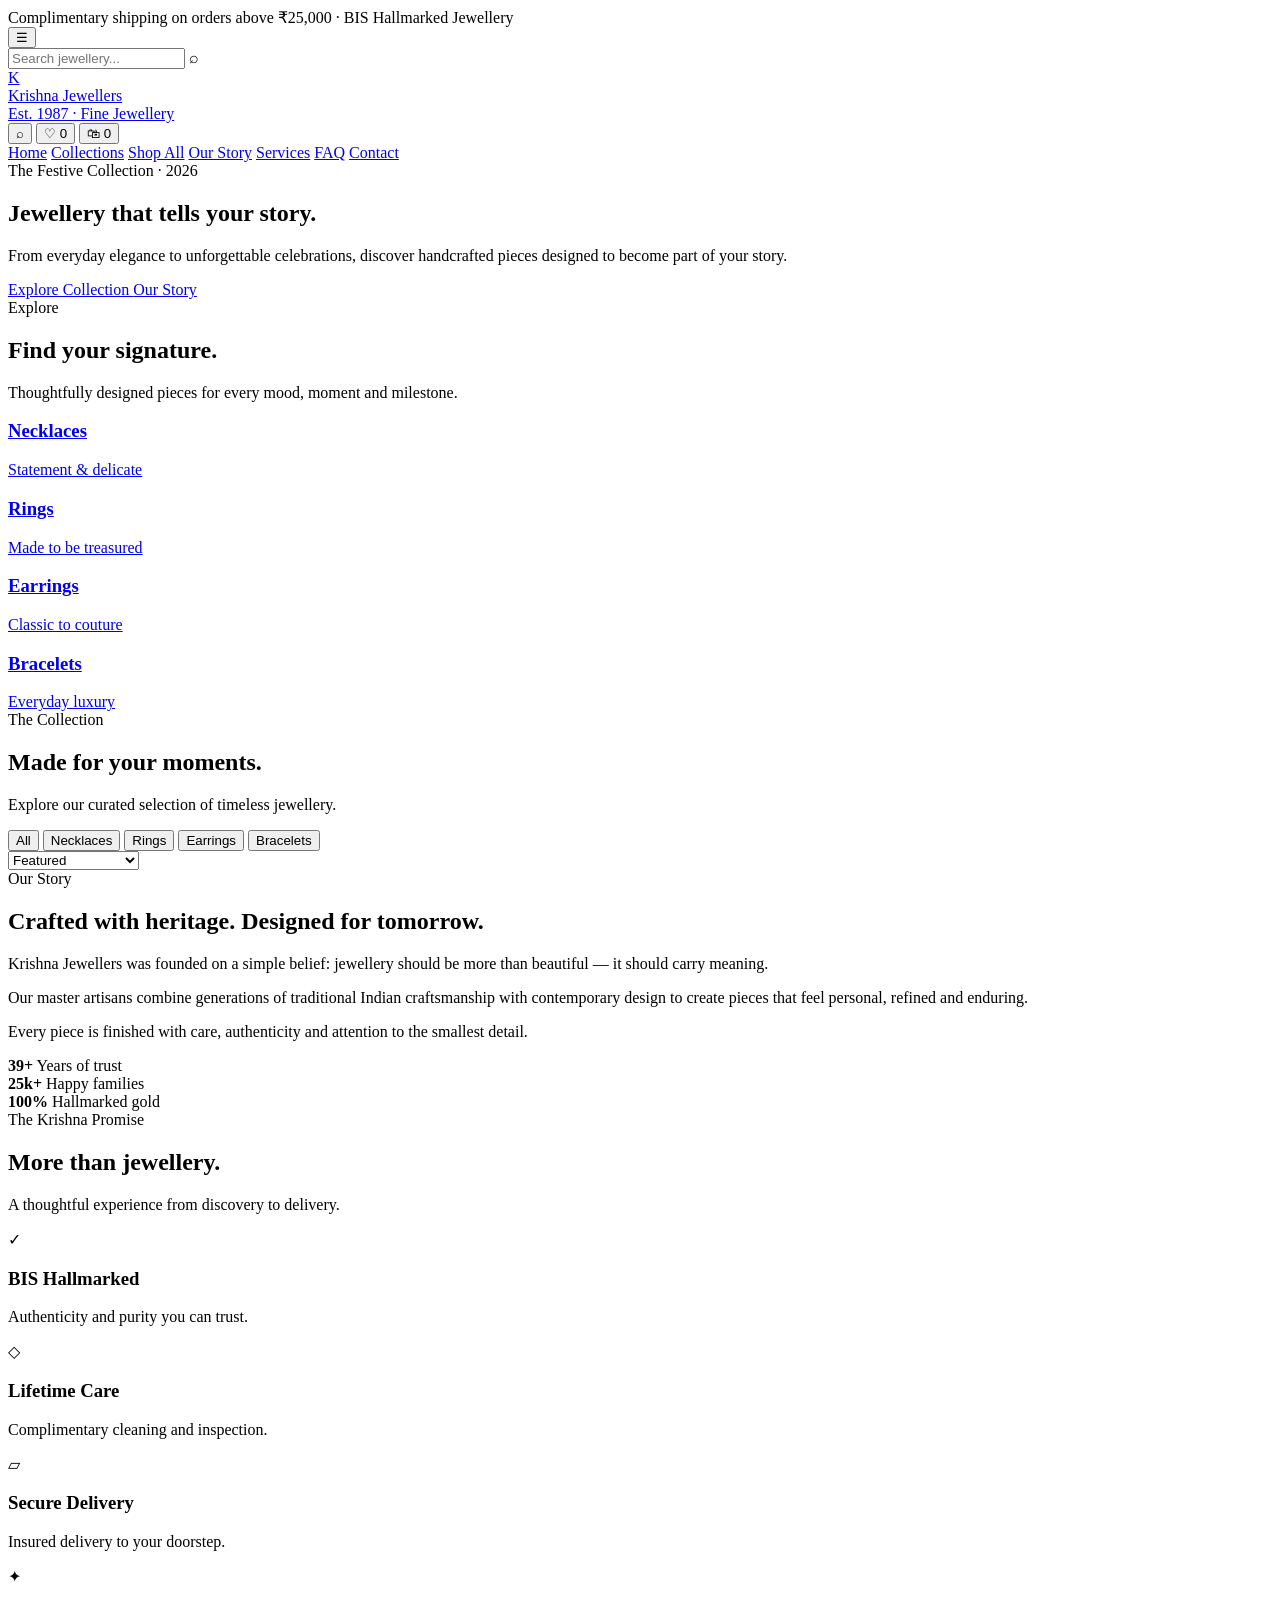
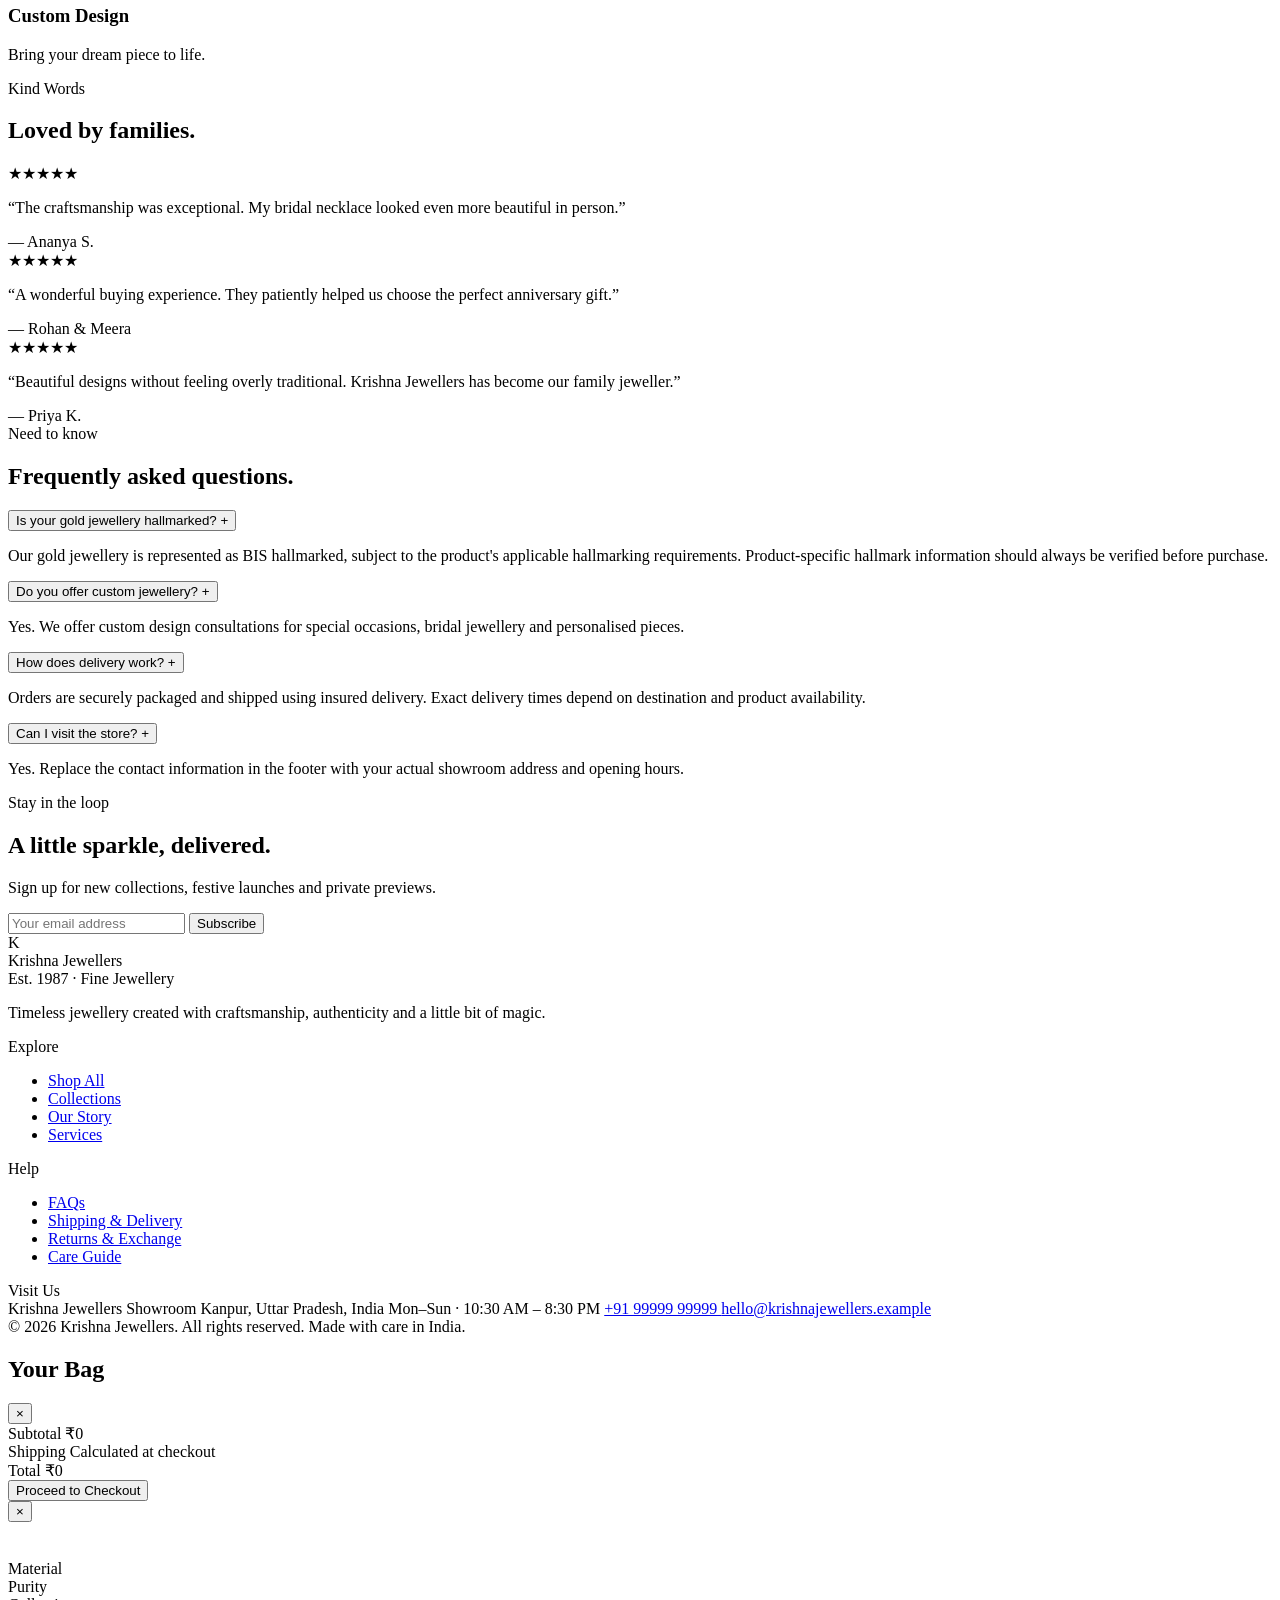
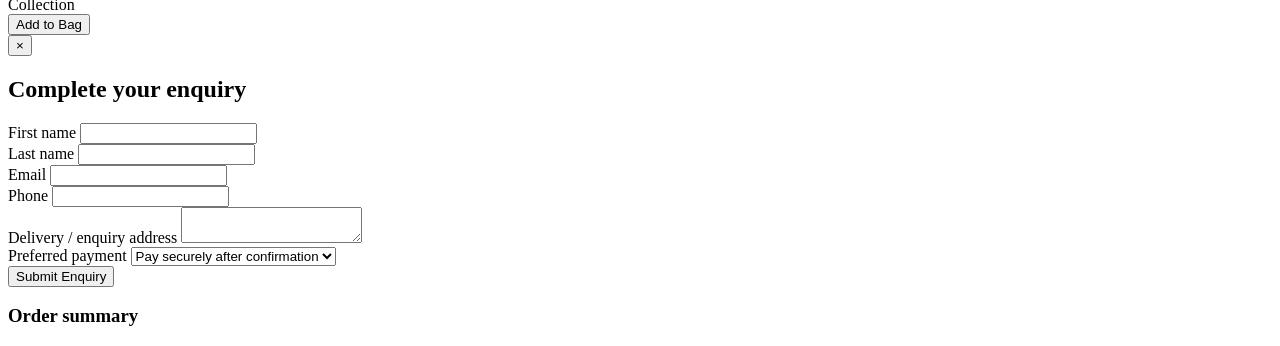
==== index.html @ 49016273 "Change greeting from 'Hello' to 'Goodbye'" ====
<!DOCTYPE html>
<html lang="en">
<head>
  <meta charset="UTF-8">
  <meta name="viewport" content="width=device-width, initial-scale=1.0">

  <title>Krishna Jewellers | Timeless Jewellery</title>

  <meta
    name="description"
    content="Krishna Jewellers — timeless gold, diamond and bridal jewellery crafted with heritage and elegance."
  >

  <meta name="theme-color" content="#b88a44">

  <link rel="preconnect" href="https://fonts.googleapis.com">
  <link rel="preconnect" href="https://fonts.gstatic.com" crossorigin>

  <link
    href="https://fonts.googleapis.com/css2?family=Cormorant+Garamond:wght@400;500;600;700&family=Inter:wght@400;500;600;700&display=swap"
    rel="stylesheet"
  >

  <link rel="stylesheet" href="style.css">
</head>

<body>

  <div class="announcement">
    Complimentary shipping on orders above ₹25,000 · BIS Hallmarked Jewellery
  </div>

  <header class="topbar">
    <div class="container topbar-inner">

      <button
        class="mobile-menu-button"
        id="mobileMenuButton"
        aria-label="Open navigation"
      >
        ☰
      </button>

      <div class="search-wrap">
        <input
          id="searchInput"
          type="search"
          placeholder="Search jewellery..."
          aria-label="Search jewellery"
        >
        <span>⌕</span>
      </div>

      <a href="#home" class="brand">
        <div class="brand-mark">K</div>
        <div class="brand-name">Krishna Jewellers</div>
        <div class="brand-subtitle">
          Est. 1987 · Fine Jewellery
        </div>
      </a>

      <div class="top-actions">

        <button
          class="icon-button"
          id="mobileSearchButton"
          aria-label="Search"
        >
          ⌕
        </button>

        <button
          class="icon-button"
          id="wishlistButton"
          aria-label="Wishlist"
        >
          ♡
          <span class="badge" id="wishlistCount">0</span>
        </button>

        <button
          class="icon-button"
          id="cartButton"
          aria-label="Shopping cart"
        >
          🛍
          <span class="badge" id="cartCount">0</span>
        </button>

      </div>

    </div>
  </header>

  <nav class="nav">
    <div class="container nav-inner" id="navInner">
      <a href="#home" class="nav-link">Home</a>
      <a href="#collections" class="nav-link">Collections</a>
      <a href="#shop" class="nav-link">Shop All</a>
      <a href="#our-story" class="nav-link">Our Story</a>
      <a href="#services" class="nav-link">Services</a>
      <a href="#faq" class="nav-link">FAQ</a>
      <a href="#contact" class="nav-link">Contact</a>
    </div>
  </nav>

  <main>

    <!-- HERO -->

    <section class="hero" id="home">

      <div class="hero-content">

        <div class="eyebrow">
          The Festive Collection · 2026
        </div>

        <h1>
          Jewellery that tells your story.
        </h1>

        <p>
          From everyday elegance to unforgettable celebrations,
          discover handcrafted pieces designed to become part of
          your story.
        </p>

        <div class="hero-buttons">
          <a href="#shop" class="button">
            Explore Collection
          </a>

          <a href="#our-story" class="button button-outline">
            Our Story
          </a>
        </div>

      </div>

    </section>

    <!-- COLLECTIONS -->

    <section class="section categories" id="collections">

      <div class="container">

        <div class="section-header">

          <div class="eyebrow">
            Explore
          </div>

          <h2 class="section-title">
            Find your signature.
          </h2>

          <p class="section-description">
            Thoughtfully designed pieces for every mood,
            moment and milestone.
          </p>

        </div>

        <div class="category-grid">

          <a
            href="#shop"
            class="category-card cat-necklaces"
            data-category-link="necklaces"
          >
            <div>
              <h3>Necklaces</h3>
              <span>Statement & delicate</span>
            </div>
          </a>

          <a
            href="#shop"
            class="category-card cat-rings"
            data-category-link="rings"
          >
            <div>
              <h3>Rings</h3>
              <span>Made to be treasured</span>
            </div>
          </a>

          <a
            href="#shop"
            class="category-card cat-earrings"
            data-category-link="earrings"
          >
            <div>
              <h3>Earrings</h3>
              <span>Classic to couture</span>
            </div>
          </a>

          <a
            href="#shop"
            class="category-card cat-bracelets"
            data-category-link="bracelets"
          >
            <div>
              <h3>Bracelets</h3>
              <span>Everyday luxury</span>
            </div>
          </a>

        </div>

      </div>

    </section>

    <!-- SHOP -->

    <section class="section products-section" id="shop">

      <div class="container">

        <div class="section-header">

          <div class="eyebrow">
            The Collection
          </div>

          <h2 class="section-title">
            Made for your moments.
          </h2>

          <p class="section-description">
            Explore our curated selection of timeless jewellery.
          </p>

        </div>

        <div class="filters">

          <div class="filter-buttons" id="filterButtons">

            <button
              class="filter-button active"
              data-filter="all"
            >
              All
            </button>

            <button
              class="filter-button"
              data-filter="necklaces"
            >
              Necklaces
            </button>

            <button
              class="filter-button"
              data-filter="rings"
            >
              Rings
            </button>

            <button
              class="filter-button"
              data-filter="earrings"
            >
              Earrings
            </button>

            <button
              class="filter-button"
              data-filter="bracelets"
            >
              Bracelets
            </button>

          </div>

          <select
            class="sort-select"
            id="sortSelect"
            aria-label="Sort products"
          >
            <option value="featured">Featured</option>
            <option value="price-low">Price: Low to High</option>
            <option value="price-high">Price: High to Low</option>
            <option value="name">Name: A-Z</option>
          </select>

        </div>

        <div
          class="product-grid"
          id="productGrid"
        ></div>

      </div>

    </section>

    <!-- STORY -->

    <section class="story" id="our-story">

      <div class="story-grid">

        <div class="story-image"></div>

        <div class="story-content">

          <div class="eyebrow">
            Our Story
          </div>

          <h2 class="section-title">
            Crafted with heritage.
            Designed for tomorrow.
          </h2>

          <p>
            Krishna Jewellers was founded on a simple belief:
            jewellery should be more than beautiful — it should
            carry meaning.
          </p>

          <p>
            Our master artisans combine generations of traditional
            Indian craftsmanship with contemporary design to create
            pieces that feel personal, refined and enduring.
          </p>

          <p>
            Every piece is finished with care, authenticity and
            attention to the smallest detail.
          </p>

          <div class="story-stats">

            <div>
              <strong>39+</strong>
              <span>Years of trust</span>
            </div>

            <div>
              <strong>25k+</strong>
              <span>Happy families</span>
            </div>

            <div>
              <strong>100%</strong>
              <span>Hallmarked gold</span>
            </div>

          </div>

        </div>

      </div>

    </section>

    <!-- SERVICES -->

    <section class="section services" id="services">

      <div class="container">

        <div class="section-header">

          <div class="eyebrow">
            The Krishna Promise
          </div>

          <h2 class="section-title">
            More than jewellery.
          </h2>

          <p class="section-description">
            A thoughtful experience from discovery to delivery.
          </p>

        </div>

        <div class="service-grid">

          <div class="service">
            <div class="service-icon">✓</div>
            <h3>BIS Hallmarked</h3>
            <p>Authenticity and purity you can trust.</p>
          </div>

          <div class="service">
            <div class="service-icon">◇</div>
            <h3>Lifetime Care</h3>
            <p>Complimentary cleaning and inspection.</p>
          </div>

          <div class="service">
            <div class="service-icon">▱</div>
            <h3>Secure Delivery</h3>
            <p>Insured delivery to your doorstep.</p>
          </div>

          <div class="service">
            <div class="service-icon">✦</div>
            <h3>Custom Design</h3>
            <p>Bring your dream piece to life.</p>
          </div>

        </div>

      </div>

    </section>

    <!-- TESTIMONIALS -->

    <section class="section testimonials">

      <div class="container">

        <div class="section-header">

          <div class="eyebrow">
            Kind Words
          </div>

          <h2 class="section-title">
            Loved by families.
          </h2>

        </div>

        <div class="testimonial-grid">

          <article class="testimonial">
            <div class="stars">★★★★★</div>

            <p>
              “The craftsmanship was exceptional.
              My bridal necklace looked even more beautiful
              in person.”
            </p>

            <span>— Ananya S.</span>
          </article>

          <article class="testimonial">
            <div class="stars">★★★★★</div>

            <p>
              “A wonderful buying experience.
              They patiently helped us choose the perfect
              anniversary gift.”
            </p>

            <span>— Rohan & Meera</span>
          </article>

          <article class="testimonial">
            <div class="stars">★★★★★</div>

            <p>
              “Beautiful designs without feeling overly traditional.
              Krishna Jewellers has become our family jeweller.”
            </p>

            <span>— Priya K.</span>
          </article>

        </div>

      </div>

    </section>

    <!-- FAQ -->

    <section class="section" id="faq">

      <div class="container">

        <div class="section-header">

          <div class="eyebrow">
            Need to know
          </div>

          <h2 class="section-title">
            Frequently asked questions.
          </h2>

        </div>

        <div class="faq">

          <div class="faq-item">

            <button class="faq-question">
              Is your gold jewellery hallmarked?
              <span>+</span>
            </button>

            <div class="faq-answer">
              <p>
                Our gold jewellery is represented as BIS hallmarked,
                subject to the product's applicable hallmarking
                requirements. Product-specific hallmark information
                should always be verified before purchase.
              </p>
            </div>

          </div>

          <div class="faq-item">

            <button class="faq-question">
              Do you offer custom jewellery?
              <span>+</span>
            </button>

            <div class="faq-answer">
              <p>
                Yes. We offer custom design consultations for
                special occasions, bridal jewellery and personalised
                pieces.
              </p>
            </div>

          </div>

          <div class="faq-item">

            <button class="faq-question">
              How does delivery work?
              <span>+</span>
            </button>

            <div class="faq-answer">
              <p>
                Orders are securely packaged and shipped using
                insured delivery. Exact delivery times depend on
                destination and product availability.
              </p>
            </div>

          </div>

          <div class="faq-item">

            <button class="faq-question">
              Can I visit the store?
              <span>+</span>
            </button>

            <div class="faq-answer">
              <p>
                Yes. Replace the contact information in the footer
                with your actual showroom address and opening hours.
              </p>
            </div>

          </div>

        </div>

      </div>

    </section>

    <!-- NEWSLETTER -->

    <section class="section newsletter">

      <div class="container newsletter-inner">

        <div class="eyebrow">
          Stay in the loop
        </div>

        <h2 class="section-title">
          A little sparkle, delivered.
        </h2>

        <p>
          Sign up for new collections, festive launches and
          private previews.
        </p>

        <form
          class="newsletter-form"
          id="newsletterForm"
        >

          <input
            type="email"
            id="newsletterEmail"
            placeholder="Your email address"
            required
          >

          <button
            class="button"
            type="submit"
          >
            Subscribe
          </button>

        </form>

      </div>

    </section>

  </main>

  <!-- FOOTER -->

  <footer id="contact">

    <div class="container">

      <div class="footer-grid">

        <div>

          <div class="footer-brand">
            <div class="brand-mark">K</div>
            <div class="brand-name">
              Krishna Jewellers
            </div>
            <div class="brand-subtitle">
              Est. 1987 · Fine Jewellery
            </div>
          </div>

          <p class="footer-description">
            Timeless jewellery created with craftsmanship,
            authenticity and a little bit of magic.
          </p>

        </div>

        <div>

          <div class="footer-heading">
            Explore
          </div>

          <ul class="footer-links">
            <li><a href="#shop">Shop All</a></li>
            <li><a href="#collections">Collections</a></li>
            <li><a href="#our-story">Our Story</a></li>
            <li><a href="#services">Services</a></li>
          </ul>

        </div>

        <div>

          <div class="footer-heading">
            Help
          </div>

          <ul class="footer-links">
            <li><a href="#faq">FAQs</a></li>
            <li><a href="#">Shipping & Delivery</a></li>
            <li><a href="#">Returns & Exchange</a></li>
            <li><a href="#">Care Guide</a></li>
          </ul>

        </div>

        <div>

          <div class="footer-heading">
            Visit Us
          </div>

          <div class="footer-contact">

            <span>Krishna Jewellers Showroom</span>

            <span>
              Kanpur, Uttar Pradesh, India
            </span>

            <span>
              Mon–Sun · 10:30 AM – 8:30 PM
            </span>

            <a href="tel:+919999999999">
              +91 99999 99999
            </a>

            <a href="mailto:hello@krishnajewellers.example">
              hello@krishnajewellers.example
            </a>

          </div>

        </div>

      </div>

      <div class="footer-bottom">
        <span>
          © 2026 Krishna Jewellers. All rights reserved.
        </span>

        <span>
          Made with care in India.
        </span>
      </div>

    </div>

  </footer>

  <!-- CART -->

  <div
    class="drawer-overlay"
    id="drawerOverlay"
  ></div>

  <aside
    class="cart-drawer"
    id="cartDrawer"
    aria-label="Shopping cart"
  >

    <div class="drawer-header">

      <h2 class="drawer-title">
        Your Bag
      </h2>

      <button
        class="drawer-close"
        id="cartClose"
        aria-label="Close cart"
      >
        ×
      </button>

    </div>

    <div
      class="cart-items"
      id="cartItems"
    ></div>

    <div class="drawer-footer">

      <div class="cart-summary-row">
        <span>Subtotal</span>
        <span id="cartSubtotal">₹0</span>
      </div>

      <div class="cart-summary-row">
        <span>Shipping</span>
        <span>Calculated at checkout</span>
      </div>

      <div class="cart-summary-row total">
        <span>Total</span>
        <span id="cartTotal">₹0</span>
      </div>

      <button
        class="button full-button"
        id="checkoutButton"
      >
        Proceed to Checkout
      </button>

    </div>

  </aside>

  <!-- MODALS -->

  <div
    class="modal-overlay"
    id="modalOverlay"
  ></div>

  <!-- PRODUCT MODAL -->

  <section
    class="modal"
    id="productModal"
    role="dialog"
    aria-modal="true"
  >

    <button
      class="modal-close"
      id="productModalClose"
      aria-label="Close"
    >
      ×
    </button>

    <div class="product-modal-grid">

      <div class="product-modal-image">
        <img
          id="modalProductImage"
          src=""
          alt=""
        >
      </div>

      <div class="product-modal-content">

        <div
          class="eyebrow"
          id="modalProductCategory"
        ></div>

        <h2 id="modalProductName"></h2>

        <div
          class="modal-price"
          id="modalProductPrice"
        ></div>

        <p
          class="modal-description"
          id="modalProductDescription"
        ></p>

        <div class="modal-meta">

          <div>
            <span>Material</span>
            <strong id="modalProductMaterial"></strong>
          </div>

          <div>
            <span>Purity</span>
            <strong id="modalProductPurity"></strong>
          </div>

          <div>
            <span>Collection</span>
            <strong id="modalProductCollection"></strong>
          </div>

        </div>

        <button
          class="button"
          id="modalAddButton"
        >
          Add to Bag
        </button>

      </div>

    </div>

  </section>

  <!-- CHECKOUT -->

  <section
    class="modal"
    id="checkoutModal"
    role="dialog"
    aria-modal="true"
  >

    <button
      class="modal-close"
      id="checkoutClose"
      aria-label="Close"
    >
      ×
    </button>

    <div
      class="checkout"
      id="checkoutContent"
    >

      <h2>
        Complete your enquiry
      </h2>

      <div class="checkout-grid">

        <form id="checkoutForm">

          <div class="form-grid">

            <div class="form-field">
              <label for="firstName">
                First name
              </label>

              <input
                id="firstName"
                required
              >
            </div>

            <div class="form-field">

              <label for="lastName">
                Last name
              </label>

              <input
                id="lastName"
                required
              >

            </div>

            <div class="form-field full">

              <label for="checkoutEmail">
                Email
              </label>

              <input
                id="checkoutEmail"
                type="email"
                required
              >

            </div>

            <div class="form-field full">

              <label for="phone">
                Phone
              </label>

              <input
                id="phone"
                type="tel"
                required
              >

            </div>

            <div class="form-field full">

              <label for="address">
                Delivery / enquiry address
              </label>

              <textarea
                id="address"
                required
              ></textarea>

            </div>

            <div class="form-field full">

              <label for="payment">
                Preferred payment
              </label>

              <select id="payment">

                <option>
                  Pay securely after confirmation
                </option>

                <option>
                  UPI
                </option>

                <option>
                  Bank transfer
                </option>

                <option>
                  Visit showroom
                </option>

              </select>

            </div>

          </div>

          <button
            class="button full-button"
            type="submit"
          >
            Submit Enquiry
          </button>

        </form>

        <div class="checkout-summary">

          <h3>
            Order summary
          </h3>

          <div id="checkoutSummary"></div>

        </div>

      </div>

    </div>

  </section>

  <div
    class="toast"
    id="toast"
  ></div>

  <script
    src="script.js"
    defer
  ></script>

</body>
</html>
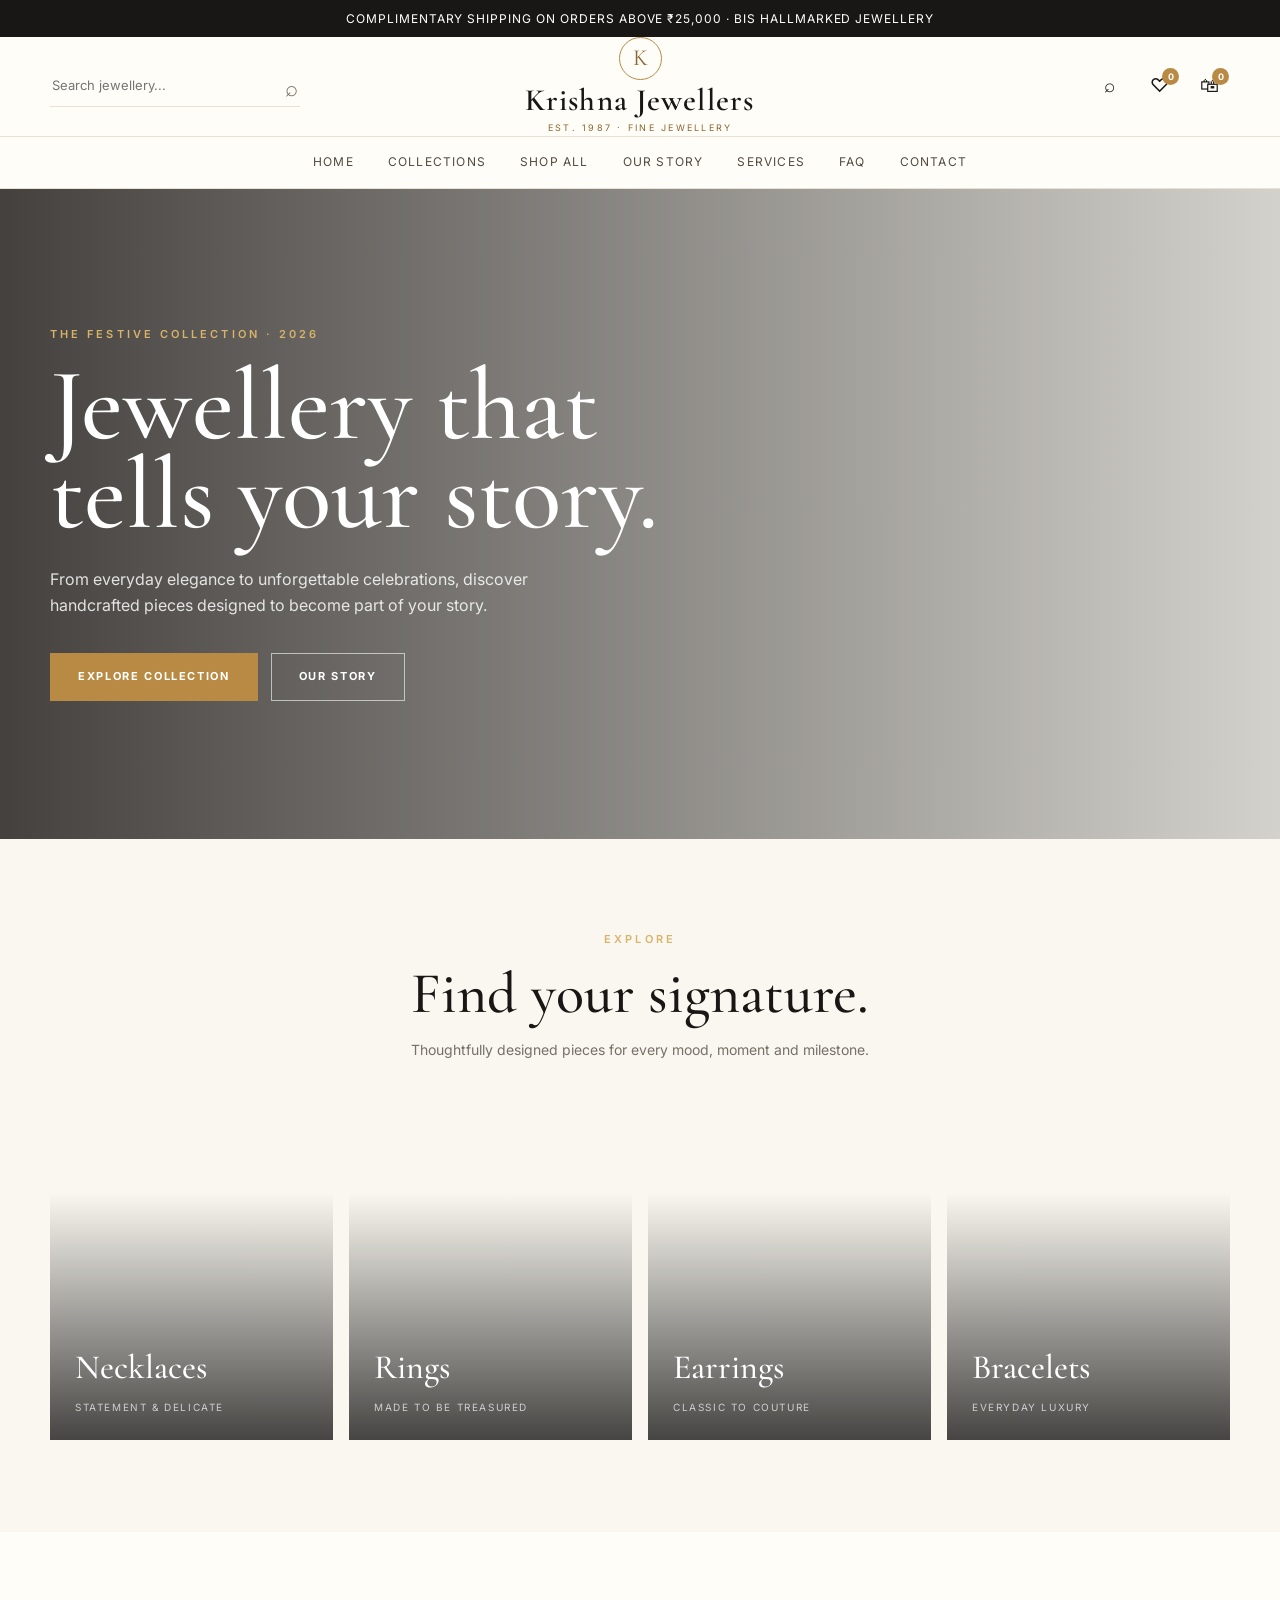
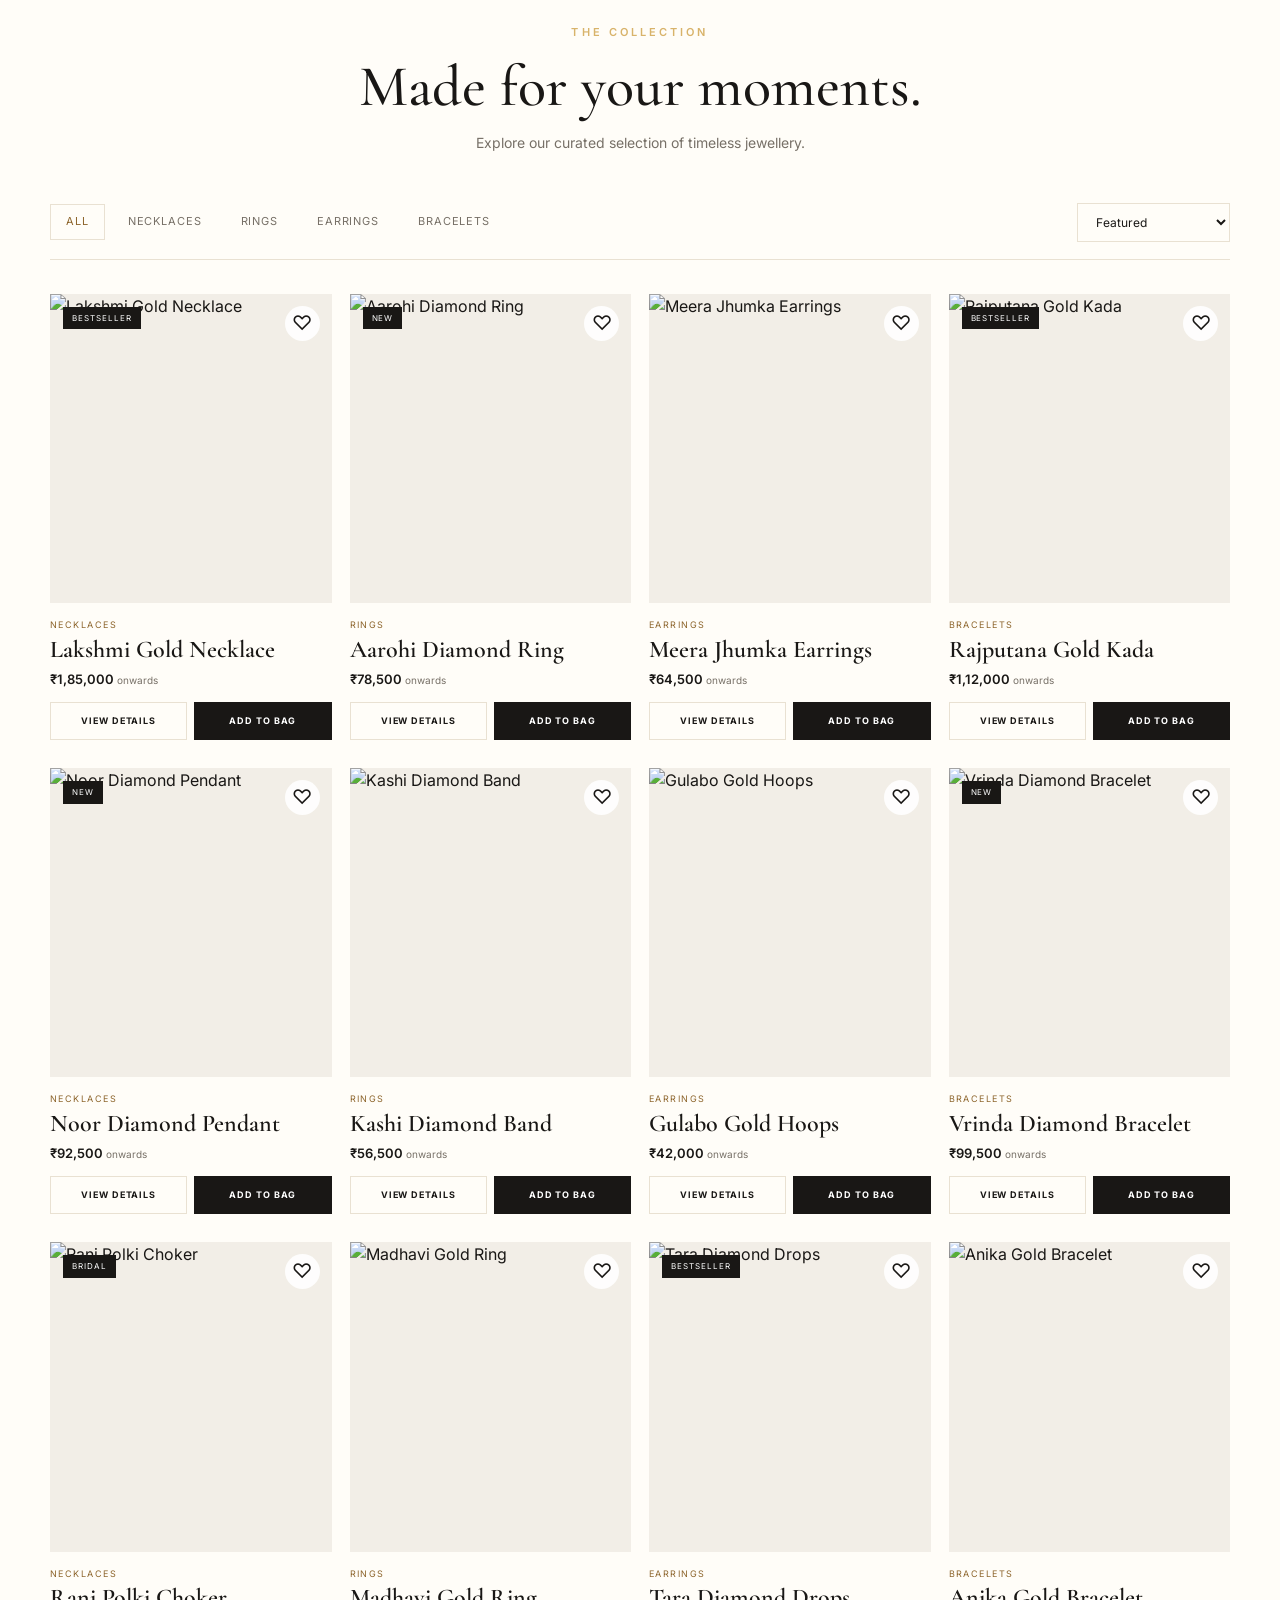
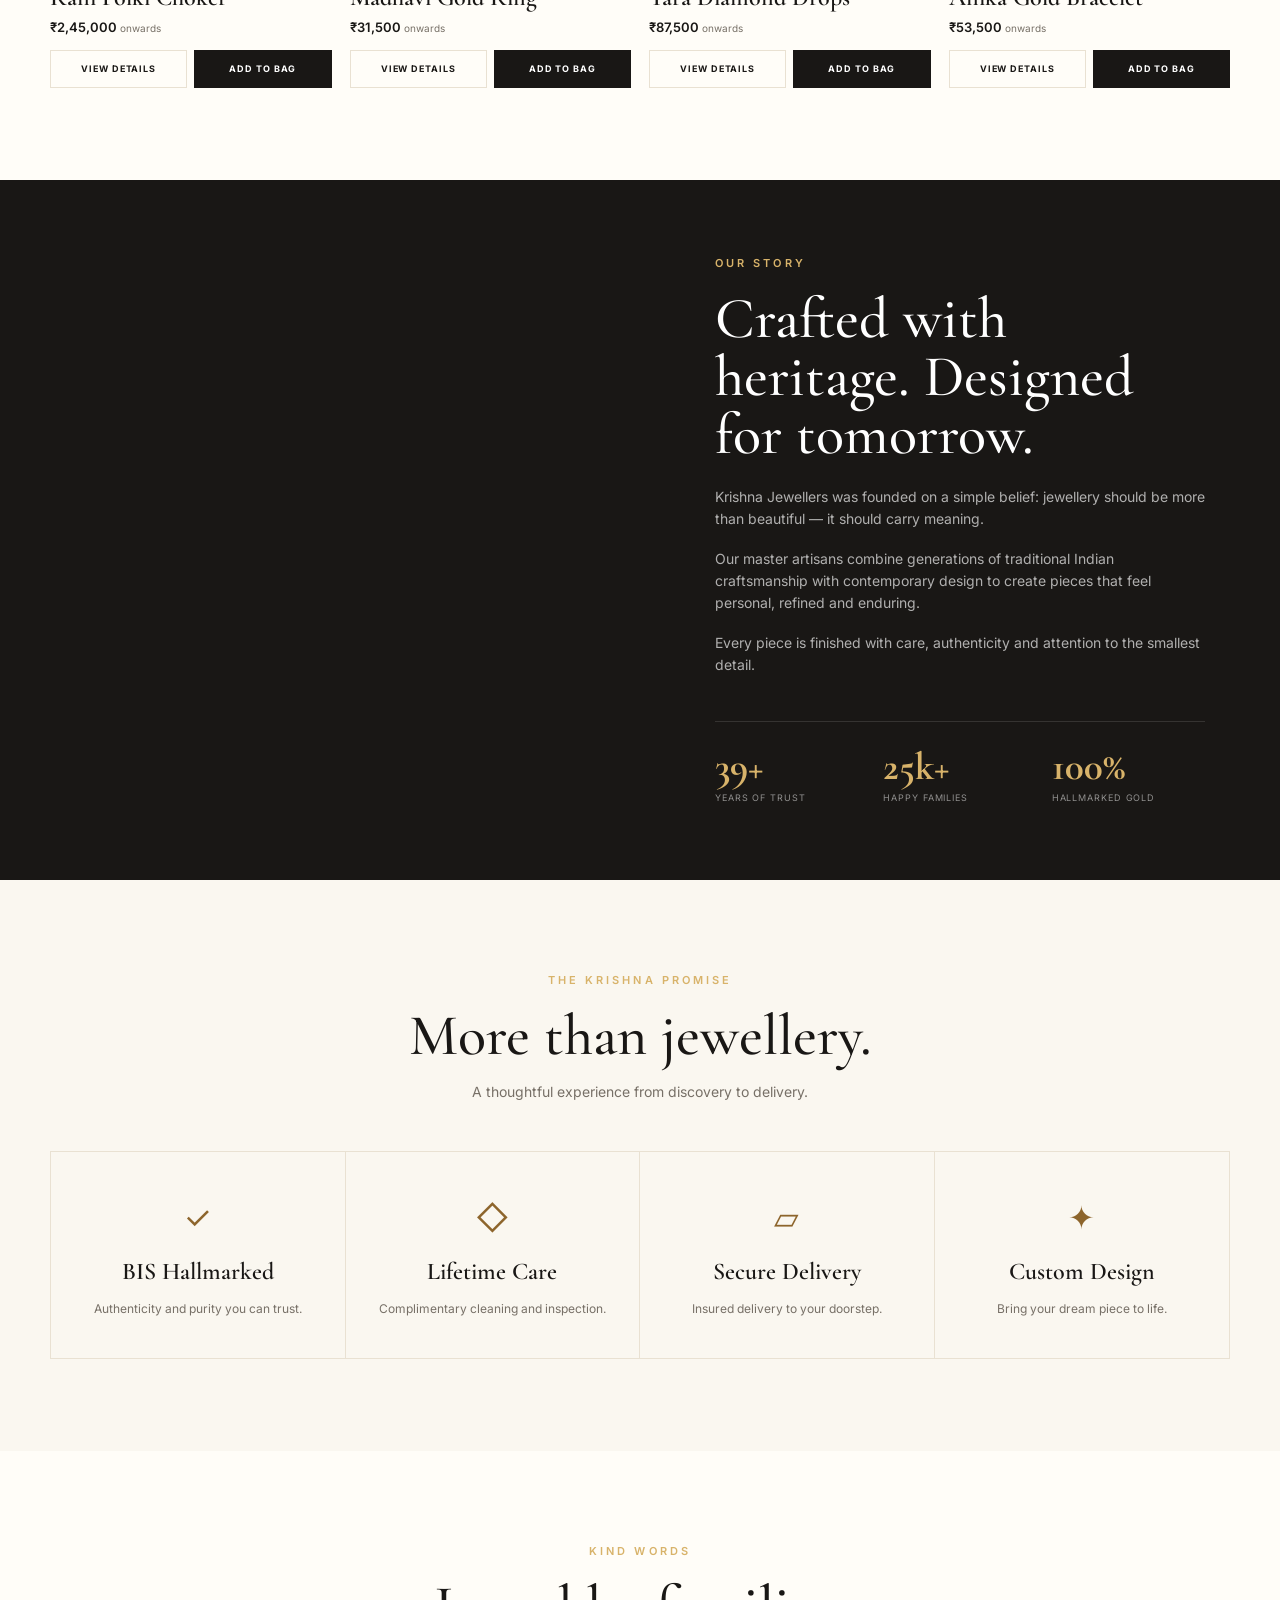
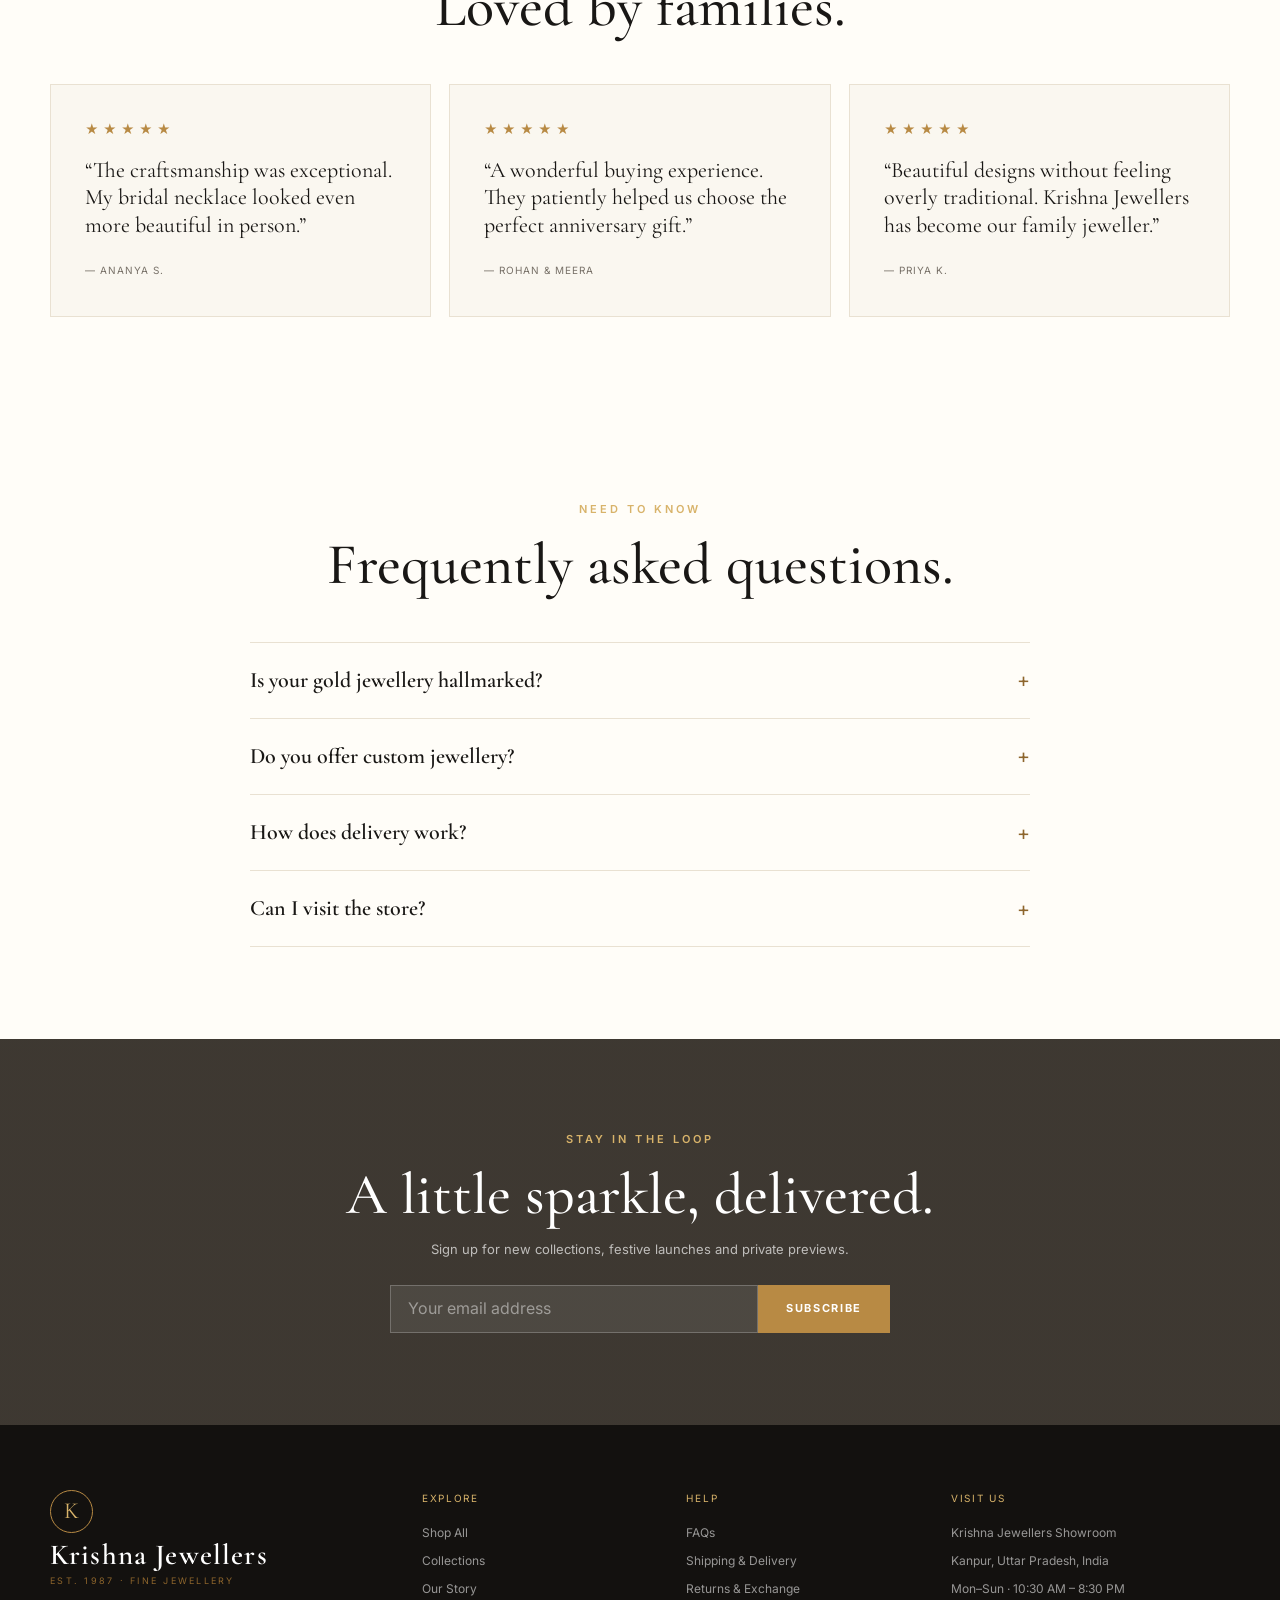
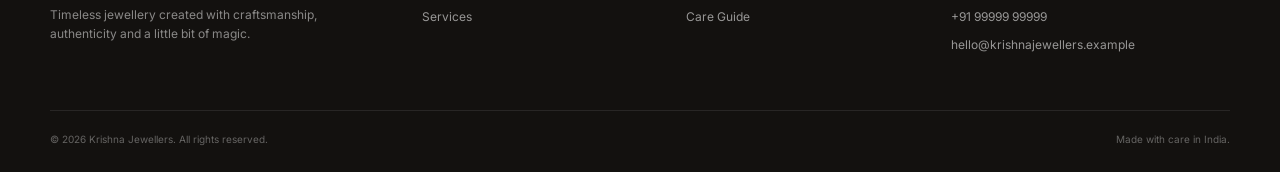
==== commit ce28ad99: "Replace local script with Supabase CDN and update scripts" ====
--- a/index.html
+++ b/index.html
@@ -1023,10 +1023,9 @@
     id="toast"
   ></div>
 
-  <script
-    src="script.js"
-    defer
-  ></script>
+<script src="https://cdn.jsdelivr.net/npm/@supabase/supabase-js@2"></script>
+<script src="supabase-config.js"></script>
+<script src="script.js"></script>
 
 </body>
 </html>
--- a/style.css
+++ b/style.css
@@ -0,0 +1,1985 @@
+:root {
+  --gold: #b88a44;
+  --gold-dark: #8d652c;
+  --gold-light: #d8b36a;
+
+  --cream: #faf7f0;
+  --ivory: #fffdf8;
+
+  --dark: #191715;
+  --dark-soft: #2a2621;
+
+  --muted: #777067;
+  --border: #e9e1d2;
+
+  --white: #ffffff;
+
+  --shadow: 0 20px 60px rgba(36, 28, 17, 0.1);
+
+  --transition: 220ms ease;
+}
+
+* {
+  box-sizing: border-box;
+  margin: 0;
+  padding: 0;
+}
+
+html {
+  scroll-behavior: smooth;
+}
+
+body {
+  background: var(--ivory);
+  color: var(--dark);
+  font-family: "Inter", sans-serif;
+  line-height: 1.6;
+}
+
+body.modal-open {
+  overflow: hidden;
+}
+
+button,
+input,
+select,
+textarea {
+  font: inherit;
+}
+
+button {
+  cursor: pointer;
+}
+
+img {
+  display: block;
+  max-width: 100%;
+}
+
+a {
+  color: inherit;
+  text-decoration: none;
+}
+
+.container {
+  width: min(1180px, calc(100% - 40px));
+  margin-inline: auto;
+}
+
+/* Announcement */
+
+.announcement {
+  background: var(--dark);
+  color: #fff;
+  text-align: center;
+  padding: 9px 20px;
+
+  font-size: 12px;
+  letter-spacing: 0.08em;
+  text-transform: uppercase;
+}
+
+/* Header */
+
+.topbar {
+  border-bottom: 1px solid var(--border);
+  background: var(--ivory);
+}
+
+.topbar-inner {
+  min-height: 88px;
+
+  display: grid;
+  grid-template-columns: 1fr auto 1fr;
+
+  align-items: center;
+  gap: 30px;
+}
+
+.brand {
+  text-align: center;
+}
+
+.brand-mark {
+  width: 43px;
+  height: 43px;
+
+  border: 1px solid var(--gold);
+  border-radius: 50%;
+
+  display: grid;
+  place-items: center;
+
+  margin: 0 auto 5px;
+
+  color: var(--gold-dark);
+
+  font-family: "Cormorant Garamond", serif;
+  font-size: 23px;
+}
+
+.brand-name {
+  font-family: "Cormorant Garamond", serif;
+  font-size: 31px;
+  line-height: 1;
+  font-weight: 600;
+
+  letter-spacing: 0.04em;
+}
+
+.brand-subtitle {
+  margin-top: 5px;
+
+  font-size: 9px;
+  letter-spacing: 0.25em;
+
+  text-transform: uppercase;
+
+  color: var(--gold-dark);
+}
+
+/* Search */
+
+.search-wrap {
+  position: relative;
+  max-width: 250px;
+}
+
+.search-wrap input {
+  width: 100%;
+
+  border: 0;
+  border-bottom: 1px solid var(--border);
+
+  background: transparent;
+
+  padding: 10px 35px 10px 2px;
+
+  outline: none;
+
+  color: var(--dark);
+  font-size: 13px;
+}
+
+.search-wrap span {
+  position: absolute;
+
+  right: 2px;
+  top: 6px;
+
+  color: var(--muted);
+  font-size: 22px;
+}
+
+/* Header actions */
+
+.top-actions {
+  display: flex;
+  justify-content: flex-end;
+  align-items: center;
+  gap: 8px;
+}
+
+.icon-button {
+  position: relative;
+
+  width: 42px;
+  height: 42px;
+
+  display: grid;
+  place-items: center;
+
+  border: 0;
+  background: transparent;
+
+  color: var(--dark);
+
+  font-size: 19px;
+
+  transition: color var(--transition);
+}
+
+.icon-button:hover {
+  color: var(--gold-dark);
+}
+
+.badge {
+  position: absolute;
+
+  top: 3px;
+  right: 1px;
+
+  min-width: 17px;
+  height: 17px;
+
+  padding: 0 4px;
+
+  display: grid;
+  place-items: center;
+
+  border-radius: 20px;
+
+  background: var(--gold);
+  color: #fff;
+
+  font-size: 9px;
+  font-weight: 700;
+}
+
+/* Navigation */
+
+.nav {
+  border-bottom: 1px solid var(--border);
+  background: var(--ivory);
+}
+
+.nav-inner {
+  display: flex;
+  justify-content: center;
+  gap: 34px;
+
+  min-height: 51px;
+
+  align-items: center;
+}
+
+.nav-link {
+  position: relative;
+
+  font-size: 12px;
+
+  letter-spacing: 0.1em;
+  text-transform: uppercase;
+
+  color: #514b43;
+}
+
+.nav-link::after {
+  content: "";
+
+  position: absolute;
+
+  left: 0;
+  right: 100%;
+  bottom: -8px;
+
+  height: 1px;
+
+  background: var(--gold);
+
+  transition: right var(--transition);
+}
+
+.nav-link:hover::after {
+  right: 0;
+}
+
+.mobile-menu-button {
+  display: none;
+
+  border: 0;
+  background: transparent;
+
+  font-size: 22px;
+}
+
+/* Hero */
+
+.hero {
+  min-height: 650px;
+
+  display: grid;
+  place-items: center;
+
+  position: relative;
+  overflow: hidden;
+
+  background:
+    linear-gradient(
+      90deg,
+      rgba(15, 12, 9, 0.78),
+      rgba(15, 12, 9, 0.18)
+    ),
+    url("https://images.unsplash.com/photo-1617038260897-41a1f14a8ca0?auto=format&fit=crop&w=2000&q=85")
+    center / cover;
+}
+
+.hero-content {
+  width: min(1180px, calc(100% - 40px));
+
+  color: #fff;
+
+  padding: 100px 0;
+}
+
+.eyebrow {
+  font-size: 11px;
+
+  letter-spacing: 0.28em;
+  text-transform: uppercase;
+
+  color: var(--gold-light);
+
+  font-weight: 600;
+
+  margin-bottom: 17px;
+}
+
+.hero h1 {
+  max-width: 700px;
+
+  font-family: "Cormorant Garamond", serif;
+
+  font-size: clamp(58px, 8vw, 102px);
+
+  line-height: 0.88;
+
+  font-weight: 500;
+}
+
+.hero p {
+  max-width: 510px;
+
+  margin: 27px 0 35px;
+
+  color: rgba(255, 255, 255, 0.84);
+
+  font-size: 16px;
+}
+
+/* Buttons */
+
+.button {
+  display: inline-flex;
+
+  justify-content: center;
+  align-items: center;
+
+  min-height: 48px;
+
+  padding: 0 27px;
+
+  border: 1px solid var(--gold);
+
+  background: var(--gold);
+
+  color: #fff;
+
+  font-size: 11px;
+
+  font-weight: 700;
+
+  letter-spacing: 0.15em;
+
+  text-transform: uppercase;
+
+  transition: all var(--transition);
+}
+
+.button:hover {
+  background: var(--gold-dark);
+  border-color: var(--gold-dark);
+
+  transform: translateY(-1px);
+}
+
+.button-outline {
+  background: transparent;
+  color: var(--gold-dark);
+}
+
+.hero .button-outline {
+  color: #fff;
+  border-color: rgba(255, 255, 255, 0.6);
+
+  margin-left: 9px;
+}
+
+.hero .button-outline:hover {
+  background: #fff;
+  color: var(--dark);
+
+  border-color: #fff;
+}
+
+/* Sections */
+
+.section {
+  padding: 92px 0;
+}
+
+.section-header {
+  text-align: center;
+  margin-bottom: 48px;
+}
+
+.section-title {
+  font-family: "Cormorant Garamond", serif;
+
+  font-size: clamp(40px, 5vw, 58px);
+
+  font-weight: 500;
+
+  line-height: 1;
+}
+
+.section-description {
+  max-width: 590px;
+
+  margin: 16px auto 0;
+
+  color: var(--muted);
+
+  font-size: 14px;
+}
+
+/* Categories */
+
+.categories {
+  background: var(--cream);
+}
+
+.category-grid {
+  display: grid;
+
+  grid-template-columns: repeat(4, 1fr);
+
+  gap: 16px;
+}
+
+.category-card {
+  min-height: 330px;
+
+  position: relative;
+
+  overflow: hidden;
+
+  color: #fff;
+
+  display: flex;
+
+  align-items: flex-end;
+
+  padding: 25px;
+
+  background-size: cover;
+  background-position: center;
+}
+
+.category-card::before {
+  content: "";
+
+  position: absolute;
+
+  inset: 0;
+
+  background:
+    linear-gradient(
+      transparent 25%,
+      rgba(0, 0, 0, 0.72)
+    );
+}
+
+.category-card > div {
+  position: relative;
+  z-index: 1;
+}
+
+.category-card h3 {
+  font-family: "Cormorant Garamond", serif;
+
+  font-size: 34px;
+
+  font-weight: 500;
+}
+
+.category-card span {
+  display: block;
+
+  margin-top: 3px;
+
+  font-size: 10px;
+
+  letter-spacing: 0.16em;
+
+  text-transform: uppercase;
+
+  color: rgba(255, 255, 255, 0.7);
+}
+
+.cat-necklaces {
+  background-image:
+    url("https://images.unsplash.com/photo-1599643478518-a784e5dc4c8f?auto=format&fit=crop&w=900&q=80");
+}
+
+.cat-rings {
+  background-image:
+    url("https://images.unsplash.com/photo-1605100804763-247f67b3557e?auto=format&fit=crop&w=900&q=80");
+}
+
+.cat-earrings {
+  background-image:
+    url("https://images.unsplash.com/photo-1535632066927-ab7c9ab60908?auto=format&fit=crop&w=900&q=80");
+}
+
+.cat-bracelets {
+  background-image:
+    url("https://images.unsplash.com/photo-1611652022419-a9419f74343d?auto=format&fit=crop&w=900&q=80");
+}
+
+/* Filters */
+
+.products-section {
+  background: var(--ivory);
+}
+
+.filters {
+  display: flex;
+
+  justify-content: space-between;
+
+  align-items: center;
+
+  gap: 20px;
+
+  margin-bottom: 34px;
+
+  border-bottom: 1px solid var(--border);
+
+  padding-bottom: 17px;
+}
+
+.filter-buttons {
+  display: flex;
+
+  flex-wrap: wrap;
+
+  gap: 7px;
+}
+
+.filter-button {
+  padding: 8px 15px;
+
+  border: 1px solid transparent;
+
+  background: transparent;
+
+  color: var(--muted);
+
+  font-size: 11px;
+
+  letter-spacing: 0.08em;
+
+  text-transform: uppercase;
+}
+
+.filter-button.active,
+.filter-button:hover {
+  color: var(--gold-dark);
+
+  border-color: var(--border);
+}
+
+.sort-select {
+  border: 1px solid var(--border);
+
+  background: var(--ivory);
+
+  color: var(--dark);
+
+  padding: 10px 14px;
+
+  font-size: 12px;
+
+  outline: none;
+}
+
+/* Products */
+
+.product-grid {
+  display: grid;
+
+  grid-template-columns: repeat(4, 1fr);
+
+  gap: 28px 18px;
+}
+
+.product-card {
+  position: relative;
+
+  min-width: 0;
+}
+
+.product-image {
+  position: relative;
+
+  aspect-ratio: 1 / 1.1;
+
+  overflow: hidden;
+
+  background: #f2eee7;
+}
+
+.product-image img {
+  width: 100%;
+  height: 100%;
+
+  object-fit: cover;
+
+  transition: transform 500ms ease;
+}
+
+.product-card:hover .product-image img {
+  transform: scale(1.045);
+}
+
+.product-wishlist {
+  position: absolute;
+
+  top: 12px;
+  right: 12px;
+
+  width: 35px;
+  height: 35px;
+
+  display: grid;
+  place-items: center;
+
+  border: 0;
+
+  border-radius: 50%;
+
+  background: rgba(255, 255, 255, 0.9);
+
+  color: var(--dark);
+
+  font-size: 20px;
+}
+
+.product-wishlist.active {
+  color: #b84a4a;
+}
+
+.product-badge {
+  position: absolute;
+
+  top: 13px;
+  left: 13px;
+
+  background: var(--dark);
+
+  color: #fff;
+
+  padding: 5px 9px;
+
+  font-size: 8px;
+
+  letter-spacing: 0.12em;
+
+  text-transform: uppercase;
+}
+
+.product-info {
+  padding-top: 15px;
+}
+
+.product-category {
+  color: var(--gold-dark);
+
+  font-size: 9px;
+
+  letter-spacing: 0.16em;
+
+  text-transform: uppercase;
+}
+
+.product-name {
+  margin-top: 4px;
+
+  font-family: "Cormorant Garamond", serif;
+
+  font-size: 24px;
+
+  font-weight: 600;
+
+  line-height: 1.1;
+}
+
+.product-price {
+  margin-top: 6px;
+
+  font-size: 13px;
+
+  font-weight: 600;
+}
+
+.product-price small {
+  color: var(--muted);
+
+  font-weight: 400;
+
+  font-size: 10px;
+}
+
+.product-actions {
+  display: flex;
+
+  gap: 7px;
+
+  margin-top: 12px;
+}
+
+.small-button {
+  flex: 1;
+
+  min-height: 38px;
+
+  border: 1px solid var(--border);
+
+  background: transparent;
+
+  color: var(--dark);
+
+  font-size: 9px;
+
+  letter-spacing: 0.1em;
+
+  text-transform: uppercase;
+
+  font-weight: 700;
+}
+
+.small-button:hover {
+  border-color: var(--gold);
+
+  color: var(--gold-dark);
+}
+
+.small-button.primary {
+  background: var(--dark);
+
+  border-color: var(--dark);
+
+  color: #fff;
+}
+
+.small-button.primary:hover {
+  background: var(--gold-dark);
+
+  border-color: var(--gold-dark);
+}
+
+.no-results {
+  grid-column: 1 / -1;
+
+  padding: 70px 20px;
+
+  text-align: center;
+
+  color: var(--muted);
+}
+
+/* Story */
+
+.story {
+  background: var(--dark);
+
+  color: #fff;
+}
+
+.story-grid {
+  display: grid;
+
+  grid-template-columns: 1fr 1fr;
+
+  min-height: 580px;
+}
+
+.story-image {
+  background:
+    url("https://images.unsplash.com/photo-1617038220319-276d3cfab638?auto=format&fit=crop&w=1200&q=85")
+    center / cover;
+}
+
+.story-content {
+  padding: 75px;
+
+  display: flex;
+
+  flex-direction: column;
+
+  justify-content: center;
+}
+
+.story-content .section-title {
+  margin-bottom: 22px;
+}
+
+.story-content p {
+  color: rgba(255, 255, 255, 0.66);
+
+  font-size: 14px;
+
+  margin-bottom: 17px;
+}
+
+.story-stats {
+  display: grid;
+
+  grid-template-columns: repeat(3, 1fr);
+
+  gap: 15px;
+
+  margin-top: 27px;
+
+  padding-top: 25px;
+
+  border-top: 1px solid rgba(255, 255, 255, 0.12);
+}
+
+.story-stats strong {
+  display: block;
+
+  color: var(--gold-light);
+
+  font-family: "Cormorant Garamond", serif;
+
+  font-size: 39px;
+
+  line-height: 1;
+}
+
+.story-stats span {
+  display: block;
+
+  margin-top: 5px;
+
+  color: rgba(255, 255, 255, 0.52);
+
+  font-size: 9px;
+
+  letter-spacing: 0.1em;
+
+  text-transform: uppercase;
+}
+
+/* Services */
+
+.services {
+  background: var(--cream);
+}
+
+.service-grid {
+  display: grid;
+
+  grid-template-columns: repeat(4, 1fr);
+
+  border: 1px solid var(--border);
+}
+
+.service {
+  padding: 40px 25px;
+
+  text-align: center;
+
+  border-right: 1px solid var(--border);
+}
+
+.service:last-child {
+  border-right: 0;
+}
+
+.service-icon {
+  width: 43px;
+  height: 43px;
+
+  margin: 0 auto 18px;
+
+  color: var(--gold-dark);
+
+  font-size: 32px;
+
+  display: grid;
+
+  place-items: center;
+}
+
+.service h3 {
+  font-family: "Cormorant Garamond", serif;
+
+  font-size: 24px;
+
+  font-weight: 600;
+}
+
+.service p {
+  margin-top: 8px;
+
+  color: var(--muted);
+
+  font-size: 12px;
+}
+
+/* Testimonials */
+
+.testimonials {
+  background: var(--ivory);
+}
+
+.testimonial-grid {
+  display: grid;
+
+  grid-template-columns: repeat(3, 1fr);
+
+  gap: 18px;
+}
+
+.testimonial {
+  padding: 34px;
+
+  background: var(--cream);
+
+  border: 1px solid var(--border);
+}
+
+.stars {
+  color: var(--gold);
+
+  letter-spacing: 4px;
+
+  font-size: 13px;
+}
+
+.testimonial p {
+  margin: 17px 0;
+
+  font-family: "Cormorant Garamond", serif;
+
+  font-size: 22px;
+
+  line-height: 1.25;
+}
+
+.testimonial span {
+  font-size: 10px;
+
+  letter-spacing: 0.1em;
+
+  text-transform: uppercase;
+
+  color: var(--muted);
+}
+
+/* FAQ */
+
+.faq {
+  max-width: 780px;
+
+  margin: auto;
+}
+
+.faq-item {
+  border-top: 1px solid var(--border);
+}
+
+.faq-item:last-child {
+  border-bottom: 1px solid var(--border);
+}
+
+.faq-question {
+  width: 100%;
+
+  padding: 20px 0;
+
+  border: 0;
+
+  background: transparent;
+
+  display: flex;
+
+  justify-content: space-between;
+
+  align-items: center;
+
+  text-align: left;
+
+  color: var(--dark);
+
+  font-family: "Cormorant Garamond", serif;
+
+  font-size: 22px;
+
+  font-weight: 600;
+}
+
+.faq-question span {
+  color: var(--gold-dark);
+
+  font-family: Inter, sans-serif;
+
+  font-size: 20px;
+
+  font-weight: 400;
+}
+
+.faq-answer {
+  max-height: 0;
+
+  overflow: hidden;
+
+  color: var(--muted);
+
+  font-size: 13px;
+
+  transition: max-height 300ms ease;
+}
+
+.faq-answer p {
+  padding-bottom: 20px;
+}
+
+/* Newsletter */
+
+.newsletter {
+  background:
+    linear-gradient(
+      rgba(30, 24, 17, 0.86),
+      rgba(30, 24, 17, 0.86)
+    ),
+    url("https://images.unsplash.com/photo-1601121141461-9d6647bca1ed?auto=format&fit=crop&w=1600&q=80")
+    center / cover;
+
+  color: #fff;
+
+  text-align: center;
+}
+
+.newsletter .section-title {
+  color: #fff;
+}
+
+.newsletter p {
+  color: rgba(255, 255, 255, 0.67);
+
+  margin: 15px auto 25px;
+
+  font-size: 13px;
+}
+
+.newsletter-form {
+  display: flex;
+
+  max-width: 500px;
+
+  margin: auto;
+}
+
+.newsletter-form input {
+  flex: 1;
+
+  min-width: 0;
+
+  border: 1px solid rgba(255, 255, 255, 0.22);
+
+  background: rgba(255, 255, 255, 0.08);
+
+  color: #fff;
+
+  padding: 0 17px;
+
+  outline: none;
+
+  min-height: 48px;
+}
+
+.newsletter-form input::placeholder {
+  color: rgba(255, 255, 255, 0.46);
+}
+
+/* Footer */
+
+footer {
+  background: #13110f;
+
+  color: #fff;
+
+  padding: 65px 0 25px;
+}
+
+.footer-grid {
+  display: grid;
+
+  grid-template-columns: 1.5fr 1fr 1fr 1.3fr;
+
+  gap: 50px;
+}
+
+.footer-brand {
+  text-align: left;
+}
+
+.footer-brand .brand-mark {
+  margin: 0 0 7px;
+
+  color: var(--gold-light);
+}
+
+.footer-brand .brand-name {
+  font-size: 29px;
+}
+
+.footer-description {
+  color: rgba(255, 255, 255, 0.5);
+
+  font-size: 12px;
+
+  margin-top: 17px;
+
+  max-width: 290px;
+}
+
+.footer-heading {
+  color: var(--gold-light);
+
+  font-size: 10px;
+
+  letter-spacing: 0.17em;
+
+  text-transform: uppercase;
+
+  margin-bottom: 17px;
+}
+
+.footer-links {
+  list-style: none;
+
+  display: grid;
+
+  gap: 9px;
+
+  color: rgba(255, 255, 255, 0.56);
+
+  font-size: 12px;
+}
+
+.footer-links a:hover {
+  color: #fff;
+}
+
+.footer-contact {
+  color: rgba(255, 255, 255, 0.56);
+
+  font-size: 12px;
+
+  display: grid;
+
+  gap: 9px;
+}
+
+.footer-bottom {
+  margin-top: 55px;
+
+  padding-top: 20px;
+
+  border-top: 1px solid rgba(255, 255, 255, 0.09);
+
+  display: flex;
+
+  justify-content: space-between;
+
+  gap: 20px;
+
+  color: rgba(255, 255, 255, 0.35);
+
+  font-size: 10px;
+}
+
+/* Cart */
+
+.drawer-overlay,
+.modal-overlay {
+  position: fixed;
+
+  inset: 0;
+
+  z-index: 50;
+
+  background: rgba(0, 0, 0, 0.55);
+
+  opacity: 0;
+
+  visibility: hidden;
+
+  transition: all 220ms ease;
+}
+
+.drawer-overlay.open,
+.modal-overlay.open {
+  opacity: 1;
+
+  visibility: visible;
+}
+
+.cart-drawer {
+  position: fixed;
+
+  z-index: 51;
+
+  top: 0;
+  right: 0;
+
+  height: 100%;
+
+  width: min(440px, 100%);
+
+  background: var(--ivory);
+
+  transform: translateX(100%);
+
+  transition: transform 300ms ease;
+
+  display: flex;
+
+  flex-direction: column;
+}
+
+.cart-drawer.open {
+  transform: translateX(0);
+}
+
+.drawer-header {
+  min-height: 75px;
+
+  padding: 0 22px;
+
+  border-bottom: 1px solid var(--border);
+
+  display: flex;
+
+  align-items: center;
+
+  justify-content: space-between;
+}
+
+.drawer-title {
+  font-family: "Cormorant Garamond", serif;
+
+  font-size: 31px;
+}
+
+.drawer-close {
+  width: 38px;
+  height: 38px;
+
+  border: 0;
+
+  background: transparent;
+
+  font-size: 25px;
+
+  color: var(--muted);
+}
+
+.cart-items {
+  flex: 1;
+
+  overflow: auto;
+
+  padding: 18px 22px;
+}
+
+.empty-cart {
+  min-height: 300px;
+
+  display: grid;
+
+  place-items: center;
+
+  text-align: center;
+
+  color: var(--muted);
+
+  font-size: 13px;
+}
+
+.cart-item {
+  display: grid;
+
+  grid-template-columns: 76px 1fr auto;
+
+  gap: 13px;
+
+  padding: 14px 0;
+
+  border-bottom: 1px solid var(--border);
+}
+
+.cart-item-image {
+  width: 76px;
+  height: 82px;
+
+  object-fit: cover;
+}
+
+.cart-item-name {
+  font-family: "Cormorant Garamond", serif;
+
+  font-size: 19px;
+
+  font-weight: 600;
+
+  line-height: 1.1;
+}
+
+.cart-item-price {
+  margin-top: 5px;
+
+  font-size: 11px;
+}
+
+.quantity-controls {
+  display: flex;
+
+  align-items: center;
+
+  margin-top: 9px;
+}
+
+.quantity-controls button {
+  width: 25px;
+  height: 25px;
+
+  border: 1px solid var(--border);
+
+  background: transparent;
+}
+
+.quantity-controls span {
+  width: 28px;
+
+  text-align: center;
+
+  font-size: 11px;
+}
+
+.cart-remove {
+  border: 0;
+
+  background: transparent;
+
+  color: var(--muted);
+
+  font-size: 10px;
+
+  text-decoration: underline;
+}
+
+.drawer-footer {
+  border-top: 1px solid var(--border);
+
+  padding: 20px 22px 25px;
+}
+
+.cart-summary-row {
+  display: flex;
+
+  justify-content: space-between;
+
+  margin-bottom: 8px;
+
+  font-size: 12px;
+
+  color: var(--muted);
+}
+
+.cart-summary-row.total {
+  color: var(--dark);
+
+  font-size: 15px;
+
+  font-weight: 700;
+
+  padding-top: 8px;
+
+  margin-top: 8px;
+
+  border-top: 1px solid var(--border);
+}
+
+.full-button {
+  width: 100%;
+
+  margin-top: 17px;
+}
+
+/* Modal */
+
+.modal {
+  position: fixed;
+
+  z-index: 51;
+
+  inset: 50% auto auto 50%;
+
+  width: min(920px, calc(100% - 30px));
+
+  max-height: calc(100vh - 30px);
+
+  overflow: auto;
+
+  transform: translate(-50%, -47%);
+
+  opacity: 0;
+
+  visibility: hidden;
+
+  background: var(--ivory);
+
+  transition: all 250ms ease;
+}
+
+.modal.open {
+  opacity: 1;
+
+  visibility: visible;
+
+  transform: translate(-50%, -50%);
+}
+
+.modal-close {
+  position: absolute;
+
+  z-index: 2;
+
+  top: 13px;
+  right: 13px;
+
+  width: 38px;
+  height: 38px;
+
+  border: 0;
+
+  background: rgba(255, 255, 255, 0.92);
+
+  font-size: 23px;
+}
+
+.product-modal-grid {
+  display: grid;
+
+  grid-template-columns: 1fr 1fr;
+}
+
+.product-modal-image {
+  min-height: 520px;
+
+  background: #eee;
+}
+
+.product-modal-image img {
+  width: 100%;
+  height: 100%;
+
+  object-fit: cover;
+}
+
+.product-modal-content {
+  padding: 60px 45px;
+
+  display: flex;
+
+  flex-direction: column;
+
+  justify-content: center;
+}
+
+.product-modal-content h2 {
+  margin: 5px 0 10px;
+
+  font-family: "Cormorant Garamond", serif;
+
+  font-size: 47px;
+
+  line-height: 0.95;
+}
+
+.modal-price {
+  font-size: 19px;
+
+  font-weight: 700;
+
+  margin-bottom: 20px;
+}
+
+.modal-description {
+  color: var(--muted);
+
+  font-size: 13px;
+
+  margin-bottom: 20px;
+}
+
+.modal-meta {
+  display: grid;
+
+  gap: 9px;
+
+  padding: 18px 0;
+
+  border-top: 1px solid var(--border);
+
+  border-bottom: 1px solid var(--border);
+
+  margin-bottom: 22px;
+}
+
+.modal-meta div {
+  display: flex;
+
+  justify-content: space-between;
+
+  font-size: 11px;
+}
+
+.modal-meta span:first-child {
+  color: var(--muted);
+}
+
+/* Checkout */
+
+.checkout {
+  padding: 30px;
+}
+
+.checkout h2 {
+  font-family: "Cormorant Garamond", serif;
+
+  font-size: 43px;
+
+  margin-bottom: 24px;
+}
+
+.checkout-grid {
+  display: grid;
+
+  grid-template-columns: 1.1fr 0.9fr;
+
+  gap: 30px;
+}
+
+.form-grid {
+  display: grid;
+
+  grid-template-columns: 1fr 1fr;
+
+  gap: 15px;
+}
+
+.form-field {
+  display: grid;
+
+  gap: 6px;
+}
+
+.form-field.full {
+  grid-column: 1 / -1;
+}
+
+.form-field label {
+  color: var(--muted);
+
+  font-size: 10px;
+
+  letter-spacing: 0.1em;
+
+  text-transform: uppercase;
+}
+
+.form-field input,
+.form-field textarea,
+.form-field select {
+  border: 1px solid var(--border);
+
+  background: #fff;
+
+  padding: 12px;
+
+  outline: none;
+
+  color: var(--dark);
+}
+
+.form-field textarea {
+  min-height: 90px;
+
+  resize: vertical;
+}
+
+.checkout-summary {
+  padding: 25px;
+
+  background: var(--cream);
+
+  height: fit-content;
+}
+
+.checkout-summary h3 {
+  font-family: "Cormorant Garamond", serif;
+
+  font-size: 27px;
+
+  margin-bottom: 15px;
+}
+
+.checkout-line {
+  display: flex;
+
+  justify-content: space-between;
+
+  gap: 20px;
+
+  padding: 8px 0;
+
+  border-bottom: 1px solid var(--border);
+
+  font-size: 11px;
+}
+
+/* Success */
+
+.success-message {
+  text-align: center;
+
+  padding: 70px 30px;
+}
+
+.success-icon {
+  width: 60px;
+  height: 60px;
+
+  margin: auto;
+
+  border-radius: 50%;
+
+  background: #edf5eb;
+
+  color: #56834d;
+
+  display: grid;
+
+  place-items: center;
+
+  font-size: 27px;
+}
+
+.success-message h2 {
+  font-family: "Cormorant Garamond", serif;
+
+  font-size: 43px;
+
+  margin-top: 20px;
+}
+
+.success-message p {
+  max-width: 500px;
+
+  margin: 10px auto 25px;
+
+  color: var(--muted);
+
+  font-size: 13px;
+}
+
+/* Toast */
+
+.toast {
+  position: fixed;
+
+  z-index: 100;
+
+  left: 50%;
+
+  bottom: 25px;
+
+  transform: translate(-50%, 20px);
+
+  padding: 12px 18px;
+
+  background: var(--dark);
+
+  color: #fff;
+
+  font-size: 11px;
+
+  opacity: 0;
+
+  visibility: hidden;
+
+  transition: all 220ms ease;
+}
+
+.toast.show {
+  opacity: 1;
+
+  visibility: visible;
+
+  transform: translate(-50%, 0);
+}
+
+/* Tablet */
+
+@media (max-width: 900px) {
+
+  .topbar-inner {
+    grid-template-columns: auto 1fr auto;
+  }
+
+  .topbar-inner > .search-wrap {
+    display: none;
+  }
+
+  .brand {
+    text-align: left;
+  }
+
+  .brand-mark {
+    display: none;
+  }
+
+  .brand-name {
+    font-size: 26px;
+  }
+
+  .brand-subtitle {
+    text-align: left;
+  }
+
+  .mobile-menu-button {
+    display: grid;
+
+    place-items: center;
+
+    width: 42px;
+    height: 42px;
+  }
+
+  .nav-inner {
+    display: none;
+
+    flex-direction: column;
+
+    gap: 18px;
+
+    padding: 20px;
+  }
+
+  .nav-inner.open {
+    display: flex;
+  }
+
+  .nav-link::after {
+    display: none;
+  }
+
+  .category-grid,
+  .product-grid {
+    grid-template-columns: repeat(2, 1fr);
+  }
+
+  .story-grid {
+    grid-template-columns: 1fr;
+  }
+
+  .story-image {
+    min-height: 450px;
+  }
+
+  .story-content {
+    padding: 60px 30px;
+  }
+
+  .service-grid {
+    grid-template-columns: repeat(2, 1fr);
+  }
+
+  .service:nth-child(2) {
+    border-right: 0;
+  }
+
+  .service:nth-child(-n + 2) {
+    border-bottom: 1px solid var(--border);
+  }
+
+  .testimonial-grid {
+    grid-template-columns: 1fr;
+  }
+
+  .footer-grid {
+    grid-template-columns: 1fr 1fr;
+  }
+
+  .product-modal-grid {
+    grid-template-columns: 1fr;
+  }
+
+  .product-modal-image {
+    min-height: 400px;
+  }
+
+  .checkout-grid {
+    grid-template-columns: 1fr;
+  }
+}
+
+/* Mobile */
+
+@media (max-width: 600px) {
+
+  .container,
+  .hero-content {
+    width: min(100% - 28px, 1180px);
+  }
+
+  .announcement {
+    font-size: 9px;
+    letter-spacing: 0.06em;
+  }
+
+  .topbar-inner {
+    min-height: 70px;
+
+    gap: 5px;
+  }
+
+  .top-actions {
+    gap: 0;
+  }
+
+  .hero {
+    min-height: 600px;
+  }
+
+  .hero h1 {
+    font-size: 60px;
+  }
+
+  .hero p {
+    font-size: 14px;
+  }
+
+  .hero .button {
+    width: 100%;
+
+    margin: 5px 0;
+  }
+
+  .hero .button-outline {
+    margin-left: 0;
+  }
+
+  .section {
+    padding: 65px 0;
+  }
+
+  .category-grid,
+  .product-grid {
+    grid-template-columns: 1fr 1fr;
+
+    gap: 12px;
+  }
+
+  .category-card {
+    min-height: 245px;
+
+    padding: 17px;
+  }
+
+  .category-card h3 {
+    font-size: 27px;
+  }
+
+  .product-name {
+    font-size: 21px;
+  }
+
+  .product-actions {
+    flex-direction: column;
+  }
+
+  .filters {
+    align-items: flex-start;
+
+    flex-direction: column;
+  }
+
+  .sort-select {
+    width: 100%;
+  }
+
+  .story-image {
+    min-height: 350px;
+  }
+
+  .story-content {
+    padding: 45px 20px;
+  }
+
+  .story-stats {
+    gap: 5px;
+  }
+
+  .story-stats strong {
+    font-size: 31px;
+  }
+
+  .service-grid {
+    grid-template-columns: 1fr;
+  }
+
+  .service {
+    border-right: 0;
+
+    border-bottom: 1px solid var(--border);
+  }
+
+  .service:last-child {
+    border-bottom: 0;
+  }
+
+  .footer-grid {
+    grid-template-columns: 1fr;
+
+    gap: 35px;
+  }
+
+  .footer-bottom {
+    flex-direction: column;
+  }
+
+  .newsletter-form {
+    flex-direction: column;
+
+    gap: 8px;
+  }
+
+  .product-modal-content {
+    padding: 40px 22px;
+  }
+
+  .checkout {
+    padding: 25px 18px;
+  }
+
+  .checkout h2 {
+    font-size: 37px;
+  }
+
+  .form-grid {
+    grid-template-columns: 1fr;
+  }
+
+  .form-field.full {
+    grid-column: auto;
+  }
+
+}
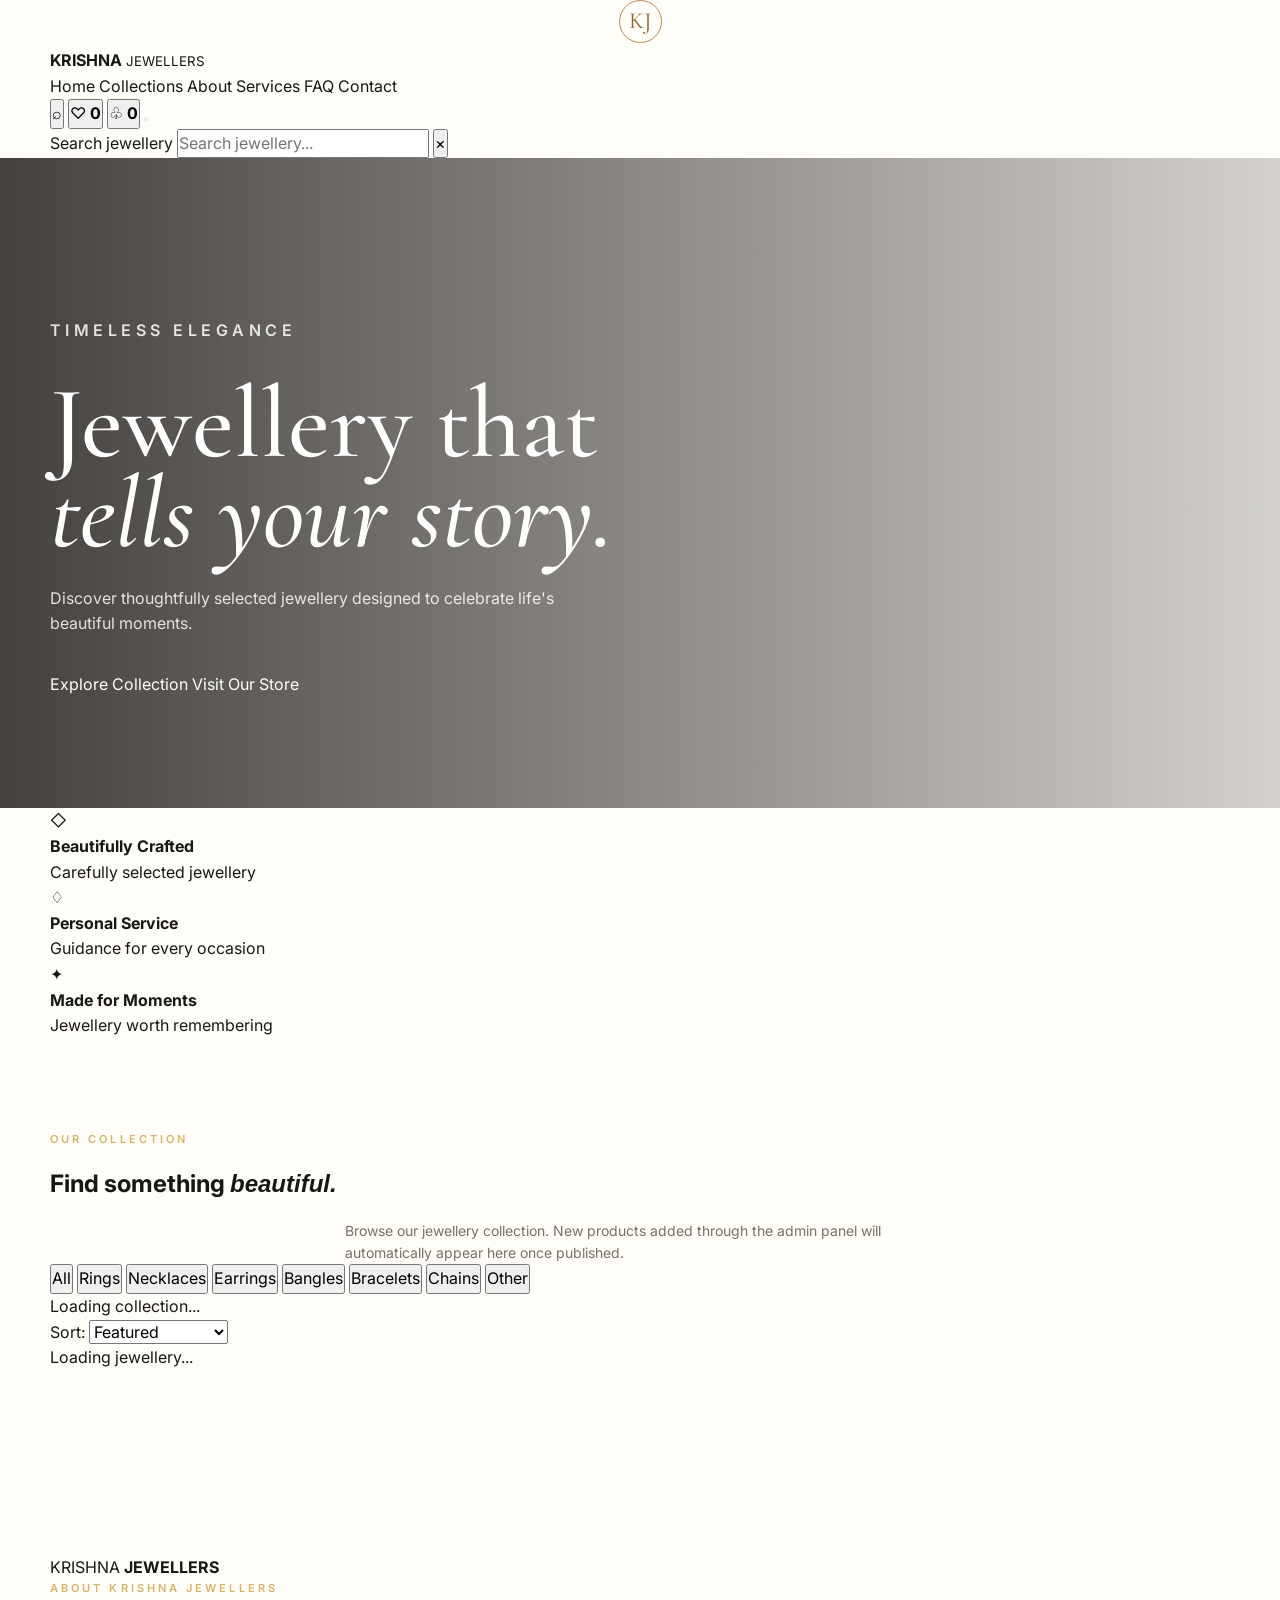
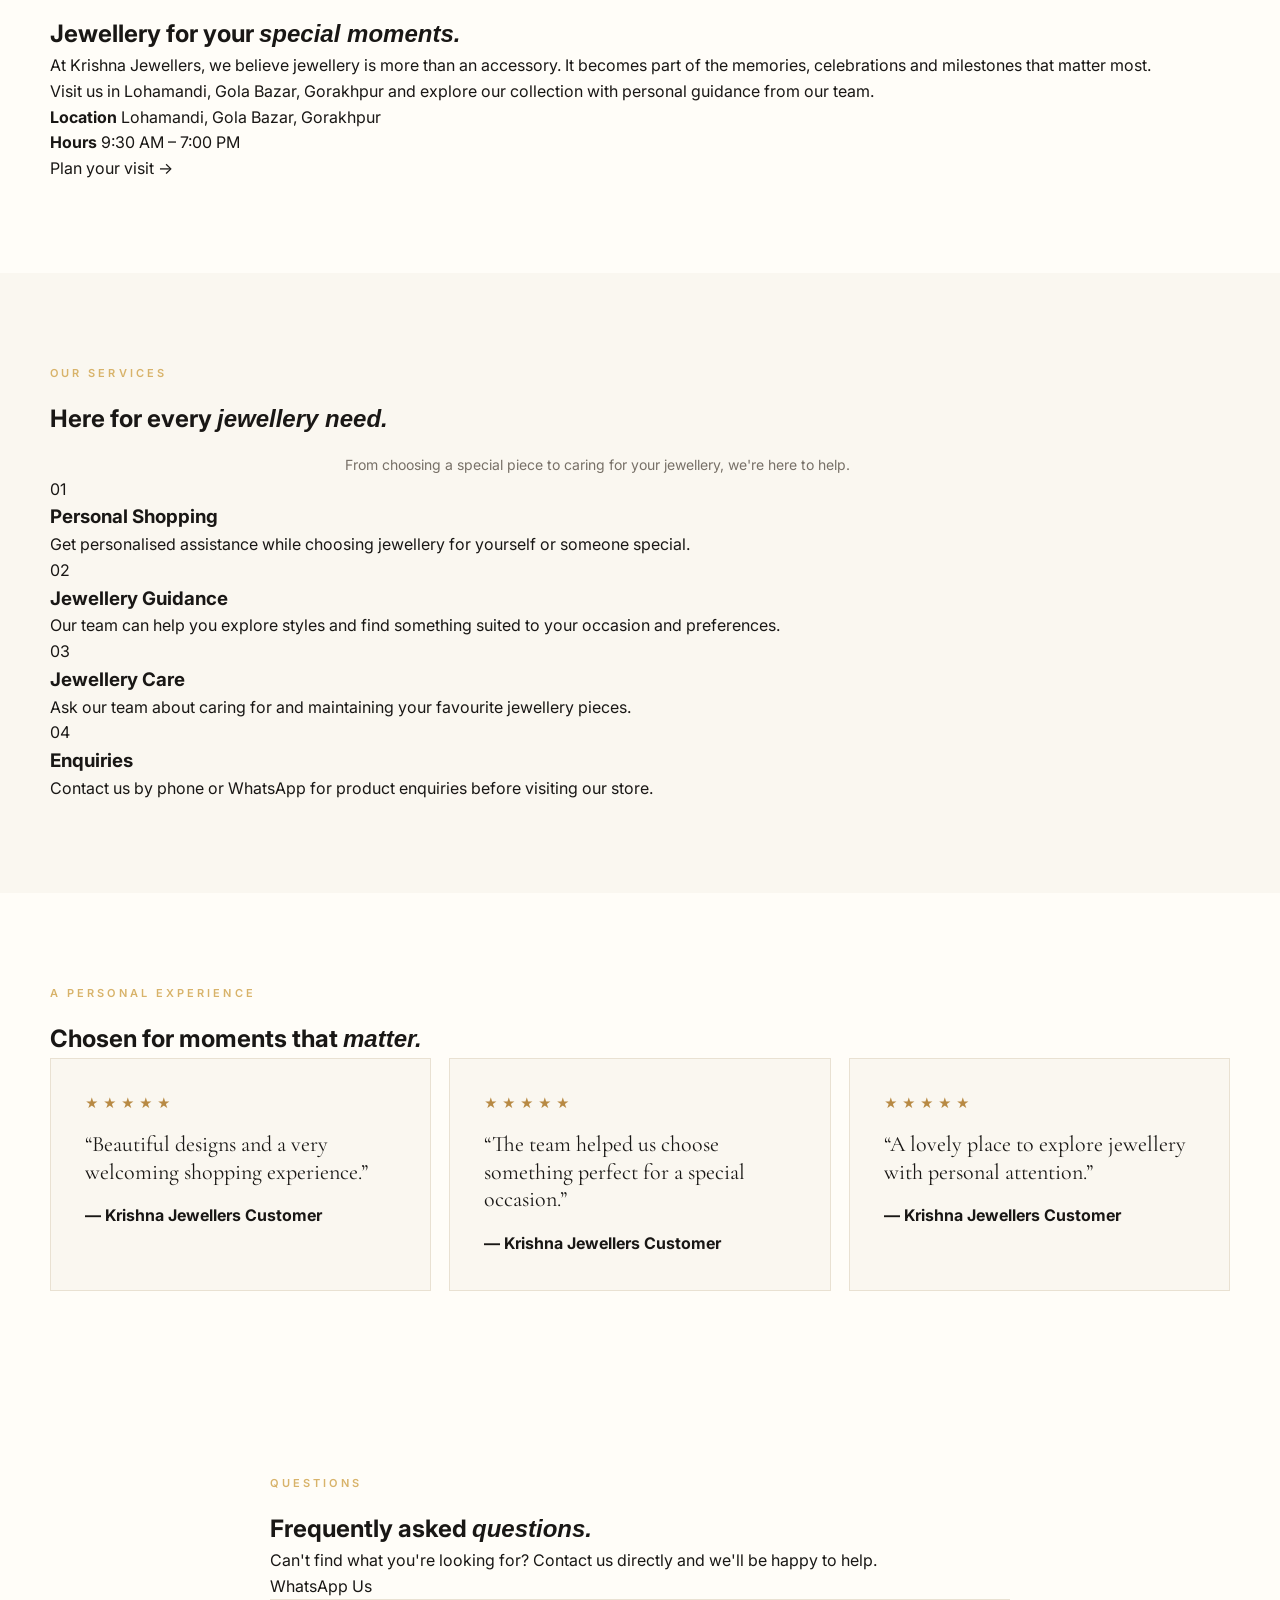
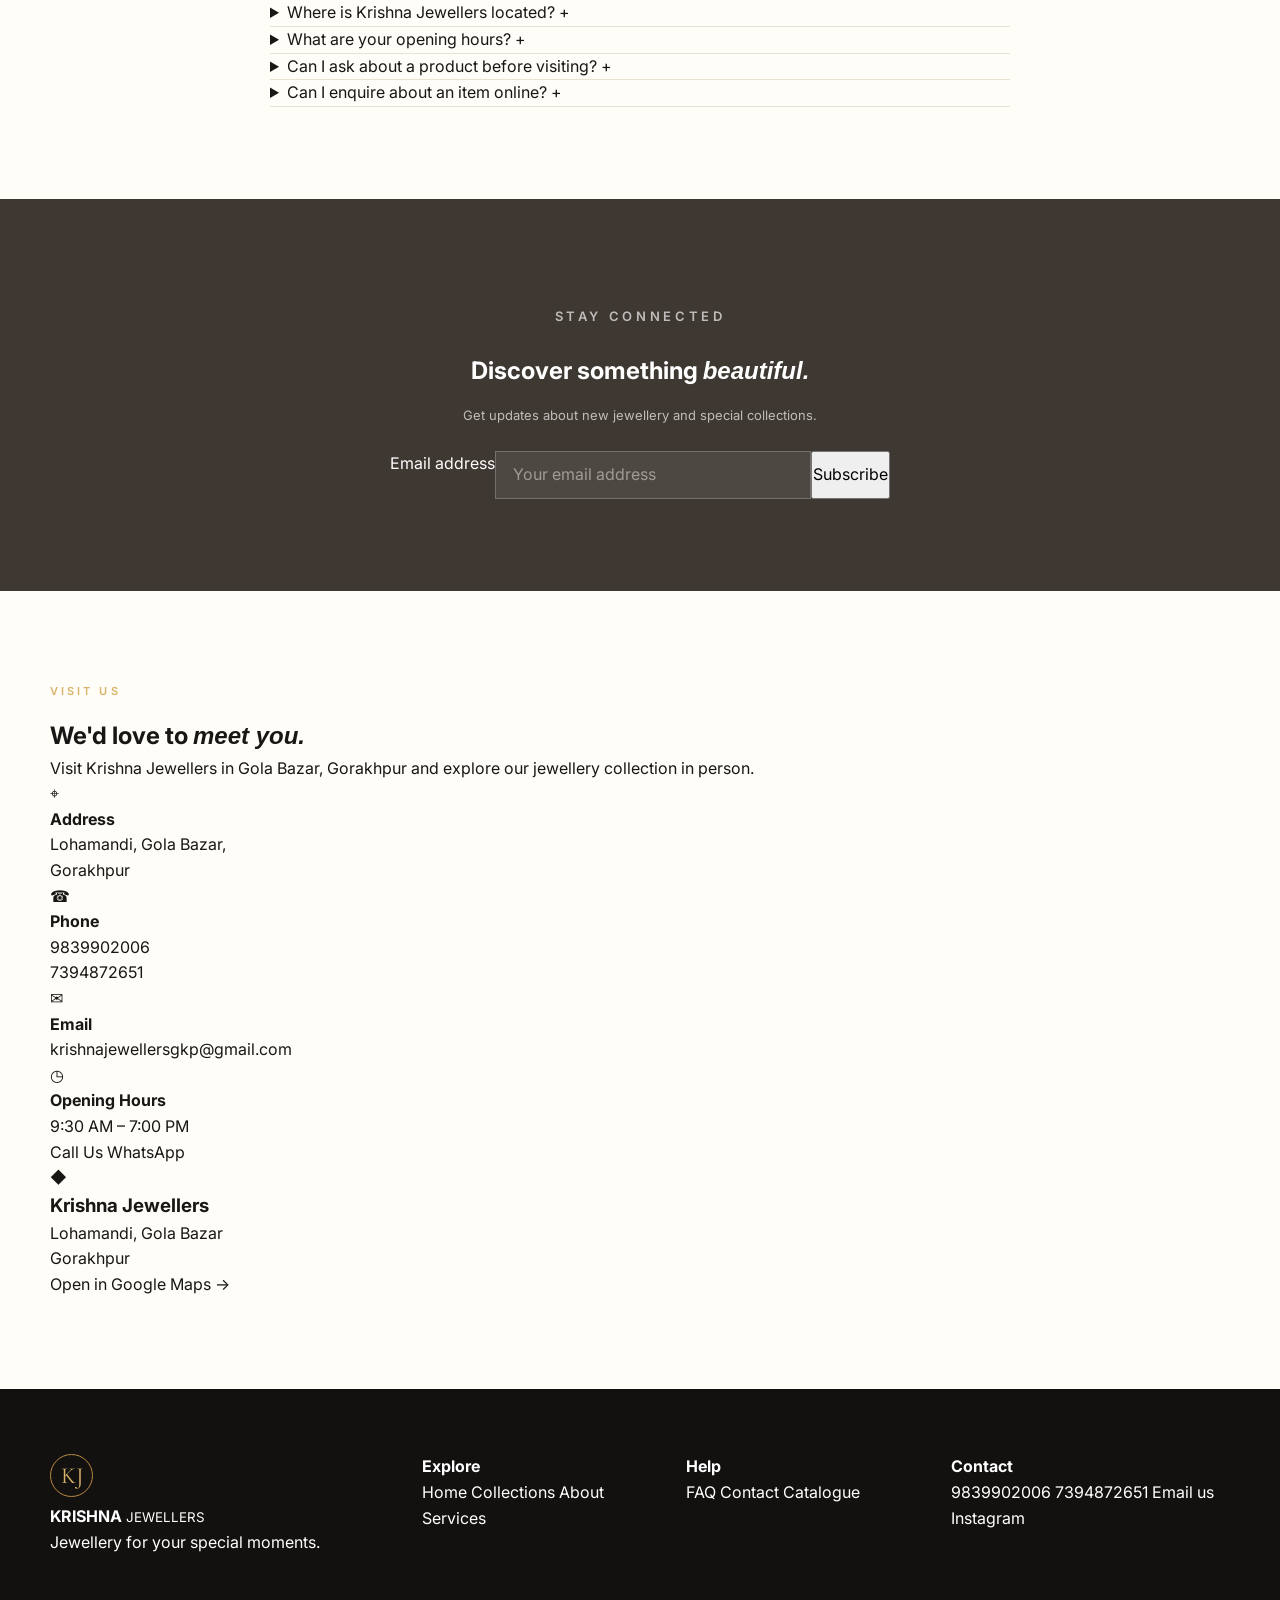
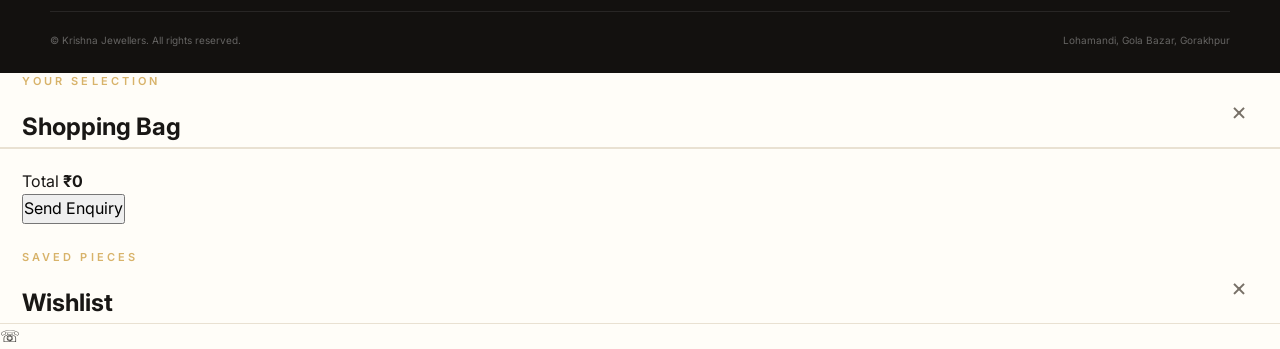
==== commit 988b8676: "Update print statement from 'Hello' to 'Goodbye'" ====
--- a/index.html
+++ b/index.html
@@ -3,15 +3,10 @@
 <head>
   <meta charset="UTF-8">
   <meta name="viewport" content="width=device-width, initial-scale=1.0">
-
-  <title>Krishna Jewellers | Timeless Jewellery</title>
-
-  <meta
-    name="description"
-    content="Krishna Jewellers — timeless gold, diamond and bridal jewellery crafted with heritage and elegance."
-  >
-
-  <meta name="theme-color" content="#b88a44">
+  <meta name="description" content="Krishna Jewellers - Fine jewellery in Lohamandi, Gola Bazar, Gorakhpur. Explore our jewellery collection and contact us for enquiries.">
+  <meta name="theme-color" content="#171717">
+
+  <title>Krishna Jewellers | Gorakhpur</title>
 
   <link rel="preconnect" href="https://fonts.googleapis.com">
   <link rel="preconnect" href="https://fonts.gstatic.com" crossorigin>
@@ -26,409 +21,457 @@
 
 <body>
 
-  <div class="announcement">
-    Complimentary shipping on orders above ₹25,000 · BIS Hallmarked Jewellery
-  </div>
-
-  <header class="topbar">
-    <div class="container topbar-inner">
-
-      <button
-        class="mobile-menu-button"
-        id="mobileMenuButton"
-        aria-label="Open navigation"
-      >
-        ☰
-      </button>
-
-      <div class="search-wrap">
+  <!-- =========================
+       HEADER
+  ========================== -->
+  <header class="site-header" id="siteHeader">
+    <div class="container header-inner">
+
+      <a href="#home" class="brand" aria-label="Krishna Jewellers home">
+        <span class="brand-mark">KJ</span>
+
+        <span class="brand-text">
+          <strong>KRISHNA</strong>
+          <small>JEWELLERS</small>
+        </span>
+      </a>
+
+      <nav class="main-nav" id="mainNav" aria-label="Main navigation">
+        <a href="#home">Home</a>
+        <a href="#collections">Collections</a>
+        <a href="#about">About</a>
+        <a href="#services">Services</a>
+        <a href="#faq">FAQ</a>
+        <a href="#contact">Contact</a>
+      </nav>
+
+      <div class="header-actions">
+
+        <button
+          type="button"
+          class="icon-btn"
+          id="searchToggle"
+          aria-label="Open search"
+          title="Search"
+        >
+          <span>⌕</span>
+        </button>
+
+        <button
+          type="button"
+          class="icon-btn"
+          id="wishlistBtn"
+          aria-label="Wishlist"
+          title="Wishlist"
+        >
+          <span>♡</span>
+          <b class="count-badge" id="wishlistCount">0</b>
+        </button>
+
+        <button
+          type="button"
+          class="icon-btn"
+          id="cartBtn"
+          aria-label="Shopping bag"
+          title="Shopping bag"
+        >
+          <span>♧</span>
+          <b class="count-badge" id="cartCount">0</b>
+        </button>
+
+        <button
+          type="button"
+          class="mobile-menu-btn"
+          id="mobileMenuBtn"
+          aria-label="Open menu"
+          aria-expanded="false"
+        >
+          <span></span>
+          <span></span>
+          <span></span>
+        </button>
+
+      </div>
+    </div>
+
+    <!-- Search bar -->
+    <div class="search-panel" id="searchPanel">
+      <div class="container search-panel-inner">
+        <label for="searchInput" class="sr-only">Search jewellery</label>
+
         <input
+          type="search"
           id="searchInput"
-          type="search"
           placeholder="Search jewellery..."
-          aria-label="Search jewellery"
+          autocomplete="off"
         >
-        <span>⌕</span>
-      </div>
-
-      <a href="#home" class="brand">
-        <div class="brand-mark">K</div>
-        <div class="brand-name">Krishna Jewellers</div>
-        <div class="brand-subtitle">
-          Est. 1987 · Fine Jewellery
-        </div>
-      </a>
-
-      <div class="top-actions">
-
-        <button
-          class="icon-button"
-          id="mobileSearchButton"
-          aria-label="Search"
-        >
-          ⌕
+
+        <button type="button" id="searchClose" aria-label="Close search">
+          ×
         </button>
-
-        <button
-          class="icon-button"
-          id="wishlistButton"
-          aria-label="Wishlist"
-        >
-          ♡
-          <span class="badge" id="wishlistCount">0</span>
-        </button>
-
-        <button
-          class="icon-button"
-          id="cartButton"
-          aria-label="Shopping cart"
-        >
-          🛍
-          <span class="badge" id="cartCount">0</span>
-        </button>
-
-      </div>
-
+      </div>
     </div>
   </header>
 
-  <nav class="nav">
-    <div class="container nav-inner" id="navInner">
-      <a href="#home" class="nav-link">Home</a>
-      <a href="#collections" class="nav-link">Collections</a>
-      <a href="#shop" class="nav-link">Shop All</a>
-      <a href="#our-story" class="nav-link">Our Story</a>
-      <a href="#services" class="nav-link">Services</a>
-      <a href="#faq" class="nav-link">FAQ</a>
-      <a href="#contact" class="nav-link">Contact</a>
-    </div>
-  </nav>
 
   <main>
 
-    <!-- HERO -->
-
+    <!-- =========================
+         HERO
+    ========================== -->
     <section class="hero" id="home">
-
-      <div class="hero-content">
-
-        <div class="eyebrow">
-          The Festive Collection · 2026
-        </div>
+      <div class="hero-overlay"></div>
+
+      <div class="container hero-content">
+
+        <p class="eyebrow">TIMELESS ELEGANCE</p>
 
         <h1>
-          Jewellery that tells your story.
+          Jewellery that<br>
+          <em>tells your story.</em>
         </h1>
 
-        <p>
-          From everyday elegance to unforgettable celebrations,
-          discover handcrafted pieces designed to become part of
-          your story.
+        <p class="hero-description">
+          Discover thoughtfully selected jewellery designed to celebrate
+          life's beautiful moments.
         </p>
 
         <div class="hero-buttons">
-          <a href="#shop" class="button">
+          <a href="#collections" class="btn btn-primary">
             Explore Collection
           </a>
 
-          <a href="#our-story" class="button button-outline">
-            Our Story
+          <a href="#contact" class="btn btn-outline">
+            Visit Our Store
           </a>
         </div>
 
       </div>
-
     </section>
 
-    <!-- COLLECTIONS -->
-
-    <section class="section categories" id="collections">
-
+
+    <!-- =========================
+         FEATURES
+    ========================== -->
+    <section class="features">
+      <div class="container features-grid">
+
+        <div class="feature">
+          <span class="feature-icon">◇</span>
+          <div>
+            <strong>Beautifully Crafted</strong>
+            <p>Carefully selected jewellery</p>
+          </div>
+        </div>
+
+        <div class="feature">
+          <span class="feature-icon">♢</span>
+          <div>
+            <strong>Personal Service</strong>
+            <p>Guidance for every occasion</p>
+          </div>
+        </div>
+
+        <div class="feature">
+          <span class="feature-icon">✦</span>
+          <div>
+            <strong>Made for Moments</strong>
+            <p>Jewellery worth remembering</p>
+          </div>
+        </div>
+
+      </div>
+    </section>
+
+
+    <!-- =========================
+         COLLECTIONS
+    ========================== -->
+    <section class="collections section" id="collections">
       <div class="container">
 
-        <div class="section-header">
-
-          <div class="eyebrow">
-            Explore
-          </div>
-
-          <h2 class="section-title">
-            Find your signature.
-          </h2>
+        <div class="section-heading">
+          <div>
+            <p class="eyebrow">OUR COLLECTION</p>
+            <h2>Find something <em>beautiful.</em></h2>
+          </div>
 
           <p class="section-description">
-            Thoughtfully designed pieces for every mood,
-            moment and milestone.
+            Browse our jewellery collection. New products added through
+            the admin panel will automatically appear here once published.
           </p>
-
-        </div>
-
-        <div class="category-grid">
-
-          <a
-            href="#shop"
-            class="category-card cat-necklaces"
-            data-category-link="necklaces"
-          >
-            <div>
-              <h3>Necklaces</h3>
-              <span>Statement & delicate</span>
-            </div>
-          </a>
-
-          <a
-            href="#shop"
-            class="category-card cat-rings"
-            data-category-link="rings"
-          >
-            <div>
-              <h3>Rings</h3>
-              <span>Made to be treasured</span>
-            </div>
-          </a>
-
-          <a
-            href="#shop"
-            class="category-card cat-earrings"
-            data-category-link="earrings"
-          >
-            <div>
-              <h3>Earrings</h3>
-              <span>Classic to couture</span>
-            </div>
-          </a>
-
-          <a
-            href="#shop"
-            class="category-card cat-bracelets"
-            data-category-link="bracelets"
-          >
-            <div>
-              <h3>Bracelets</h3>
-              <span>Everyday luxury</span>
-            </div>
-          </a>
-
-        </div>
-
-      </div>
-
-    </section>
-
-    <!-- SHOP -->
-
-    <section class="section products-section" id="shop">
-
-      <div class="container">
-
-        <div class="section-header">
-
-          <div class="eyebrow">
-            The Collection
-          </div>
-
-          <h2 class="section-title">
-            Made for your moments.
-          </h2>
-
-          <p class="section-description">
-            Explore our curated selection of timeless jewellery.
+        </div>
+
+
+        <!-- Categories -->
+        <div class="category-tabs" id="categoryTabs">
+          <button
+            type="button"
+            class="category-tab active"
+            data-category="all"
+          >
+            All
+          </button>
+
+          <button
+            type="button"
+            class="category-tab"
+            data-category="rings"
+          >
+            Rings
+          </button>
+
+          <button
+            type="button"
+            class="category-tab"
+            data-category="necklaces"
+          >
+            Necklaces
+          </button>
+
+          <button
+            type="button"
+            class="category-tab"
+            data-category="earrings"
+          >
+            Earrings
+          </button>
+
+          <button
+            type="button"
+            class="category-tab"
+            data-category="bangles"
+          >
+            Bangles
+          </button>
+
+          <button
+            type="button"
+            class="category-tab"
+            data-category="bracelets"
+          >
+            Bracelets
+          </button>
+
+          <button
+            type="button"
+            class="category-tab"
+            data-category="chains"
+          >
+            Chains
+          </button>
+
+          <button
+            type="button"
+            class="category-tab"
+            data-category="other"
+          >
+            Other
+          </button>
+        </div>
+
+
+        <!-- Toolbar -->
+        <div class="catalogue-toolbar">
+
+          <p id="productResultText">
+            Loading collection...
           </p>
 
-        </div>
-
-        <div class="filters">
-
-          <div class="filter-buttons" id="filterButtons">
-
-            <button
-              class="filter-button active"
-              data-filter="all"
-            >
-              All
-            </button>
-
-            <button
-              class="filter-button"
-              data-filter="necklaces"
-            >
-              Necklaces
-            </button>
-
-            <button
-              class="filter-button"
-              data-filter="rings"
-            >
-              Rings
-            </button>
-
-            <button
-              class="filter-button"
-              data-filter="earrings"
-            >
-              Earrings
-            </button>
-
-            <button
-              class="filter-button"
-              data-filter="bracelets"
-            >
-              Bracelets
-            </button>
-
-          </div>
-
-          <select
-            class="sort-select"
-            id="sortSelect"
-            aria-label="Sort products"
-          >
-            <option value="featured">Featured</option>
-            <option value="price-low">Price: Low to High</option>
-            <option value="price-high">Price: High to Low</option>
-            <option value="name">Name: A-Z</option>
-          </select>
-
-        </div>
-
+          <div class="sort-wrapper">
+
+            <label for="sortProducts">Sort:</label>
+
+            <select id="sortProducts">
+              <option value="featured">Featured</option>
+              <option value="name-asc">Name A–Z</option>
+              <option value="name-desc">Name Z–A</option>
+              <option value="price-low">Price Low–High</option>
+              <option value="price-high">Price High–Low</option>
+            </select>
+
+          </div>
+
+        </div>
+
+
+        <!-- Product grid -->
         <div
           class="product-grid"
           id="productGrid"
-        ></div>
-
-      </div>
-
+          aria-live="polite"
+        >
+          <div class="loading-state">
+            <div class="loading-spinner"></div>
+            <p>Loading jewellery...</p>
+          </div>
+        </div>
+
+
+        <!-- Empty state -->
+        <div
+          class="empty-state"
+          id="emptyState"
+          hidden
+        >
+          <div class="empty-icon">◇</div>
+
+          <h3>No jewellery found</h3>
+
+          <p>
+            Try another search or category.
+          </p>
+
+          <button
+            type="button"
+            class="btn btn-primary"
+            id="clearFiltersBtn"
+          >
+            View All Jewellery
+          </button>
+        </div>
+
+      </div>
     </section>
 
-    <!-- STORY -->
-
-    <section class="story" id="our-story">
-
-      <div class="story-grid">
-
-        <div class="story-image"></div>
-
-        <div class="story-content">
-
-          <div class="eyebrow">
-            Our Story
-          </div>
-
-          <h2 class="section-title">
-            Crafted with heritage.
-            Designed for tomorrow.
+
+    <!-- =========================
+         ABOUT
+    ========================== -->
+    <section class="about section" id="about">
+      <div class="container about-grid">
+
+        <div class="about-image">
+          <div class="about-image-inner">
+            <span>KRISHNA</span>
+            <strong>JEWELLERS</strong>
+          </div>
+        </div>
+
+        <div class="about-content">
+
+          <p class="eyebrow">ABOUT KRISHNA JEWELLERS</p>
+
+          <h2>
+            Jewellery for your
+            <em>special moments.</em>
           </h2>
 
           <p>
-            Krishna Jewellers was founded on a simple belief:
-            jewellery should be more than beautiful — it should
-            carry meaning.
+            At Krishna Jewellers, we believe jewellery is more than an
+            accessory. It becomes part of the memories, celebrations and
+            milestones that matter most.
           </p>
 
           <p>
-            Our master artisans combine generations of traditional
-            Indian craftsmanship with contemporary design to create
-            pieces that feel personal, refined and enduring.
+            Visit us in Lohamandi, Gola Bazar, Gorakhpur and explore our
+            collection with personal guidance from our team.
           </p>
 
-          <p>
-            Every piece is finished with care, authenticity and
-            attention to the smallest detail.
+          <div class="about-details">
+
+            <div>
+              <strong>Location</strong>
+              <span>Lohamandi, Gola Bazar, Gorakhpur</span>
+            </div>
+
+            <div>
+              <strong>Hours</strong>
+              <span>9:30 AM – 7:00 PM</span>
+            </div>
+
+          </div>
+
+          <a href="#contact" class="text-link">
+            Plan your visit →
+          </a>
+
+        </div>
+
+      </div>
+    </section>
+
+
+    <!-- =========================
+         SERVICES
+    ========================== -->
+    <section class="services section" id="services">
+      <div class="container">
+
+        <div class="section-heading centered">
+
+          <p class="eyebrow">OUR SERVICES</p>
+
+          <h2>
+            Here for every
+            <em>jewellery need.</em>
+          </h2>
+
+          <p class="section-description">
+            From choosing a special piece to caring for your jewellery,
+            we're here to help.
           </p>
 
-          <div class="story-stats">
-
-            <div>
-              <strong>39+</strong>
-              <span>Years of trust</span>
-            </div>
-
-            <div>
-              <strong>25k+</strong>
-              <span>Happy families</span>
-            </div>
-
-            <div>
-              <strong>100%</strong>
-              <span>Hallmarked gold</span>
-            </div>
-
-          </div>
-
-        </div>
-
-      </div>
-
+        </div>
+
+
+        <div class="services-grid">
+
+          <article class="service-card">
+            <div class="service-number">01</div>
+            <h3>Personal Shopping</h3>
+            <p>
+              Get personalised assistance while choosing jewellery
+              for yourself or someone special.
+            </p>
+          </article>
+
+          <article class="service-card">
+            <div class="service-number">02</div>
+            <h3>Jewellery Guidance</h3>
+            <p>
+              Our team can help you explore styles and find something
+              suited to your occasion and preferences.
+            </p>
+          </article>
+
+          <article class="service-card">
+            <div class="service-number">03</div>
+            <h3>Jewellery Care</h3>
+            <p>
+              Ask our team about caring for and maintaining your
+              favourite jewellery pieces.
+            </p>
+          </article>
+
+          <article class="service-card">
+            <div class="service-number">04</div>
+            <h3>Enquiries</h3>
+            <p>
+              Contact us by phone or WhatsApp for product enquiries
+              before visiting our store.
+            </p>
+          </article>
+
+        </div>
+
+      </div>
     </section>
 
-    <!-- SERVICES -->
-
-    <section class="section services" id="services">
-
+
+    <!-- =========================
+         TESTIMONIALS
+    ========================== -->
+    <section class="testimonials section">
       <div class="container">
 
-        <div class="section-header">
-
-          <div class="eyebrow">
-            The Krishna Promise
-          </div>
-
-          <h2 class="section-title">
-            More than jewellery.
-          </h2>
-
-          <p class="section-description">
-            A thoughtful experience from discovery to delivery.
-          </p>
-
-        </div>
-
-        <div class="service-grid">
-
-          <div class="service">
-            <div class="service-icon">✓</div>
-            <h3>BIS Hallmarked</h3>
-            <p>Authenticity and purity you can trust.</p>
-          </div>
-
-          <div class="service">
-            <div class="service-icon">◇</div>
-            <h3>Lifetime Care</h3>
-            <p>Complimentary cleaning and inspection.</p>
-          </div>
-
-          <div class="service">
-            <div class="service-icon">▱</div>
-            <h3>Secure Delivery</h3>
-            <p>Insured delivery to your doorstep.</p>
-          </div>
-
-          <div class="service">
-            <div class="service-icon">✦</div>
-            <h3>Custom Design</h3>
-            <p>Bring your dream piece to life.</p>
-          </div>
-
-        </div>
-
-      </div>
-
-    </section>
-
-    <!-- TESTIMONIALS -->
-
-    <section class="section testimonials">
-
-      <div class="container">
-
-        <div class="section-header">
-
-          <div class="eyebrow">
-            Kind Words
-          </div>
-
-          <h2 class="section-title">
-            Loved by families.
+        <div class="section-heading centered">
+
+          <p class="eyebrow">A PERSONAL EXPERIENCE</p>
+
+          <h2>
+            Chosen for moments that
+            <em>matter.</em>
           </h2>
 
         </div>
@@ -439,160 +482,151 @@
             <div class="stars">★★★★★</div>
 
             <p>
-              “The craftsmanship was exceptional.
-              My bridal necklace looked even more beautiful
-              in person.”
+              “Beautiful designs and a very welcoming shopping
+              experience.”
             </p>
 
-            <span>— Ananya S.</span>
+            <strong>— Krishna Jewellers Customer</strong>
           </article>
 
           <article class="testimonial">
             <div class="stars">★★★★★</div>
 
             <p>
-              “A wonderful buying experience.
-              They patiently helped us choose the perfect
-              anniversary gift.”
+              “The team helped us choose something perfect for a
+              special occasion.”
             </p>
 
-            <span>— Rohan & Meera</span>
+            <strong>— Krishna Jewellers Customer</strong>
           </article>
 
           <article class="testimonial">
             <div class="stars">★★★★★</div>
 
             <p>
-              “Beautiful designs without feeling overly traditional.
-              Krishna Jewellers has become our family jeweller.”
+              “A lovely place to explore jewellery with personal
+              attention.”
             </p>
 
-            <span>— Priya K.</span>
+            <strong>— Krishna Jewellers Customer</strong>
           </article>
 
         </div>
 
       </div>
-
     </section>
 
-    <!-- FAQ -->
-
-    <section class="section" id="faq">
-
-      <div class="container">
-
-        <div class="section-header">
-
-          <div class="eyebrow">
-            Need to know
-          </div>
-
-          <h2 class="section-title">
-            Frequently asked questions.
+
+    <!-- =========================
+         FAQ
+    ========================== -->
+    <section class="faq section" id="faq">
+      <div class="container faq-grid">
+
+        <div class="faq-intro">
+
+          <p class="eyebrow">QUESTIONS</p>
+
+          <h2>
+            Frequently asked
+            <em>questions.</em>
           </h2>
 
-        </div>
-
-        <div class="faq">
-
-          <div class="faq-item">
-
-            <button class="faq-question">
-              Is your gold jewellery hallmarked?
+          <p>
+            Can't find what you're looking for?
+            Contact us directly and we'll be happy to help.
+          </p>
+
+          <a
+            href="https://wa.me/917394872651"
+            target="_blank"
+            rel="noopener noreferrer"
+            class="btn btn-primary"
+          >
+            WhatsApp Us
+          </a>
+
+        </div>
+
+
+        <div class="faq-list">
+
+          <details class="faq-item">
+            <summary>
+              Where is Krishna Jewellers located?
               <span>+</span>
-            </button>
-
-            <div class="faq-answer">
-              <p>
-                Our gold jewellery is represented as BIS hallmarked,
-                subject to the product's applicable hallmarking
-                requirements. Product-specific hallmark information
-                should always be verified before purchase.
-              </p>
-            </div>
-
-          </div>
-
-          <div class="faq-item">
-
-            <button class="faq-question">
-              Do you offer custom jewellery?
+            </summary>
+
+            <p>
+              We are located at Lohamandi, Gola Bazar, Gorakhpur.
+            </p>
+          </details>
+
+          <details class="faq-item">
+            <summary>
+              What are your opening hours?
               <span>+</span>
-            </button>
-
-            <div class="faq-answer">
-              <p>
-                Yes. We offer custom design consultations for
-                special occasions, bridal jewellery and personalised
-                pieces.
-              </p>
-            </div>
-
-          </div>
-
-          <div class="faq-item">
-
-            <button class="faq-question">
-              How does delivery work?
+            </summary>
+
+            <p>
+              Our opening hours are 9:30 AM to 7:00 PM.
+            </p>
+          </details>
+
+          <details class="faq-item">
+            <summary>
+              Can I ask about a product before visiting?
               <span>+</span>
-            </button>
-
-            <div class="faq-answer">
-              <p>
-                Orders are securely packaged and shipped using
-                insured delivery. Exact delivery times depend on
-                destination and product availability.
-              </p>
-            </div>
-
-          </div>
-
-          <div class="faq-item">
-
-            <button class="faq-question">
-              Can I visit the store?
+            </summary>
+
+            <p>
+              Yes. You can call or WhatsApp us about products,
+              availability and other enquiries before visiting.
+            </p>
+          </details>
+
+          <details class="faq-item">
+            <summary>
+              Can I enquire about an item online?
               <span>+</span>
-            </button>
-
-            <div class="faq-answer">
-              <p>
-                Yes. Replace the contact information in the footer
-                with your actual showroom address and opening hours.
-              </p>
-            </div>
-
-          </div>
-
-        </div>
-
-      </div>
-
+            </summary>
+
+            <p>
+              Yes. Use the enquiry button on a product or contact
+              us directly through WhatsApp or phone.
+            </p>
+          </details>
+
+        </div>
+
+      </div>
     </section>
 
-    <!-- NEWSLETTER -->
-
-    <section class="section newsletter">
-
+
+    <!-- =========================
+         NEWSLETTER
+    ========================== -->
+    <section class="newsletter section">
       <div class="container newsletter-inner">
 
-        <div class="eyebrow">
-          Stay in the loop
-        </div>
-
-        <h2 class="section-title">
-          A little sparkle, delivered.
-        </h2>
-
-        <p>
-          Sign up for new collections, festive launches and
-          private previews.
-        </p>
-
-        <form
-          class="newsletter-form"
-          id="newsletterForm"
-        >
+        <div>
+          <p class="eyebrow">STAY CONNECTED</p>
+
+          <h2>
+            Discover something
+            <em>beautiful.</em>
+          </h2>
+
+          <p>
+            Get updates about new jewellery and special collections.
+          </p>
+        </div>
+
+        <form class="newsletter-form" id="newsletterForm">
+
+          <label for="newsletterEmail" class="sr-only">
+            Email address
+          </label>
 
           <input
             type="email"
@@ -601,431 +635,560 @@
             required
           >
 
-          <button
-            class="button"
-            type="submit"
-          >
+          <button type="submit" class="btn btn-primary">
             Subscribe
           </button>
 
         </form>
 
       </div>
-
     </section>
 
+
+    <!-- =========================
+         CONTACT
+    ========================== -->
+    <section class="contact section" id="contact">
+      <div class="container contact-grid">
+
+        <div class="contact-content">
+
+          <p class="eyebrow">VISIT US</p>
+
+          <h2>
+            We'd love to
+            <em>meet you.</em>
+          </h2>
+
+          <p>
+            Visit Krishna Jewellers in Gola Bazar, Gorakhpur and
+            explore our jewellery collection in person.
+          </p>
+
+
+          <div class="contact-list">
+
+            <div class="contact-item">
+              <span class="contact-icon">⌖</span>
+
+              <div>
+                <strong>Address</strong>
+                <p>
+                  Lohamandi, Gola Bazar,<br>
+                  Gorakhpur
+                </p>
+              </div>
+            </div>
+
+            <div class="contact-item">
+              <span class="contact-icon">☎</span>
+
+              <div>
+                <strong>Phone</strong>
+                <p>
+                  <a href="tel:+919839902006">
+                    9839902006
+                  </a>
+                  <br>
+                  <a href="tel:+917394872651">
+                    7394872651
+                  </a>
+                </p>
+              </div>
+            </div>
+
+            <div class="contact-item">
+              <span class="contact-icon">✉</span>
+
+              <div>
+                <strong>Email</strong>
+
+                <p>
+                  <a href="mailto:krishnajewellersgkp@gmail.com">
+                    krishnajewellersgkp@gmail.com
+                  </a>
+                </p>
+              </div>
+            </div>
+
+            <div class="contact-item">
+              <span class="contact-icon">◷</span>
+
+              <div>
+                <strong>Opening Hours</strong>
+
+                <p>
+                  9:30 AM – 7:00 PM
+                </p>
+              </div>
+            </div>
+
+          </div>
+
+
+          <div class="contact-buttons">
+
+            <a
+              href="tel:+919839902006"
+              class="btn btn-primary"
+            >
+              Call Us
+            </a>
+
+            <a
+              href="https://wa.me/917394872651"
+              target="_blank"
+              rel="noopener noreferrer"
+              class="btn btn-whatsapp"
+            >
+              WhatsApp
+            </a>
+
+          </div>
+
+        </div>
+
+
+        <div class="map-card">
+
+          <div class="map-placeholder">
+
+            <div class="map-pin">◆</div>
+
+            <h3>Krishna Jewellers</h3>
+
+            <p>
+              Lohamandi, Gola Bazar<br>
+              Gorakhpur
+            </p>
+
+            <a
+              href="https://www.google.com/maps/search/?api=1&query=Krishna+Jewellers+Lohamandi+Gola+Bazar+Gorakhpur"
+              target="_blank"
+              rel="noopener noreferrer"
+              class="text-link"
+            >
+              Open in Google Maps →
+            </a>
+
+          </div>
+
+        </div>
+
+      </div>
+    </section>
+
   </main>
 
-  <!-- FOOTER -->
-
-  <footer id="contact">
-
-    <div class="container">
-
-      <div class="footer-grid">
-
-        <div>
-
-          <div class="footer-brand">
-            <div class="brand-mark">K</div>
-            <div class="brand-name">
-              Krishna Jewellers
-            </div>
-            <div class="brand-subtitle">
-              Est. 1987 · Fine Jewellery
-            </div>
-          </div>
-
-          <p class="footer-description">
-            Timeless jewellery created with craftsmanship,
-            authenticity and a little bit of magic.
-          </p>
-
-        </div>
-
-        <div>
-
-          <div class="footer-heading">
-            Explore
-          </div>
-
-          <ul class="footer-links">
-            <li><a href="#shop">Shop All</a></li>
-            <li><a href="#collections">Collections</a></li>
-            <li><a href="#our-story">Our Story</a></li>
-            <li><a href="#services">Services</a></li>
-          </ul>
-
-        </div>
-
-        <div>
-
-          <div class="footer-heading">
-            Help
-          </div>
-
-          <ul class="footer-links">
-            <li><a href="#faq">FAQs</a></li>
-            <li><a href="#">Shipping & Delivery</a></li>
-            <li><a href="#">Returns & Exchange</a></li>
-            <li><a href="#">Care Guide</a></li>
-          </ul>
-
-        </div>
-
-        <div>
-
-          <div class="footer-heading">
-            Visit Us
-          </div>
-
-          <div class="footer-contact">
-
-            <span>Krishna Jewellers Showroom</span>
-
-            <span>
-              Kanpur, Uttar Pradesh, India
-            </span>
-
-            <span>
-              Mon–Sun · 10:30 AM – 8:30 PM
-            </span>
-
-            <a href="tel:+919999999999">
-              +91 99999 99999
-            </a>
-
-            <a href="mailto:hello@krishnajewellers.example">
-              hello@krishnajewellers.example
-            </a>
-
-          </div>
-
-        </div>
-
-      </div>
-
-      <div class="footer-bottom">
-        <span>
-          © 2026 Krishna Jewellers. All rights reserved.
-        </span>
-
-        <span>
-          Made with care in India.
-        </span>
+
+  <!-- =========================
+       FOOTER
+  ========================== -->
+  <footer class="site-footer">
+    <div class="container footer-grid">
+
+      <div class="footer-brand">
+
+        <a href="#home" class="brand footer-logo">
+          <span class="brand-mark">KJ</span>
+
+          <span class="brand-text">
+            <strong>KRISHNA</strong>
+            <small>JEWELLERS</small>
+          </span>
+        </a>
+
+        <p>
+          Jewellery for your special moments.
+        </p>
+
+      </div>
+
+
+      <div class="footer-column">
+
+        <h4>Explore</h4>
+
+        <a href="#home">Home</a>
+        <a href="#collections">Collections</a>
+        <a href="#about">About</a>
+        <a href="#services">Services</a>
+
+      </div>
+
+
+      <div class="footer-column">
+
+        <h4>Help</h4>
+
+        <a href="#faq">FAQ</a>
+        <a href="#contact">Contact</a>
+        <a href="#collections">Catalogue</a>
+
+      </div>
+
+
+      <div class="footer-column">
+
+        <h4>Contact</h4>
+
+        <a href="tel:+919839902006">
+          9839902006
+        </a>
+
+        <a href="tel:+917394872651">
+          7394872651
+        </a>
+
+        <a href="mailto:krishnajewellersgkp@gmail.com">
+          Email us
+        </a>
+
+        <a
+          href="https://www.instagram.com/krishna_jewellers_gkp/"
+          target="_blank"
+          rel="noopener noreferrer"
+        >
+          Instagram
+        </a>
+
       </div>
 
     </div>
 
+
+    <div class="container footer-bottom">
+
+      <p>
+        © <span id="currentYear"></span> Krishna Jewellers.
+        All rights reserved.
+      </p>
+
+      <p>
+        Lohamandi, Gola Bazar, Gorakhpur
+      </p>
+
+    </div>
+
   </footer>
 
-  <!-- CART -->
-
+
+  <!-- =========================
+       PRODUCT MODAL
+  ========================== -->
   <div
-    class="drawer-overlay"
-    id="drawerOverlay"
-  ></div>
-
-  <aside
-    class="cart-drawer"
-    id="cartDrawer"
-    aria-label="Shopping cart"
+    class="modal"
+    id="productModal"
+    aria-hidden="true"
+    role="dialog"
+    aria-modal="true"
+    aria-labelledby="modalProductName"
   >
 
-    <div class="drawer-header">
-
-      <h2 class="drawer-title">
-        Your Bag
-      </h2>
+    <div class="modal-backdrop" data-close-modal></div>
+
+    <div class="modal-dialog product-modal">
 
       <button
-        class="drawer-close"
-        id="cartClose"
-        aria-label="Close cart"
+        type="button"
+        class="modal-close"
+        data-close-modal
+        aria-label="Close"
       >
         ×
       </button>
 
+      <div class="product-modal-grid">
+
+        <div class="product-modal-image">
+          <img
+            id="modalProductImage"
+            src=""
+            alt=""
+          >
+        </div>
+
+        <div class="product-modal-info">
+
+          <p
+            class="eyebrow"
+            id="modalProductCategory"
+          ></p>
+
+          <h2 id="modalProductName"></h2>
+
+          <p
+            class="modal-product-price"
+            id="modalProductPrice"
+          ></p>
+
+          <p
+            class="modal-product-description"
+            id="modalProductDescription"
+          ></p>
+
+          <div
+            class="modal-product-meta"
+            id="modalProductMeta"
+          ></div>
+
+          <div class="modal-actions">
+
+            <button
+              type="button"
+              class="btn btn-primary"
+              id="modalEnquireBtn"
+            >
+              Enquire on WhatsApp
+            </button>
+
+            <button
+              type="button"
+              class="btn btn-secondary"
+              id="modalAddCartBtn"
+            >
+              Add to Bag
+            </button>
+
+          </div>
+
+        </div>
+
+      </div>
+
     </div>
 
+  </div>
+
+
+  <!-- =========================
+       CART DRAWER
+  ========================== -->
+  <aside
+    class="side-drawer"
+    id="cartDrawer"
+    aria-hidden="true"
+    aria-label="Shopping bag"
+  >
+
+    <div class="drawer-header">
+
+      <div>
+        <p class="eyebrow">YOUR SELECTION</p>
+        <h2>Shopping Bag</h2>
+      </div>
+
+      <button
+        type="button"
+        class="drawer-close"
+        id="cartClose"
+        aria-label="Close shopping bag"
+      >
+        ×
+      </button>
+
+    </div>
+
     <div
-      class="cart-items"
+      class="drawer-content"
       id="cartItems"
     ></div>
 
     <div class="drawer-footer">
 
-      <div class="cart-summary-row">
-        <span>Subtotal</span>
-        <span id="cartSubtotal">₹0</span>
-      </div>
-
-      <div class="cart-summary-row">
-        <span>Shipping</span>
-        <span>Calculated at checkout</span>
-      </div>
-
-      <div class="cart-summary-row total">
+      <div class="drawer-total">
         <span>Total</span>
-        <span id="cartTotal">₹0</span>
+        <strong id="cartTotal">₹0</strong>
       </div>
 
       <button
-        class="button full-button"
-        id="checkoutButton"
+        type="button"
+        class="btn btn-primary btn-full"
+        id="checkoutBtn"
       >
-        Proceed to Checkout
+        Send Enquiry
       </button>
 
     </div>
 
   </aside>
 
-  <!-- MODALS -->
-
+
+  <!-- =========================
+       WISHLIST DRAWER
+  ========================== -->
+  <aside
+    class="side-drawer"
+    id="wishlistDrawer"
+    aria-hidden="true"
+    aria-label="Wishlist"
+  >
+
+    <div class="drawer-header">
+
+      <div>
+        <p class="eyebrow">SAVED PIECES</p>
+        <h2>Wishlist</h2>
+      </div>
+
+      <button
+        type="button"
+        class="drawer-close"
+        id="wishlistClose"
+        aria-label="Close wishlist"
+      >
+        ×
+      </button>
+
+    </div>
+
+    <div
+      class="drawer-content"
+      id="wishlistItems"
+    ></div>
+
+  </aside>
+
+
+  <!-- =========================
+       CHECKOUT / ENQUIRY MODAL
+  ========================== -->
   <div
-    class="modal-overlay"
-    id="modalOverlay"
-  ></div>
-
-  <!-- PRODUCT MODAL -->
-
-  <section
     class="modal"
-    id="productModal"
+    id="checkoutModal"
+    aria-hidden="true"
     role="dialog"
     aria-modal="true"
+    aria-labelledby="checkoutTitle"
   >
 
-    <button
-      class="modal-close"
-      id="productModalClose"
-      aria-label="Close"
-    >
-      ×
-    </button>
-
-    <div class="product-modal-grid">
-
-      <div class="product-modal-image">
-        <img
-          id="modalProductImage"
-          src=""
-          alt=""
-        >
-      </div>
-
-      <div class="product-modal-content">
-
-        <div
-          class="eyebrow"
-          id="modalProductCategory"
-        ></div>
-
-        <h2 id="modalProductName"></h2>
-
-        <div
-          class="modal-price"
-          id="modalProductPrice"
-        ></div>
-
-        <p
-          class="modal-description"
-          id="modalProductDescription"
-        ></p>
-
-        <div class="modal-meta">
-
-          <div>
-            <span>Material</span>
-            <strong id="modalProductMaterial"></strong>
-          </div>
-
-          <div>
-            <span>Purity</span>
-            <strong id="modalProductPurity"></strong>
-          </div>
-
-          <div>
-            <span>Collection</span>
-            <strong id="modalProductCollection"></strong>
-          </div>
-
-        </div>
-
-        <button
-          class="button"
-          id="modalAddButton"
-        >
-          Add to Bag
-        </button>
+    <div class="modal-backdrop" data-close-modal></div>
+
+    <div class="modal-dialog checkout-dialog">
+
+      <button
+        type="button"
+        class="modal-close"
+        data-close-modal
+        aria-label="Close"
+      >
+        ×
+      </button>
+
+      <div class="checkout-content">
+
+        <p class="eyebrow">JEWELLERY ENQUIRY</p>
+
+        <h2 id="checkoutTitle">
+          Let's talk about your selection.
+        </h2>
+
+        <p>
+          Enter your details and we'll prepare your enquiry.
+          You can then send it directly to Krishna Jewellers on WhatsApp.
+        </p>
+
+
+        <form id="checkoutForm">
+
+          <div class="form-group">
+
+            <label for="customerName">
+              Name
+            </label>
+
+            <input
+              type="text"
+              id="customerName"
+              name="name"
+              placeholder="Your name"
+              required
+            >
+
+          </div>
+
+
+          <div class="form-group">
+
+            <label for="customerPhone">
+              Phone
+            </label>
+
+            <input
+              type="tel"
+              id="customerPhone"
+              name="phone"
+              placeholder="Your phone number"
+              required
+            >
+
+          </div>
+
+
+          <div class="form-group">
+
+            <label for="customerMessage">
+              Message
+            </label>
+
+            <textarea
+              id="customerMessage"
+              name="message"
+              rows="4"
+              placeholder="Anything you'd like us to know?"
+            ></textarea>
+
+          </div>
+
+
+          <button
+            type="submit"
+            class="btn btn-primary btn-full"
+          >
+            Send Enquiry on WhatsApp
+          </button>
+
+        </form>
 
       </div>
 
     </div>
 
-  </section>
-
-  <!-- CHECKOUT -->
-
-  <section
-    class="modal"
-    id="checkoutModal"
-    role="dialog"
-    aria-modal="true"
-  >
-
-    <button
-      class="modal-close"
-      id="checkoutClose"
-      aria-label="Close"
-    >
-      ×
-    </button>
-
-    <div
-      class="checkout"
-      id="checkoutContent"
-    >
-
-      <h2>
-        Complete your enquiry
-      </h2>
-
-      <div class="checkout-grid">
-
-        <form id="checkoutForm">
-
-          <div class="form-grid">
-
-            <div class="form-field">
-              <label for="firstName">
-                First name
-              </label>
-
-              <input
-                id="firstName"
-                required
-              >
-            </div>
-
-            <div class="form-field">
-
-              <label for="lastName">
-                Last name
-              </label>
-
-              <input
-                id="lastName"
-                required
-              >
-
-            </div>
-
-            <div class="form-field full">
-
-              <label for="checkoutEmail">
-                Email
-              </label>
-
-              <input
-                id="checkoutEmail"
-                type="email"
-                required
-              >
-
-            </div>
-
-            <div class="form-field full">
-
-              <label for="phone">
-                Phone
-              </label>
-
-              <input
-                id="phone"
-                type="tel"
-                required
-              >
-
-            </div>
-
-            <div class="form-field full">
-
-              <label for="address">
-                Delivery / enquiry address
-              </label>
-
-              <textarea
-                id="address"
-                required
-              ></textarea>
-
-            </div>
-
-            <div class="form-field full">
-
-              <label for="payment">
-                Preferred payment
-              </label>
-
-              <select id="payment">
-
-                <option>
-                  Pay securely after confirmation
-                </option>
-
-                <option>
-                  UPI
-                </option>
-
-                <option>
-                  Bank transfer
-                </option>
-
-                <option>
-                  Visit showroom
-                </option>
-
-              </select>
-
-            </div>
-
-          </div>
-
-          <button
-            class="button full-button"
-            type="submit"
-          >
-            Submit Enquiry
-          </button>
-
-        </form>
-
-        <div class="checkout-summary">
-
-          <h3>
-            Order summary
-          </h3>
-
-          <div id="checkoutSummary"></div>
-
-        </div>
-
-      </div>
-
-    </div>
-
-  </section>
-
+  </div>
+
+
+  <!-- =========================
+       TOAST
+  ========================== -->
   <div
     class="toast"
     id="toast"
+    role="status"
+    aria-live="polite"
   ></div>
 
-<script src="https://cdn.jsdelivr.net/npm/@supabase/supabase-js@2"></script>
-<script src="supabase-config.js"></script>
-<script src="script.js"></script>
+
+  <!-- =========================
+       WHATSAPP BUTTON
+  ========================== -->
+  <a
+    href="https://wa.me/917394872651"
+    class="floating-whatsapp"
+    target="_blank"
+    rel="noopener noreferrer"
+    aria-label="Chat with Krishna Jewellers on WhatsApp"
+    title="WhatsApp Krishna Jewellers"
+  >
+    <span>☏</span>
+  </a>
+
+
+  <!-- =========================
+       SUPABASE + WEBSITE JS
+  ========================== -->
+  <script src="https://cdn.jsdelivr.net/npm/@supabase/supabase-js@2"></script>
+  <script src="supabase-config.js"></script>
+  <script src="script.js"></script>
 
 </body>
 </html>
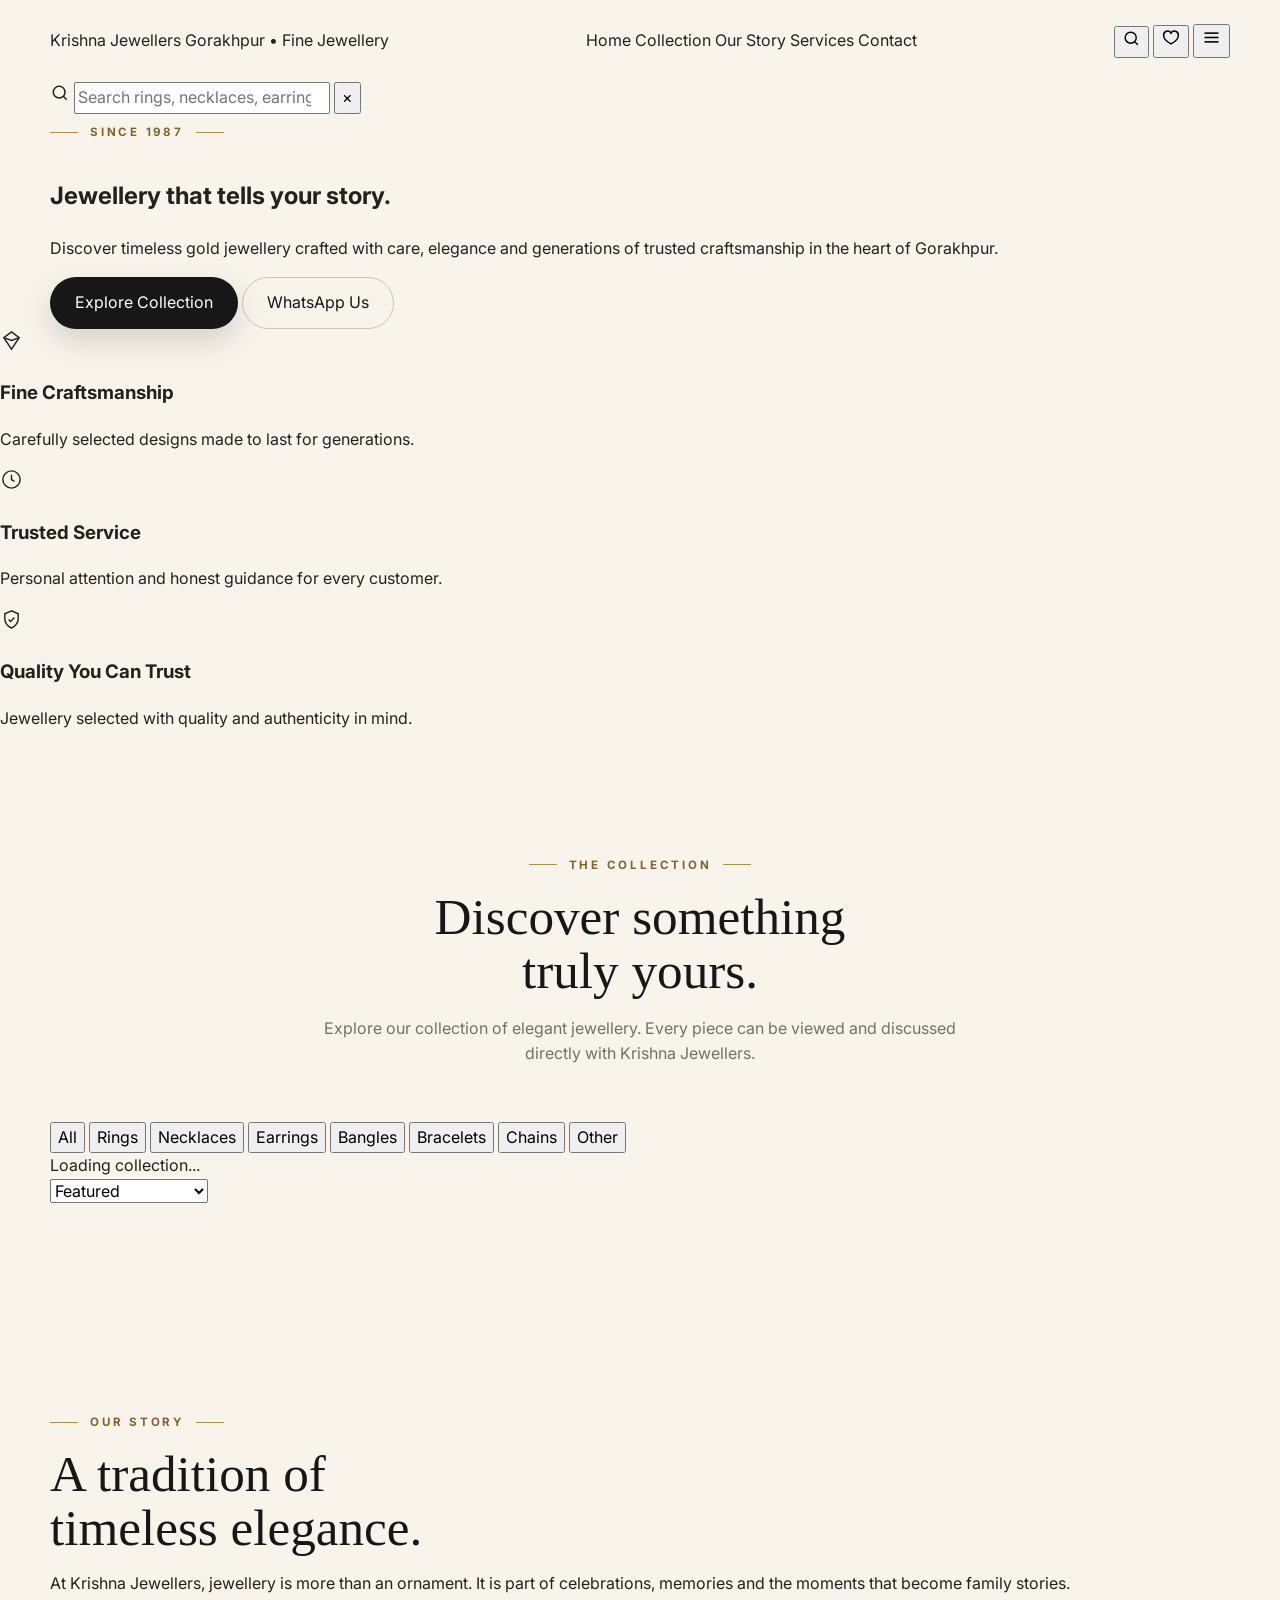
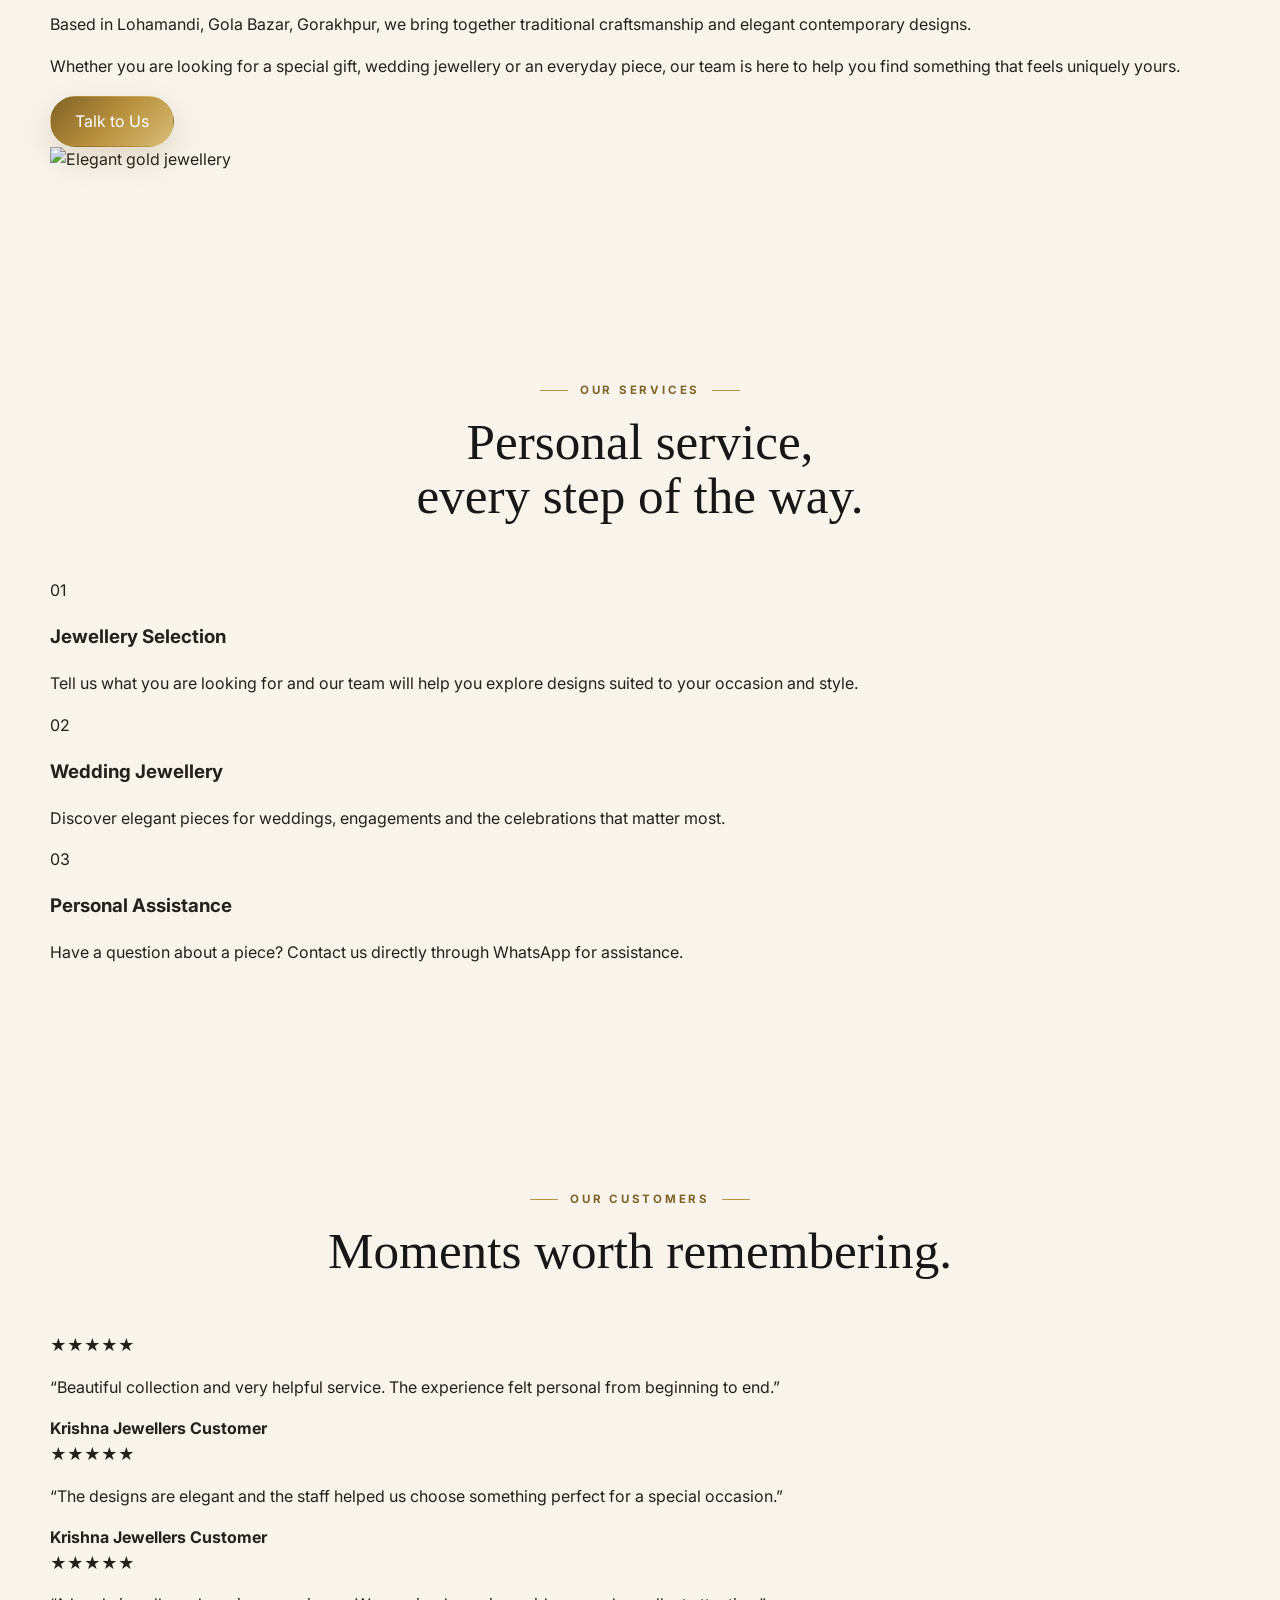
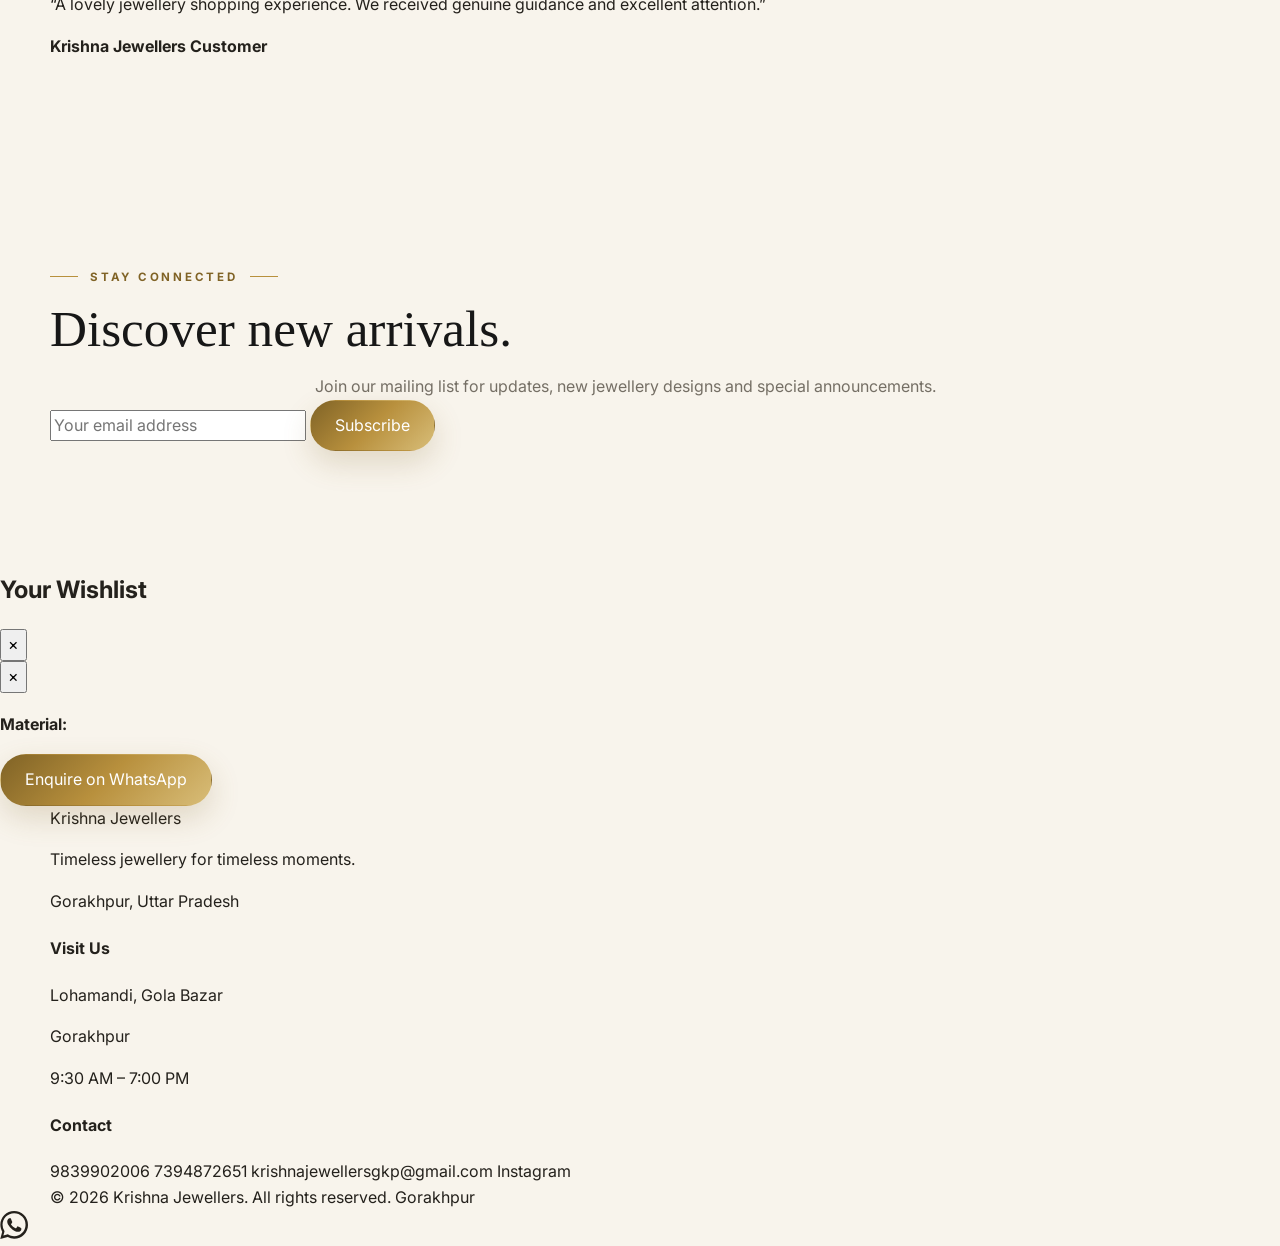
==== commit cc6a6156: "Update index.html" ====
--- a/index.html
+++ b/index.html
@@ -2,9 +2,21 @@
 <html lang="en">
 <head>
   <meta charset="UTF-8">
-  <meta name="viewport" content="width=device-width, initial-scale=1.0">
-  <meta name="description" content="Krishna Jewellers - Fine jewellery in Lohamandi, Gola Bazar, Gorakhpur. Explore our jewellery collection and contact us for enquiries.">
-  <meta name="theme-color" content="#171717">
+
+  <meta
+    name="viewport"
+    content="width=device-width, initial-scale=1.0"
+  >
+
+  <meta
+    name="description"
+    content="Krishna Jewellers Gorakhpur — timeless gold jewellery, elegant designs and trusted craftsmanship."
+  >
+
+  <meta
+    name="theme-color"
+    content="#171717"
+  >
 
   <title>Krishna Jewellers | Gorakhpur</title>
 
@@ -12,7 +24,7 @@
   <link rel="preconnect" href="https://fonts.gstatic.com" crossorigin>
 
   <link
-    href="https://fonts.googleapis.com/css2?family=Cormorant+Garamond:wght@400;500;600;700&family=Inter:wght@400;500;600;700&display=swap"
+    href="https://fonts.googleapis.com/css2?family=Inter:wght@400;500;600;700&display=swap"
     rel="stylesheet"
   >
 
@@ -21,1020 +33,816 @@
 
 <body>
 
-  <!-- =========================
+  <!-- =====================================================
        HEADER
-  ========================== -->
+  ====================================================== -->
+
   <header class="site-header" id="siteHeader">
+
     <div class="container header-inner">
 
-      <a href="#home" class="brand" aria-label="Krishna Jewellers home">
-        <span class="brand-mark">KJ</span>
-
-        <span class="brand-text">
-          <strong>KRISHNA</strong>
-          <small>JEWELLERS</small>
+      <a
+        href="#home"
+        class="brand"
+        aria-label="Krishna Jewellers home"
+      >
+        <span class="brand-name">
+          Krishna Jewellers
+        </span>
+
+        <span class="brand-tagline">
+          Gorakhpur • Fine Jewellery
         </span>
       </a>
 
-      <nav class="main-nav" id="mainNav" aria-label="Main navigation">
+      <nav
+        class="main-nav"
+        id="mainNav"
+        aria-label="Main navigation"
+      >
         <a href="#home">Home</a>
-        <a href="#collections">Collections</a>
-        <a href="#about">About</a>
+        <a href="#collection">Collection</a>
+        <a href="#story">Our Story</a>
         <a href="#services">Services</a>
-        <a href="#faq">FAQ</a>
         <a href="#contact">Contact</a>
       </nav>
 
       <div class="header-actions">
 
         <button
-          type="button"
           class="icon-btn"
           id="searchToggle"
-          aria-label="Open search"
-          title="Search"
+          type="button"
+          aria-label="Search jewellery"
         >
-          <span>⌕</span>
+          <svg
+            width="19"
+            height="19"
+            viewBox="0 0 24 24"
+            fill="none"
+            stroke="currentColor"
+            stroke-width="1.8"
+          >
+            <circle cx="11" cy="11" r="7"></circle>
+            <path d="m20 20-4-4"></path>
+          </svg>
         </button>
 
         <button
-          type="button"
           class="icon-btn"
           id="wishlistBtn"
-          aria-label="Wishlist"
-          title="Wishlist"
+          type="button"
+          aria-label="Open wishlist"
         >
-          <span>♡</span>
-          <b class="count-badge" id="wishlistCount">0</b>
+          <svg
+            width="20"
+            height="20"
+            viewBox="0 0 24 24"
+            fill="none"
+            stroke="currentColor"
+            stroke-width="1.8"
+          >
+            <path
+              d="M20.8 8.9c0 5.4-8.8 10.1-8.8 10.1S3.2 14.3 3.2 8.9A4.7 4.7 0 0 1 12 6.2a4.7 4.7 0 0 1 8.8 2.7Z"
+            ></path>
+          </svg>
+
+          <span
+            id="wishlistCount"
+            class="hidden"
+          >
+            0
+          </span>
         </button>
 
         <button
+          class="icon-btn mobile-menu-btn"
+          id="mobileMenuBtn"
           type="button"
+          aria-label="Open menu"
+        >
+          <svg
+            width="21"
+            height="21"
+            viewBox="0 0 24 24"
+            fill="none"
+            stroke="currentColor"
+            stroke-width="1.8"
+          >
+            <path d="M4 7h16"></path>
+            <path d="M4 12h16"></path>
+            <path d="M4 17h16"></path>
+          </svg>
+        </button>
+
+      </div>
+
+    </div>
+
+    <!-- Search -->
+
+    <div
+      class="search-panel"
+      id="searchPanel"
+    >
+      <div class="container search-inner">
+
+        <svg
+          width="20"
+          height="20"
+          viewBox="0 0 24 24"
+          fill="none"
+          stroke="currentColor"
+          stroke-width="1.8"
+        >
+          <circle cx="11" cy="11" r="7"></circle>
+          <path d="m20 20-4-4"></path>
+        </svg>
+
+        <input
+          id="searchInput"
+          class="search-input"
+          type="search"
+          placeholder="Search rings, necklaces, earrings..."
+          autocomplete="off"
+        >
+
+        <button
+          id="searchClose"
           class="icon-btn"
-          id="cartBtn"
-          aria-label="Shopping bag"
-          title="Shopping bag"
+          type="button"
+          aria-label="Close search"
         >
-          <span>♧</span>
-          <b class="count-badge" id="cartCount">0</b>
-        </button>
-
-        <button
-          type="button"
-          class="mobile-menu-btn"
-          id="mobileMenuBtn"
-          aria-label="Open menu"
-          aria-expanded="false"
-        >
-          <span></span>
-          <span></span>
-          <span></span>
+          ×
         </button>
 
       </div>
     </div>
 
-    <!-- Search bar -->
-    <div class="search-panel" id="searchPanel">
-      <div class="container search-panel-inner">
-        <label for="searchInput" class="sr-only">Search jewellery</label>
-
-        <input
-          type="search"
-          id="searchInput"
-          placeholder="Search jewellery..."
-          autocomplete="off"
+  </header>
+
+
+  <main>
+
+    <!-- ===================================================
+         HERO
+    ==================================================== -->
+
+    <section
+      class="hero"
+      id="home"
+    >
+
+      <div class="container">
+
+        <div class="hero-content">
+
+          <div class="eyebrow">
+            Since 1987
+          </div>
+
+          <h1>
+            Jewellery
+            <span>that tells your story.</span>
+          </h1>
+
+          <p>
+            Discover timeless gold jewellery crafted with
+            care, elegance and generations of trusted
+            craftsmanship in the heart of Gorakhpur.
+          </p>
+
+          <div class="hero-actions">
+
+            <a
+              href="#collection"
+              class="btn btn-primary"
+            >
+              Explore Collection
+            </a>
+
+            <a
+              href="https://wa.me/919839902006"
+              class="btn btn-outline"
+              target="_blank"
+              rel="noopener noreferrer"
+            >
+              WhatsApp Us
+            </a>
+
+          </div>
+
+        </div>
+
+      </div>
+
+    </section>
+
+
+    <!-- ===================================================
+         FEATURES
+    ==================================================== -->
+
+    <section class="features">
+
+      <div class="feature-grid">
+
+        <div class="feature">
+
+          <div class="feature-icon">
+            <svg
+              width="23"
+              height="23"
+              viewBox="0 0 24 24"
+              fill="none"
+              stroke="currentColor"
+              stroke-width="1.5"
+            >
+              <path d="M12 3 4 9l8 12 8-12-8-6Z"></path>
+              <path d="m4 9 8 3 8-3"></path>
+            </svg>
+          </div>
+
+          <h3>
+            Fine Craftsmanship
+          </h3>
+
+          <p>
+            Carefully selected designs made to last
+            for generations.
+          </p>
+
+        </div>
+
+        <div class="feature">
+
+          <div class="feature-icon">
+            <svg
+              width="23"
+              height="23"
+              viewBox="0 0 24 24"
+              fill="none"
+              stroke="currentColor"
+              stroke-width="1.5"
+            >
+              <circle cx="12" cy="12" r="9"></circle>
+              <path d="M12 7v5l3 2"></path>
+            </svg>
+          </div>
+
+          <h3>
+            Trusted Service
+          </h3>
+
+          <p>
+            Personal attention and honest guidance
+            for every customer.
+          </p>
+
+        </div>
+
+        <div class="feature">
+
+          <div class="feature-icon">
+            <svg
+              width="23"
+              height="23"
+              viewBox="0 0 24 24"
+              fill="none"
+              stroke="currentColor"
+              stroke-width="1.5"
+            >
+              <path d="M12 3 5 6v5c0 5 3 8 7 10 4-2 7-5 7-10V6l-7-3Z"></path>
+              <path d="m9 12 2 2 4-4"></path>
+            </svg>
+          </div>
+
+          <h3>
+            Quality You Can Trust
+          </h3>
+
+          <p>
+            Jewellery selected with quality and
+            authenticity in mind.
+          </p>
+
+        </div>
+
+      </div>
+
+    </section>
+
+
+    <!-- ===================================================
+         COLLECTION
+    ==================================================== -->
+
+    <section
+      class="section"
+      id="collection"
+    >
+
+      <div class="container">
+
+        <div class="section-heading">
+
+          <div class="eyebrow">
+            The Collection
+          </div>
+
+          <h2 class="section-title">
+            Discover something
+            <br>
+            truly yours.
+          </h2>
+
+          <p class="section-subtitle">
+            Explore our collection of elegant jewellery.
+            Every piece can be viewed and discussed directly
+            with Krishna Jewellers.
+          </p>
+
+        </div>
+
+
+        <!-- Categories -->
+
+        <div
+          class="category-tabs"
+          id="categoryTabs"
+          role="tablist"
+          aria-label="Jewellery categories"
         >
 
-        <button type="button" id="searchClose" aria-label="Close search">
-          ×
-        </button>
-      </div>
-    </div>
-  </header>
-
-
-  <main>
-
-    <!-- =========================
-         HERO
-    ========================== -->
-    <section class="hero" id="home">
-      <div class="hero-overlay"></div>
-
-      <div class="container hero-content">
-
-        <p class="eyebrow">TIMELESS ELEGANCE</p>
-
-        <h1>
-          Jewellery that<br>
-          <em>tells your story.</em>
-        </h1>
-
-        <p class="hero-description">
-          Discover thoughtfully selected jewellery designed to celebrate
-          life's beautiful moments.
-        </p>
-
-        <div class="hero-buttons">
-          <a href="#collections" class="btn btn-primary">
-            Explore Collection
-          </a>
-
-          <a href="#contact" class="btn btn-outline">
-            Visit Our Store
-          </a>
-        </div>
-
-      </div>
-    </section>
-
-
-    <!-- =========================
-         FEATURES
-    ========================== -->
-    <section class="features">
-      <div class="container features-grid">
-
-        <div class="feature">
-          <span class="feature-icon">◇</span>
-          <div>
-            <strong>Beautifully Crafted</strong>
-            <p>Carefully selected jewellery</p>
-          </div>
-        </div>
-
-        <div class="feature">
-          <span class="feature-icon">♢</span>
-          <div>
-            <strong>Personal Service</strong>
-            <p>Guidance for every occasion</p>
-          </div>
-        </div>
-
-        <div class="feature">
-          <span class="feature-icon">✦</span>
-          <div>
-            <strong>Made for Moments</strong>
-            <p>Jewellery worth remembering</p>
-          </div>
-        </div>
-
-      </div>
-    </section>
-
-
-    <!-- =========================
-         COLLECTIONS
-    ========================== -->
-    <section class="collections section" id="collections">
-      <div class="container">
-
-        <div class="section-heading">
-          <div>
-            <p class="eyebrow">OUR COLLECTION</p>
-            <h2>Find something <em>beautiful.</em></h2>
-          </div>
-
-          <p class="section-description">
-            Browse our jewellery collection. New products added through
-            the admin panel will automatically appear here once published.
-          </p>
-        </div>
-
-
-        <!-- Categories -->
-        <div class="category-tabs" id="categoryTabs">
           <button
+            class="category-tab active"
             type="button"
-            class="category-tab active"
             data-category="all"
           >
             All
           </button>
 
           <button
+            class="category-tab"
             type="button"
-            class="category-tab"
             data-category="rings"
           >
             Rings
           </button>
 
           <button
+            class="category-tab"
             type="button"
-            class="category-tab"
             data-category="necklaces"
           >
             Necklaces
           </button>
 
           <button
+            class="category-tab"
             type="button"
-            class="category-tab"
             data-category="earrings"
           >
             Earrings
           </button>
 
           <button
+            class="category-tab"
             type="button"
-            class="category-tab"
             data-category="bangles"
           >
             Bangles
           </button>
 
           <button
+            class="category-tab"
             type="button"
-            class="category-tab"
             data-category="bracelets"
           >
             Bracelets
           </button>
 
           <button
+            class="category-tab"
             type="button"
-            class="category-tab"
             data-category="chains"
           >
             Chains
           </button>
 
           <button
+            class="category-tab"
             type="button"
-            class="category-tab"
             data-category="other"
           >
             Other
           </button>
+
         </div>
 
 
         <!-- Toolbar -->
+
         <div class="catalogue-toolbar">
 
-          <p id="productResultText">
+          <div
+            class="product-result-text"
+            id="productResultText"
+          >
             Loading collection...
-          </p>
-
-          <div class="sort-wrapper">
-
-            <label for="sortProducts">Sort:</label>
-
-            <select id="sortProducts">
-              <option value="featured">Featured</option>
-              <option value="name-asc">Name A–Z</option>
-              <option value="name-desc">Name Z–A</option>
-              <option value="price-low">Price Low–High</option>
-              <option value="price-high">Price High–Low</option>
-            </select>
-
-          </div>
-
-        </div>
-
-
-        <!-- Product grid -->
+          </div>
+
+          <select
+            id="sortProducts"
+            class="sort-products"
+            aria-label="Sort products"
+          >
+            <option value="featured">
+              Featured
+            </option>
+
+            <option value="newest">
+              Newest
+            </option>
+
+            <option value="name">
+              Name
+            </option>
+
+            <option value="price-low">
+              Price: Low to High
+            </option>
+
+            <option value="price-high">
+              Price: High to Low
+            </option>
+          </select>
+
+        </div>
+
+
+        <!-- Products -->
+
         <div
           class="product-grid"
           id="productGrid"
-          aria-live="polite"
         >
-          <div class="loading-state">
-            <div class="loading-spinner"></div>
-            <p>Loading jewellery...</p>
-          </div>
-        </div>
-
-
-        <!-- Empty state -->
+        </div>
+
+
+        <!-- Empty -->
+
         <div
-          class="empty-state"
           id="emptyState"
-          hidden
+          class="empty-state hidden"
         >
-          <div class="empty-icon">◇</div>
-
-          <h3>No jewellery found</h3>
+
+          <h3>
+            Nothing found
+          </h3>
 
           <p>
-            Try another search or category.
+            Try another search or jewellery category.
           </p>
 
           <button
+            id="clearFiltersBtn"
             type="button"
-            class="btn btn-primary"
-            id="clearFiltersBtn"
-          >
-            View All Jewellery
+            class="btn btn-outline"
+          >
+            Clear Filters
           </button>
+
         </div>
 
       </div>
+
     </section>
 
 
-    <!-- =========================
-         ABOUT
-    ========================== -->
-    <section class="about section" id="about">
-      <div class="container about-grid">
-
-        <div class="about-image">
-          <div class="about-image-inner">
-            <span>KRISHNA</span>
-            <strong>JEWELLERS</strong>
-          </div>
-        </div>
-
-        <div class="about-content">
-
-          <p class="eyebrow">ABOUT KRISHNA JEWELLERS</p>
-
-          <h2>
-            Jewellery for your
-            <em>special moments.</em>
+    <!-- ===================================================
+         STORY
+    ==================================================== -->
+
+    <section
+      class="section story"
+      id="story"
+    >
+
+      <div class="container">
+
+        <div class="story-grid">
+
+          <div class="story-copy">
+
+            <div class="eyebrow">
+              Our Story
+            </div>
+
+            <h2 class="section-title">
+              A tradition of
+              <br>
+              timeless elegance.
+            </h2>
+
+            <p>
+              At Krishna Jewellers, jewellery is more than
+              an ornament. It is part of celebrations,
+              memories and the moments that become family
+              stories.
+            </p>
+
+            <p>
+              Based in Lohamandi, Gola Bazar, Gorakhpur,
+              we bring together traditional craftsmanship
+              and elegant contemporary designs.
+            </p>
+
+            <p>
+              Whether you are looking for a special gift,
+              wedding jewellery or an everyday piece,
+              our team is here to help you find something
+              that feels uniquely yours.
+            </p>
+
+            <a
+              href="https://wa.me/919839902006"
+              class="btn btn-gold"
+              target="_blank"
+              rel="noopener noreferrer"
+            >
+              Talk to Us
+            </a>
+
+          </div>
+
+          <div class="story-image">
+
+            <img
+              src="https://images.unsplash.com/photo-1617038260897-41a1f14a8ca0?auto=format&fit=crop&w=1200&q=85"
+              alt="Elegant gold jewellery"
+              loading="lazy"
+            >
+
+          </div>
+
+        </div>
+
+      </div>
+
+    </section>
+
+
+    <!-- ===================================================
+         SERVICES
+    ==================================================== -->
+
+    <section
+      class="section"
+      id="services"
+    >
+
+      <div class="container">
+
+        <div class="section-heading">
+
+          <div class="eyebrow">
+            Our Services
+          </div>
+
+          <h2 class="section-title">
+            Personal service,
+            <br>
+            every step of the way.
           </h2>
 
-          <p>
-            At Krishna Jewellers, we believe jewellery is more than an
-            accessory. It becomes part of the memories, celebrations and
-            milestones that matter most.
-          </p>
-
-          <p>
-            Visit us in Lohamandi, Gola Bazar, Gorakhpur and explore our
-            collection with personal guidance from our team.
-          </p>
-
-          <div class="about-details">
-
-            <div>
-              <strong>Location</strong>
-              <span>Lohamandi, Gola Bazar, Gorakhpur</span>
+        </div>
+
+
+        <div class="services-grid">
+
+          <article class="service-card">
+
+            <div class="service-number">
+              01
             </div>
 
-            <div>
-              <strong>Hours</strong>
-              <span>9:30 AM – 7:00 PM</span>
+            <h3>
+              Jewellery Selection
+            </h3>
+
+            <p>
+              Tell us what you are looking for and our
+              team will help you explore designs suited
+              to your occasion and style.
+            </p>
+
+          </article>
+
+
+          <article class="service-card">
+
+            <div class="service-number">
+              02
             </div>
 
-          </div>
-
-          <a href="#contact" class="text-link">
-            Plan your visit →
-          </a>
+            <h3>
+              Wedding Jewellery
+            </h3>
+
+            <p>
+              Discover elegant pieces for weddings,
+              engagements and the celebrations that
+              matter most.
+            </p>
+
+          </article>
+
+
+          <article class="service-card">
+
+            <div class="service-number">
+              03
+            </div>
+
+            <h3>
+              Personal Assistance
+            </h3>
+
+            <p>
+              Have a question about a piece? Contact us
+              directly through WhatsApp for assistance.
+            </p>
+
+          </article>
 
         </div>
 
       </div>
+
     </section>
 
 
-    <!-- =========================
-         SERVICES
-    ========================== -->
-    <section class="services section" id="services">
+    <!-- ===================================================
+         TESTIMONIALS
+    ==================================================== -->
+
+    <section class="section testimonials">
+
       <div class="container">
 
-        <div class="section-heading centered">
-
-          <p class="eyebrow">OUR SERVICES</p>
-
-          <h2>
-            Here for every
-            <em>jewellery need.</em>
+        <div class="section-heading">
+
+          <div class="eyebrow">
+            Our Customers
+          </div>
+
+          <h2 class="section-title">
+            Moments worth remembering.
           </h2>
 
-          <p class="section-description">
-            From choosing a special piece to caring for your jewellery,
-            we're here to help.
-          </p>
-
-        </div>
-
-
-        <div class="services-grid">
-
-          <article class="service-card">
-            <div class="service-number">01</div>
-            <h3>Personal Shopping</h3>
+        </div>
+
+
+        <div class="testimonial-grid">
+
+          <article class="testimonial">
+
+            <div class="stars">
+              ★★★★★
+            </div>
+
             <p>
-              Get personalised assistance while choosing jewellery
-              for yourself or someone special.
+              “Beautiful collection and very helpful
+              service. The experience felt personal from
+              beginning to end.”
             </p>
+
+            <strong>
+              Krishna Jewellers Customer
+            </strong>
+
           </article>
 
-          <article class="service-card">
-            <div class="service-number">02</div>
-            <h3>Jewellery Guidance</h3>
+
+          <article class="testimonial">
+
+            <div class="stars">
+              ★★★★★
+            </div>
+
             <p>
-              Our team can help you explore styles and find something
-              suited to your occasion and preferences.
+              “The designs are elegant and the staff helped
+              us choose something perfect for a special
+              occasion.”
             </p>
+
+            <strong>
+              Krishna Jewellers Customer
+            </strong>
+
           </article>
 
-          <article class="service-card">
-            <div class="service-number">03</div>
-            <h3>Jewellery Care</h3>
+
+          <article class="testimonial">
+
+            <div class="stars">
+              ★★★★★
+            </div>
+
             <p>
-              Ask our team about caring for and maintaining your
-              favourite jewellery pieces.
-            </p>
-          </article>
-
-          <article class="service-card">
-            <div class="service-number">04</div>
-            <h3>Enquiries</h3>
-            <p>
-              Contact us by phone or WhatsApp for product enquiries
-              before visiting our store.
-            </p>
-          </article>
-
-        </div>
-
-      </div>
-    </section>
-
-
-    <!-- =========================
-         TESTIMONIALS
-    ========================== -->
-    <section class="testimonials section">
-      <div class="container">
-
-        <div class="section-heading centered">
-
-          <p class="eyebrow">A PERSONAL EXPERIENCE</p>
-
-          <h2>
-            Chosen for moments that
-            <em>matter.</em>
-          </h2>
-
-        </div>
-
-        <div class="testimonial-grid">
-
-          <article class="testimonial">
-            <div class="stars">★★★★★</div>
-
-            <p>
-              “Beautiful designs and a very welcoming shopping
-              experience.”
-            </p>
-
-            <strong>— Krishna Jewellers Customer</strong>
-          </article>
-
-          <article class="testimonial">
-            <div class="stars">★★★★★</div>
-
-            <p>
-              “The team helped us choose something perfect for a
-              special occasion.”
-            </p>
-
-            <strong>— Krishna Jewellers Customer</strong>
-          </article>
-
-          <article class="testimonial">
-            <div class="stars">★★★★★</div>
-
-            <p>
-              “A lovely place to explore jewellery with personal
+              “A lovely jewellery shopping experience.
+              We received genuine guidance and excellent
               attention.”
             </p>
 
-            <strong>— Krishna Jewellers Customer</strong>
+            <strong>
+              Krishna Jewellers Customer
+            </strong>
+
           </article>
 
         </div>
 
       </div>
+
     </section>
 
 
-    <!-- =========================
-         FAQ
-    ========================== -->
-    <section class="faq section" id="faq">
-      <div class="container faq-grid">
-
-        <div class="faq-intro">
-
-          <p class="eyebrow">QUESTIONS</p>
-
-          <h2>
-            Frequently asked
-            <em>questions.</em>
+    <!-- ===================================================
+         NEWSLETTER
+    ==================================================== -->
+
+    <section class="section newsletter">
+
+      <div class="container">
+
+        <div class="newsletter-box">
+
+          <div class="eyebrow">
+            Stay Connected
+          </div>
+
+          <h2 class="section-title">
+            Discover new arrivals.
           </h2>
 
-          <p>
-            Can't find what you're looking for?
-            Contact us directly and we'll be happy to help.
-          </p>
-
-          <a
-            href="https://wa.me/917394872651"
-            target="_blank"
-            rel="noopener noreferrer"
-            class="btn btn-primary"
-          >
-            WhatsApp Us
-          </a>
-
-        </div>
-
-
-        <div class="faq-list">
-
-          <details class="faq-item">
-            <summary>
-              Where is Krishna Jewellers located?
-              <span>+</span>
-            </summary>
-
-            <p>
-              We are located at Lohamandi, Gola Bazar, Gorakhpur.
-            </p>
-          </details>
-
-          <details class="faq-item">
-            <summary>
-              What are your opening hours?
-              <span>+</span>
-            </summary>
-
-            <p>
-              Our opening hours are 9:30 AM to 7:00 PM.
-            </p>
-          </details>
-
-          <details class="faq-item">
-            <summary>
-              Can I ask about a product before visiting?
-              <span>+</span>
-            </summary>
-
-            <p>
-              Yes. You can call or WhatsApp us about products,
-              availability and other enquiries before visiting.
-            </p>
-          </details>
-
-          <details class="faq-item">
-            <summary>
-              Can I enquire about an item online?
-              <span>+</span>
-            </summary>
-
-            <p>
-              Yes. Use the enquiry button on a product or contact
-              us directly through WhatsApp or phone.
-            </p>
-          </details>
+          <p class="section-subtitle">
+            Join our mailing list for updates, new
+            jewellery designs and special announcements.
+          </p>
+
+          <form
+            id="newsletterForm"
+            class="newsletter-form"
+          >
+
+            <input
+              type="email"
+              name="email"
+              placeholder="Your email address"
+              aria-label="Email address"
+              required
+            >
+
+            <button
+              type="submit"
+              class="btn btn-gold"
+            >
+              Subscribe
+            </button>
+
+          </form>
 
         </div>
 
       </div>
+
     </section>
 
-
-    <!-- =========================
-         NEWSLETTER
-    ========================== -->
-    <section class="newsletter section">
-      <div class="container newsletter-inner">
-
-        <div>
-          <p class="eyebrow">STAY CONNECTED</p>
-
-          <h2>
-            Discover something
-            <em>beautiful.</em>
-          </h2>
-
-          <p>
-            Get updates about new jewellery and special collections.
-          </p>
-        </div>
-
-        <form class="newsletter-form" id="newsletterForm">
-
-          <label for="newsletterEmail" class="sr-only">
-            Email address
-          </label>
-
-          <input
-            type="email"
-            id="newsletterEmail"
-            placeholder="Your email address"
-            required
-          >
-
-          <button type="submit" class="btn btn-primary">
-            Subscribe
-          </button>
-
-        </form>
-
-      </div>
-    </section>
-
-
-    <!-- =========================
-         CONTACT
-    ========================== -->
-    <section class="contact section" id="contact">
-      <div class="container contact-grid">
-
-        <div class="contact-content">
-
-          <p class="eyebrow">VISIT US</p>
-
-          <h2>
-            We'd love to
-            <em>meet you.</em>
-          </h2>
-
-          <p>
-            Visit Krishna Jewellers in Gola Bazar, Gorakhpur and
-            explore our jewellery collection in person.
-          </p>
-
-
-          <div class="contact-list">
-
-            <div class="contact-item">
-              <span class="contact-icon">⌖</span>
-
-              <div>
-                <strong>Address</strong>
-                <p>
-                  Lohamandi, Gola Bazar,<br>
-                  Gorakhpur
-                </p>
-              </div>
-            </div>
-
-            <div class="contact-item">
-              <span class="contact-icon">☎</span>
-
-              <div>
-                <strong>Phone</strong>
-                <p>
-                  <a href="tel:+919839902006">
-                    9839902006
-                  </a>
-                  <br>
-                  <a href="tel:+917394872651">
-                    7394872651
-                  </a>
-                </p>
-              </div>
-            </div>
-
-            <div class="contact-item">
-              <span class="contact-icon">✉</span>
-
-              <div>
-                <strong>Email</strong>
-
-                <p>
-                  <a href="mailto:krishnajewellersgkp@gmail.com">
-                    krishnajewellersgkp@gmail.com
-                  </a>
-                </p>
-              </div>
-            </div>
-
-            <div class="contact-item">
-              <span class="contact-icon">◷</span>
-
-              <div>
-                <strong>Opening Hours</strong>
-
-                <p>
-                  9:30 AM – 7:00 PM
-                </p>
-              </div>
-            </div>
-
-          </div>
-
-
-          <div class="contact-buttons">
-
-            <a
-              href="tel:+919839902006"
-              class="btn btn-primary"
-            >
-              Call Us
-            </a>
-
-            <a
-              href="https://wa.me/917394872651"
-              target="_blank"
-              rel="noopener noreferrer"
-              class="btn btn-whatsapp"
-            >
-              WhatsApp
-            </a>
-
-          </div>
-
-        </div>
-
-
-        <div class="map-card">
-
-          <div class="map-placeholder">
-
-            <div class="map-pin">◆</div>
-
-            <h3>Krishna Jewellers</h3>
-
-            <p>
-              Lohamandi, Gola Bazar<br>
-              Gorakhpur
-            </p>
-
-            <a
-              href="https://www.google.com/maps/search/?api=1&query=Krishna+Jewellers+Lohamandi+Gola+Bazar+Gorakhpur"
-              target="_blank"
-              rel="noopener noreferrer"
-              class="text-link"
-            >
-              Open in Google Maps →
-            </a>
-
-          </div>
-
-        </div>
-
-      </div>
-    </section>
-
   </main>
 
 
-  <!-- =========================
-       FOOTER
-  ========================== -->
-  <footer class="site-footer">
-    <div class="container footer-grid">
-
-      <div class="footer-brand">
-
-        <a href="#home" class="brand footer-logo">
-          <span class="brand-mark">KJ</span>
-
-          <span class="brand-text">
-            <strong>KRISHNA</strong>
-            <small>JEWELLERS</small>
-          </span>
-        </a>
-
-        <p>
-          Jewellery for your special moments.
-        </p>
-
-      </div>
-
-
-      <div class="footer-column">
-
-        <h4>Explore</h4>
-
-        <a href="#home">Home</a>
-        <a href="#collections">Collections</a>
-        <a href="#about">About</a>
-        <a href="#services">Services</a>
-
-      </div>
-
-
-      <div class="footer-column">
-
-        <h4>Help</h4>
-
-        <a href="#faq">FAQ</a>
-        <a href="#contact">Contact</a>
-        <a href="#collections">Catalogue</a>
-
-      </div>
-
-
-      <div class="footer-column">
-
-        <h4>Contact</h4>
-
-        <a href="tel:+919839902006">
-          9839902006
-        </a>
-
-        <a href="tel:+917394872651">
-          7394872651
-        </a>
-
-        <a href="mailto:krishnajewellersgkp@gmail.com">
-          Email us
-        </a>
-
-        <a
-          href="https://www.instagram.com/krishna_jewellers_gkp/"
-          target="_blank"
-          rel="noopener noreferrer"
-        >
-          Instagram
-        </a>
-
-      </div>
-
-    </div>
-
-
-    <div class="container footer-bottom">
-
-      <p>
-        © <span id="currentYear"></span> Krishna Jewellers.
-        All rights reserved.
-      </p>
-
-      <p>
-        Lohamandi, Gola Bazar, Gorakhpur
-      </p>
-
-    </div>
-
-  </footer>
-
-
-  <!-- =========================
-       PRODUCT MODAL
-  ========================== -->
-  <div
-    class="modal"
-    id="productModal"
-    aria-hidden="true"
-    role="dialog"
-    aria-modal="true"
-    aria-labelledby="modalProductName"
-  >
-
-    <div class="modal-backdrop" data-close-modal></div>
-
-    <div class="modal-dialog product-modal">
-
-      <button
-        type="button"
-        class="modal-close"
-        data-close-modal
-        aria-label="Close"
-      >
-        ×
-      </button>
-
-      <div class="product-modal-grid">
-
-        <div class="product-modal-image">
-          <img
-            id="modalProductImage"
-            src=""
-            alt=""
-          >
-        </div>
-
-        <div class="product-modal-info">
-
-          <p
-            class="eyebrow"
-            id="modalProductCategory"
-          ></p>
-
-          <h2 id="modalProductName"></h2>
-
-          <p
-            class="modal-product-price"
-            id="modalProductPrice"
-          ></p>
-
-          <p
-            class="modal-product-description"
-            id="modalProductDescription"
-          ></p>
-
-          <div
-            class="modal-product-meta"
-            id="modalProductMeta"
-          ></div>
-
-          <div class="modal-actions">
-
-            <button
-              type="button"
-              class="btn btn-primary"
-              id="modalEnquireBtn"
-            >
-              Enquire on WhatsApp
-            </button>
-
-            <button
-              type="button"
-              class="btn btn-secondary"
-              id="modalAddCartBtn"
-            >
-              Add to Bag
-            </button>
-
-          </div>
-
-        </div>
-
-      </div>
-
-    </div>
-
-  </div>
-
-
-  <!-- =========================
-       CART DRAWER
-  ========================== -->
+  <!-- =====================================================
+       WISHLIST DRAWER
+  ====================================================== -->
+
   <aside
-    class="side-drawer"
-    id="cartDrawer"
-    aria-hidden="true"
-    aria-label="Shopping bag"
-  >
-
-    <div class="drawer-header">
-
-      <div>
-        <p class="eyebrow">YOUR SELECTION</p>
-        <h2>Shopping Bag</h2>
-      </div>
-
-      <button
-        type="button"
-        class="drawer-close"
-        id="cartClose"
-        aria-label="Close shopping bag"
-      >
-        ×
-      </button>
-
-    </div>
-
-    <div
-      class="drawer-content"
-      id="cartItems"
-    ></div>
-
-    <div class="drawer-footer">
-
-      <div class="drawer-total">
-        <span>Total</span>
-        <strong id="cartTotal">₹0</strong>
-      </div>
-
-      <button
-        type="button"
-        class="btn btn-primary btn-full"
-        id="checkoutBtn"
-      >
-        Send Enquiry
-      </button>
-
-    </div>
-
-  </aside>
-
-
-  <!-- =========================
-       WISHLIST DRAWER
-  ========================== -->
-  <aside
-    class="side-drawer"
+    class="drawer"
     id="wishlistDrawer"
-    aria-hidden="true"
     aria-label="Wishlist"
   >
 
     <div class="drawer-header">
 
-      <div>
-        <p class="eyebrow">SAVED PIECES</p>
-        <h2>Wishlist</h2>
-      </div>
+      <h2>
+        Your Wishlist
+      </h2>
 
       <button
+        id="wishlistClose"
+        class="drawer-close"
         type="button"
-        class="drawer-close"
-        id="wishlistClose"
         aria-label="Close wishlist"
       >
         ×
@@ -1042,113 +850,87 @@
 
     </div>
 
-    <div
-      class="drawer-content"
-      id="wishlistItems"
-    ></div>
+    <div id="wishlistItems">
+    </div>
 
   </aside>
 
 
-  <!-- =========================
-       CHECKOUT / ENQUIRY MODAL
-  ========================== -->
+  <!-- =====================================================
+       PRODUCT MODAL
+  ====================================================== -->
+
   <div
-    class="modal"
-    id="checkoutModal"
-    aria-hidden="true"
+    class="modal-overlay"
+    id="productModal"
     role="dialog"
     aria-modal="true"
-    aria-labelledby="checkoutTitle"
+    aria-labelledby="productModalName"
   >
 
-    <div class="modal-backdrop" data-close-modal></div>
-
-    <div class="modal-dialog checkout-dialog">
+    <div class="modal">
 
       <button
+        id="productModalClose"
+        class="modal-close"
         type="button"
-        class="modal-close"
-        data-close-modal
-        aria-label="Close"
+        aria-label="Close product details"
       >
         ×
       </button>
 
-      <div class="checkout-content">
-
-        <p class="eyebrow">JEWELLERY ENQUIRY</p>
-
-        <h2 id="checkoutTitle">
-          Let's talk about your selection.
-        </h2>
-
-        <p>
-          Enter your details and we'll prepare your enquiry.
-          You can then send it directly to Krishna Jewellers on WhatsApp.
-        </p>
-
-
-        <form id="checkoutForm">
-
-          <div class="form-group">
-
-            <label for="customerName">
-              Name
-            </label>
-
-            <input
-              type="text"
-              id="customerName"
-              name="name"
-              placeholder="Your name"
-              required
-            >
-
-          </div>
-
-
-          <div class="form-group">
-
-            <label for="customerPhone">
-              Phone
-            </label>
-
-            <input
-              type="tel"
-              id="customerPhone"
-              name="phone"
-              placeholder="Your phone number"
-              required
-            >
-
-          </div>
-
-
-          <div class="form-group">
-
-            <label for="customerMessage">
-              Message
-            </label>
-
-            <textarea
-              id="customerMessage"
-              name="message"
-              rows="4"
-              placeholder="Anything you'd like us to know?"
-            ></textarea>
-
-          </div>
-
+
+      <div class="product-detail">
+
+        <div class="product-detail-image">
+
+          <img
+            id="productModalImage"
+            src=""
+            alt=""
+          >
+
+        </div>
+
+
+        <div class="product-detail-content">
+
+          <div
+            class="product-category"
+            id="productModalCategory"
+          >
+          </div>
+
+          <h2 id="productModalName">
+          </h2>
+
+          <p id="productModalDescription">
+          </p>
+
+          <p>
+            <strong>
+              Material:
+            </strong>
+
+            <span id="productModalMaterial">
+            </span>
+          </p>
+
+          <div
+            class="detail-price"
+            id="productModalPrice"
+          >
+          </div>
 
           <button
-            type="submit"
-            class="btn btn-primary btn-full"
-          >
-            Send Enquiry on WhatsApp
+            id="productModalEnquire"
+            type="button"
+            class="btn btn-gold"
+          >
+            Enquire on WhatsApp
           </button>
 
-        </form>
+        </div>
 
       </div>
 
@@ -1157,38 +939,182 @@
   </div>
 
 
-  <!-- =========================
-       TOAST
-  ========================== -->
-  <div
-    class="toast"
-    id="toast"
-    role="status"
-    aria-live="polite"
-  ></div>
-
-
-  <!-- =========================
-       WHATSAPP BUTTON
-  ========================== -->
+  <!-- =====================================================
+       FOOTER
+  ====================================================== -->
+
+  <footer
+    class="site-footer"
+    id="contact"
+  >
+
+    <div class="container">
+
+      <div class="footer-grid">
+
+        <div>
+
+          <div class="footer-brand">
+            Krishna Jewellers
+          </div>
+
+          <p>
+            Timeless jewellery for timeless moments.
+          </p>
+
+          <p>
+            Gorakhpur, Uttar Pradesh
+          </p>
+
+        </div>
+
+
+        <div class="footer-column">
+
+          <h4>
+            Visit Us
+          </h4>
+
+          <p>
+            Lohamandi, Gola Bazar
+          </p>
+
+          <p>
+            Gorakhpur
+          </p>
+
+          <p>
+            9:30 AM – 7:00 PM
+          </p>
+
+        </div>
+
+
+        <div class="footer-column">
+
+          <h4>
+            Contact
+          </h4>
+
+          <a href="tel:+919839902006">
+            9839902006
+          </a>
+
+          <a href="tel:+917394872651">
+            7394872651
+          </a>
+
+          <a href="mailto:krishnajewellersgkp@gmail.com">
+            krishnajewellersgkp@gmail.com
+          </a>
+
+          <a
+            href="https://instagram.com/krishna_jewellers_gkp"
+            target="_blank"
+            rel="noopener noreferrer"
+          >
+            Instagram
+          </a>
+
+        </div>
+
+      </div>
+
+
+      <div class="footer-bottom">
+
+        <span>
+          © <span id="currentYear"></span>
+          Krishna Jewellers. All rights reserved.
+        </span>
+
+        <span>
+          Gorakhpur
+        </span>
+
+      </div>
+
+    </div>
+
+  </footer>
+
+
+  <!-- =====================================================
+       FLOATING WHATSAPP
+  ====================================================== -->
+
   <a
-    href="https://wa.me/917394872651"
-    class="floating-whatsapp"
+    class="whatsapp-float"
+    data-whatsapp
+    href="https://wa.me/919839902006"
     target="_blank"
     rel="noopener noreferrer"
     aria-label="Chat with Krishna Jewellers on WhatsApp"
-    title="WhatsApp Krishna Jewellers"
   >
-    <span>☏</span>
+
+    <svg
+      width="28"
+      height="28"
+      viewBox="0 0 24 24"
+      fill="currentColor"
+      aria-hidden="true"
+    >
+      <path
+        d="M20.5 3.5A11.8 11.8 0 0 0 12.1 0C5.6 0 .3 5.3.3 11.8c0 2.1.6 4.1 1.6 5.9L.2 24l6.4-1.7a11.8 11.8 0 0 0 5.5 1.4h.1c6.5 0 11.8-5.3 11.8-11.8 0-3.2-1.3-6.2-3.5-8.4ZM12.2 21.6h-.1c-1.8 0-3.5-.5-5-1.4l-.4-.2-3.8 1 1-3.7-.2-.4a9.8 9.8 0 0 1-1.5-5.2C2.2 6.3 6.7 1.9 12.1 1.9c2.6 0 5.1 1 6.9 2.9a9.8 9.8 0 0 1 2.9 7c0 5.4-4.4 9.8-9.7 9.8Zm5.4-7.4c-.3-.2-1.8-.9-2.1-1-.3-.1-.5-.2-.7.2-.2.3-.8 1-.9 1.2-.2.2-.3.2-.6.1-1.6-.8-2.7-1.4-3.8-3.2-.3-.5.3-.5.9-1.7.1-.3.1-.5 0-.7-.1-.2-.7-1.7-.9-2.3-.2-.6-.5-.5-.7-.5h-.6c-.2 0-.6.1-.9.4-.3.3-1.1 1.1-1.1 2.6s1.1 3 1.3 3.2c.2.2 2.1 3.3 5.1 4.6 1.9.8 2.6.9 3.5.7.6-.1 1.8-.7 2-1.4.3-.7.3-1.3.2-1.4-.1-.2-.3-.3-.6-.4Z"
+      />
+    </svg>
+
   </a>
 
 
-  <!-- =========================
-       SUPABASE + WEBSITE JS
-  ========================== -->
-  <script src="https://cdn.jsdelivr.net/npm/@supabase/supabase-js@2"></script>
+  <!-- =====================================================
+       SCRIPTS
+  ====================================================== -->
+
+  <script>
+    document.addEventListener("DOMContentLoaded", () => {
+      const year = document.getElementById("currentYear");
+
+      if (year) {
+        year.textContent = new Date().getFullYear();
+      }
+
+      const clearFilters =
+        document.getElementById("clearFiltersBtn");
+
+      clearFilters?.addEventListener("click", () => {
+        const searchInput =
+          document.getElementById("searchInput");
+
+        if (searchInput) {
+          searchInput.value = "";
+        }
+
+        document
+          .querySelectorAll(".category-tab")
+          .forEach((button) => {
+            button.classList.toggle(
+              "active",
+              button.dataset.category === "all"
+            );
+          });
+
+        const api = window.KrishnaJewellers;
+
+        if (api?.refreshCatalogue) {
+          api.refreshCatalogue();
+        }
+      });
+    });
+  </script>
+
+  <script
+    src="https://cdn.jsdelivr.net/npm/@supabase/supabase-js@2"
+  ></script>
+
   <script src="supabase-config.js"></script>
+
   <script src="script.js"></script>
 
 </body>
-</html>
+</html>
--- a/style.css
+++ b/style.css
@@ -1,28 +1,24 @@
 :root {
-  --gold: #b88a44;
-  --gold-dark: #8d652c;
-  --gold-light: #d8b36a;
-
-  --cream: #faf7f0;
-  --ivory: #fffdf8;
-
-  --dark: #191715;
-  --dark-soft: #2a2621;
-
-  --muted: #777067;
-  --border: #e9e1d2;
-
-  --white: #ffffff;
-
-  --shadow: 0 20px 60px rgba(36, 28, 17, 0.1);
-
-  --transition: 220ms ease;
+  --ivory: #f8f4ec;
+  --ivory-2: #fffdf8;
+  --cream: #eee6d7;
+  --charcoal: #171717;
+  --charcoal-2: #222;
+  --gold: #b8903d;
+  --gold-light: #d8bd78;
+  --gold-dark: #806326;
+  --text: #24211c;
+  --muted: #756f65;
+  --border: rgba(184, 144, 61, 0.22);
+  --white: #fff;
+  --shadow: 0 20px 60px rgba(23, 23, 23, 0.10);
+  --shadow-hover: 0 30px 80px rgba(23, 23, 23, 0.18);
+  --radius: 18px;
+  --transition: 0.35s cubic-bezier(.2,.75,.25,1);
 }
 
 * {
   box-sizing: border-box;
-  margin: 0;
-  padding: 0;
 }
 
 html {
@@ -30,14 +26,22 @@
 }
 
 body {
+  margin: 0;
   background: var(--ivory);
-  color: var(--dark);
-  font-family: "Inter", sans-serif;
+  color: var(--text);
+  font-family: Inter, Arial, sans-serif;
   line-height: 1.6;
-}
-
-body.modal-open {
-  overflow: hidden;
+  overflow-x: hidden;
+}
+
+body::selection {
+  background: var(--gold);
+  color: white;
+}
+
+img {
+  max-width: 100%;
+  display: block;
 }
 
 button,
@@ -51,11 +55,6 @@
   cursor: pointer;
 }
 
-img {
-  display: block;
-  max-width: 100%;
-}
-
 a {
   color: inherit;
   text-decoration: none;
@@ -63,1923 +62,164 @@
 
 .container {
   width: min(1180px, calc(100% - 40px));
-  margin-inline: auto;
-}
-
-/* Announcement */
-
-.announcement {
-  background: var(--dark);
-  color: #fff;
+  margin: 0 auto;
+}
+
+/* =========================================================
+   GLOBAL
+========================================================= */
+
+.section {
+  padding: 100px 0;
+  position: relative;
+}
+
+.section-title {
+  margin: 0;
+  font-family: Georgia, "Times New Roman", serif;
+  font-size: clamp(2rem, 4vw, 3.5rem);
+  line-height: 1.05;
+  font-weight: 500;
+  color: var(--charcoal);
+}
+
+.section-subtitle {
+  max-width: 650px;
+  margin: 18px auto 0;
+  color: var(--muted);
+  font-size: 1rem;
+}
+
+.section-heading {
   text-align: center;
-  padding: 9px 20px;
-
-  font-size: 12px;
-  letter-spacing: 0.08em;
+  margin-bottom: 55px;
+}
+
+.eyebrow {
+  display: inline-flex;
+  align-items: center;
+  gap: 12px;
+  margin-bottom: 16px;
+  color: var(--gold-dark);
+  font-size: .72rem;
+  letter-spacing: .24em;
   text-transform: uppercase;
-}
-
-/* Header */
-
-.topbar {
-  border-bottom: 1px solid var(--border);
-  background: var(--ivory);
-}
-
-.topbar-inner {
-  min-height: 88px;
-
-  display: grid;
-  grid-template-columns: 1fr auto 1fr;
-
-  align-items: center;
-  gap: 30px;
-}
-
-.brand {
-  text-align: center;
-}
-
-.brand-mark {
-  width: 43px;
-  height: 43px;
-
-  border: 1px solid var(--gold);
-  border-radius: 50%;
-
-  display: grid;
-  place-items: center;
-
-  margin: 0 auto 5px;
-
-  color: var(--gold-dark);
-
-  font-family: "Cormorant Garamond", serif;
-  font-size: 23px;
-}
-
-.brand-name {
-  font-family: "Cormorant Garamond", serif;
-  font-size: 31px;
-  line-height: 1;
-  font-weight: 600;
-
-  letter-spacing: 0.04em;
-}
-
-.brand-subtitle {
-  margin-top: 5px;
-
-  font-size: 9px;
-  letter-spacing: 0.25em;
-
-  text-transform: uppercase;
-
-  color: var(--gold-dark);
-}
-
-/* Search */
-
-.search-wrap {
+  font-weight: 700;
+}
+
+.eyebrow::before,
+.eyebrow::after {
+  content: "";
+  width: 28px;
+  height: 1px;
+  background: var(--gold);
+}
+
+.hidden {
+  display: none !important;
+}
+
+/* =========================================================
+   BUTTONS
+========================================================= */
+
+.btn {
   position: relative;
-  max-width: 250px;
-}
-
-.search-wrap input {
-  width: 100%;
-
-  border: 0;
-  border-bottom: 1px solid var(--border);
-
-  background: transparent;
-
-  padding: 10px 35px 10px 2px;
-
-  outline: none;
-
-  color: var(--dark);
-  font-size: 13px;
-}
-
-.search-wrap span {
-  position: absolute;
-
-  right: 2px;
-  top: 6px;
-
-  color: var(--muted);
-  font-size: 22px;
-}
-
-/* Header actions */
-
-.top-actions {
-  display: flex;
-  justify-content: flex-end;
-  align-items: center;
-  gap: 8px;
-}
-
-.icon-button {
-  position: relative;
-
-  width: 42px;
-  height: 42px;
-
-  display: grid;
-  place-items: center;
-
-  border: 0;
-  background: transparent;
-
-  color: var(--dark);
-
-  font-size: 19px;
-
-  transition: color var(--transition);
-}
-
-.icon-button:hover {
-  color: var(--gold-dark);
-}
-
-.badge {
-  position: absolute;
-
-  top: 3px;
-  right: 1px;
-
-  min-width: 17px;
-  height: 17px;
-
-  padding: 0 4px;
-
-  display: grid;
-  place-items: center;
-
-  border-radius: 20px;
-
-  background: var(--gold);
-  color: #fff;
-
-  font-size: 9px;
-  font-weight: 700;
-}
-
-/* Navigation */
-
-.nav {
-  border-bottom: 1px solid var(--border);
-  background: var(--ivory);
-}
-
-.nav-inner {
-  display: flex;
-  justify-content: center;
-  gap: 34px;
-
-  min-height: 51px;
-
-  align-items: center;
-}
-
-.nav-link {
-  position: relative;
-
-  font-size: 12px;
-
-  letter-spacing: 0.1em;
-  text-transform: uppercase;
-
-  color: #514b43;
-}
-
-.nav-link::after {
-  content: "";
-
-  position: absolute;
-
-  left: 0;
-  right: 100%;
-  bottom: -8px;
-
-  height: 1px;
-
-  background: var(--gold);
-
-  transition: right var(--transition);
-}
-
-.nav-link:hover::after {
-  right: 0;
-}
-
-.mobile-menu-button {
-  display: none;
-
-  border: 0;
-  background: transparent;
-
-  font-size: 22px;
-}
-
-/* Hero */
-
-.hero {
-  min-height: 650px;
-
-  display: grid;
-  place-items: center;
-
-  position: relative;
-  overflow: hidden;
-
-  background:
-    linear-gradient(
-      90deg,
-      rgba(15, 12, 9, 0.78),
-      rgba(15, 12, 9, 0.18)
-    ),
-    url("https://images.unsplash.com/photo-1617038260897-41a1f14a8ca0?auto=format&fit=crop&w=2000&q=85")
-    center / cover;
-}
-
-.hero-content {
-  width: min(1180px, calc(100% - 40px));
-
-  color: #fff;
-
-  padding: 100px 0;
-}
-
-.eyebrow {
-  font-size: 11px;
-
-  letter-spacing: 0.28em;
-  text-transform: uppercase;
-
-  color: var(--gold-light);
-
-  font-weight: 600;
-
-  margin-bottom: 17px;
-}
-
-.hero h1 {
-  max-width: 700px;
-
-  font-family: "Cormorant Garamond", serif;
-
-  font-size: clamp(58px, 8vw, 102px);
-
-  line-height: 0.88;
-
-  font-weight: 500;
-}
-
-.hero p {
-  max-width: 510px;
-
-  margin: 27px 0 35px;
-
-  color: rgba(255, 255, 255, 0.84);
-
-  font-size: 16px;
-}
-
-/* Buttons */
-
-.button {
   display: inline-flex;
-
   justify-content: center;
   align-items: center;
-
+  gap: 9px;
   min-height: 48px;
-
-  padding: 0 27px;
-
-  border: 1px solid var(--gold);
-
-  background: var(--gold);
-
-  color: #fff;
-
-  font-size: 11px;
-
-  font-weight: 700;
-
-  letter-spacing: 0.15em;
-
-  text-transform: uppercase;
-
-  transition: all var(--transition);
-}
-
-.button:hover {
-  background: var(--gold-dark);
-  border-color: var(--gold-dark);
-
-  transform: translateY(-1px);
-}
-
-.button-outline {
+  padding: 12px 24px;
+  border: 1px solid transparent;
+  border-radius: 999px;
+  transition:
+    transform var(--transition),
+    box-shadow var(--transition),
+    background var(--transition),
+    color var(--transition),
+    border-color var(--transition);
+  overflow: hidden;
+}
+
+.btn::after {
+  content: "";
+  position: absolute;
+  top: -80%;
+  left: -120%;
+  width: 50%;
+  height: 260%;
+  background: rgba(255,255,255,.35);
+  transform: rotate(22deg);
+  transition: left .7s ease;
+}
+
+.btn:hover::after {
+  left: 140%;
+}
+
+.btn:hover {
+  transform: translateY(-3px);
+}
+
+.btn-primary {
+  background: var(--charcoal);
+  color: white;
+  box-shadow: 0 12px 30px rgba(0,0,0,.14);
+}
+
+.btn-primary:hover {
+  background: #000;
+  box-shadow: 0 18px 40px rgba(0,0,0,.2);
+}
+
+.btn-gold {
+  background: linear-gradient(135deg, var(--gold-dark), var(--gold), var(--gold-light));
+  color: white;
+  box-shadow: 0 12px 30px rgba(128,99,38,.2);
+}
+
+.btn-gold:hover {
+  box-shadow: 0 18px 40px rgba(128,99,38,.3);
+}
+
+.btn-outline {
+  border-color: rgba(23,23,23,.22);
+  color: var(--charcoal);
   background: transparent;
+}
+
+.btn-outline:hover {
+  border-color: var(--gold);
   color: var(--gold-dark);
 }
 
-.hero .button-outline {
-  color: #fff;
-  border-color: rgba(255, 255, 255, 0.6);
-
-  margin-left: 9px;
-}
-
-.hero .button-outline:hover {
-  background: #fff;
-  color: var(--dark);
-
-  border-color: #fff;
-}
-
-/* Sections */
-
-.section {
-  padding: 92px 0;
-}
-
-.section-header {
-  text-align: center;
-  margin-bottom: 48px;
-}
-
-.section-title {
-  font-family: "Cormorant Garamond", serif;
-
-  font-size: clamp(40px, 5vw, 58px);
-
-  font-weight: 500;
-
-  line-height: 1;
-}
-
-.section-description {
-  max-width: 590px;
-
-  margin: 16px auto 0;
-
-  color: var(--muted);
-
-  font-size: 14px;
-}
-
-/* Categories */
-
-.categories {
-  background: var(--cream);
-}
-
-.category-grid {
-  display: grid;
-
-  grid-template-columns: repeat(4, 1fr);
-
-  gap: 16px;
-}
-
-.category-card {
-  min-height: 330px;
-
-  position: relative;
-
-  overflow: hidden;
-
-  color: #fff;
-
+/* =========================================================
+   HEADER
+========================================================= */
+
+.site-header {
+  position: sticky;
+  top: 0;
+  z-index: 1000;
+  background: rgba(248,244,236,.9);
+  backdrop-filter: blur(18px);
+  border-bottom: 1px solid transparent;
+  transition:
+    background .3s ease,
+    box-shadow .3s ease,
+    border-color .3s ease;
+}
+
+.site-header.scrolled {
+  background: rgba(255,253,248,.96);
+  border-color: var(--border);
+  box-shadow: 0 10px 35px rgba(0,0,0,.06);
+}
+
+.header-inner {
+  min-height: 82px;
   display: flex;
-
-  align-items: flex-end;
-
-  padding: 25px;
-
-  background-size: cover;
-  background-position: center;
-}
-
-.category-card::before {
-  content: "";
-
-  position: absolute;
-
-  inset: 0;
-
-  background:
-    linear-gradient(
-      transparent 25%,
-      rgba(0, 0, 0, 0.72)
-    );
-}
-
-.category-card > div {
-  position: relative;
-  z-index: 1;
-}
-
-.category-card h3 {
-  font-family: "Cormorant Garamond", serif;
-
-  font-size: 34px;
-
-  font-weight: 500;
-}
-
-.category-card span {
-  display: block;
-
-  margin-top: 3px;
-
-  font-size: 10px;
-
-  letter-spacing: 0.16em;
-
-  text-transform: uppercase;
-
-  color: rgba(255, 255, 255, 0.7);
-}
-
-.cat-necklaces {
-  background-image:
-    url("https://images.unsplash.com/photo-1599643478518-a784e5dc4c8f?auto=format&fit=crop&w=900&q=80");
-}
-
-.cat-rings {
-  background-image:
-    url("https://images.unsplash.com/photo-1605100804763-247f67b3557e?auto=format&fit=crop&w=900&q=80");
-}
-
-.cat-earrings {
-  background-image:
-    url("https://images.unsplash.com/photo-1535632066927-ab7c9ab60908?auto=format&fit=crop&w=900&q=80");
-}
-
-.cat-bracelets {
-  background-image:
-    url("https://images.unsplash.com/photo-1611652022419-a9419f74343d?auto=format&fit=crop&w=900&q=80");
-}
-
-/* Filters */
-
-.products-section {
-  background: var(--ivory);
-}
-
-.filters {
-  display: flex;
-
+  align-items: center;
   justify-content: space-between;
-
-  align-items: center;
-
-  gap: 20px;
-
-  margin-bottom: 34px;
-
-  border-bottom: 1px solid var(--border);
-
-  padding-bottom: 17px;
-}
-
-.filter-buttons {
-  display: flex;
-
-  flex-wrap: wrap;
-
-  gap: 7px;
-}
-
-.filter-button {
-  padding: 8px 15px;
-
-  border: 1px solid transparent;
-
-  background: transparent;
-
-  color: var(--muted);
-
-  font-size: 11px;
-
-  letter-spacing: 0.08em;
-
-  text-transform: uppercase;
-}
-
-.filter-button.active,
-.filter-button:hover {
-  color: var(--gold-dark);
-
-  border-color: var(--border);
-}
-
-.sort-select {
-  border: 1px solid var(--border);
-
-  background: var(--ivory);
-
-  color: var(--dark);
-
-  padding: 10px 14px;
-
-  font-size: 12px;
-
-  outline: none;
-}
-
-/* Products */
-
-.product-grid {
-  display: grid;
-
-  grid-template-columns: repeat(4, 1fr);
-
-  gap: 28px 18px;
-}
-
-.product-card {
-  position: relative;
-
-  min-width: 0;
-}
-
-.product-image {
-  position: relative;
-
-  aspect-ratio: 1 / 1.1;
-
-  overflow: hidden;
-
-  background: #f2eee7;
-}
-
-.product-image img {
-  width: 100%;
-  height: 100%;
-
-  object-fit: cover;
-
-  transition: transform 500ms ease;
-}
-
-.product-card:hover .product-image img {
-  transform: scale(1.045);
-}
-
-.product-wishlist {
-  position: absolute;
-
-  top: 12px;
-  right: 12px;
-
-  width: 35px;
-  height: 35px;
-
-  display: grid;
-  place-items: center;
-
-  border: 0;
-
-  border-radius: 50%;
-
-  background: rgba(255, 255, 255, 0.9);
-
-  color: var(--dark);
-
-  font-size: 20px;
-}
-
-.product-wishlist.active {
-  color: #b84a4a;
-}
-
-.product-badge {
-  position: absolute;
-
-  top: 13px;
-  left: 13px;
-
-  background: var(--dark);
-
-  color: #fff;
-
-  padding: 5px 9px;
-
-  font-size: 8px;
-
-  letter-spacing: 0.12em;
-
-  text-transform: uppercase;
-}
-
-.product-info {
-  padding-top: 15px;
-}
-
-.product-category {
-  color: var(--gold-dark);
-
-  font-size: 9px;
-
-  letter-spacing: 0.16em;
-
-  text-transform: uppercase;
-}
-
-.product-name {
-  margin-top: 4px;
-
-  font-family: "Cormorant Garamond", serif;
-
-  font-size: 24px;
-
-  font-weight: 600;
-
-  line-height: 1.1;
-}
-
-.product-price {
-  margin-top: 6px;
-
-  font-size: 13px;
-
-  font-weight: 600;
-}
-
-.product-price small {
-  color: var(--muted);
-
-  font-weight: 400;
-
-  font-size: 10px;
-}
-
-.product-actions {
-  display: flex;
-
-  gap: 7px;
-
-  margin-top: 12px;
-}
-
-.small-button {
-  flex: 1;
-
-  min-height: 38px;
-
-  border: 1px solid var(--border);
-
-  background: transparent;
-
-  color: var(--dark);
-
-  font-size: 9px;
-
-  letter-spacing: 0.1em;
-
-  text-transform: uppercase;
-
-  font-weight: 700;
-}
-
-.small-button:hover {
-  border-color: var(--gold);
-
-  color: var(--gold-dark);
-}
-
-.small-button.primary {
-  background: var(--dark);
-
-  border-color: var(--dark);
-
-  color: #fff;
-}
-
-.small-button.primary:hover {
-  background: var(--gold-dark);
-
-  border-color: var(--gold-dark);
-}
-
-.no-results {
-  grid-column: 1 / -1;
-
-  padding: 70px 20px;
-
-  text-align: center;
-
-  color: var(--muted);
-}
-
-/* Story */
-
-.story {
-  background: var(--dark);
-
-  color: #fff;
-}
-
-.story-grid {
-  display: grid;
-
-  grid-template-columns: 1fr 1fr;
-
-  min-height: 580px;
-}
-
-.story-image {
-  background:
-    url("https://images.unsplash.com/photo-1617038220319-276d3cfab638?auto=format&fit=crop&w=1200&q=85")
-    center / cover;
-}
-
-.story-content {
-  padding: 75px;
-
-  display: flex;
-
-  flex-direction: column;
-
-  justify-content: center;
-}
-
-.story-content .section-title {
-  margin-bottom: 22px;
-}
-
-.story-content p {
-  color: rgba(255, 255, 255, 0.66);
-
-  font-size: 14px;
-
-  margin-bottom: 17px;
-}
-
-.story-stats {
-  display: grid;
-
-  grid-template-columns: repeat(3, 1fr);
-
-  gap: 15px;
-
-  margin-top: 27px;
-
-  padding-top: 25px;
-
-  border-top: 1px solid rgba(255, 255, 255, 0.12);
-}
-
-.story-stats strong {
-  display: block;
-
-  color: var(--gold-light);
-
-  font-family: "Cormorant Garamond", serif;
-
-  font-size: 39px;
-
-  line-height: 1;
-}
-
-.story-stats span {
-  display: block;
-
-  margin-top: 5px;
-
-  color: rgba(255, 255, 255, 0.52);
-
-  font-size: 9px;
-
-  letter-spacing: 0.1em;
-
-  text-transform: uppercase;
-}
-
-/* Services */
-
-.services {
-  background: var(--cream);
-}
-
-.service-grid {
-  display: grid;
-
-  grid-template-columns: repeat(4, 1fr);
-
-  border: 1px solid var(--border);
-}
-
-.service {
-  padding: 40px 25px;
-
-  text-align: center;
-
-  border-right: 1px solid var(--border);
-}
-
-.service:last-child {
-  border-right: 0;
-}
-
-.service-icon {
-  width: 43px;
-  height: 43px;
-
-  margin: 0 auto 18px;
-
-  color: var(--gold-dark);
-
-  font-size: 32px;
-
-  display: grid;
-
-  place-items: center;
-}
-
-.service h3 {
-  font-family: "Cormorant Garamond", serif;
-
-  font-size: 24px;
-
-  font-weight: 600;
-}
-
-.service p {
-  margin-top: 8px;
-
-  color: var(--muted);
-
-  font-size: 12px;
-}
-
-/* Testimonials */
-
-.testimonials {
-  background: var(--ivory);
-}
-
-.testimonial-grid {
-  display: grid;
-
-  grid-template-columns: repeat(3, 1fr);
-
-  gap: 18px;
-}
-
-.testimonial {
-  padding: 34px;
-
-  background: var(--cream);
-
-  border: 1px solid var(--border);
-}
-
-.stars {
-  color: var(--gold);
-
-  letter-spacing: 4px;
-
-  font-size: 13px;
-}
-
-.testimonial p {
-  margin: 17px 0;
-
-  font-family: "Cormorant Garamond", serif;
-
-  font-size: 22px;
-
-  line-height: 1.25;
-}
-
-.testimonial span {
-  font-size: 10px;
-
-  letter-spacing: 0.1em;
-
-  text-transform: uppercase;
-
-  color: var(--muted);
-}
-
-/* FAQ */
-
-.faq {
-  max-width: 780px;
-
-  margin: auto;
-}
-
-.faq-item {
-  border-top: 1px solid var(--border);
-}
-
-.faq-item:last-child {
-  border-bottom: 1px solid var(--border);
-}
-
-.faq-question {
-  width: 100%;
-
-  padding: 20px 0;
-
-  border: 0;
-
-  background: transparent;
-
-  display: flex;
-
-  justify-content: space-between;
-
-  align-items: center;
-
-  text-align: left;
-
-  color: var(--dark);
-
-  font-family: "Cormorant Garamond", serif;
-
-  font-size: 22px;
-
-  font-weight: 600;
-}
-
-.faq-question span {
-  color: var(--gold-dark);
-
-  font-family: Inter, sans-serif;
-
-  font-size: 20px;
-
-  font-weight: 400;
-}
-
-.faq-answer {
-  max-height: 0;
-
-  overflow: hidden;
-
-  color: var(--muted);
-
-  font-size: 13px;
-
-  transition: max-height 300ms ease;
-}
-
-.faq-answer p {
-  padding-bottom: 20px;
-}
-
-/* Newsletter */
-
-.newsletter {
-  background:
-    linear-gradient(
-      rgba(30, 24, 17, 0.86),
-      rgba(30, 24, 17, 0.86)
-    ),
-    url("https://images.unsplash.com/photo-1601121141461-9d6647bca1ed?auto=format&fit=crop&w=1600&q=80")
-    center / cover;
-
-  color: #fff;
-
-  text-align: center;
-}
-
-.newsletter .section-title {
-  color: #fff;
-}
-
-.newsletter p {
-  color: rgba(255, 255, 255, 0.67);
-
-  margin: 15px auto 25px;
-
-  font-size: 13px;
-}
-
-.newsletter-form {
-  display: flex;
-
-  max-width: 500px;
-
-  margin: auto;
-}
-
-.newsletter-form input {
-  flex: 1;
-
-  min-width: 0;
-
-  border: 1px solid rgba(255, 255, 255, 0.22);
-
-  background: rgba(255, 255, 255, 0.08);
-
-  color: #fff;
-
-  padding: 0 17px;
-
-  outline: none;
-
-  min-height: 48px;
-}
-
-.newsletter-form input::placeholder {
-  color: rgba(255, 255, 255, 0.46);
-}
-
-/* Footer */
-
-footer {
-  background: #13110f;
-
-  color: #fff;
-
-  padding: 65px 0 25px;
-}
-
-.footer-grid {
-  display: grid;
-
-  grid-template-columns: 1.5fr 1fr 1fr 1.3fr;
-
-  gap: 50px;
-}
-
-.footer-brand {
-  text-align: left;
-}
-
-.footer-brand .brand-mark {
-  margin: 0 0 7px;
-
-  color: var(--gold-light);
-}
-
-.footer-brand .brand-name {
-  font-size: 29px;
-}
-
-.footer-description {
-  color: rgba(255, 255, 255, 0.5);
-
-  font-size: 12px;
-
-  margin-top: 17px;
-
-  max-width: 290px;
-}
-
-.footer-heading {
-  color: var(--gold-light);
-
-  font-size: 10px;
-
-  letter-spacing: 0.17em;
-
-  text-transform: uppercase;
-
-  margin-bottom: 17px;
-}
-
-.footer-links {
-  list-style: none;
-
-  display: grid;
-
-  gap: 9px;
-
-  color: rgba(255, 255, 255, 0.56);
-
-  font-size: 12px;
-}
-
-.footer-links a:hover {
-  color: #fff;
-}
-
-.footer-contact {
-  color: rgba(255, 255, 255, 0.56);
-
-  font-size: 12px;
-
-  display: grid;
-
-  gap: 9px;
-}
-
-.footer-bottom {
-  margin-top: 55px;
-
-  padding-top: 20px;
-
-  border-top: 1px solid rgba(255, 255, 255, 0.09);
-
-  display: flex;
-
-  justify-content: space-between;
-
-  gap: 20px;
-
-  color: rgba(255, 255, 255, 0.35);
-
-  font-size: 10px;
-}
-
-/* Cart */
-
-.drawer-overlay,
-.modal-overlay {
-  position: fixed;
-
-  inset: 0;
-
-  z-index: 50;
-
-  background: rgba(0, 0, 0, 0.55);
-
-  opacity: 0;
-
-  visibility: hidden;
-
-  transition: all 220ms ease;
-}
-
-.drawer-overlay.open,
-.modal-overlay.open {
-  opacity: 1;
-
-  visibility: visible;
-}
-
-.cart-drawer {
-  position: fixed;
-
-  z-index: 51;
-
-  top: 0;
-  right: 0;
-
-  height: 100%;
-
-  width: min(440px, 100%);
-
-  background: var(--ivory);
-
-  transform: translateX(100%);
-
-  transition: transform 300ms ease;
-
-  display: flex;
-
-  flex-direction: column;
-}
-
-.cart-drawer.open {
-  transform: translateX(0);
-}
-
-.drawer-header {
-  min-height: 75px;
-
-  padding: 0 22px;
-
-  border-bottom: 1px solid var(--border);
-
-  display: flex;
-
-  align-items: center;
-
-  justify-content: space-between;
-}
-
-.drawer-title {
-  font-family: "Cormorant Garamond", serif;
-
-  font-size: 31px;
-}
-
-.drawer-close {
-  width: 38px;
-  height: 38px;
-
-  border: 0;
-
-  background: transparent;
-
-  font-size: 25px;
-
-  color: var(--muted);
-}
-
-.cart-items {
-  flex: 1;
-
-  overflow: auto;
-
-  padding: 18px 22px;
-}
-
-.empty-cart {
-  min-height: 300px;
-
-  display: grid;
-
-  place-items: center;
-
-  text-align: center;
-
-  color: var(--muted);
-
-  font-size: 13px;
-}
-
-.cart-item {
-  display: grid;
-
-  grid-template-columns: 76px 1fr auto;
-
-  gap: 13px;
-
-  padding: 14px 0;
-
-  border-bottom: 1px solid var(--border);
-}
-
-.cart-item-image {
-  width: 76px;
-  height: 82px;
-
-  object-fit: cover;
-}
-
-.cart-item-name {
-  font-family: "Cormorant Garamond", serif;
-
-  font-size: 19px;
-
-  font-weight: 600;
-
-  line-height: 1.1;
-}
-
-.cart-item-price {
-  margin-top: 5px;
-
-  font-size: 11px;
-}
-
-.quantity-controls {
-  display: flex;
-
-  align-items: center;
-
-  margin-top: 9px;
-}
-
-.quantity-controls button {
-  width: 25px;
-  height: 25px;
-
-  border: 1px solid var(--border);
-
-  background: transparent;
-}
-
-.quantity-controls span {
-  width: 28px;
-
-  text-align: center;
-
-  font-size: 11px;
-}
-
-.cart-remove {
-  border: 0;
-
-  background: transparent;
-
-  color: var(--muted);
-
-  font-size: 10px;
-
-  text-decoration: underline;
-}
-
-.drawer-footer {
-  border-top: 1px solid var(--border);
-
-  padding: 20px 22px 25px;
-}
-
-.cart-summary-row {
-  display: flex;
-
-  justify-content: space-between;
-
-  margin-bottom: 8px;
-
-  font-size: 12px;
-
-  color: var(--muted);
-}
-
-.cart-summary-row.total {
-  color: var(--dark);
-
-  font-size: 15px;
-
-  font-weight: 700;
-
-  padding-top: 8px;
-
-  margin-top: 8px;
-
-  border-top: 1px solid var(--border);
-}
-
-.full-button {
-  width: 100%;
-
-  margin-top: 17px;
-}
-
-/* Modal */
-
-.modal {
-  position: fixed;
-
-  z-index: 51;
-
-  inset: 50% auto auto 50%;
-
-  width: min(920px, calc(100% - 30px));
-
-  max-height: calc(100vh - 30px);
-
-  overflow: auto;
-
-  transform: translate(-50%, -47%);
-
-  opacity: 0;
-
-  visibility: hidden;
-
-  background: var(--ivory);
-
-  transition: all 250ms ease;
-}
-
-.modal.open {
-  opacity: 1;
-
-  visibility: visible;
-
-  transform: translate(-50%, -50%);
-}
-
-.modal-close {
-  position: absolute;
-
-  z-index: 2;
-
-  top: 13px;
-  right: 13px;
-
-  width: 38px;
-  height: 38px;
-
-  border: 0;
-
-  background: rgba(255, 255, 255, 0.92);
-
-  font-size: 23px;
-}
-
-.product-modal-grid {
-  display: grid;
-
-  grid-template-columns: 1fr 1fr;
-}
-
-.product-modal-image {
-  min-height: 520px;
-
-  background: #eee;
-}
-
-.product-modal-image img {
-  width: 100%;
-  height: 100%;
-
-  object-fit: cover;
-}
-
-.product-modal-content {
-  padding: 60px 45px;
-
-  display: flex;
-
-  flex-direction: column;
-
-  justify-content: center;
-}
-
-.product-modal-content h2 {
-  margin: 5px 0 10px;
-
-  font-family: "Cormorant Garamond", serif;
-
-  font-size: 47px;
-
-  line-height: 0.95;
-}
-
-.modal-price {
-  font-size: 19px;
-
-  font-weight: 700;
-
-  margin-bottom: 20px;
-}
-
-.modal-description {
-  color: var(--muted);
-
-  font-size: 13px;
-
-  margin-bottom: 20px;
-}
-
-.modal-meta {
-  display: grid;
-
-  gap: 9px;
-
-  padding: 18px 0;
-
-  border-top: 1px solid var(--border);
-
-  border-bottom: 1px solid var(--border);
-
-  margin-bottom: 22px;
-}
-
-.modal-meta div {
-  display: flex;
-
-  justify-content: space-between;
-
-  font-size: 11px;
-}
-
-.modal-meta span:first-child {
-  color: var(--muted);
-}
-
-/* Checkout */
-
-.checkout {
-  padding: 30px;
-}
-
-.checkout h2 {
-  font-family: "Cormorant Garamond", serif;
-
-  font-size: 43px;
-
-  margin-bottom: 24px;
-}
-
-.checkout-grid {
-  display: grid;
-
-  grid-template-columns: 1.1fr 0.9fr;
-
-  gap: 30px;
-}
-
-.form-grid {
-  display: grid;
-
-  grid-template-columns: 1fr 1fr;
-
-  gap: 15px;
-}
-
-.form-field {
-  display: grid;
-
-  gap: 6px;
-}
-
-.form-field.full {
-  grid-column: 1 / -1;
-}
-
-.form-field label {
-  color: var(--muted);
-
-  font-size: 10px;
-
-  letter-spacing: 0.1em;
-
-  text-transform: uppercase;
-}
-
-.form-field input,
-.form-field textarea,
-.form-field select {
-  border: 1px solid var(--border);
-
-  background: #fff;
-
-  padding: 12px;
-
-  outline: none;
-
-  color: var(--dark);
-}
-
-.form-field textarea {
-  min-height: 90px;
-
-  resize: vertical;
-}
-
-.checkout-summary {
-  padding: 25px;
-
-  background: var(--cream);
-
-  height: fit-content;
-}
-
-.checkout-summary h3 {
-  font-family: "Cormorant Garamond", serif;
-
-  font-size: 27px;
-
-  margin-bottom: 15px;
-}
-
-.checkout-line {
-  display: flex;
-
-  justify-content: space-between;
-
-  gap: 20px;
-
-  padding: 8px 0;
-
-  border-bottom: 1px solid var(--border);
-
-  font-size: 11px;
-}
-
-/* Success */
-
-.success-message {
-  text-align: center;
-
-  padding: 70px 30px;
-}
-
-.success-icon {
-  width: 60px;
-  height: 60px;
-
-  margin: auto;
-
-  border-radius: 50%;
-
-  background: #edf5eb;
-
-  color: #56834d;
-
-  display: grid;
-
-  place-items: center;
-
-  font-size: 27px;
-}
-
-.success-message h2 {
-  font-family: "Cormorant Garamond", serif;
-
-  font-size: 43px;
-
-  margin-top: 20px;
-}
-
-.success-message p {
-  max-width: 500px;
-
-  margin: 10px auto 25px;
-
-  color: var(--muted);
-
-  font-size: 13px;
-}
-
-/* Toast */
-
-.toast {
-  position: fixed;
-
-  z-index: 100;
-
-  left: 50%;
-
-  bottom: 25px;
-
-  transform: translate(-50%, 20px);
-
-  padding: 12px 18px;
-
-  background: var(--dark);
-
-  color: #fff;
-
-  font-size: 11px;
-
-  opacity: 0;
-
-  visibility: hidden;
-
-  transition: all 220ms ease;
-}
-
-.toast.show {
-  opacity: 1;
-
-  visibility: visible;
-
-  transform: translate(-50%, 0);
-}
-
-/* Tablet */
-
-@media (max-width: 900px) {
-
-  .topbar-inner {
-    grid-template-columns: auto 1fr auto;
-  }
-
-  .topbar-inner > .search-wrap {
-    display: none;
-  }
-
-  .brand {
-    text-align: left;
-  }
-
-  .brand-mark {
-    display: none;
-  }
-
-  .brand-name {
-    font-size: 26px;
-  }
-
-  .brand-subtitle {
-    text-align: left;
-  }
-
-  .mobile-menu-button {
-    display: grid;
-
-    place-items: center;
-
-    width: 42px;
-    height: 42px;
-  }
-
-  .nav-inner {
-    display: none;
-
-    flex-direction: column;
-
-    gap: 18px;
-
-    padding: 20px;
-  }
-
-  .nav-inner.open {
-    display: flex;
-  }
-
-  .nav-link::after {
-    display: none;
-  }
-
-  .category-grid,
-  .product-grid {
-    grid-template-columns: repeat(2, 1fr);
-  }
-
-  .story-grid {
-    grid-template-columns: 1fr;
-  }
-
-  .story-image {
-    min-height: 450px;
-  }
-
-  .story-content {
-    padding: 60px 30px;
-  }
-
-  .service-grid {
-    grid-template-columns: repeat(2, 1fr);
-  }
-
-  .service:nth-child(2) {
-    border-right: 0;
-  }
-
-  .service:nth-child(-n + 2) {
-    border-bottom: 1px solid var(--border);
-  }
-
-  .testimonial-grid {
-    grid-template-columns: 1fr;
-  }
-
-  .footer-grid {
-    grid-template-columns: 1fr 1fr;
-  }
-
-  .product-modal-grid {
-    grid-template-columns: 1fr;
-  }
-
-  .product-modal-image {
-    min-height: 400px;
-  }
-
-  .checkout-grid {
-    grid-template-columns: 1fr;
-  }
-}
-
-/* Mobile */
-
-@media (max-width: 600px) {
-
-  .container,
-  .hero-content {
-    width: min(100% - 28px, 1180px);
-  }
-
-  .announcement {
-    font-size: 9px;
-    letter-spacing: 0.06em;
-  }
-
-  .topbar-inner {
-    min-height: 70px;
-
-    gap: 5px;
-  }
-
-  .top-actions {
-    gap: 0;
-  }
-
-  .hero {
-    min-height: 600px;
-  }
-
-  .hero h1 {
-    font-size: 60px;
-  }
-
-  .hero p {
-    font-size: 14px;
-  }
-
-  .hero .button {
-    width: 100%;
-
-    margin: 5px 0;
-  }
-
-  .hero .button-outline {
-    margin-left: 0;
-  }
-
-  .section {
-    padding: 65px 0;
-  }
-
-  .category-grid,
-  .product-grid {
-    grid-template-columns: 1fr 1fr;
-
-    gap: 12px;
-  }
-
-  .category-card {
-    min-height: 245px;
-
-    padding: 17px;
-  }
-
-  .category-card h3 {
-    font-size: 27px;
-  }
-
-  .product-name {
-    font-size: 21px;
-  }
-
-  .product-actions {
-    flex-direction: column;
-  }
-
-  .filters {
-    align-items: flex-start;
-
-    flex-direction: column;
-  }
-
-  .sort-select {
-    width: 100%;
-  }
-
-  .story-image {
-    min-height: 350px;
-  }
-
-  .story-content {
-    padding: 45px 20px;
-  }
-
-  .story-stats {
-    gap: 5px;
-  }
-
-  .story-stats strong {
-    font-size: 31px;
-  }
-
-  .service-grid {
-    grid-template-columns: 1fr;
-  }
-
-  .service {
-    border-right: 0;
-
-    border-bottom: 1px solid var(--border);
-  }
-
-  .service:last-child {
-    border-bottom: 0;
-  }
-
-  .footer-grid {
-    grid-template-columns: 1fr;
-
-    gap: 35px;
-  }
-
-  .footer-bottom {
-    flex-direction: column;
-  }
-
-  .newsletter-form {
-    flex-direction: column;
-
-    gap: 8px;
-  }
-
-  .product-modal-content {
-    padding: 40px 22px;
-  }
-
-  .checkout {
-    padding: 25px 18px;
-  }
-
-  .checkout h2 {
-    font-size: 37px;
-  }
-
-  .form-grid {
-    grid-template-columns: 1fr;
-  }
-
-  .form-field.full {
-    grid-column: auto;
-  }
-
-}
+  gap: 30
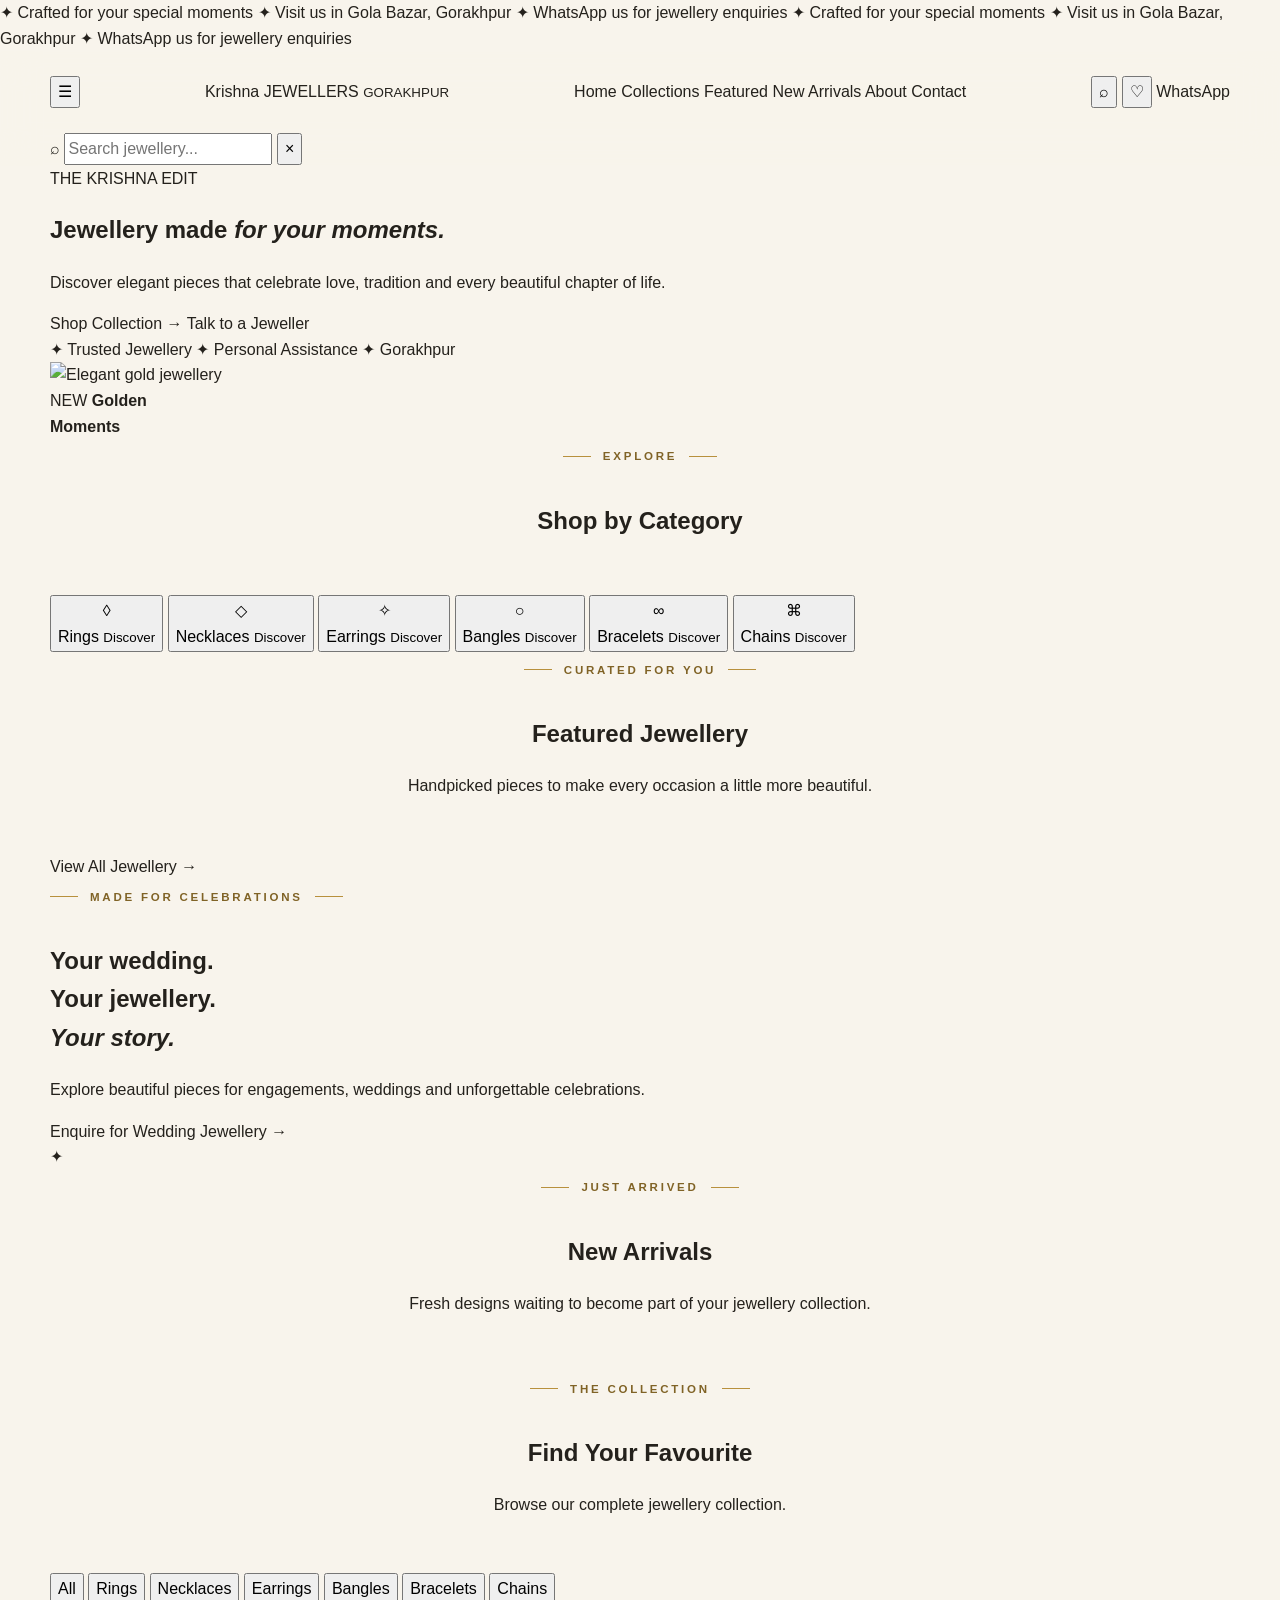
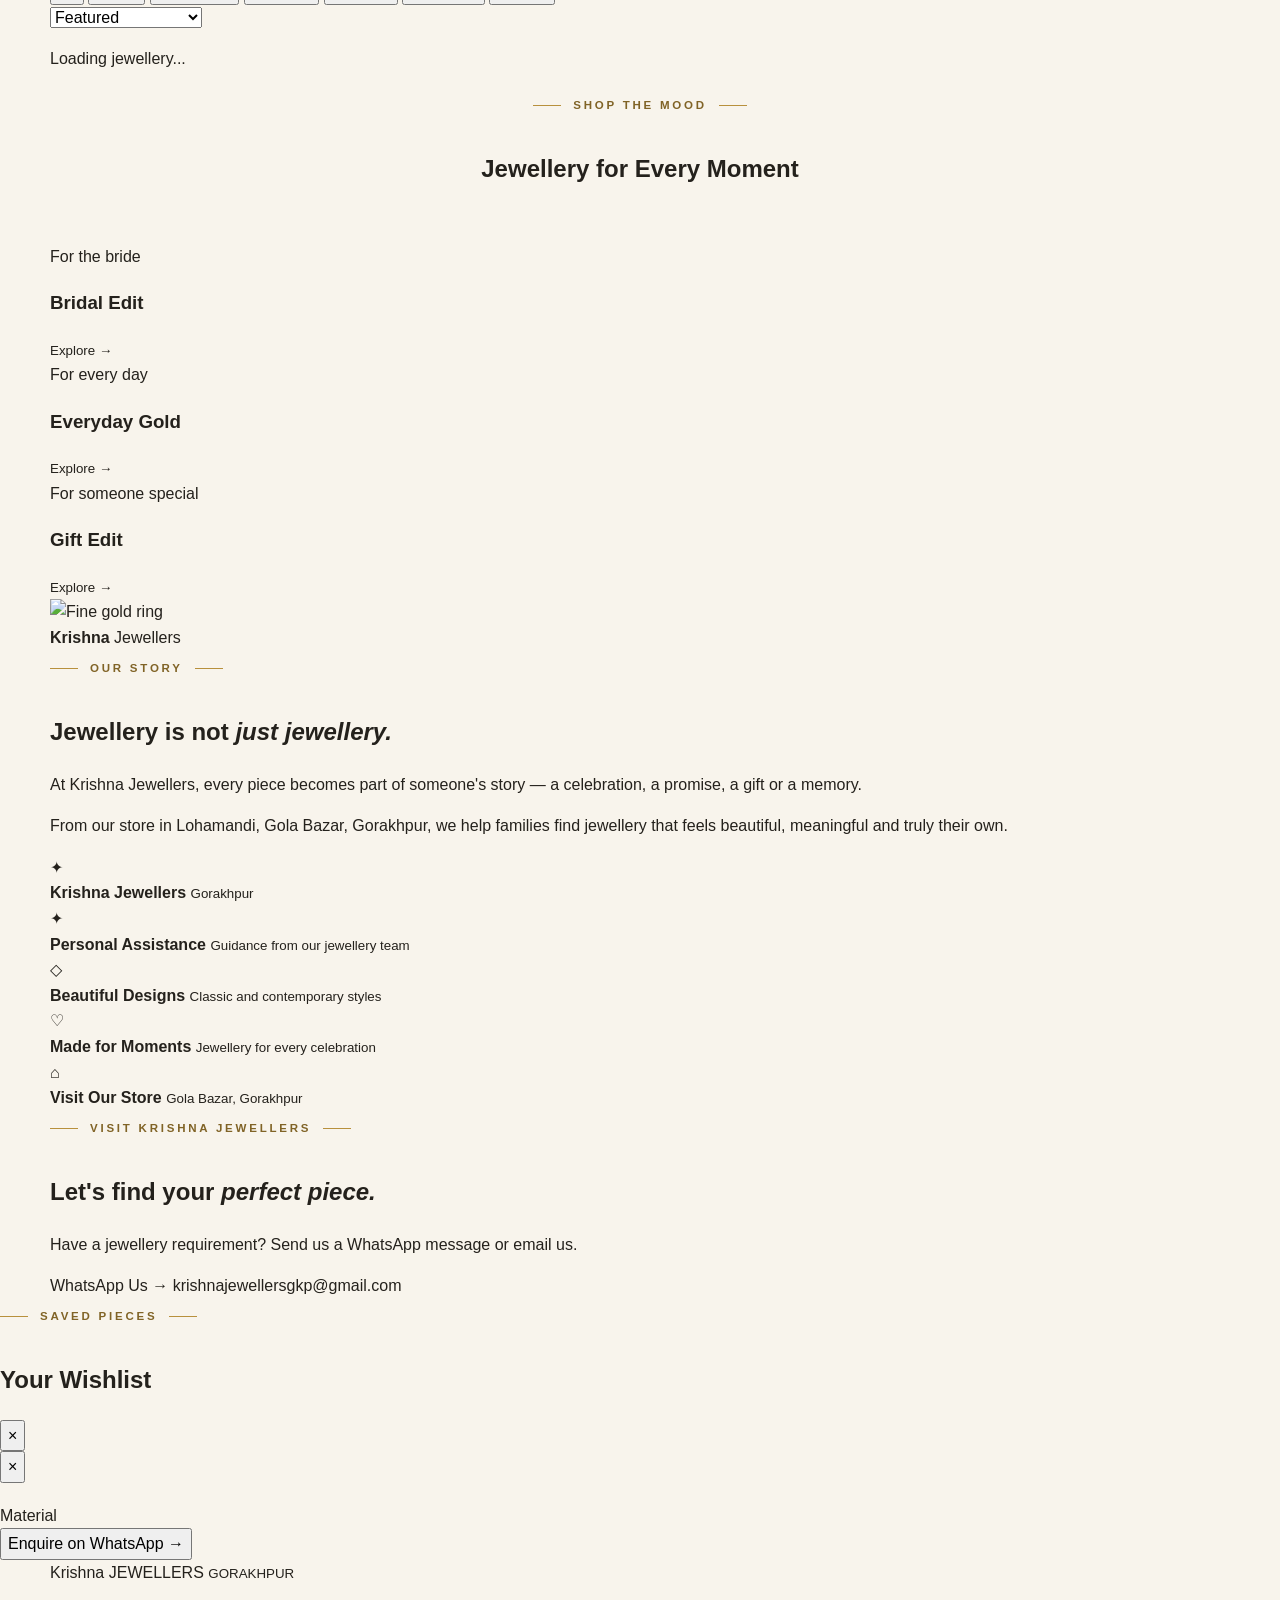
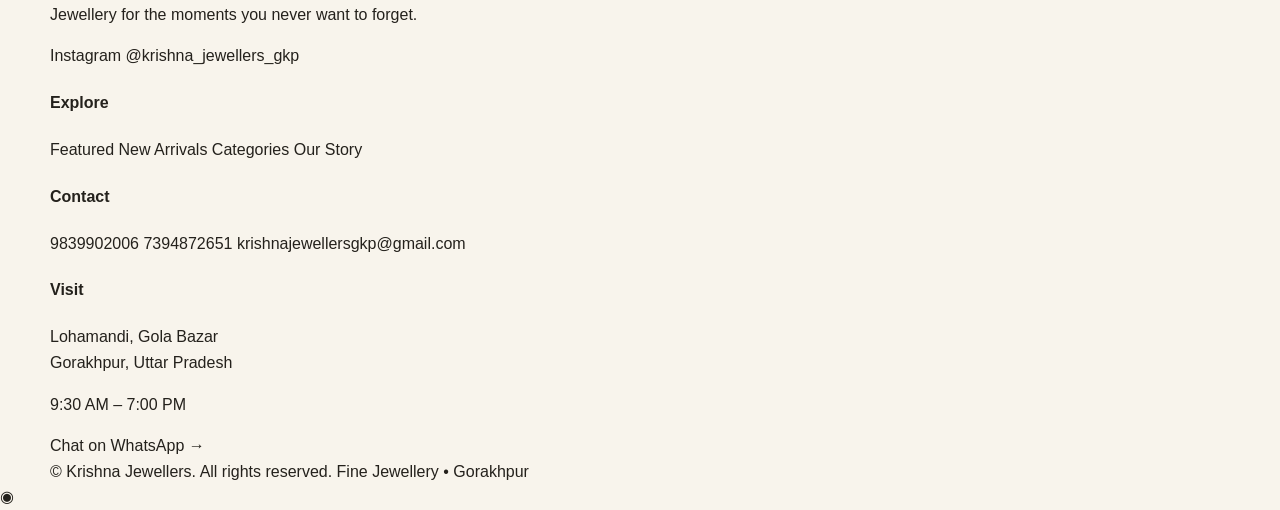
==== commit 99a7ab3b: "Update index.html" ====
--- a/index.html
+++ b/index.html
@@ -2,29 +2,22 @@
 <html lang="en">
 <head>
   <meta charset="UTF-8">
-
-  <meta
-    name="viewport"
-    content="width=device-width, initial-scale=1.0"
-  >
+  <meta name="viewport" content="width=device-width, initial-scale=1.0">
 
   <meta
     name="description"
-    content="Krishna Jewellers Gorakhpur — timeless gold jewellery, elegant designs and trusted craftsmanship."
+    content="Krishna Jewellers Gorakhpur — discover elegant gold jewellery, bridal jewellery, rings, necklaces, earrings, bangles and more."
   >
 
-  <meta
-    name="theme-color"
-    content="#171717"
-  >
-
-  <title>Krishna Jewellers | Gorakhpur</title>
+  <meta name="theme-color" content="#f6dfe5">
+
+  <title>Krishna Jewellers | Fine Jewellery in Gorakhpur</title>
 
   <link rel="preconnect" href="https://fonts.googleapis.com">
   <link rel="preconnect" href="https://fonts.gstatic.com" crossorigin>
 
   <link
-    href="https://fonts.googleapis.com/css2?family=Inter:wght@400;500;600;700&display=swap"
+    href="https://fonts.googleapis.com/css2?family=DM+Sans:wght@400;500;600;700&family=Playfair+Display:wght@400;500;600;700&display=swap"
     rel="stylesheet"
   >
 
@@ -33,150 +26,109 @@
 
 <body>
 
-  <!-- =====================================================
-       HEADER
-  ====================================================== -->
+  <!-- ANNOUNCEMENT -->
+
+  <div class="announcement">
+    <div class="announcement-track">
+      <span>✦ Crafted for your special moments</span>
+      <span>✦ Visit us in Gola Bazar, Gorakhpur</span>
+      <span>✦ WhatsApp us for jewellery enquiries</span>
+      <span>✦ Crafted for your special moments</span>
+      <span>✦ Visit us in Gola Bazar, Gorakhpur</span>
+      <span>✦ WhatsApp us for jewellery enquiries</span>
+    </div>
+  </div>
+
+
+  <!-- HEADER -->
 
   <header class="site-header" id="siteHeader">
 
     <div class="container header-inner">
 
-      <a
-        href="#home"
-        class="brand"
-        aria-label="Krishna Jewellers home"
+      <button
+        class="mobile-menu-button"
+        id="mobileMenuBtn"
+        type="button"
+        aria-label="Open menu"
       >
-        <span class="brand-name">
-          Krishna Jewellers
-        </span>
-
-        <span class="brand-tagline">
-          Gorakhpur • Fine Jewellery
-        </span>
+        ☰
+      </button>
+
+      <a href="#home" class="brand">
+        <span class="brand-script">Krishna</span>
+        <span class="brand-main">JEWELLERS</span>
+        <small>GORAKHPUR</small>
       </a>
 
-      <nav
-        class="main-nav"
-        id="mainNav"
-        aria-label="Main navigation"
-      >
+      <nav class="main-nav" id="mainNav">
         <a href="#home">Home</a>
-        <a href="#collection">Collection</a>
-        <a href="#story">Our Story</a>
-        <a href="#services">Services</a>
+        <a href="#categories">Collections</a>
+        <a href="#featured">Featured</a>
+        <a href="#new-arrivals">New Arrivals</a>
+        <a href="#about">About</a>
         <a href="#contact">Contact</a>
       </nav>
 
       <div class="header-actions">
 
         <button
-          class="icon-btn"
           id="searchToggle"
+          class="header-icon"
           type="button"
-          aria-label="Search jewellery"
-        >
-          <svg
-            width="19"
-            height="19"
-            viewBox="0 0 24 24"
-            fill="none"
-            stroke="currentColor"
-            stroke-width="1.8"
-          >
-            <circle cx="11" cy="11" r="7"></circle>
-            <path d="m20 20-4-4"></path>
-          </svg>
+          aria-label="Search"
+        >
+          <span>⌕</span>
         </button>
 
         <button
-          class="icon-btn"
           id="wishlistBtn"
+          class="header-icon wishlist-header"
           type="button"
-          aria-label="Open wishlist"
-        >
-          <svg
-            width="20"
-            height="20"
-            viewBox="0 0 24 24"
-            fill="none"
-            stroke="currentColor"
-            stroke-width="1.8"
-          >
-            <path
-              d="M20.8 8.9c0 5.4-8.8 10.1-8.8 10.1S3.2 14.3 3.2 8.9A4.7 4.7 0 0 1 12 6.2a4.7 4.7 0 0 1 8.8 2.7Z"
-            ></path>
-          </svg>
-
-          <span
-            id="wishlistCount"
-            class="hidden"
-          >
-            0
-          </span>
+          aria-label="Wishlist"
+        >
+          ♡
+          <span id="wishlistCount" class="count hidden">0</span>
         </button>
 
-        <button
-          class="icon-btn mobile-menu-btn"
-          id="mobileMenuBtn"
-          type="button"
-          aria-label="Open menu"
-        >
-          <svg
-            width="21"
-            height="21"
-            viewBox="0 0 24 24"
-            fill="none"
-            stroke="currentColor"
-            stroke-width="1.8"
-          >
-            <path d="M4 7h16"></path>
-            <path d="M4 12h16"></path>
-            <path d="M4 17h16"></path>
-          </svg>
-        </button>
+        <a
+          class="header-whatsapp"
+          href="https://wa.me/919839902006"
+          target="_blank"
+          rel="noopener noreferrer"
+        >
+          WhatsApp
+        </a>
 
       </div>
 
     </div>
 
-    <!-- Search -->
-
-    <div
-      class="search-panel"
-      id="searchPanel"
-    >
+
+    <!-- SEARCH -->
+
+    <div class="search-panel" id="searchPanel">
+
       <div class="container search-inner">
 
-        <svg
-          width="20"
-          height="20"
-          viewBox="0 0 24 24"
-          fill="none"
-          stroke="currentColor"
-          stroke-width="1.8"
-        >
-          <circle cx="11" cy="11" r="7"></circle>
-          <path d="m20 20-4-4"></path>
-        </svg>
+        <span>⌕</span>
 
         <input
           id="searchInput"
-          class="search-input"
           type="search"
-          placeholder="Search rings, necklaces, earrings..."
+          placeholder="Search jewellery..."
           autocomplete="off"
         >
 
         <button
           id="searchClose"
-          class="icon-btn"
           type="button"
-          aria-label="Close search"
         >
           ×
         </button>
 
       </div>
+
     </div>
 
   </header>
@@ -184,54 +136,81 @@
 
   <main>
 
-    <!-- ===================================================
-         HERO
-    ==================================================== -->
-
-    <section
-      class="hero"
-      id="home"
-    >
-
-      <div class="container">
-
-        <div class="hero-content">
-
-          <div class="eyebrow">
-            Since 1987
-          </div>
+    <!-- HERO -->
+
+    <section class="hero" id="home">
+
+      <div class="hero-shape hero-shape-one"></div>
+      <div class="hero-shape hero-shape-two"></div>
+
+      <div class="container hero-grid">
+
+        <div class="hero-copy">
+
+          <span class="hero-kicker">
+            THE KRISHNA EDIT
+          </span>
 
           <h1>
-            Jewellery
-            <span>that tells your story.</span>
+            Jewellery made
+            <em>for your moments.</em>
           </h1>
 
           <p>
-            Discover timeless gold jewellery crafted with
-            care, elegance and generations of trusted
-            craftsmanship in the heart of Gorakhpur.
+            Discover elegant pieces that celebrate love,
+            tradition and every beautiful chapter of life.
           </p>
 
-          <div class="hero-actions">
+          <div class="hero-buttons">
 
             <a
-              href="#collection"
-              class="btn btn-primary"
+              href="#featured"
+              class="gold-button"
             >
-              Explore Collection
+              Shop Collection
+              <span>→</span>
             </a>
 
             <a
               href="https://wa.me/919839902006"
-              class="btn btn-outline"
+              class="text-button"
               target="_blank"
               rel="noopener noreferrer"
             >
-              WhatsApp Us
+              Talk to a Jeweller
             </a>
 
           </div>
 
+          <div class="hero-trust">
+
+            <span>✦ Trusted Jewellery</span>
+            <span>✦ Personal Assistance</span>
+            <span>✦ Gorakhpur</span>
+
+          </div>
+
+        </div>
+
+
+        <div class="hero-visual">
+
+          <div class="hero-circle"></div>
+
+          <div class="hero-image-card">
+
+            <img
+              src="https://images.unsplash.com/photo-1611652022419-a9419f74343d?auto=format&fit=crop&w=1200&q=85"
+              alt="Elegant gold jewellery"
+            >
+
+          </div>
+
+          <div class="floating-note">
+            <span>NEW</span>
+            <strong>Golden<br>Moments</strong>
+          </div>
+
         </div>
 
       </div>
@@ -239,276 +218,350 @@
     </section>
 
 
-    <!-- ===================================================
-         FEATURES
-    ==================================================== -->
-
-    <section class="features">
-
-      <div class="feature-grid">
-
-        <div class="feature">
-
-          <div class="feature-icon">
-            <svg
-              width="23"
-              height="23"
-              viewBox="0 0 24 24"
-              fill="none"
-              stroke="currentColor"
-              stroke-width="1.5"
+    <!-- CATEGORY STRIP -->
+
+    <section class="category-strip" id="categories">
+
+      <div class="container">
+
+        <div class="section-heading compact">
+
+          <span class="eyebrow">Explore</span>
+
+          <h2>Shop by Category</h2>
+
+        </div>
+
+        <div class="category-grid">
+
+          <button
+            class="category-card category-button"
+            data-category="rings"
+            type="button"
+          >
+            <div class="category-icon">◊</div>
+            <span>Rings</span>
+            <small>Discover</small>
+          </button>
+
+          <button
+            class="category-card category-button"
+            data-category="necklaces"
+            type="button"
+          >
+            <div class="category-icon">◇</div>
+            <span>Necklaces</span>
+            <small>Discover</small>
+          </button>
+
+          <button
+            class="category-card category-button"
+            data-category="earrings"
+            type="button"
+          >
+            <div class="category-icon">✧</div>
+            <span>Earrings</span>
+            <small>Discover</small>
+          </button>
+
+          <button
+            class="category-card category-button"
+            data-category="bangles"
+            type="button"
+          >
+            <div class="category-icon">○</div>
+            <span>Bangles</span>
+            <small>Discover</small>
+          </button>
+
+          <button
+            class="category-card category-button"
+            data-category="bracelets"
+            type="button"
+          >
+            <div class="category-icon">∞</div>
+            <span>Bracelets</span>
+            <small>Discover</small>
+          </button>
+
+          <button
+            class="category-card category-button"
+            data-category="chains"
+            type="button"
+          >
+            <div class="category-icon">⌘</div>
+            <span>Chains</span>
+            <small>Discover</small>
+          </button>
+
+        </div>
+
+      </div>
+
+    </section>
+
+
+    <!-- FEATURED -->
+
+    <section class="product-section" id="featured">
+
+      <div class="container">
+
+        <div class="section-heading split-heading">
+
+          <div>
+            <span class="eyebrow">Curated for you</span>
+            <h2>Featured Jewellery</h2>
+          </div>
+
+          <p>
+            Handpicked pieces to make every occasion
+            a little more beautiful.
+          </p>
+
+        </div>
+
+
+        <div
+          class="modern-product-grid"
+          id="featuredGrid"
+        >
+        </div>
+
+        <div class="section-action">
+          <a
+            href="#all-products"
+            class="outline-button"
+          >
+            View All Jewellery
+            <span>→</span>
+          </a>
+        </div>
+
+      </div>
+
+    </section>
+
+
+    <!-- PROMOTIONAL BANNER -->
+
+    <section class="luxury-banner">
+
+      <div class="luxury-banner-pattern"></div>
+
+      <div class="container luxury-banner-inner">
+
+        <div>
+
+          <span class="eyebrow light">
+            Made for celebrations
+          </span>
+
+          <h2>
+            Your wedding.
+            <br>
+            Your jewellery.
+            <br>
+            <em>Your story.</em>
+          </h2>
+
+          <p>
+            Explore beautiful pieces for engagements,
+            weddings and unforgettable celebrations.
+          </p>
+
+          <a
+            href="https://wa.me/919839902006"
+            class="white-button"
+            target="_blank"
+            rel="noopener noreferrer"
+          >
+            Enquire for Wedding Jewellery
+            <span>→</span>
+          </a>
+
+        </div>
+
+        <div class="banner-jewel">
+          <div class="jewel-glow"></div>
+          <span>✦</span>
+        </div>
+
+      </div>
+
+    </section>
+
+
+    <!-- NEW ARRIVALS -->
+
+    <section
+      class="product-section lavender-section"
+      id="new-arrivals"
+    >
+
+      <div class="container">
+
+        <div class="section-heading split-heading">
+
+          <div>
+            <span class="eyebrow">Just arrived</span>
+            <h2>New Arrivals</h2>
+          </div>
+
+          <p>
+            Fresh designs waiting to become part of
+            your jewellery collection.
+          </p>
+
+        </div>
+
+
+        <div
+          class="modern-product-grid"
+          id="newArrivalsGrid"
+        >
+        </div>
+
+      </div>
+
+    </section>
+
+
+    <!-- ALL PRODUCTS -->
+
+    <section
+      class="product-section"
+      id="all-products"
+    >
+
+      <div class="container">
+
+        <div class="section-heading">
+
+          <span class="eyebrow">The collection</span>
+
+          <h2>Find Your Favourite</h2>
+
+          <p>
+            Browse our complete jewellery collection.
+          </p>
+
+        </div>
+
+
+        <div class="catalogue-controls">
+
+          <div
+            class="category-filters"
+            id="categoryTabs"
+          >
+
+            <button
+              class="filter-button active"
+              data-category="all"
+              type="button"
             >
-              <path d="M12 3 4 9l8 12 8-12-8-6Z"></path>
-              <path d="m4 9 8 3 8-3"></path>
-            </svg>
-          </div>
-
-          <h3>
-            Fine Craftsmanship
-          </h3>
-
-          <p>
-            Carefully selected designs made to last
-            for generations.
-          </p>
-
-        </div>
-
-        <div class="feature">
-
-          <div class="feature-icon">
-            <svg
-              width="23"
-              height="23"
-              viewBox="0 0 24 24"
-              fill="none"
-              stroke="currentColor"
-              stroke-width="1.5"
+              All
+            </button>
+
+            <button
+              class="filter-button"
+              data-category="rings"
+              type="button"
             >
-              <circle cx="12" cy="12" r="9"></circle>
-              <path d="M12 7v5l3 2"></path>
-            </svg>
-          </div>
-
-          <h3>
-            Trusted Service
-          </h3>
-
-          <p>
-            Personal attention and honest guidance
-            for every customer.
-          </p>
-
-        </div>
-
-        <div class="feature">
-
-          <div class="feature-icon">
-            <svg
-              width="23"
-              height="23"
-              viewBox="0 0 24 24"
-              fill="none"
-              stroke="currentColor"
-              stroke-width="1.5"
+              Rings
+            </button>
+
+            <button
+              class="filter-button"
+              data-category="necklaces"
+              type="button"
             >
-              <path d="M12 3 5 6v5c0 5 3 8 7 10 4-2 7-5 7-10V6l-7-3Z"></path>
-              <path d="m9 12 2 2 4-4"></path>
-            </svg>
-          </div>
-
-          <h3>
-            Quality You Can Trust
-          </h3>
-
-          <p>
-            Jewellery selected with quality and
-            authenticity in mind.
-          </p>
-
-        </div>
-
-      </div>
-
-    </section>
-
-
-    <!-- ===================================================
-         COLLECTION
-    ==================================================== -->
-
-    <section
-      class="section"
-      id="collection"
-    >
-
-      <div class="container">
-
-        <div class="section-heading">
-
-          <div class="eyebrow">
-            The Collection
-          </div>
-
-          <h2 class="section-title">
-            Discover something
-            <br>
-            truly yours.
-          </h2>
-
-          <p class="section-subtitle">
-            Explore our collection of elegant jewellery.
-            Every piece can be viewed and discussed directly
-            with Krishna Jewellers.
-          </p>
-
-        </div>
-
-
-        <!-- Categories -->
-
-        <div
-          class="category-tabs"
-          id="categoryTabs"
-          role="tablist"
-          aria-label="Jewellery categories"
-        >
-
-          <button
-            class="category-tab active"
-            type="button"
-            data-category="all"
-          >
-            All
-          </button>
-
-          <button
-            class="category-tab"
-            type="button"
-            data-category="rings"
-          >
-            Rings
-          </button>
-
-          <button
-            class="category-tab"
-            type="button"
-            data-category="necklaces"
-          >
-            Necklaces
-          </button>
-
-          <button
-            class="category-tab"
-            type="button"
-            data-category="earrings"
-          >
-            Earrings
-          </button>
-
-          <button
-            class="category-tab"
-            type="button"
-            data-category="bangles"
-          >
-            Bangles
-          </button>
-
-          <button
-            class="category-tab"
-            type="button"
-            data-category="bracelets"
-          >
-            Bracelets
-          </button>
-
-          <button
-            class="category-tab"
-            type="button"
-            data-category="chains"
-          >
-            Chains
-          </button>
-
-          <button
-            class="category-tab"
-            type="button"
-            data-category="other"
-          >
-            Other
-          </button>
-
-        </div>
-
-
-        <!-- Toolbar -->
-
-        <div class="catalogue-toolbar">
-
-          <div
-            class="product-result-text"
-            id="productResultText"
-          >
-            Loading collection...
-          </div>
+              Necklaces
+            </button>
+
+            <button
+              class="filter-button"
+              data-category="earrings"
+              type="button"
+            >
+              Earrings
+            </button>
+
+            <button
+              class="filter-button"
+              data-category="bangles"
+              type="button"
+            >
+              Bangles
+            </button>
+
+            <button
+              class="filter-button"
+              data-category="bracelets"
+              type="button"
+            >
+              Bracelets
+            </button>
+
+            <button
+              class="filter-button"
+              data-category="chains"
+              type="button"
+            >
+              Chains
+            </button>
+
+          </div>
+
 
           <select
             id="sortProducts"
-            class="sort-products"
+            class="sort-select"
             aria-label="Sort products"
           >
-            <option value="featured">
-              Featured
-            </option>
-
-            <option value="newest">
-              Newest
-            </option>
-
-            <option value="name">
-              Name
-            </option>
-
-            <option value="price-low">
-              Price: Low to High
-            </option>
-
-            <option value="price-high">
-              Price: High to Low
-            </option>
+            <option value="featured">Featured</option>
+            <option value="newest">Newest</option>
+            <option value="name">Name</option>
+            <option value="price-low">Price: Low to High</option>
+            <option value="price-high">Price: High to Low</option>
           </select>
 
         </div>
 
 
-        <!-- Products -->
+        <p
+          id="productResultText"
+          class="result-text"
+        >
+          Loading jewellery...
+        </p>
+
 
         <div
-          class="product-grid"
+          class="modern-product-grid all-products-grid"
           id="productGrid"
         >
         </div>
 
 
-        <!-- Empty -->
-
         <div
+          class="empty-state hidden"
           id="emptyState"
-          class="empty-state hidden"
-        >
-
-          <h3>
-            Nothing found
-          </h3>
+        >
+
+          <div>✦</div>
+
+          <h3>No jewellery found</h3>
 
           <p>
-            Try another search or jewellery category.
+            Try another category or search term.
           </p>
 
           <button
             id="clearFiltersBtn"
+            class="gold-button"
             type="button"
-            class="btn btn-outline"
           >
             Clear Filters
           </button>
@@ -520,70 +573,118 @@
     </section>
 
 
-    <!-- ===================================================
-         STORY
-    ==================================================== -->
+    <!-- OCCASIONS -->
+
+    <section class="occasion-section">
+
+      <div class="container">
+
+        <div class="section-heading">
+
+          <span class="eyebrow">Shop the mood</span>
+
+          <h2>Jewellery for Every Moment</h2>
+
+        </div>
+
+
+        <div class="occasion-grid">
+
+          <a
+            href="#featured"
+            class="occasion-card occasion-bridal"
+          >
+            <div>
+              <span>For the bride</span>
+              <h3>Bridal Edit</h3>
+              <small>Explore →</small>
+            </div>
+          </a>
+
+          <a
+            href="#featured"
+            class="occasion-card occasion-daily"
+          >
+            <div>
+              <span>For every day</span>
+              <h3>Everyday Gold</h3>
+              <small>Explore →</small>
+            </div>
+          </a>
+
+          <a
+            href="#featured"
+            class="occasion-card occasion-gift"
+          >
+            <div>
+              <span>For someone special</span>
+              <h3>Gift Edit</h3>
+              <small>Explore →</small>
+            </div>
+          </a>
+
+        </div>
+
+      </div>
+
+    </section>
+
+
+    <!-- ABOUT -->
 
     <section
-      class="section story"
-      id="story"
+      class="about-section"
+      id="about"
     >
 
-      <div class="container">
-
-        <div class="story-grid">
-
-          <div class="story-copy">
-
-            <div class="eyebrow">
-              Our Story
+      <div class="container about-grid">
+
+        <div class="about-image">
+
+          <img
+            src="https://images.unsplash.com/photo-1605100804763-247f67b3557e?auto=format&fit=crop&w=1100&q=85"
+            alt="Fine gold ring"
+            loading="lazy"
+          >
+
+          <div class="about-badge">
+            <strong>Krishna</strong>
+            <span>Jewellers</span>
+          </div>
+
+        </div>
+
+
+        <div class="about-copy">
+
+          <span class="eyebrow">
+            Our story
+          </span>
+
+          <h2>
+            Jewellery is not
+            <em>just jewellery.</em>
+          </h2>
+
+          <p>
+            At Krishna Jewellers, every piece becomes
+            part of someone's story — a celebration,
+            a promise, a gift or a memory.
+          </p>
+
+          <p>
+            From our store in Lohamandi, Gola Bazar,
+            Gorakhpur, we help families find jewellery
+            that feels beautiful, meaningful and truly
+            their own.
+          </p>
+
+          <div class="about-signature">
+            <span>✦</span>
+            <div>
+              <strong>Krishna Jewellers</strong>
+              <small>Gorakhpur</small>
             </div>
-
-            <h2 class="section-title">
-              A tradition of
-              <br>
-              timeless elegance.
-            </h2>
-
-            <p>
-              At Krishna Jewellers, jewellery is more than
-              an ornament. It is part of celebrations,
-              memories and the moments that become family
-              stories.
-            </p>
-
-            <p>
-              Based in Lohamandi, Gola Bazar, Gorakhpur,
-              we bring together traditional craftsmanship
-              and elegant contemporary designs.
-            </p>
-
-            <p>
-              Whether you are looking for a special gift,
-              wedding jewellery or an everyday piece,
-              our team is here to help you find something
-              that feels uniquely yours.
-            </p>
-
-            <a
-              href="https://wa.me/919839902006"
-              class="btn btn-gold"
-              target="_blank"
-              rel="noopener noreferrer"
-            >
-              Talk to Us
-            </a>
-
-          </div>
-
-          <div class="story-image">
-
-            <img
-              src="https://images.unsplash.com/photo-1617038260897-41a1f14a8ca0?auto=format&fit=crop&w=1200&q=85"
-              alt="Elegant gold jewellery"
-              loading="lazy"
-            >
-
           </div>
 
         </div>
@@ -593,88 +694,95 @@
     </section>
 
 
-    <!-- ===================================================
-         SERVICES
-    ==================================================== -->
+    <!-- TRUST -->
+
+    <section class="trust-section">
+
+      <div class="container trust-grid">
+
+        <div class="trust-item">
+          <span>✦</span>
+          <div>
+            <strong>Personal Assistance</strong>
+            <small>Guidance from our jewellery team</small>
+          </div>
+        </div>
+
+        <div class="trust-item">
+          <span>◇</span>
+          <div>
+            <strong>Beautiful Designs</strong>
+            <small>Classic and contemporary styles</small>
+          </div>
+        </div>
+
+        <div class="trust-item">
+          <span>♡</span>
+          <div>
+            <strong>Made for Moments</strong>
+            <small>Jewellery for every celebration</small>
+          </div>
+        </div>
+
+        <div class="trust-item">
+          <span>⌂</span>
+          <div>
+            <strong>Visit Our Store</strong>
+            <small>Gola Bazar, Gorakhpur</small>
+          </div>
+        </div>
+
+      </div>
+
+    </section>
+
+
+    <!-- CONTACT -->
 
     <section
-      class="section"
-      id="services"
+      class="contact-section"
+      id="contact"
     >
 
-      <div class="container">
-
-        <div class="section-heading">
-
-          <div class="eyebrow">
-            Our Services
-          </div>
-
-          <h2 class="section-title">
-            Personal service,
-            <br>
-            every step of the way.
+      <div class="container contact-box">
+
+        <div>
+
+          <span class="eyebrow light">
+            Visit Krishna Jewellers
+          </span>
+
+          <h2>
+            Let's find your
+            <em>perfect piece.</em>
           </h2>
 
-        </div>
-
-
-        <div class="services-grid">
-
-          <article class="service-card">
-
-            <div class="service-number">
-              01
-            </div>
-
-            <h3>
-              Jewellery Selection
-            </h3>
-
-            <p>
-              Tell us what you are looking for and our
-              team will help you explore designs suited
-              to your occasion and style.
-            </p>
-
-          </article>
-
-
-          <article class="service-card">
-
-            <div class="service-number">
-              02
-            </div>
-
-            <h3>
-              Wedding Jewellery
-            </h3>
-
-            <p>
-              Discover elegant pieces for weddings,
-              engagements and the celebrations that
-              matter most.
-            </p>
-
-          </article>
-
-
-          <article class="service-card">
-
-            <div class="service-number">
-              03
-            </div>
-
-            <h3>
-              Personal Assistance
-            </h3>
-
-            <p>
-              Have a question about a piece? Contact us
-              directly through WhatsApp for assistance.
-            </p>
-
-          </article>
+          <p>
+            Have a jewellery requirement?
+            Send us a WhatsApp message or email us.
+          </p>
+
+        </div>
+
+
+        <div class="contact-actions">
+
+          <a
+            href="https://wa.me/919839902006"
+            class="white-button"
+            target="_blank"
+            rel="noopener noreferrer"
+          >
+            WhatsApp Us
+            <span>→</span>
+          </a>
+
+          <a
+            href="mailto:krishnajewellersgkp@gmail.com"
+            class="contact-email"
+          >
+            krishnajewellersgkp@gmail.com
+          </a>
 
         </div>
 
@@ -682,252 +790,92 @@
 
     </section>
 
-
-    <!-- ===================================================
-         TESTIMONIALS
-    ==================================================== -->
-
-    <section class="section testimonials">
-
-      <div class="container">
-
-        <div class="section-heading">
-
-          <div class="eyebrow">
-            Our Customers
-          </div>
-
-          <h2 class="section-title">
-            Moments worth remembering.
-          </h2>
-
-        </div>
-
-
-        <div class="testimonial-grid">
-
-          <article class="testimonial">
-
-            <div class="stars">
-              ★★★★★
-            </div>
-
-            <p>
-              “Beautiful collection and very helpful
-              service. The experience felt personal from
-              beginning to end.”
-            </p>
-
-            <strong>
-              Krishna Jewellers Customer
-            </strong>
-
-          </article>
-
-
-          <article class="testimonial">
-
-            <div class="stars">
-              ★★★★★
-            </div>
-
-            <p>
-              “The designs are elegant and the staff helped
-              us choose something perfect for a special
-              occasion.”
-            </p>
-
-            <strong>
-              Krishna Jewellers Customer
-            </strong>
-
-          </article>
-
-
-          <article class="testimonial">
-
-            <div class="stars">
-              ★★★★★
-            </div>
-
-            <p>
-              “A lovely jewellery shopping experience.
-              We received genuine guidance and excellent
-              attention.”
-            </p>
-
-            <strong>
-              Krishna Jewellers Customer
-            </strong>
-
-          </article>
-
-        </div>
-
-      </div>
-
-    </section>
-
-
-    <!-- ===================================================
-         NEWSLETTER
-    ==================================================== -->
-
-    <section class="section newsletter">
-
-      <div class="container">
-
-        <div class="newsletter-box">
-
-          <div class="eyebrow">
-            Stay Connected
-          </div>
-
-          <h2 class="section-title">
-            Discover new arrivals.
-          </h2>
-
-          <p class="section-subtitle">
-            Join our mailing list for updates, new
-            jewellery designs and special announcements.
-          </p>
-
-          <form
-            id="newsletterForm"
-            class="newsletter-form"
-          >
-
-            <input
-              type="email"
-              name="email"
-              placeholder="Your email address"
-              aria-label="Email address"
-              required
-            >
-
-            <button
-              type="submit"
-              class="btn btn-gold"
-            >
-              Subscribe
-            </button>
-
-          </form>
-
-        </div>
-
-      </div>
-
-    </section>
-
   </main>
 
 
-  <!-- =====================================================
-       WISHLIST DRAWER
-  ====================================================== -->
+  <!-- WISHLIST DRAWER -->
 
   <aside
     class="drawer"
     id="wishlistDrawer"
-    aria-label="Wishlist"
   >
 
     <div class="drawer-header">
 
-      <h2>
-        Your Wishlist
-      </h2>
+      <div>
+        <span class="eyebrow">Saved pieces</span>
+        <h2>Your Wishlist</h2>
+      </div>
 
       <button
         id="wishlistClose"
+        type="button"
         class="drawer-close"
-        type="button"
-        aria-label="Close wishlist"
       >
         ×
       </button>
 
     </div>
 
-    <div id="wishlistItems">
-    </div>
+    <div id="wishlistItems"></div>
 
   </aside>
 
 
-  <!-- =====================================================
-       PRODUCT MODAL
-  ====================================================== -->
+  <!-- PRODUCT MODAL -->
 
   <div
     class="modal-overlay"
     id="productModal"
-    role="dialog"
-    aria-modal="true"
-    aria-labelledby="productModalName"
   >
 
-    <div class="modal">
+    <div class="product-modal">
 
       <button
         id="productModalClose"
+        type="button"
         class="modal-close"
-        type="button"
-        aria-label="Close product details"
       >
         ×
       </button>
 
-
-      <div class="product-detail">
-
-        <div class="product-detail-image">
-
+      <div class="product-modal-grid">
+
+        <div class="modal-product-image">
           <img
             id="productModalImage"
             src=""
             alt=""
           >
-
-        </div>
-
-
-        <div class="product-detail-content">
+        </div>
+
+        <div class="modal-product-info">
+
+          <span
+            id="productModalCategory"
+            class="product-category"
+          ></span>
+
+          <h2 id="productModalName"></h2>
+
+          <p id="productModalDescription"></p>
+
+          <div class="modal-material">
+            <span>Material</span>
+            <strong id="productModalMaterial"></strong>
+          </div>
 
           <div
-            class="product-category"
-            id="productModalCategory"
-          >
-          </div>
-
-          <h2 id="productModalName">
-          </h2>
-
-          <p id="productModalDescription">
-          </p>
-
-          <p>
-            <strong>
-              Material:
-            </strong>
-
-            <span id="productModalMaterial">
-            </span>
-          </p>
-
-          <div
-            class="detail-price"
             id="productModalPrice"
-          >
-          </div>
+            class="modal-price"
+          ></div>
 
           <button
             id="productModalEnquire"
+            class="gold-button wide"
             type="button"
-            class="btn btn-gold"
-          >
-            Enquire on WhatsApp
+          >
+            Enquire on WhatsApp →
           </button>
 
         </div>
@@ -939,181 +887,128 @@
   </div>
 
 
-  <!-- =====================================================
-       FOOTER
-  ====================================================== -->
-
-  <footer
-    class="site-footer"
-    id="contact"
-  >
-
-    <div class="container">
-
-      <div class="footer-grid">
-
-        <div>
-
-          <div class="footer-brand">
-            Krishna Jewellers
-          </div>
-
-          <p>
-            Timeless jewellery for timeless moments.
-          </p>
-
-          <p>
-            Gorakhpur, Uttar Pradesh
-          </p>
-
-        </div>
-
-
-        <div class="footer-column">
-
-          <h4>
-            Visit Us
-          </h4>
-
-          <p>
-            Lohamandi, Gola Bazar
-          </p>
-
-          <p>
-            Gorakhpur
-          </p>
-
-          <p>
-            9:30 AM – 7:00 PM
-          </p>
-
-        </div>
-
-
-        <div class="footer-column">
-
-          <h4>
-            Contact
-          </h4>
-
-          <a href="tel:+919839902006">
-            9839902006
-          </a>
-
-          <a href="tel:+917394872651">
-            7394872651
-          </a>
-
-          <a href="mailto:krishnajewellersgkp@gmail.com">
-            krishnajewellersgkp@gmail.com
-          </a>
-
-          <a
-            href="https://instagram.com/krishna_jewellers_gkp"
-            target="_blank"
-            rel="noopener noreferrer"
-          >
-            Instagram
-          </a>
-
-        </div>
-
-      </div>
-
-
-      <div class="footer-bottom">
-
-        <span>
-          © <span id="currentYear"></span>
-          Krishna Jewellers. All rights reserved.
-        </span>
-
-        <span>
-          Gorakhpur
-        </span>
+  <!-- FOOTER -->
+
+  <footer class="footer">
+
+    <div class="container footer-grid">
+
+      <div class="footer-brand">
+
+        <a href="#home" class="brand">
+          <span class="brand-script">Krishna</span>
+          <span class="brand-main">JEWELLERS</span>
+          <small>GORAKHPUR</small>
+        </a>
+
+        <p>
+          Jewellery for the moments you never want
+          to forget.
+        </p>
+
+        <a
+          href="https://instagram.com/krishna_jewellers_gkp"
+          target="_blank"
+          rel="noopener noreferrer"
+          class="instagram-link"
+        >
+          Instagram @krishna_jewellers_gkp
+        </a>
+
+      </div>
+
+
+      <div class="footer-column">
+
+        <h4>Explore</h4>
+
+        <a href="#featured">Featured</a>
+        <a href="#new-arrivals">New Arrivals</a>
+        <a href="#categories">Categories</a>
+        <a href="#about">Our Story</a>
+
+      </div>
+
+
+      <div class="footer-column">
+
+        <h4>Contact</h4>
+
+        <a href="tel:+919839902006">
+          9839902006
+        </a>
+
+        <a href="tel:+917394872651">
+          7394872651
+        </a>
+
+        <a href="mailto:krishnajewellersgkp@gmail.com">
+          krishnajewellersgkp@gmail.com
+        </a>
+
+      </div>
+
+
+      <div class="footer-column">
+
+        <h4>Visit</h4>
+
+        <p>
+          Lohamandi, Gola Bazar
+          <br>
+          Gorakhpur, Uttar Pradesh
+        </p>
+
+        <p>
+          9:30 AM – 7:00 PM
+        </p>
+
+        <a
+          href="https://wa.me/919839902006"
+          target="_blank"
+          rel="noopener noreferrer"
+        >
+          Chat on WhatsApp →
+        </a>
 
       </div>
 
     </div>
 
+
+    <div class="container footer-bottom">
+
+      <span>
+        © <span id="currentYear"></span>
+        Krishna Jewellers. All rights reserved.
+      </span>
+
+      <span>
+        Fine Jewellery • Gorakhpur
+      </span>
+
+    </div>
+
   </footer>
 
 
-  <!-- =====================================================
-       FLOATING WHATSAPP
-  ====================================================== -->
+  <!-- WHATSAPP -->
 
   <a
-    class="whatsapp-float"
-    data-whatsapp
     href="https://wa.me/919839902006"
+    class="floating-whatsapp"
     target="_blank"
     rel="noopener noreferrer"
-    aria-label="Chat with Krishna Jewellers on WhatsApp"
+    aria-label="WhatsApp Krishna Jewellers"
   >
-
-    <svg
-      width="28"
-      height="28"
-      viewBox="0 0 24 24"
-      fill="currentColor"
-      aria-hidden="true"
-    >
-      <path
-        d="M20.5 3.5A11.8 11.8 0 0 0 12.1 0C5.6 0 .3 5.3.3 11.8c0 2.1.6 4.1 1.6 5.9L.2 24l6.4-1.7a11.8 11.8 0 0 0 5.5 1.4h.1c6.5 0 11.8-5.3 11.8-11.8 0-3.2-1.3-6.2-3.5-8.4ZM12.2 21.6h-.1c-1.8 0-3.5-.5-5-1.4l-.4-.2-3.8 1 1-3.7-.2-.4a9.8 9.8 0 0 1-1.5-5.2C2.2 6.3 6.7 1.9 12.1 1.9c2.6 0 5.1 1 6.9 2.9a9.8 9.8 0 0 1 2.9 7c0 5.4-4.4 9.8-9.7 9.8Zm5.4-7.4c-.3-.2-1.8-.9-2.1-1-.3-.1-.5-.2-.7.2-.2.3-.8 1-.9 1.2-.2.2-.3.2-.6.1-1.6-.8-2.7-1.4-3.8-3.2-.3-.5.3-.5.9-1.7.1-.3.1-.5 0-.7-.1-.2-.7-1.7-.9-2.3-.2-.6-.5-.5-.7-.5h-.6c-.2 0-.6.1-.9.4-.3.3-1.1 1.1-1.1 2.6s1.1 3 1.3 3.2c.2.2 2.1 3.3 5.1 4.6 1.9.8 2.6.9 3.5.7.6-.1 1.8-.7 2-1.4.3-.7.3-1.3.2-1.4-.1-.2-.3-.3-.6-.4Z"
-      />
-    </svg>
-
+    <span>◉</span>
   </a>
 
 
-  <!-- =====================================================
-       SCRIPTS
-  ====================================================== -->
-
-  <script>
-    document.addEventListener("DOMContentLoaded", () => {
-      const year = document.getElementById("currentYear");
-
-      if (year) {
-        year.textContent = new Date().getFullYear();
-      }
-
-      const clearFilters =
-        document.getElementById("clearFiltersBtn");
-
-      clearFilters?.addEventListener("click", () => {
-        const searchInput =
-          document.getElementById("searchInput");
-
-        if (searchInput) {
-          searchInput.value = "";
-        }
-
-        document
-          .querySelectorAll(".category-tab")
-          .forEach((button) => {
-            button.classList.toggle(
-              "active",
-              button.dataset.category === "all"
-            );
-          });
-
-        const api = window.KrishnaJewellers;
-
-        if (api?.refreshCatalogue) {
-          api.refreshCatalogue();
-        }
-      });
-    });
-  </script>
-
-  <script
-    src="https://cdn.jsdelivr.net/npm/@supabase/supabase-js@2"
-  ></script>
-
+  <!-- SUPABASE -->
+
+  <script src="https://cdn.jsdelivr.net/npm/@supabase/supabase-js@2"></script>
   <script src="supabase-config.js"></script>
-
   <script src="script.js"></script>
 
 </body>
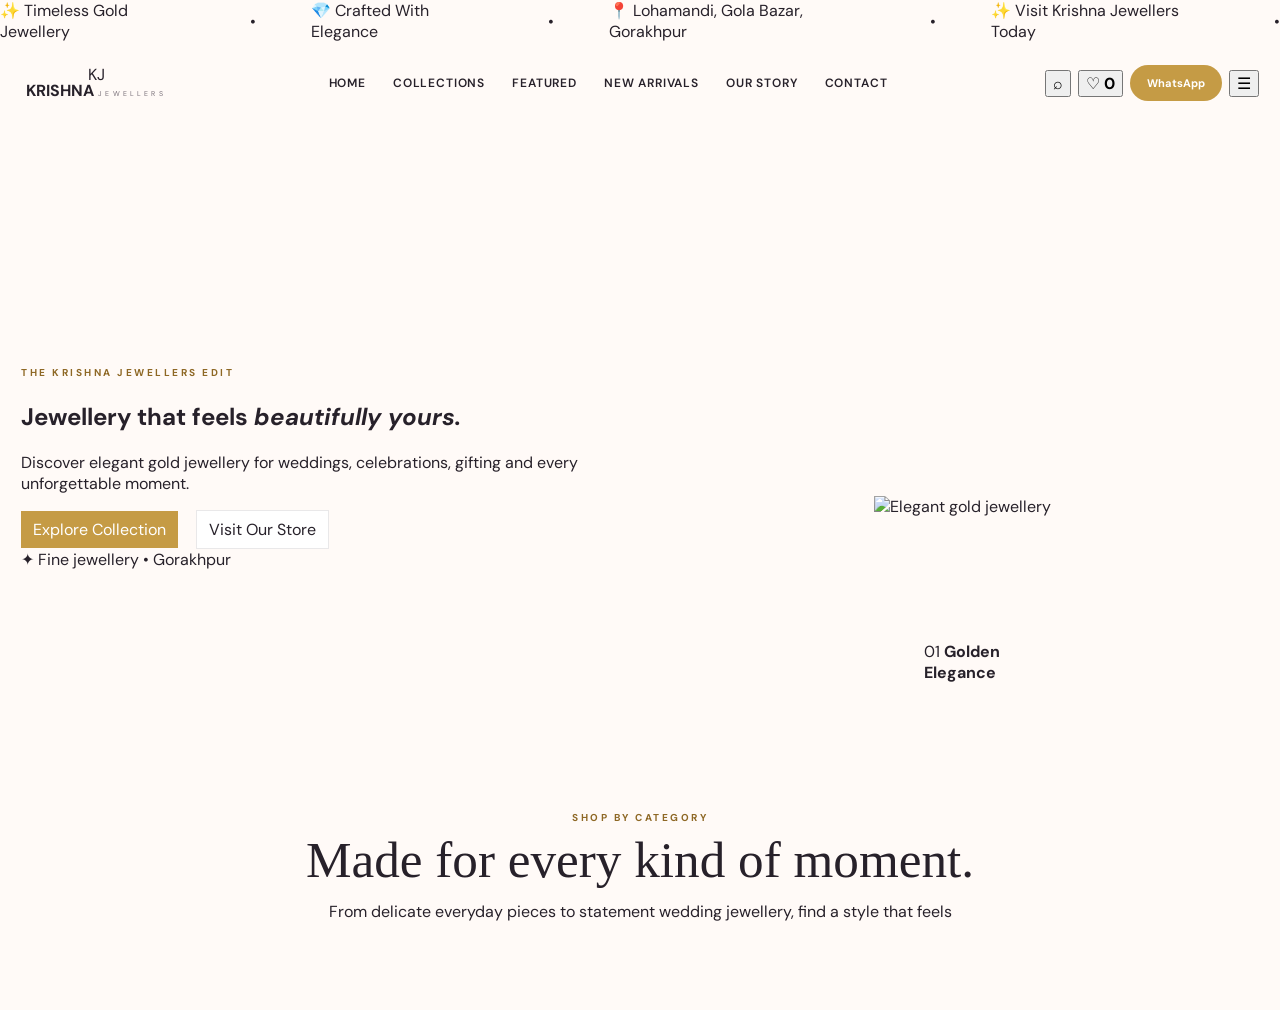
==== commit 0b666d1d: "Update index.html" ====
--- a/index.html
+++ b/index.html
@@ -4,20 +4,17 @@
   <meta charset="UTF-8">
   <meta name="viewport" content="width=device-width, initial-scale=1.0">
 
+  <title>Krishna Jewellers | Fine Jewellery in Gorakhpur</title>
   <meta
     name="description"
-    content="Krishna Jewellers Gorakhpur — discover elegant gold jewellery, bridal jewellery, rings, necklaces, earrings, bangles and more."
+    content="Discover timeless gold jewellery at Krishna Jewellers, Lohamandi, Gola Bazar, Gorakhpur."
   >
-
-  <meta name="theme-color" content="#f6dfe5">
-
-  <title>Krishna Jewellers | Fine Jewellery in Gorakhpur</title>
 
   <link rel="preconnect" href="https://fonts.googleapis.com">
   <link rel="preconnect" href="https://fonts.gstatic.com" crossorigin>
 
   <link
-    href="https://fonts.googleapis.com/css2?family=DM+Sans:wght@400;500;600;700&family=Playfair+Display:wght@400;500;600;700&display=swap"
+    href="https://fonts.googleapis.com/css2?family=Cormorant+Garamond:wght@400;500;600;700&family=DM+Sans:wght@400;500;600;700&display=swap"
     rel="stylesheet"
   >
 
@@ -26,39 +23,36 @@
 
 <body>
 
-  <!-- ANNOUNCEMENT -->
-
-  <div class="announcement">
+  <!-- =========================================================
+       ANNOUNCEMENT BAR
+  ========================================================== -->
+  <div class="announcement-bar">
     <div class="announcement-track">
-      <span>✦ Crafted for your special moments</span>
-      <span>✦ Visit us in Gola Bazar, Gorakhpur</span>
-      <span>✦ WhatsApp us for jewellery enquiries</span>
-      <span>✦ Crafted for your special moments</span>
-      <span>✦ Visit us in Gola Bazar, Gorakhpur</span>
-      <span>✦ WhatsApp us for jewellery enquiries</span>
+      <span>✨ Timeless Gold Jewellery</span>
+      <span>•</span>
+      <span>💎 Crafted With Elegance</span>
+      <span>•</span>
+      <span>📍 Lohamandi, Gola Bazar, Gorakhpur</span>
+      <span>•</span>
+      <span>✨ Visit Krishna Jewellers Today</span>
+      <span>•</span>
     </div>
   </div>
 
 
-  <!-- HEADER -->
-
-  <header class="site-header" id="siteHeader">
-
+  <!-- =========================================================
+       HEADER
+  ========================================================== -->
+  <header class="site-header">
     <div class="container header-inner">
 
-      <button
-        class="mobile-menu-button"
-        id="mobileMenuBtn"
-        type="button"
-        aria-label="Open menu"
-      >
-        ☰
-      </button>
-
-      <a href="#home" class="brand">
-        <span class="brand-script">Krishna</span>
-        <span class="brand-main">JEWELLERS</span>
-        <small>GORAKHPUR</small>
+      <a href="#" class="brand">
+        <span class="brand-mark">KJ</span>
+
+        <span class="brand-text">
+          <strong>KRISHNA</strong>
+          <small>JEWELLERS</small>
+        </span>
       </a>
 
       <nav class="main-nav" id="mainNav">
@@ -66,29 +60,29 @@
         <a href="#categories">Collections</a>
         <a href="#featured">Featured</a>
         <a href="#new-arrivals">New Arrivals</a>
-        <a href="#about">About</a>
+        <a href="#about">Our Story</a>
         <a href="#contact">Contact</a>
       </nav>
 
       <div class="header-actions">
 
         <button
+          class="icon-button"
           id="searchToggle"
-          class="header-icon"
+          aria-label="Open search"
           type="button"
-          aria-label="Search"
         >
           <span>⌕</span>
         </button>
 
         <button
-          id="wishlistBtn"
-          class="header-icon wishlist-header"
+          class="icon-button"
+          id="wishlistToggle"
+          aria-label="Open wishlist"
           type="button"
-          aria-label="Wishlist"
-        >
-          ♡
-          <span id="wishlistCount" class="count hidden">0</span>
+        >
+          <span>♡</span>
+          <b id="wishlistCount">0</b>
         </button>
 
         <a
@@ -100,916 +94,124 @@
           WhatsApp
         </a>
 
+        <button
+          class="menu-toggle"
+          id="menuToggle"
+          type="button"
+          aria-label="Open menu"
+        >
+          ☰
+        </button>
+
       </div>
 
     </div>
-
-
-    <!-- SEARCH -->
-
-    <div class="search-panel" id="searchPanel">
-
-      <div class="container search-inner">
-
-        <span>⌕</span>
-
+  </header>
+
+
+  <!-- =========================================================
+       SEARCH PANEL
+  ========================================================== -->
+  <section class="search-panel" id="searchPanel">
+    <div class="container search-panel-inner">
+
+      <div>
+        <span class="eyebrow">SEARCH KRISHNA JEWELLERS</span>
+        <h2>Find your next favourite piece.</h2>
+      </div>
+
+      <div class="search-box">
         <input
-          id="searchInput"
           type="search"
-          placeholder="Search jewellery..."
+          id="globalSearch"
+          placeholder="Search rings, necklaces, earrings..."
           autocomplete="off"
         >
 
-        <button
-          id="searchClose"
-          type="button"
-        >
+        <button id="closeSearch" type="button" aria-label="Close search">
           ×
         </button>
-
       </div>
 
     </div>
-
-  </header>
-
-
-  <main>
-
-    <!-- HERO -->
-
-    <section class="hero" id="home">
-
-      <div class="hero-shape hero-shape-one"></div>
-      <div class="hero-shape hero-shape-two"></div>
-
+  </section>
+
+
+  <main id="home">
+
+    <!-- =======================================================
+         HERO
+    ======================================================== -->
+    <section class="hero-section">
       <div class="container hero-grid">
 
-        <div class="hero-copy">
-
-          <span class="hero-kicker">
-            THE KRISHNA EDIT
-          </span>
+        <div class="hero-content" data-reveal>
+
+          <span class="eyebrow">THE KRISHNA JEWELLERS EDIT</span>
 
           <h1>
-            Jewellery made
-            <em>for your moments.</em>
+            Jewellery that feels
+            <em>beautifully yours.</em>
           </h1>
 
           <p>
-            Discover elegant pieces that celebrate love,
-            tradition and every beautiful chapter of life.
+            Discover elegant gold jewellery for weddings, celebrations,
+            gifting and every unforgettable moment.
           </p>
 
           <div class="hero-buttons">
-
-            <a
-              href="#featured"
-              class="gold-button"
+            <a href="#featured" class="btn btn-gold">
+              Explore Collection
+            </a>
+
+            <a href="#contact" class="btn btn-outline">
+              Visit Our Store
+            </a>
+          </div>
+
+          <div class="hero-note">
+            <span>✦</span>
+            Fine jewellery • Gorakhpur
+          </div>
+
+        </div>
+
+        <div class="hero-visual" data-reveal>
+
+          <div class="hero-orbit orbit-one"></div>
+          <div class="hero-orbit orbit-two"></div>
+
+          <div class="hero-image-wrap">
+            <img
+              src="https://images.unsplash.com/photo-1611652022419-a9419f74343d?auto=format&fit=crop&w=1100&q=85"
+              alt="Elegant gold jewellery"
+              loading="eager"
             >
-              Shop Collection
-              <span>→</span>
-            </a>
-
-            <a
-              href="https://wa.me/919839902006"
-              class="text-button"
-              target="_blank"
-              rel="noopener noreferrer"
-            >
-              Talk to a Jeweller
-            </a>
-
-          </div>
-
-          <div class="hero-trust">
-
-            <span>✦ Trusted Jewellery</span>
-            <span>✦ Personal Assistance</span>
-            <span>✦ Gorakhpur</span>
-
+          </div>
+
+          <div class="hero-floating-card">
+            <span>01</span>
+            <strong>Golden<br>Elegance</strong>
           </div>
 
         </div>
 
-
-        <div class="hero-visual">
-
-          <div class="hero-circle"></div>
-
-          <div class="hero-image-card">
-
-            <img
-              src="https://images.unsplash.com/photo-1611652022419-a9419f74343d?auto=format&fit=crop&w=1200&q=85"
-              alt="Elegant gold jewellery"
-            >
-
-          </div>
-
-          <div class="floating-note">
-            <span>NEW</span>
-            <strong>Golden<br>Moments</strong>
-          </div>
-
-        </div>
-
-      </div>
-
+      </div>
     </section>
 
 
-    <!-- CATEGORY STRIP -->
-
-    <section class="category-strip" id="categories">
-
+    <!-- =======================================================
+         CATEGORIES
+    ======================================================== -->
+    <section class="section categories-section" id="categories">
       <div class="container">
 
-        <div class="section-heading compact">
-
-          <span class="eyebrow">Explore</span>
-
-          <h2>Shop by Category</h2>
-
-        </div>
-
-        <div class="category-grid">
-
-          <button
-            class="category-card category-button"
-            data-category="rings"
-            type="button"
-          >
-            <div class="category-icon">◊</div>
-            <span>Rings</span>
-            <small>Discover</small>
-          </button>
-
-          <button
-            class="category-card category-button"
-            data-category="necklaces"
-            type="button"
-          >
-            <div class="category-icon">◇</div>
-            <span>Necklaces</span>
-            <small>Discover</small>
-          </button>
-
-          <button
-            class="category-card category-button"
-            data-category="earrings"
-            type="button"
-          >
-            <div class="category-icon">✧</div>
-            <span>Earrings</span>
-            <small>Discover</small>
-          </button>
-
-          <button
-            class="category-card category-button"
-            data-category="bangles"
-            type="button"
-          >
-            <div class="category-icon">○</div>
-            <span>Bangles</span>
-            <small>Discover</small>
-          </button>
-
-          <button
-            class="category-card category-button"
-            data-category="bracelets"
-            type="button"
-          >
-            <div class="category-icon">∞</div>
-            <span>Bracelets</span>
-            <small>Discover</small>
-          </button>
-
-          <button
-            class="category-card category-button"
-            data-category="chains"
-            type="button"
-          >
-            <div class="category-icon">⌘</div>
-            <span>Chains</span>
-            <small>Discover</small>
-          </button>
-
-        </div>
-
-      </div>
-
-    </section>
-
-
-    <!-- FEATURED -->
-
-    <section class="product-section" id="featured">
-
-      <div class="container">
-
-        <div class="section-heading split-heading">
-
+        <div class="section-heading" data-reveal>
           <div>
-            <span class="eyebrow">Curated for you</span>
-            <h2>Featured Jewellery</h2>
+            <span class="eyebrow">SHOP BY CATEGORY</span>
+            <h2>Made for every kind of moment.</h2>
           </div>
 
           <p>
-            Handpicked pieces to make every occasion
-            a little more beautiful.
-          </p>
-
-        </div>
-
-
-        <div
-          class="modern-product-grid"
-          id="featuredGrid"
-        >
-        </div>
-
-        <div class="section-action">
-          <a
-            href="#all-products"
-            class="outline-button"
-          >
-            View All Jewellery
-            <span>→</span>
-          </a>
-        </div>
-
-      </div>
-
-    </section>
-
-
-    <!-- PROMOTIONAL BANNER -->
-
-    <section class="luxury-banner">
-
-      <div class="luxury-banner-pattern"></div>
-
-      <div class="container luxury-banner-inner">
-
-        <div>
-
-          <span class="eyebrow light">
-            Made for celebrations
-          </span>
-
-          <h2>
-            Your wedding.
-            <br>
-            Your jewellery.
-            <br>
-            <em>Your story.</em>
-          </h2>
-
-          <p>
-            Explore beautiful pieces for engagements,
-            weddings and unforgettable celebrations.
-          </p>
-
-          <a
-            href="https://wa.me/919839902006"
-            class="white-button"
-            target="_blank"
-            rel="noopener noreferrer"
-          >
-            Enquire for Wedding Jewellery
-            <span>→</span>
-          </a>
-
-        </div>
-
-        <div class="banner-jewel">
-          <div class="jewel-glow"></div>
-          <span>✦</span>
-        </div>
-
-      </div>
-
-    </section>
-
-
-    <!-- NEW ARRIVALS -->
-
-    <section
-      class="product-section lavender-section"
-      id="new-arrivals"
-    >
-
-      <div class="container">
-
-        <div class="section-heading split-heading">
-
-          <div>
-            <span class="eyebrow">Just arrived</span>
-            <h2>New Arrivals</h2>
-          </div>
-
-          <p>
-            Fresh designs waiting to become part of
-            your jewellery collection.
-          </p>
-
-        </div>
-
-
-        <div
-          class="modern-product-grid"
-          id="newArrivalsGrid"
-        >
-        </div>
-
-      </div>
-
-    </section>
-
-
-    <!-- ALL PRODUCTS -->
-
-    <section
-      class="product-section"
-      id="all-products"
-    >
-
-      <div class="container">
-
-        <div class="section-heading">
-
-          <span class="eyebrow">The collection</span>
-
-          <h2>Find Your Favourite</h2>
-
-          <p>
-            Browse our complete jewellery collection.
-          </p>
-
-        </div>
-
-
-        <div class="catalogue-controls">
-
-          <div
-            class="category-filters"
-            id="categoryTabs"
-          >
-
-            <button
-              class="filter-button active"
-              data-category="all"
-              type="button"
-            >
-              All
-            </button>
-
-            <button
-              class="filter-button"
-              data-category="rings"
-              type="button"
-            >
-              Rings
-            </button>
-
-            <button
-              class="filter-button"
-              data-category="necklaces"
-              type="button"
-            >
-              Necklaces
-            </button>
-
-            <button
-              class="filter-button"
-              data-category="earrings"
-              type="button"
-            >
-              Earrings
-            </button>
-
-            <button
-              class="filter-button"
-              data-category="bangles"
-              type="button"
-            >
-              Bangles
-            </button>
-
-            <button
-              class="filter-button"
-              data-category="bracelets"
-              type="button"
-            >
-              Bracelets
-            </button>
-
-            <button
-              class="filter-button"
-              data-category="chains"
-              type="button"
-            >
-              Chains
-            </button>
-
-          </div>
-
-
-          <select
-            id="sortProducts"
-            class="sort-select"
-            aria-label="Sort products"
-          >
-            <option value="featured">Featured</option>
-            <option value="newest">Newest</option>
-            <option value="name">Name</option>
-            <option value="price-low">Price: Low to High</option>
-            <option value="price-high">Price: High to Low</option>
-          </select>
-
-        </div>
-
-
-        <p
-          id="productResultText"
-          class="result-text"
-        >
-          Loading jewellery...
-        </p>
-
-
-        <div
-          class="modern-product-grid all-products-grid"
-          id="productGrid"
-        >
-        </div>
-
-
-        <div
-          class="empty-state hidden"
-          id="emptyState"
-        >
-
-          <div>✦</div>
-
-          <h3>No jewellery found</h3>
-
-          <p>
-            Try another category or search term.
-          </p>
-
-          <button
-            id="clearFiltersBtn"
-            class="gold-button"
-            type="button"
-          >
-            Clear Filters
-          </button>
-
-        </div>
-
-      </div>
-
-    </section>
-
-
-    <!-- OCCASIONS -->
-
-    <section class="occasion-section">
-
-      <div class="container">
-
-        <div class="section-heading">
-
-          <span class="eyebrow">Shop the mood</span>
-
-          <h2>Jewellery for Every Moment</h2>
-
-        </div>
-
-
-        <div class="occasion-grid">
-
-          <a
-            href="#featured"
-            class="occasion-card occasion-bridal"
-          >
-            <div>
-              <span>For the bride</span>
-              <h3>Bridal Edit</h3>
-              <small>Explore →</small>
-            </div>
-          </a>
-
-          <a
-            href="#featured"
-            class="occasion-card occasion-daily"
-          >
-            <div>
-              <span>For every day</span>
-              <h3>Everyday Gold</h3>
-              <small>Explore →</small>
-            </div>
-          </a>
-
-          <a
-            href="#featured"
-            class="occasion-card occasion-gift"
-          >
-            <div>
-              <span>For someone special</span>
-              <h3>Gift Edit</h3>
-              <small>Explore →</small>
-            </div>
-          </a>
-
-        </div>
-
-      </div>
-
-    </section>
-
-
-    <!-- ABOUT -->
-
-    <section
-      class="about-section"
-      id="about"
-    >
-
-      <div class="container about-grid">
-
-        <div class="about-image">
-
-          <img
-            src="https://images.unsplash.com/photo-1605100804763-247f67b3557e?auto=format&fit=crop&w=1100&q=85"
-            alt="Fine gold ring"
-            loading="lazy"
-          >
-
-          <div class="about-badge">
-            <strong>Krishna</strong>
-            <span>Jewellers</span>
-          </div>
-
-        </div>
-
-
-        <div class="about-copy">
-
-          <span class="eyebrow">
-            Our story
-          </span>
-
-          <h2>
-            Jewellery is not
-            <em>just jewellery.</em>
-          </h2>
-
-          <p>
-            At Krishna Jewellers, every piece becomes
-            part of someone's story — a celebration,
-            a promise, a gift or a memory.
-          </p>
-
-          <p>
-            From our store in Lohamandi, Gola Bazar,
-            Gorakhpur, we help families find jewellery
-            that feels beautiful, meaningful and truly
-            their own.
-          </p>
-
-          <div class="about-signature">
-            <span>✦</span>
-            <div>
-              <strong>Krishna Jewellers</strong>
-              <small>Gorakhpur</small>
-            </div>
-          </div>
-
-        </div>
-
-      </div>
-
-    </section>
-
-
-    <!-- TRUST -->
-
-    <section class="trust-section">
-
-      <div class="container trust-grid">
-
-        <div class="trust-item">
-          <span>✦</span>
-          <div>
-            <strong>Personal Assistance</strong>
-            <small>Guidance from our jewellery team</small>
-          </div>
-        </div>
-
-        <div class="trust-item">
-          <span>◇</span>
-          <div>
-            <strong>Beautiful Designs</strong>
-            <small>Classic and contemporary styles</small>
-          </div>
-        </div>
-
-        <div class="trust-item">
-          <span>♡</span>
-          <div>
-            <strong>Made for Moments</strong>
-            <small>Jewellery for every celebration</small>
-          </div>
-        </div>
-
-        <div class="trust-item">
-          <span>⌂</span>
-          <div>
-            <strong>Visit Our Store</strong>
-            <small>Gola Bazar, Gorakhpur</small>
-          </div>
-        </div>
-
-      </div>
-
-    </section>
-
-
-    <!-- CONTACT -->
-
-    <section
-      class="contact-section"
-      id="contact"
-    >
-
-      <div class="container contact-box">
-
-        <div>
-
-          <span class="eyebrow light">
-            Visit Krishna Jewellers
-          </span>
-
-          <h2>
-            Let's find your
-            <em>perfect piece.</em>
-          </h2>
-
-          <p>
-            Have a jewellery requirement?
-            Send us a WhatsApp message or email us.
-          </p>
-
-        </div>
-
-
-        <div class="contact-actions">
-
-          <a
-            href="https://wa.me/919839902006"
-            class="white-button"
-            target="_blank"
-            rel="noopener noreferrer"
-          >
-            WhatsApp Us
-            <span>→</span>
-          </a>
-
-          <a
-            href="mailto:krishnajewellersgkp@gmail.com"
-            class="contact-email"
-          >
-            krishnajewellersgkp@gmail.com
-          </a>
-
-        </div>
-
-      </div>
-
-    </section>
-
-  </main>
-
-
-  <!-- WISHLIST DRAWER -->
-
-  <aside
-    class="drawer"
-    id="wishlistDrawer"
-  >
-
-    <div class="drawer-header">
-
-      <div>
-        <span class="eyebrow">Saved pieces</span>
-        <h2>Your Wishlist</h2>
-      </div>
-
-      <button
-        id="wishlistClose"
-        type="button"
-        class="drawer-close"
-      >
-        ×
-      </button>
-
-    </div>
-
-    <div id="wishlistItems"></div>
-
-  </aside>
-
-
-  <!-- PRODUCT MODAL -->
-
-  <div
-    class="modal-overlay"
-    id="productModal"
-  >
-
-    <div class="product-modal">
-
-      <button
-        id="productModalClose"
-        type="button"
-        class="modal-close"
-      >
-        ×
-      </button>
-
-      <div class="product-modal-grid">
-
-        <div class="modal-product-image">
-          <img
-            id="productModalImage"
-            src=""
-            alt=""
-          >
-        </div>
-
-        <div class="modal-product-info">
-
-          <span
-            id="productModalCategory"
-            class="product-category"
-          ></span>
-
-          <h2 id="productModalName"></h2>
-
-          <p id="productModalDescription"></p>
-
-          <div class="modal-material">
-            <span>Material</span>
-            <strong id="productModalMaterial"></strong>
-          </div>
-
-          <div
-            id="productModalPrice"
-            class="modal-price"
-          ></div>
-
-          <button
-            id="productModalEnquire"
-            class="gold-button wide"
-            type="button"
-          >
-            Enquire on WhatsApp →
-          </button>
-
-        </div>
-
-      </div>
-
-    </div>
-
-  </div>
-
-
-  <!-- FOOTER -->
-
-  <footer class="footer">
-
-    <div class="container footer-grid">
-
-      <div class="footer-brand">
-
-        <a href="#home" class="brand">
-          <span class="brand-script">Krishna</span>
-          <span class="brand-main">JEWELLERS</span>
-          <small>GORAKHPUR</small>
-        </a>
-
-        <p>
-          Jewellery for the moments you never want
-          to forget.
-        </p>
-
-        <a
-          href="https://instagram.com/krishna_jewellers_gkp"
-          target="_blank"
-          rel="noopener noreferrer"
-          class="instagram-link"
-        >
-          Instagram @krishna_jewellers_gkp
-        </a>
-
-      </div>
-
-
-      <div class="footer-column">
-
-        <h4>Explore</h4>
-
-        <a href="#featured">Featured</a>
-        <a href="#new-arrivals">New Arrivals</a>
-        <a href="#categories">Categories</a>
-        <a href="#about">Our Story</a>
-
-      </div>
-
-
-      <div class="footer-column">
-
-        <h4>Contact</h4>
-
-        <a href="tel:+919839902006">
-          9839902006
-        </a>
-
-        <a href="tel:+917394872651">
-          7394872651
-        </a>
-
-        <a href="mailto:krishnajewellersgkp@gmail.com">
-          krishnajewellersgkp@gmail.com
-        </a>
-
-      </div>
-
-
-      <div class="footer-column">
-
-        <h4>Visit</h4>
-
-        <p>
-          Lohamandi, Gola Bazar
-          <br>
-          Gorakhpur, Uttar Pradesh
-        </p>
-
-        <p>
-          9:30 AM – 7:00 PM
-        </p>
-
-        <a
-          href="https://wa.me/919839902006"
-          target="_blank"
-          rel="noopener noreferrer"
-        >
-          Chat on WhatsApp →
-        </a>
-
-      </div>
-
-    </div>
-
-
-    <div class="container footer-bottom">
-
-      <span>
-        © <span id="currentYear"></span>
-        Krishna Jewellers. All rights reserved.
-      </span>
-
-      <span>
-        Fine Jewellery • Gorakhpur
-      </span>
-
-    </div>
-
-  </footer>
-
-
-  <!-- WHATSAPP -->
-
-  <a
-    href="https://wa.me/919839902006"
-    class="floating-whatsapp"
-    target="_blank"
-    rel="noopener noreferrer"
-    aria-label="WhatsApp Krishna Jewellers"
-  >
-    <span>◉</span>
-  </a>
-
-
-  <!-- SUPABASE -->
-
-  <script src="https://cdn.jsdelivr.net/npm/@supabase/supabase-js@2"></script>
-  <script src="supabase-config.js"></script>
-  <script src="script.js"></script>
-
-</body>
-</html>+            From delicate everyday pieces to statement wedding jewellery,
+            find a style that feels
--- a/style.css
+++ b/style.css
@@ -1,20 +1,19 @@
 :root {
-  --ivory: #f8f4ec;
-  --ivory-2: #fffdf8;
-  --cream: #eee6d7;
-  --charcoal: #171717;
-  --charcoal-2: #222;
-  --gold: #b8903d;
-  --gold-light: #d8bd78;
-  --gold-dark: #806326;
-  --text: #24211c;
-  --muted: #756f65;
-  --border: rgba(184, 144, 61, 0.22);
-  --white: #fff;
-  --shadow: 0 20px 60px rgba(23, 23, 23, 0.10);
-  --shadow-hover: 0 30px 80px rgba(23, 23, 23, 0.18);
-  --radius: 18px;
-  --transition: 0.35s cubic-bezier(.2,.75,.25,1);
+  --pink: #f7dfe6;
+  --pink-dark: #e8bcc9;
+  --lavender: #e9e2f4;
+  --lavender-dark: #c9b8df;
+  --gold: #c59b45;
+  --gold-dark: #8e6825;
+  --gold-light: #e6c982;
+  --cream: #fffaf7;
+  --white: #ffffff;
+  --ink: #27212a;
+  --muted: #786f78;
+  --border: rgba(39, 33, 42, .10);
+  --shadow: 0 18px 55px rgba(66, 42, 62, .11);
+  --radius: 22px;
+  --ease: cubic-bezier(.2,.75,.25,1);
 }
 
 * {
@@ -27,10 +26,9 @@
 
 body {
   margin: 0;
-  background: var(--ivory);
-  color: var(--text);
-  font-family: Inter, Arial, sans-serif;
-  line-height: 1.6;
+  background: var(--cream);
+  color: var(--ink);
+  font-family: "DM Sans", sans-serif;
   overflow-x: hidden;
 }
 
@@ -39,182 +37,83 @@
   color: white;
 }
 
-img {
-  max-width: 100%;
-  display: block;
-}
-
-button,
-input,
-select,
-textarea {
-  font: inherit;
-}
-
-button {
-  cursor: pointer;
-}
-
 a {
   color: inherit;
   text-decoration: none;
 }
 
+button,
+input,
+select {
+  font: inherit;
+}
+
+button {
+  cursor: pointer;
+}
+
+img {
+  display: block;
+  max-width: 100%;
+}
+
 .container {
-  width: min(1180px, calc(100% - 40px));
-  margin: 0 auto;
-}
-
-/* =========================================================
-   GLOBAL
-========================================================= */
-
-.section {
-  padding: 100px 0;
-  position: relative;
-}
-
-.section-title {
-  margin: 0;
-  font-family: Georgia, "Times New Roman", serif;
-  font-size: clamp(2rem, 4vw, 3.5rem);
-  line-height: 1.05;
-  font-weight: 500;
-  color: var(--charcoal);
-}
-
-.section-subtitle {
-  max-width: 650px;
-  margin: 18px auto 0;
-  color: var(--muted);
-  font-size: 1rem;
-}
-
-.section-heading {
-  text-align: center;
-  margin-bottom: 55px;
-}
-
-.eyebrow {
-  display: inline-flex;
-  align-items: center;
-  gap: 12px;
-  margin-bottom: 16px;
-  color: var(--gold-dark);
-  font-size: .72rem;
-  letter-spacing: .24em;
-  text-transform: uppercase;
-  font-weight: 700;
-}
-
-.eyebrow::before,
-.eyebrow::after {
-  content: "";
-  width: 28px;
-  height: 1px;
-  background: var(--gold);
+  width: min(1240px, calc(100% - 42px));
+  margin: auto;
 }
 
 .hidden {
   display: none !important;
 }
 
-/* =========================================================
-   BUTTONS
-========================================================= */
-
-.btn {
-  position: relative;
-  display: inline-flex;
-  justify-content: center;
+
+/* ANNOUNCEMENT */
+
+.announcement {
+  height: 34px;
+  overflow: hidden;
+  background: #29202b;
+  color: white;
+  font-size: 11px;
+  letter-spacing: .12em;
+  text-transform: uppercase;
+  white-space: nowrap;
+}
+
+.announcement-track {
+  height: 100%;
+  display: flex;
   align-items: center;
-  gap: 9px;
-  min-height: 48px;
-  padding: 12px 24px;
-  border: 1px solid transparent;
-  border-radius: 999px;
-  transition:
-    transform var(--transition),
-    box-shadow var(--transition),
-    background var(--transition),
-    color var(--transition),
-    border-color var(--transition);
-  overflow: hidden;
-}
-
-.btn::after {
-  content: "";
-  position: absolute;
-  top: -80%;
-  left: -120%;
-  width: 50%;
-  height: 260%;
-  background: rgba(255,255,255,.35);
-  transform: rotate(22deg);
-  transition: left .7s ease;
-}
-
-.btn:hover::after {
-  left: 140%;
-}
-
-.btn:hover {
-  transform: translateY(-3px);
-}
-
-.btn-primary {
-  background: var(--charcoal);
-  color: white;
-  box-shadow: 0 12px 30px rgba(0,0,0,.14);
-}
-
-.btn-primary:hover {
-  background: #000;
-  box-shadow: 0 18px 40px rgba(0,0,0,.2);
-}
-
-.btn-gold {
-  background: linear-gradient(135deg, var(--gold-dark), var(--gold), var(--gold-light));
-  color: white;
-  box-shadow: 0 12px 30px rgba(128,99,38,.2);
-}
-
-.btn-gold:hover {
-  box-shadow: 0 18px 40px rgba(128,99,38,.3);
-}
-
-.btn-outline {
-  border-color: rgba(23,23,23,.22);
-  color: var(--charcoal);
-  background: transparent;
-}
-
-.btn-outline:hover {
-  border-color: var(--gold);
-  color: var(--gold-dark);
-}
-
-/* =========================================================
-   HEADER
-========================================================= */
+  justify-content: space-around;
+  gap: 55px;
+  animation: marquee 28s linear infinite;
+}
+
+@keyframes marquee {
+  from {
+    transform: translateX(0);
+  }
+  to {
+    transform: translateX(-35%);
+  }
+}
+
+
+/* HEADER */
 
 .site-header {
   position: sticky;
   top: 0;
   z-index: 1000;
-  background: rgba(248,244,236,.9);
+  background: rgba(255,250,247,.92);
   backdrop-filter: blur(18px);
   border-bottom: 1px solid transparent;
-  transition:
-    background .3s ease,
-    box-shadow .3s ease,
-    border-color .3s ease;
+  transition: .35s ease;
 }
 
 .site-header.scrolled {
-  background: rgba(255,253,248,.96);
   border-color: var(--border);
-  box-shadow: 0 10px 35px rgba(0,0,0,.06);
+  box-shadow: 0 8px 30px rgba(60,40,60,.07);
 }
 
 .header-inner {
@@ -222,4 +121,1682 @@
   display: flex;
   align-items: center;
   justify-content: space-between;
-  gap: 30+  gap: 25px;
+}
+
+.brand {
+  display: flex;
+  flex-direction: column;
+  align-items: center;
+  line-height: 1;
+  min-width: 150px;
+}
+
+.brand-script {
+  font-family: "Playfair Display", serif;
+  color: var(--gold-dark);
+  font-size: 27px;
+  font-style: italic;
+}
+
+.brand-main {
+  margin-top: 2px;
+  font-size: 12px;
+  font-weight: 700;
+  letter-spacing: .27em;
+}
+
+.brand small {
+  margin-top: 5px;
+  color: var(--muted);
+  font-size: 7px;
+  letter-spacing: .45em;
+}
+
+.main-nav {
+  display: flex;
+  align-items: center;
+  gap: 27px;
+}
+
+.main-nav a {
+  position: relative;
+  font-size: 12px;
+  font-weight: 600;
+  letter-spacing: .07em;
+  text-transform: uppercase;
+}
+
+.main-nav a::after {
+  content: "";
+  position: absolute;
+  left: 0;
+  right: 100%;
+  bottom: -8px;
+  height: 1px;
+  background: var(--gold);
+  transition: right .3s ease;
+}
+
+.main-nav a:hover::after {
+  right: 0;
+}
+
+.header-actions {
+  display: flex;
+  align-items: center;
+  gap: 7px;
+}
+
+.header-icon {
+  width: 40px;
+  height: 40px;
+  display: grid;
+  place-items: center;
+  border: 0;
+  border-radius: 50%;
+  background: transparent;
+  font-size: 23px;
+  transition: .3s ease;
+}
+
+.header-icon:hover {
+  background: var(--pink);
+  color: var(--gold-dark);
+  transform: translateY(-2px);
+}
+
+.wishlist-header {
+  position: relative;
+}
+
+.count {
+  position: absolute;
+  right: 0;
+  top: 0;
+  min-width: 17px;
+  height: 17px;
+  padding: 0 4px;
+  display: grid;
+  place-items: center;
+  border-radius: 50%;
+  background: var(--gold);
+  color: white;
+  font-size: 9px;
+}
+
+.header-whatsapp {
+  padding: 11px 17px;
+  border-radius: 999px;
+  background: var(--gold);
+  color: white;
+  font-size: 11px;
+  font-weight: 700;
+  transition: .3s ease;
+}
+
+.header-whatsapp:hover {
+  background: var(--gold-dark);
+  transform: translateY(-2px);
+}
+
+.mobile-menu-button {
+  display: none;
+  border: 0;
+  background: none;
+  font-size: 21px;
+}
+
+
+/* SEARCH */
+
+.search-panel {
+  position: absolute;
+  left: 0;
+  right: 0;
+  top: 100%;
+  background: white;
+  border-bottom: 1px solid var(--border);
+  box-shadow: 0 20px 40px rgba(40,20,40,.08);
+  opacity: 0;
+  visibility: hidden;
+  transform: translateY(-10px);
+  transition: .3s ease;
+}
+
+.search-panel.open {
+  opacity: 1;
+  visibility: visible;
+  transform: translateY(0);
+}
+
+.search-inner {
+  display: flex;
+  align-items: center;
+  gap: 15px;
+  padding: 18px 0;
+}
+
+.search-inner span {
+  font-size: 25px;
+}
+
+.search-inner input {
+  flex: 1;
+  border: 0;
+  outline: 0;
+  padding: 10px 0;
+  font-size: 17px;
+  background: transparent;
+}
+
+.search-inner button {
+  border: 0;
+  background: none;
+  font-size: 25px;
+}
+
+
+/* HERO */
+
+.hero {
+  position: relative;
+  min-height: 680px;
+  overflow: hidden;
+  background:
+    radial-gradient(circle at 75% 40%, rgba(224,193,236,.7), transparent 28%),
+    linear-gradient(135deg, #fff8f7 0%, #f7dfe6 52%, #e9e1f5 100%);
+}
+
+.hero-grid {
+  min-height: 680px;
+  display: grid;
+  grid-template-columns: 1fr 1fr;
+  align-items: center;
+  gap: 50px;
+}
+
+.hero-copy {
+  position: relative;
+  z-index: 2;
+  animation: heroIn .9s var(--ease) both;
+}
+
+.hero-kicker {
+  display: inline-block;
+  margin-bottom: 19px;
+  color: var(--gold-dark);
+  font-size: 11px;
+  font-weight: 700;
+  letter-spacing: .25em;
+}
+
+.hero h1 {
+  max-width: 650px;
+  margin: 0;
+  font-family: "Playfair Display", serif;
+  font-size: clamp(48px, 6vw, 82px);
+  line-height: .98;
+  font-weight: 500;
+  letter-spacing: -.04em;
+}
+
+.hero h1 em {
+  display: block;
+  color: var(--gold-dark);
+  font-weight: 500;
+}
+
+.hero p {
+  max-width: 520px;
+  margin: 27px 0;
+  color: var(--muted);
+  font-size: 16px;
+  line-height: 1.8;
+}
+
+.hero-buttons {
+  display: flex;
+  align-items: center;
+  gap: 18px;
+}
+
+.gold-button {
+  display: inline-flex;
+  align-items: center;
+  justify-content: center;
+  gap: 16px;
+  min-height: 49px;
+  padding: 13px 23px;
+  border: 0;
+  border-radius: 999px;
+  background: linear-gradient(135deg, #a97820, #d3ad5b);
+  color: white;
+  font-weight: 700;
+  font-size: 12px;
+  letter-spacing: .04em;
+  box-shadow: 0 12px 30px rgba(157,112,35,.22);
+  transition: .35s var(--ease);
+}
+
+.gold-button:hover {
+  transform: translateY(-4px);
+  box-shadow: 0 20px 40px rgba(157,112,35,.3);
+}
+
+.gold-button span,
+.white-button span {
+  font-size: 17px;
+}
+
+.gold-button.wide {
+  width: 100%;
+}
+
+.text-button {
+  color: var(--ink);
+  font-size: 12px;
+  font-weight: 700;
+  border-bottom: 1px solid var(--gold);
+  padding-bottom: 5px;
+}
+
+.hero-trust {
+  display: flex;
+  flex-wrap: wrap;
+  gap: 20px;
+  margin-top: 35px;
+  color: #81747c;
+  font-size: 10px;
+  letter-spacing: .05em;
+}
+
+.hero-visual {
+  position: relative;
+  min-height: 560px;
+  display: grid;
+  place-items: center;
+}
+
+.hero-circle {
+  position: absolute;
+  width: 450px;
+  height: 450px;
+  border-radius: 50%;
+  background: linear-gradient(145deg, rgba(255,255,255,.65), rgba(213,189,232,.55));
+  box-shadow: 0 40px 100px rgba(122,80,130,.12);
+  animation: float 7s ease-in-out infinite;
+}
+
+.hero-image-card {
+  position: relative;
+  z-index: 2;
+  width: min(410px, 75%);
+  aspect-ratio: .82;
+  overflow: hidden;
+  border-radius: 210px 210px 20px 20px;
+  border: 10px solid rgba(255,255,255,.75);
+  box-shadow: 0 35px 70px rgba(65,40,70,.17);
+  transform: rotate(3deg);
+}
+
+.hero-image-card img {
+  width: 100%;
+  height: 100%;
+  object-fit: cover;
+  transition: transform 1s var(--ease);
+}
+
+.hero-image-card:hover img {
+  transform: scale(1.08);
+}
+
+.floating-note {
+  position: absolute;
+  z-index: 3;
+  left: 4%;
+  bottom: 12%;
+  padding: 17px 21px;
+  border-radius: 16px;
+  background: rgba(255,255,255,.87);
+  backdrop-filter: blur(15px);
+  box-shadow: var(--shadow);
+  transform: rotate(-5deg);
+  animation: floatNote 5s ease-in-out infinite;
+}
+
+.floating-note span {
+  display: block;
+  margin-bottom: 4px;
+  color: var(--gold-dark);
+  font-size: 9px;
+  letter-spacing: .2em;
+}
+
+.floating-note strong {
+  font-family: "Playfair Display", serif;
+  font-size: 18px;
+  line-height: 1.05;
+}
+
+.hero-shape {
+  position: absolute;
+  border-radius: 50%;
+  pointer-events: none;
+}
+
+.hero-shape-one {
+  width: 120px;
+  height: 120px;
+  right: 5%;
+  top: 10%;
+  border: 1px solid rgba(197,155,69,.3);
+}
+
+.hero-shape-two {
+  width: 60px;
+  height: 60px;
+  left: 4%;
+  bottom: 10%;
+  background: rgba(255,255,255,.4);
+}
+
+
+/* CATEGORY */
+
+.category-strip {
+  padding: 85px 0 90px;
+  background: white;
+}
+
+.section-heading {
+  text-align: center;
+  margin-bottom: 45px;
+}
+
+.section-heading.compact {
+  margin-bottom: 30px;
+}
+
+.section-heading h2,
+.split-heading h2 {
+  margin: 8px 0 0;
+  font-family: "Playfair Display", serif;
+  font-size: clamp(34px, 4vw, 53px);
+  font-weight: 500;
+  line-height: 1;
+}
+
+.eyebrow {
+  color: var(--gold-dark);
+  font-size: 10px;
+  font-weight: 700;
+  letter-spacing: .25em;
+  text-transform: uppercase;
+}
+
+.category-grid {
+  display: grid;
+  grid-template-columns: repeat(6, 1fr);
+  gap: 14px;
+}
+
+.category-card {
+  min-height: 155px;
+  border: 1px solid var(--border);
+  border-radius: 18px;
+  background: linear-gradient(145deg, #fff, #fbf0f3);
+  color: var(--ink);
+  transition: .4s var(--ease);
+}
+
+.category-card:nth-child(even) {
+  background: linear-gradient(145deg, #fff, #f0ebf8);
+}
+
+.category-card:hover {
+  transform: translateY(-9px);
+  border-color: rgba(197,155,69,.4);
+  box-shadow: var(--shadow);
+}
+
+.category-icon {
+  margin-bottom: 16px;
+  color: var(--gold);
+  font-family: "Playfair Display", serif;
+  font-size: 38px;
+}
+
+.category-card span {
+  display: block;
+  font-family: "Playfair Display", serif;
+  font-size: 19px;
+}
+
+.category-card small {
+  display: block;
+  margin-top: 6px;
+  color: var(--muted);
+  font-size: 9px;
+  letter-spacing: .13em;
+  text-transform: uppercase;
+}
+
+
+/* PRODUCT SECTIONS */
+
+.product-section {
+  padding: 100px 0;
+  background: var(--cream);
+}
+
+.lavender-section {
+  background: #eee9f6;
+}
+
+.split-heading {
+  display: flex;
+  align-items: end;
+  justify-content: space-between;
+  gap: 40px;
+  text-align: left;
+}
+
+.split-heading > p {
+  max-width: 390px;
+  margin: 0 0 4px;
+  color: var(--muted);
+  font-size: 14px;
+  line-height: 1.7;
+}
+
+.modern-product-grid {
+  display: grid;
+  grid-template-columns: repeat(4, 1fr);
+  gap: 19px;
+}
+
+.product-card {
+  position: relative;
+  overflow: hidden;
+  background: white;
+  border-radius: 18px;
+  box-shadow: 0 5px 25px rgba(40,25,45,.05);
+  animation: productIn .6s var(--ease) both;
+  transition: .4s var(--ease);
+}
+
+.product-card:hover {
+  transform: translateY(-9px);
+  box-shadow: var(--shadow);
+}
+
+.product-image {
+  position: relative;
+  aspect-ratio: .88;
+  overflow: hidden;
+  background: #f3e8e7;
+}
+
+.product-image img {
+  width: 100%;
+  height: 100%;
+  object-fit: cover;
+  transition: transform .8s var(--ease);
+}
+
+.product-card:hover .product-image img {
+  transform: scale(1.07);
+}
+
+.product-badge {
+  position: absolute;
+  top: 13px;
+  left: 13px;
+  z-index: 2;
+  padding: 6px 10px;
+  border-radius: 999px;
+  background: var(--gold);
+  color: white;
+  font-size: 8px;
+  font-weight: 700;
+  letter-spacing: .13em;
+  text-transform: uppercase;
+}
+
+.product-wishlist {
+  position: absolute;
+  top: 12px;
+  right: 12px;
+  z-index: 2;
+  width: 38px;
+  height: 38px;
+  display: grid;
+  place-items: center;
+  border: 0;
+  border-radius: 50%;
+  background: rgba(255,255,255,.92);
+  color: #5b4d56;
+  font-size: 21px;
+  transition: .3s ease;
+}
+
+.product-wishlist:hover,
+.product-wishlist.active {
+  background: var(--pink);
+  color: #a96c7e;
+  transform: scale(1.1);
+}
+
+.product-info {
+  padding: 18px;
+}
+
+.product-category {
+  color: var(--gold-dark);
+  font-size: 9px;
+  font-weight: 700;
+  letter-spacing: .15em;
+  text-transform: uppercase;
+}
+
+.product-name {
+  margin: 7px 0;
+  font-family: "Playfair Display", serif;
+  font-size: 19px;
+  font-weight: 500;
+}
+
+.product-description {
+  min-height: 38px;
+  margin: 0 0 13px;
+  color: var(--muted);
+  font-size: 11px;
+  line-height: 1.6;
+}
+
+.product-price {
+  margin-bottom: 15px;
+  font-size: 13px;
+  font-weight: 700;
+}
+
+.product-actions {
+  display: grid;
+  grid-template-columns: 1fr 1fr;
+  gap: 7px;
+}
+
+.product-actions .btn {
+  min-height: 39px;
+  border-radius: 999px;
+  font-size: 10px;
+  font-weight: 700;
+}
+
+.btn {
+  border: 0;
+  padding: 8px 12px;
+}
+
+.btn-outline {
+  border: 1px solid var(--border);
+  background: white;
+  color: var(--ink);
+}
+
+.btn-gold {
+  background: var(--gold);
+  color: white;
+}
+
+.section-action {
+  display: flex;
+  justify-content: center;
+  margin-top: 40px;
+}
+
+.outline-button {
+  display: inline-flex;
+  align-items: center;
+  gap: 15px;
+  padding: 13px 21px;
+  border: 1px solid var(--gold);
+  border-radius: 999px;
+  color: var(--gold-dark);
+  font-size: 11px;
+  font-weight: 700;
+  transition: .3s ease;
+}
+
+.outline-button:hover {
+  background: var(--gold);
+  color: white;
+}
+
+
+/* LUXURY BANNER */
+
+.luxury-banner {
+  position: relative;
+  overflow: hidden;
+  background: #302532;
+  color: white;
+}
+
+.luxury-banner-inner {
+  min-height: 500px;
+  display: grid;
+  grid-template-columns: 1fr 1fr;
+  align-items: center;
+  gap: 50px;
+}
+
+.eyebrow.light {
+  color: var(--gold-light);
+}
+
+.luxury-banner h2 {
+  margin: 13px 0 20px;
+  font-family: "Playfair Display", serif;
+  font-size: clamp(43px, 5vw, 68px);
+  line-height: .98;
+  font-weight: 500;
+}
+
+.luxury-banner h2 em {
+  color: var(--gold-light);
+}
+
+.luxury-banner p {
+  max-width: 450px;
+  color: rgba(255,255,255,.67);
+  line-height: 1.7;
+}
+
+.white-button {
+  display: inline-flex;
+  align-items: center;
+  gap: 15px;
+  margin-top: 15px;
+  padding: 13px 21px;
+  border-radius: 999px;
+  background: white;
+  color: #302532;
+  font-size: 11px;
+  font-weight: 700;
+  transition: .3s ease;
+}
+
+.white-button:hover {
+  transform: translateY(-3px);
+  background: var(--gold-light);
+}
+
+.banner-jewel {
+  position: relative;
+  width: 390px;
+  height: 390px;
+  margin: auto;
+  display: grid;
+  place-items: center;
+  border: 1px solid rgba(230,201,130,.3);
+  border-radius: 50%;
+  animation: float 7s ease-in-out infinite;
+}
+
+.banner-jewel::before {
+  content: "";
+  position: absolute;
+  inset: 35px;
+  border: 1px solid rgba(230,201,130,.3);
+  border-radius: 50%;
+}
+
+.banner-jewel span {
+  color: var(--gold-light);
+  font-size: 130px;
+  font-family: "Playfair Display", serif;
+}
+
+.jewel-glow {
+  position: absolute;
+  width: 180px;
+  height: 180px;
+  border-radius: 50%;
+  background: rgba(225,192,235,.18);
+  filter: blur(30px);
+}
+
+
+/* CONTROLS */
+
+.catalogue-controls {
+  display: flex;
+  align-items: center;
+  justify-content: space-between;
+  gap: 20px;
+  margin-bottom: 18px;
+}
+
+.category-filters {
+  display: flex;
+  flex-wrap: wrap;
+  gap: 7px;
+}
+
+.filter-button {
+  padding: 9px 15px;
+  border: 1px solid var(--border);
+  border-radius: 999px;
+  background: white;
+  color: var(--muted);
+  font-size: 10px;
+  font-weight: 600;
+  transition: .3s ease;
+}
+
+.filter-button:hover,
+.filter-button.active {
+  background: var(--ink);
+  border-color: var(--ink);
+  color: white;
+}
+
+.sort-select {
+  min-width: 155px;
+  padding: 10px 13px;
+  border: 1px solid var(--border);
+  border-radius: 999px;
+  background: white;
+  outline: none;
+}
+
+.result-text {
+  margin: 0 0 22px;
+  color: var(--muted);
+  font-size: 11px;
+}
+
+
+/* OCCASIONS */
+
+.occasion-section {
+  padding: 100px 0;
+  background: white;
+}
+
+.occasion-grid {
+  display: grid;
+  grid-template-columns: 1.2fr 1fr 1fr;
+  gap: 17px;
+}
+
+.occasion-card {
+  min-height: 390px;
+  position: relative;
+  overflow: hidden;
+  display: flex;
+  align-items: end;
+  padding: 30px;
+  border-radius: 20px;
+  background-size: cover;
+  background-position: center;
+  color: white;
+  transition: .45s var(--ease);
+}
+
+.occasion-card::before {
+  content: "";
+  position: absolute;
+  inset: 0;
+  background: linear-gradient(transparent 30%, rgba(30,20,30,.75));
+}
+
+.occasion-card > div {
+  position: relative;
+  z-index: 2;
+}
+
+.occasion-card:hover {
+  transform: translateY(-8px);
+  box-shadow: var(--shadow);
+}
+
+.occasion-bridal {
+  background-image:
+    url("https://images.unsplash.com/photo-1599643478518-a784e5dc4c8f?auto=format&fit=crop&w=1000&q=85");
+}
+
+.occasion-daily {
+  background-image:
+    url("https://images.unsplash.com/photo-1605100804763-247f67b3557e?auto=format&fit=crop&w=1000&q=85");
+}
+
+.occasion-gift {
+  background-image:
+    url("https://images.unsplash.com/photo-1535632066927-ab7c9ab60908?auto=format&fit=crop&w=1000&q=85");
+}
+
+.occasion-card span {
+  font-size: 10px;
+  letter-spacing: .15em;
+  text-transform: uppercase;
+}
+
+.occasion-card h3 {
+  margin: 6px 0;
+  font-family: "Playfair Display", serif;
+  font-size: 29px;
+  font-weight: 500;
+}
+
+.occasion-card small {
+  color: var(--gold-light);
+}
+
+
+/* ABOUT */
+
+.about-section {
+  padding: 110px 0;
+  background: linear-gradient(135deg, #f9e4e9, #eee8f7);
+}
+
+.about-grid {
+  display: grid;
+  grid-template-columns: .9fr 1.1fr;
+  align-items: center;
+  gap: 90px;
+}
+
+.about-image {
+  position: relative;
+}
+
+.about-image img {
+  width: 100%;
+  aspect-ratio: .85;
+  object-fit: cover;
+  border-radius: 180px 180px 20px 20px;
+  box-shadow: 20px 20px 0 rgba(197,155,69,.18);
+}
+
+.about-badge {
+  position: absolute;
+  right: -25px;
+  bottom: 35px;
+  width: 105px;
+  height: 105px;
+  display: grid;
+  place-content: center;
+  text-align: center;
+  border-radius: 50%;
+  background: var(--gold);
+  color: white;
+  box-shadow: var(--shadow);
+}
+
+.about-badge strong {
+  font-family: "Playfair Display", serif;
+  font-size: 18px;
+}
+
+.about-badge span {
+  font-size: 8px;
+  letter-spacing: .13em;
+}
+
+.about-copy h2 {
+  margin: 10px 0 25px;
+  font-family: "Playfair Display", serif;
+  font-size: clamp(40px, 5vw, 65px);
+  line-height: .98;
+  font-weight: 500;
+}
+
+.about-copy h2 em {
+  color: var(--gold-dark);
+}
+
+.about-copy p {
+  max-width: 570px;
+  color: var(--muted);
+  font-size: 14px;
+  line-height: 1.9;
+}
+
+.about-signature {
+  display: flex;
+  align-items: center;
+  gap: 15px;
+  margin-top: 30px;
+}
+
+.about-signature > span {
+  color: var(--gold);
+  font-size: 30px;
+}
+
+.about-signature strong,
+.about-signature small {
+  display: block;
+}
+
+.about-signature strong {
+  font-family: "Playfair Display", serif;
+}
+
+.about-signature small {
+  color: var(--muted);
+  font-size: 9px;
+  letter-spacing: .15em;
+}
+
+
+/* TRUST */
+
+.trust-section {
+  padding: 50px 0;
+  background: white;
+}
+
+.trust-grid {
+  display: grid;
+  grid-template-columns: repeat(4, 1fr);
+  gap: 25px;
+}
+
+.trust-item {
+  display: flex;
+  align-items: center;
+  gap: 13px;
+}
+
+.trust-item > span {
+  width: 43px;
+  height: 43px;
+  flex: 0 0 43px;
+  display: grid;
+  place-items: center;
+  border-radius: 50%;
+  background: var(--pink);
+  color: var(--gold-dark);
+  font-size: 20px;
+}
+
+.trust-item strong,
+.trust-item small {
+  display: block;
+}
+
+.trust-item strong {
+  font-size: 12px;
+}
+
+.trust-item small {
+  margin-top: 3px;
+  color: var(--muted);
+  font-size: 9px;
+}
+
+
+/* CONTACT */
+
+.contact-section {
+  padding: 100px 0;
+  background: #302532;
+  color: white;
+}
+
+.contact-box {
+  display: flex;
+  align-items: center;
+  justify-content: space-between;
+  gap: 50px;
+}
+
+.contact-box h2 {
+  margin: 10px 0;
+  font-family: "Playfair Display", serif;
+  font-size: clamp(40px, 5vw, 62px);
+  line-height: 1;
+  font-weight: 500;
+}
+
+.contact-box h2 em {
+  color: var(--gold-light);
+}
+
+.contact-box p {
+  max-width: 520px;
+  color: rgba(255,255,255,.62);
+}
+
+.contact-actions {
+  display: flex;
+  flex-direction: column;
+  align-items: flex-start;
+}
+
+.contact-email {
+  margin-top: 15px;
+  color: rgba(255,255,255,.7);
+  font-size: 11px;
+}
+
+
+/* FOOTER */
+
+.footer {
+  padding: 70px 0 25px;
+  background: #1e1820;
+  color: white;
+}
+
+.footer-grid {
+  display: grid;
+  grid-template-columns: 1.5fr 1fr 1fr 1.2fr;
+  gap: 50px;
+  padding-bottom: 50px;
+  border-bottom: 1px solid rgba(255,255,255,.1);
+}
+
+.footer-brand > p {
+  max-width: 280px;
+  color: rgba(255,255,255,.5);
+  font-size: 12px;
+  line-height: 1.7;
+}
+
+.footer .brand {
+  align-items: flex-start;
+}
+
+.instagram-link {
+  color: var(--gold-light);
+  font-size: 10px;
+}
+
+.footer-column h4 {
+  margin: 0 0 18px;
+  color: var(--gold-light);
+  font-size: 10px;
+  letter-spacing: .18em;
+  text-transform: uppercase;
+}
+
+.footer-column a,
+.footer-column p {
+  display: block;
+  margin: 0 0 11px;
+  color: rgba(255,255,255,.57);
+  font-size: 11px;
+  line-height: 1.7;
+}
+
+.footer-column a:hover {
+  color: white;
+}
+
+.footer-bottom {
+  display: flex;
+  justify-content: space-between;
+  gap: 20px;
+  padding-top: 25px;
+  color: rgba(255,255,255,.35);
+  font-size: 9px;
+}
+
+
+/* DRAWER */
+
+.drawer {
+  position: fixed;
+  top: 0;
+  right: 0;
+  bottom: 0;
+  z-index: 3000;
+  width: min(430px, 92vw);
+  padding: 30px;
+  overflow-y: auto;
+  background: white;
+  box-shadow: -20px 0 70px rgba(30,20,30,.2);
+  transform: translateX(105%);
+  transition: transform .45s var(--ease);
+}
+
+.drawer.open {
+  transform: translateX(0);
+}
+
+.drawer-header {
+  display: flex;
+  align-items: center;
+  justify-content: space-between;
+  padding-bottom: 20px;
+  border-bottom: 1px solid var(--border);
+}
+
+.drawer-header h2 {
+  margin: 4px 0 0;
+  font-family: "Playfair Display", serif;
+  font-weight: 500;
+}
+
+.drawer-close,
+.modal-close {
+  width: 39px;
+  height: 39px;
+  border: 0;
+  border-radius: 50%;
+  background: var(--pink);
+  font-size: 23px;
+}
+
+.wishlist-item {
+  display: grid;
+  grid-template-columns: 75px 1fr auto;
+  align-items: center;
+  gap: 13px;
+  padding: 15px 0;
+  border-bottom: 1px solid var(--border);
+}
+
+.wishlist-item img {
+  width: 75px;
+  height: 75px;
+  object-fit: cover;
+  border-radius: 10px;
+}
+
+.wishlist-item h4 {
+  margin: 0 0 4px;
+  font-family: "Playfair Display", serif;
+  font-weight: 500;
+}
+
+.wishlist-item p {
+  margin: 0;
+  color: var(--muted);
+  font-size: 10px;
+}
+
+.wishlist-remove {
+  border: 0;
+  background: transparent;
+  color: #999;
+  font-size: 20px;
+}
+
+
+/* MODAL */
+
+.modal-overlay {
+  position: fixed;
+  inset: 0;
+  z-index: 4000;
+  display: grid;
+  place-items: center;
+  padding: 20px;
+  background: rgba(25,18,27,.68);
+  opacity: 0;
+  visibility: hidden;
+  transition: .35s ease;
+}
+
+.modal-overlay.open {
+  opacity: 1;
+  visibility: visible;
+}
+
+.product-modal {
+  position: relative;
+  width: min(900px, 100%);
+  max-height: 90vh;
+  overflow: auto;
+  border-radius: 22px;
+  background: white;
+  transform: translateY(25px) scale(.97);
+  transition: .4s var(--ease);
+}
+
+.modal-overlay.open .product-modal {
+  transform: translateY(0) scale(1);
+}
+
+.modal-close {
+  position: absolute;
+  z-index: 5;
+  top: 14px;
+  right: 14px;
+}
+
+.product-modal-grid {
+  display: grid;
+  grid-template-columns: 1fr 1fr;
+}
+
+.modal-product-image {
+  min-height: 550px;
+  background: #f4e9ea;
+}
+
+.modal-product-image img {
+  width: 100%;
+  height: 100%;
+  object-fit: cover;
+}
+
+.modal-product-info {
+  padding: 55px 40px;
+}
+
+.modal-product-info h2 {
+  margin: 9px 0 18px;
+  font-family: "Playfair Display", serif;
+  font-size: 42px;
+  font-weight: 500;
+  line-height: 1;
+}
+
+.modal-product-info > p {
+  color: var(--muted);
+  font-size: 13px;
+  line-height: 1.8;
+}
+
+.modal-material {
+  margin: 25px 0;
+  padding: 15px;
+  border-radius: 12px;
+  background: var(--lavender);
+}
+
+.modal-material span {
+  display: block;
+  margin-bottom: 3px;
+  color: var(--muted);
+  font-size: 9px;
+  text-transform: uppercase;
+}
+
+.modal-material strong {
+  font-size: 12px;
+}
+
+.modal-price {
+  margin-bottom: 20px;
+  color: var(--gold-dark);
+  font-size: 18px;
+  font-weight: 700;
+}
+
+
+/* EMPTY */
+
+.empty-state {
+  padding: 80px 20px;
+  text-align: center;
+}
+
+.empty-state > div {
+  color: var(--gold);
+  font-size: 35px;
+}
+
+.empty-state h3 {
+  font-family: "Playfair Display", serif;
+  font-size: 27px;
+}
+
+.empty-state p {
+  color: var(--muted);
+}
+
+
+/* WHATSAPP */
+
+.floating-whatsapp {
+  position: fixed;
+  right: 22px;
+  bottom: 22px;
+  z-index: 1500;
+  width: 57px;
+  height: 57px;
+  display: grid;
+  place-items: center;
+  border-radius: 50%;
+  background: #25d366;
+  color: white;
+  font-size: 22px;
+  box-shadow: 0 14px 35px rgba(37,211,102,.32);
+  animation: whatsapp 3s infinite;
+}
+
+@keyframes whatsapp {
+  0%,100% {
+    box-shadow: 0 14px 35px rgba(37,211,102,.3);
+  }
+  50% {
+    box-shadow: 0 14px 50px rgba(37,211,102,.55);
+  }
+}
+
+
+/* ANIMATIONS */
+
+@keyframes heroIn {
+  from {
+    opacity: 0;
+    transform: translateY(35px);
+  }
+  to {
+    opacity: 1;
+    transform: translateY(0);
+  }
+}
+
+@keyframes productIn {
+  from {
+    opacity: 0;
+    transform: translateY(20px);
+  }
+  to {
+    opacity: 1;
+    transform: translateY(0);
+  }
+}
+
+@keyframes float {
+  0%,100% {
+    transform: translateY(0);
+  }
+  50% {
+    transform: translateY(-13px);
+  }
+}
+
+@keyframes floatNote {
+  0%,100% {
+    transform: translateY(0) rotate(-5deg);
+  }
+  50% {
+    transform: translateY(-10px) rotate(-3deg);
+  }
+}
+
+
+/* RESPONSIVE */
+
+@media (max-width: 1050px) {
+
+  .main-nav {
+    gap: 15px;
+  }
+
+  .modern-product-grid {
+    grid-template-columns: repeat(3, 1fr);
+  }
+
+  .category-grid {
+    grid-template-columns: repeat(3, 1fr);
+  }
+
+  .occasion-grid {
+    grid-template-columns: 1fr 1fr;
+  }
+
+  .occasion-card:first-child {
+    grid-column: span 2;
+  }
+
+  .footer-grid {
+    grid-template-columns: 1fr 1fr;
+  }
+}
+
+
+@media (max-width: 800px) {
+
+  .container {
+    width: min(100% - 28px, 680px);
+  }
+
+  .mobile-menu-button {
+    display: block;
+  }
+
+  .header-inner {
+    min-height: 70px;
+  }
+
+  .main-nav {
+    position: absolute;
+    left: 0;
+    right: 0;
+    top: 100%;
+    display: flex;
+    flex-direction: column;
+    align-items: stretch;
+    gap: 0;
+    padding: 15px;
+    background: white;
+    border-bottom: 1px solid var(--border);
+    box-shadow: 0 20px 35px rgba(30,20,30,.1);
+    opacity: 0;
+    visibility: hidden;
+    transform: translateY(-10px);
+    transition: .3s ease;
+  }
+
+  .main-nav.open {
+    opacity: 1;
+    visibility: visible;
+    transform: translateY(0);
+  }
+
+  .main-nav a {
+    padding: 12px;
+  }
+
+  .header-whatsapp {
+    display: none;
+  }
+
+  .hero,
+  .hero-grid {
+    min-height: auto;
+  }
+
+  .hero-grid {
+    grid-template-columns: 1fr;
+    padding: 75px 0;
+  }
+
+  .hero-visual {
+    min-height: 450px;
+  }
+
+  .hero-circle {
+    width: 350px;
+    height: 350px;
+  }
+
+  .hero-image-card {
+    width: 310px;
+  }
+
+  .split-heading {
+    display: block;
+  }
+
+  .split-heading > p {
+    margin-top: 15px;
+  }
+
+  .modern-product-grid {
+    grid-template-columns: repeat(2, 1fr);
+  }
+
+  .luxury-banner-inner,
+  .about-grid {
+    grid-template-columns: 1fr;
+  }
+
+  .banner-jewel {
+    width: 280px;
+    height: 280px;
+  }
+
+  .banner-jewel span {
+    font-size: 90px;
+  }
+
+  .occasion-grid {
+    grid-template-columns: 1fr;
+  }
+
+  .occasion-card:first-child {
+    grid-column: auto;
+  }
+
+  .trust-grid {
+    grid-template-columns: 1fr 1fr;
+  }
+
+  .contact-box {
+    display: block;
+  }
+
+  .contact-actions {
+    margin-top: 30px;
+  }
+
+  .product-modal-grid {
+    grid-template-columns: 1fr;
+  }
+
+  .modal-product-image {
+    min-height: 350px;
+  }
+}
+
+
+@media (max-width: 520px) {
+
+  .announcement {
+    font-size: 9px;
+  }
+
+  .brand {
+    min-width: 120px;
+  }
+
+  .brand-script {
+    font-size: 22px;
+  }
+
+  .brand-main {
+    font-size: 9px;
+  }
+
+  .header-actions {
+    gap: 0;
+  }
+
+  .hero h1 {
+    font-size: 48px;
+  }
+
+  .hero-buttons {
+    flex-direction: column;
+    align-items: flex-start;
+  }
+
+  .hero-trust {
+    gap: 10px;
+  }
+
+  .category-grid {
+    grid-template-columns: repeat(2, 1fr);
+  }
+
+  .category-card {
+    min-height: 135px;
+  }
+
+  .modern-product-grid {
+    gap: 10px;
+  }
+
+  .product-info {
+    padding: 12px;
+  }
+
+  .product-name {
+    font-size: 16px;
+  }
+
+  .product-actions {
+    grid-template-columns: 1fr;
+  }
+
+  .catalogue-controls {
+    display: block;
+  }
+
+  .sort-select {
+    margin-top: 12px;
+    width: 100%;
+  }
+
+  .category-filters {
+    overflow-x: auto;
+    flex-wrap: nowrap;
+    padding-bottom: 5px;
+  }
+
+  .filter-button {
+    flex: 0 0 auto;
+  }
+
+  .trust-grid,
+  .footer-grid {
+    grid-template-columns: 1fr;
+  }
+
+  .footer-bottom {
+    display: block;
+  }
+
+  .footer-bottom span {
+    display: block;
+    margin-bottom: 8px;
+  }
+
+  .about-badge {
+    right: 5px;
+  }
+
+  .floating-whatsapp {
+    right: 15px;
+    bottom: 15px;
+  }
+}
+
+
+@media (prefers-reduced-motion: reduce) {
+
+  *,
+  *::before,
+  *::after {
+    animation-duration: .01ms !important;
+    animation-iteration-count: 1 !important;
+    transition-duration: .01ms !important;
+  }
+
+  html {
+    scroll-behavior: auto;
+  }
+}
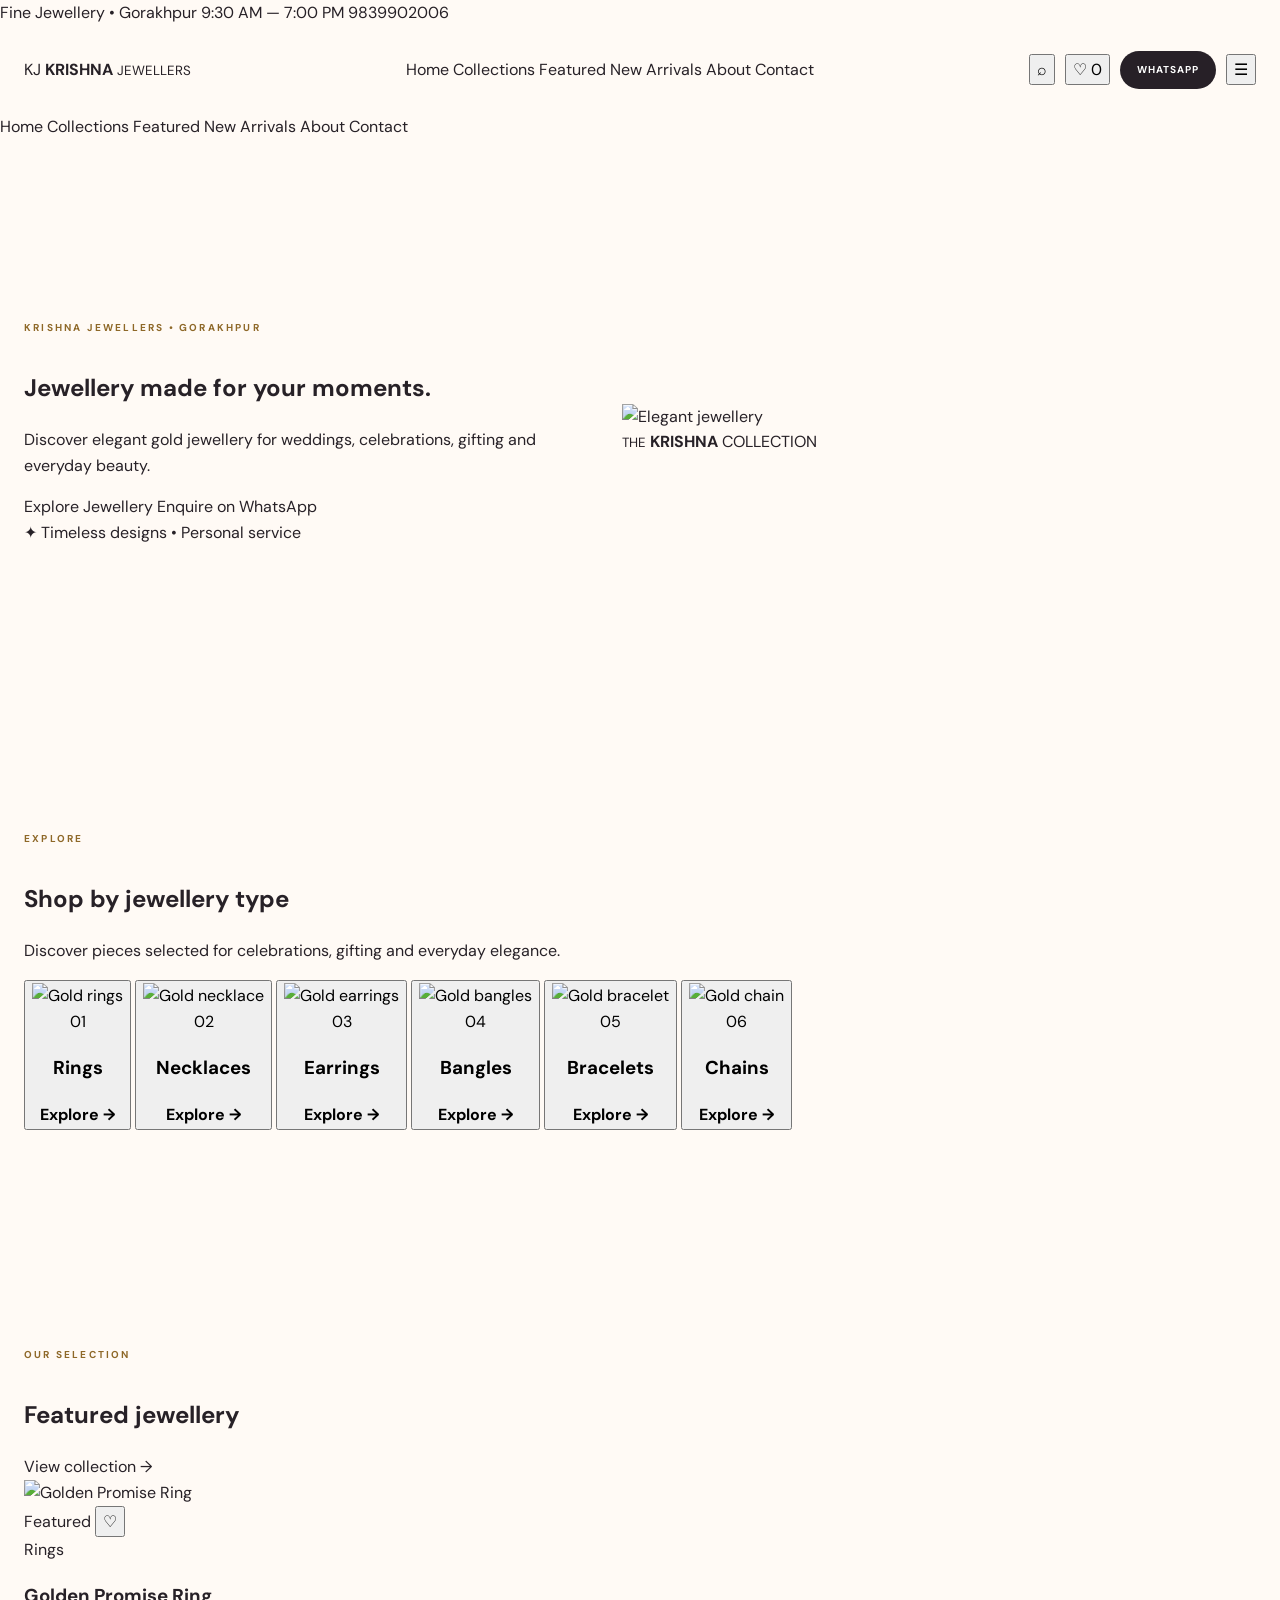
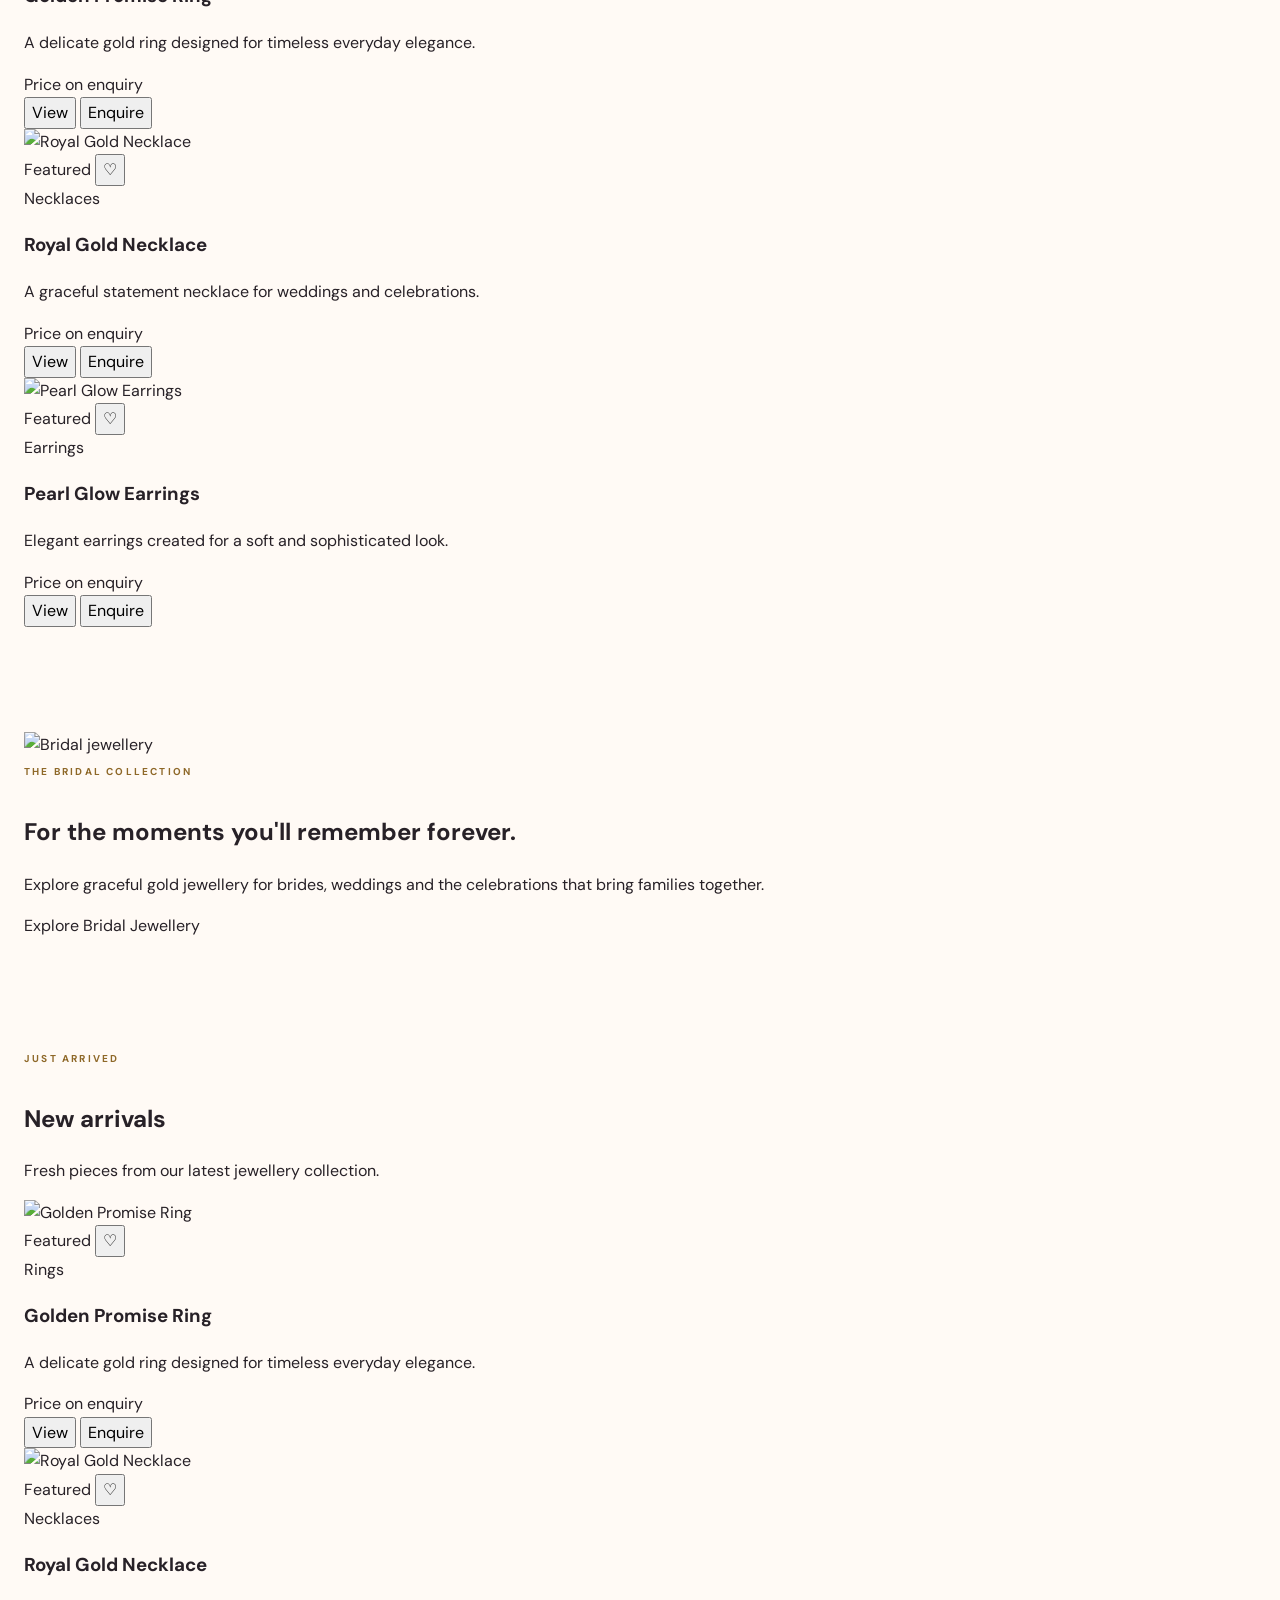
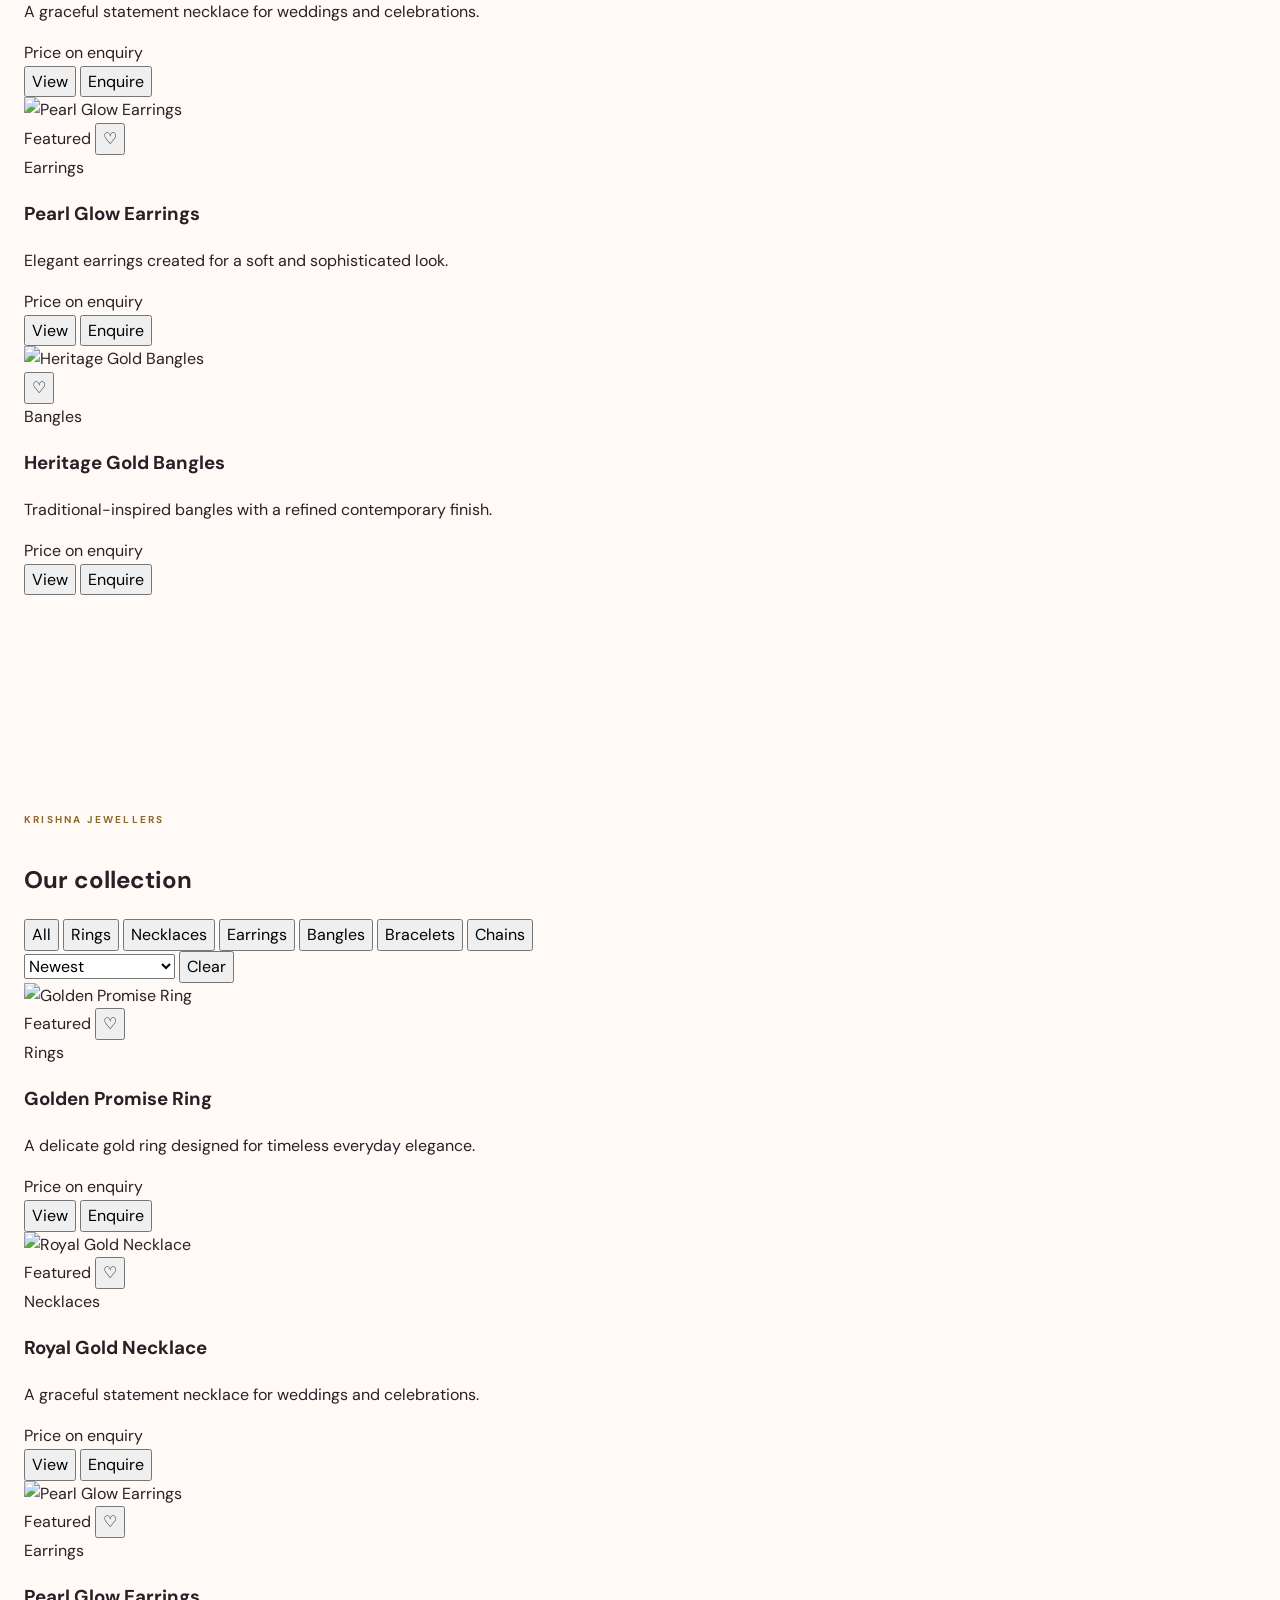
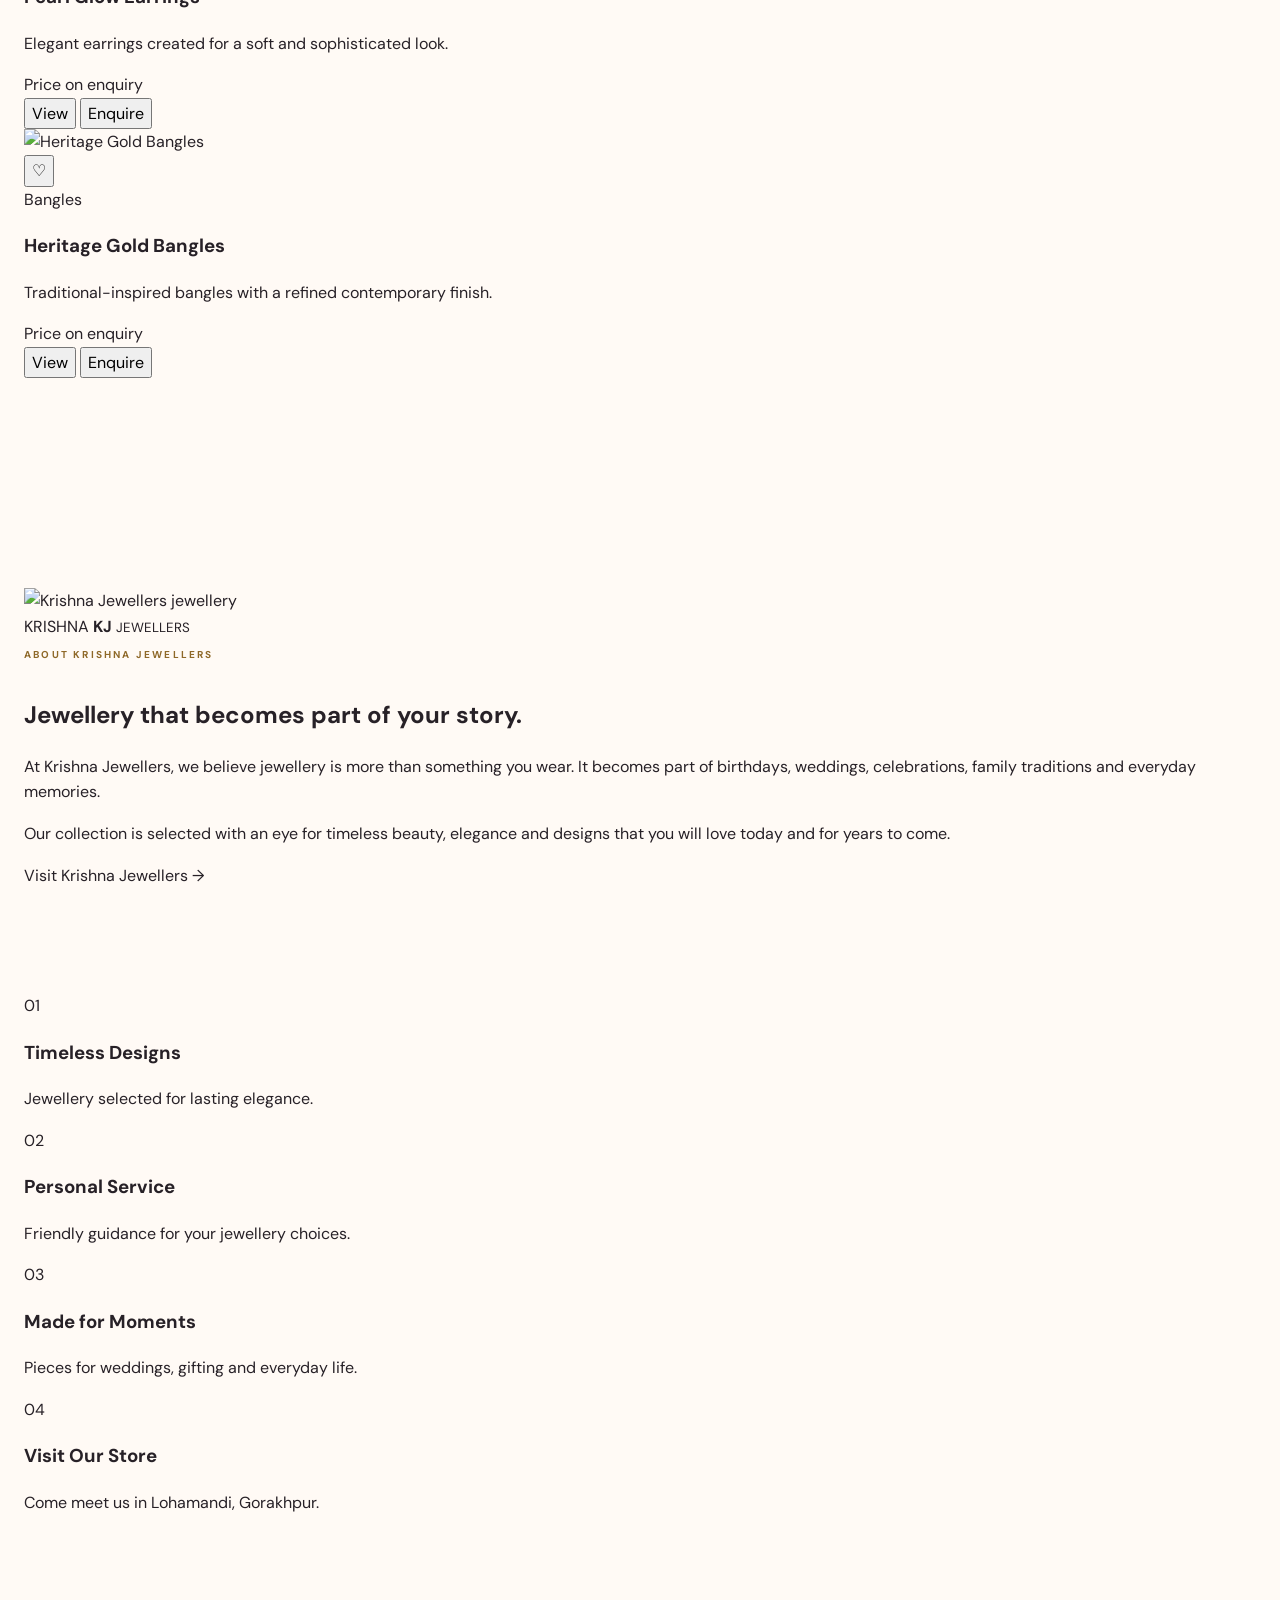
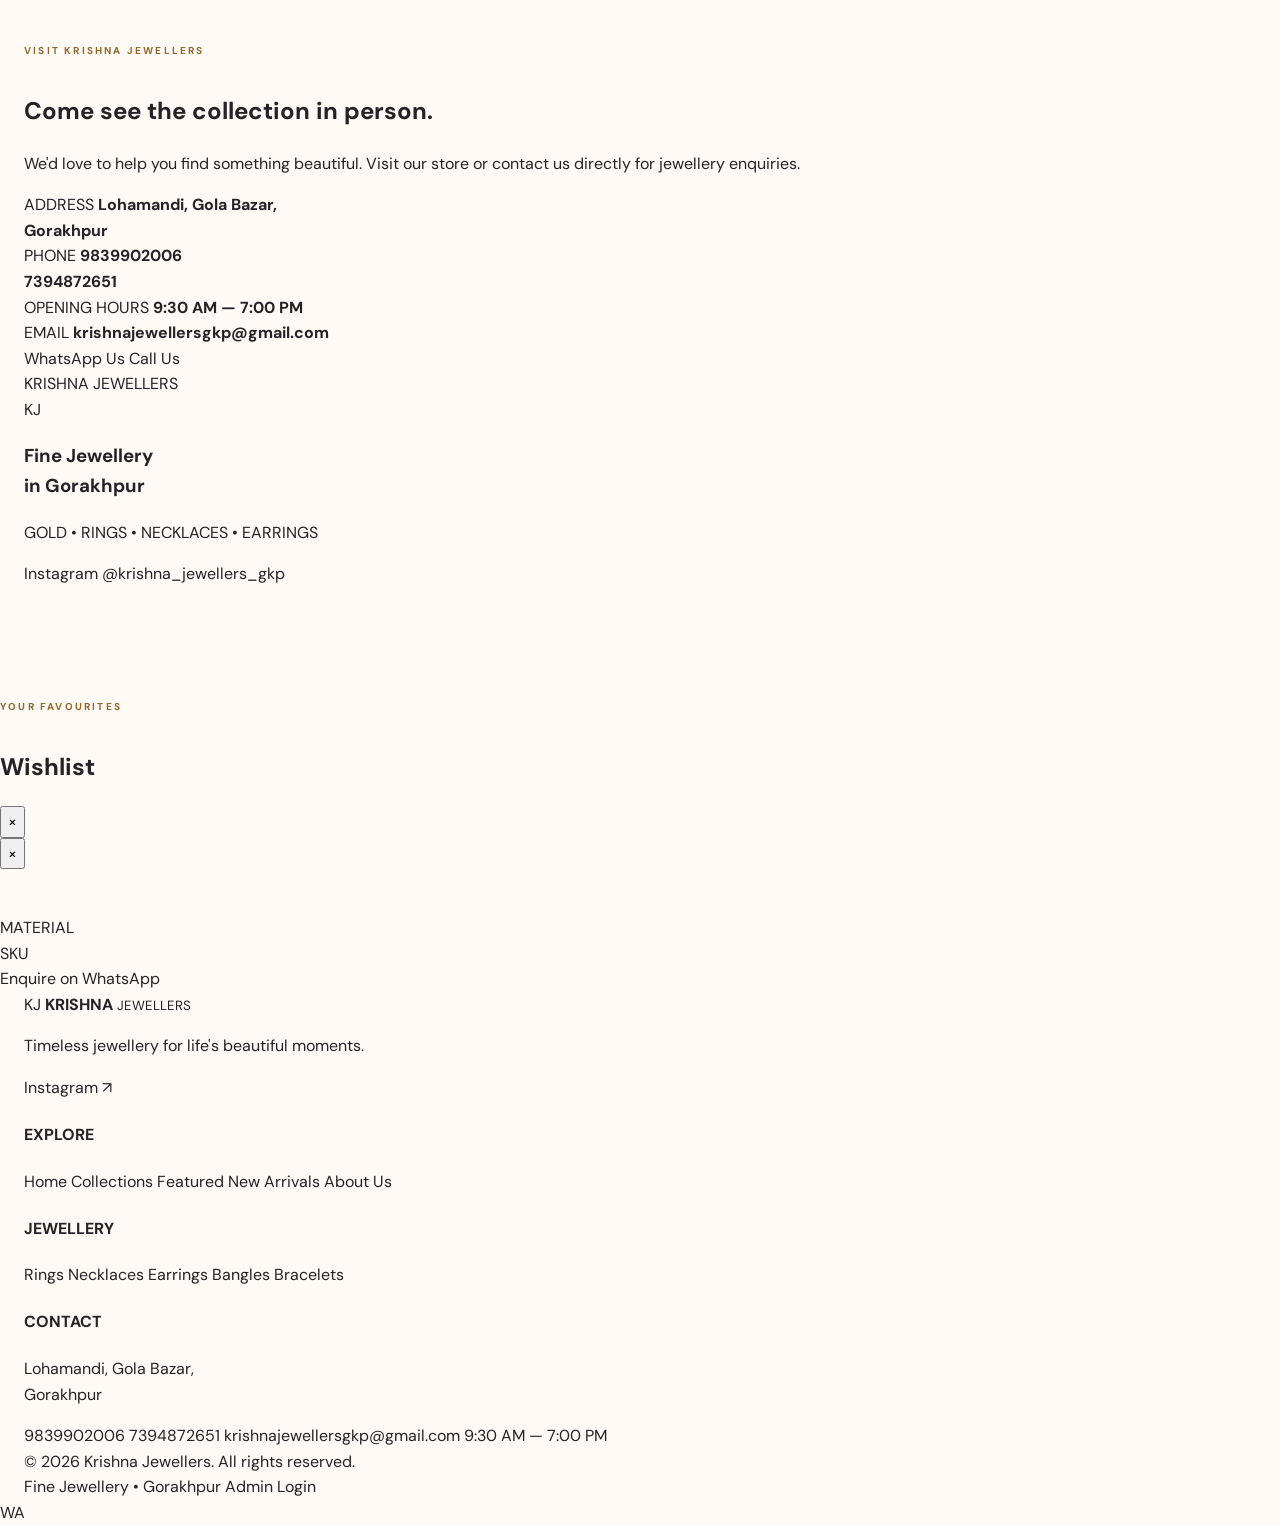
==== commit 93b15d86: "Update index.html" ====
--- a/index.html
+++ b/index.html
@@ -4,17 +4,18 @@
   <meta charset="UTF-8">
   <meta name="viewport" content="width=device-width, initial-scale=1.0">
 
-  <title>Krishna Jewellers | Fine Jewellery in Gorakhpur</title>
+  <title>Krishna Jewellers | Gorakhpur</title>
+
   <meta
     name="description"
-    content="Discover timeless gold jewellery at Krishna Jewellers, Lohamandi, Gola Bazar, Gorakhpur."
+    content="Krishna Jewellers — timeless gold jewellery in Lohamandi, Gola Bazar, Gorakhpur."
   >
 
   <link rel="preconnect" href="https://fonts.googleapis.com">
   <link rel="preconnect" href="https://fonts.gstatic.com" crossorigin>
 
   <link
-    href="https://fonts.googleapis.com/css2?family=Cormorant+Garamond:wght@400;500;600;700&family=DM+Sans:wght@400;500;600;700&display=swap"
+    href="https://fonts.googleapis.com/css2?family=Cormorant+Garamond:wght@400;500;600;700&family=DM+Sans:wght@400;500;600&display=swap"
     rel="stylesheet"
   >
 
@@ -23,82 +24,80 @@
 
 <body>
 
-  <!-- =========================================================
-       ANNOUNCEMENT BAR
-  ========================================================== -->
-  <div class="announcement-bar">
-    <div class="announcement-track">
-      <span>✨ Timeless Gold Jewellery</span>
-      <span>•</span>
-      <span>💎 Crafted With Elegance</span>
-      <span>•</span>
-      <span>📍 Lohamandi, Gola Bazar, Gorakhpur</span>
-      <span>•</span>
-      <span>✨ Visit Krishna Jewellers Today</span>
-      <span>•</span>
+  <!-- =========================
+       TOP BAR
+  ========================== -->
+  <div class="top-bar">
+    <div class="top-bar-inner">
+      <span>Fine Jewellery • Gorakhpur</span>
+      <span>9:30 AM — 7:00 PM</span>
+      <a href="tel:9839902006">9839902006</a>
     </div>
   </div>
 
 
-  <!-- =========================================================
+  <!-- =========================
        HEADER
-  ========================================================== -->
-  <header class="site-header">
+  ========================== -->
+  <header class="header" id="header">
+
     <div class="container header-inner">
 
-      <a href="#" class="brand">
-        <span class="brand-mark">KJ</span>
-
-        <span class="brand-text">
+      <a href="#home" class="logo">
+        <span class="logo-symbol">KJ</span>
+
+        <span class="logo-text">
           <strong>KRISHNA</strong>
           <small>JEWELLERS</small>
         </span>
       </a>
 
-      <nav class="main-nav" id="mainNav">
+
+      <nav class="desktop-nav">
         <a href="#home">Home</a>
         <a href="#categories">Collections</a>
         <a href="#featured">Featured</a>
         <a href="#new-arrivals">New Arrivals</a>
-        <a href="#about">Our Story</a>
+        <a href="#about">About</a>
         <a href="#contact">Contact</a>
       </nav>
 
+
       <div class="header-actions">
 
         <button
-          class="icon-button"
+          type="button"
+          class="header-icon"
           id="searchToggle"
-          aria-label="Open search"
+          aria-label="Search jewellery"
+        >
+          ⌕
+        </button>
+
+        <button
           type="button"
-        >
-          <span>⌕</span>
-        </button>
-
-        <button
-          class="icon-button"
+          class="header-icon wishlist-header"
           id="wishlistToggle"
           aria-label="Open wishlist"
-          type="button"
         >
-          <span>♡</span>
-          <b id="wishlistCount">0</b>
+          ♡
+          <span id="wishlistCount">0</span>
         </button>
 
         <a
-          class="header-whatsapp"
           href="https://wa.me/919839902006"
           target="_blank"
           rel="noopener noreferrer"
+          class="header-whatsapp"
         >
           WhatsApp
         </a>
 
         <button
-          class="menu-toggle"
+          type="button"
+          class="mobile-menu-button"
           id="menuToggle"
-          type="button"
-          aria-label="Open menu"
+          aria-label="Open navigation"
         >
           ☰
         </button>
@@ -106,21 +105,35 @@
       </div>
 
     </div>
+
+
+    <!-- Mobile Navigation -->
+    <nav class="mobile-nav" id="mainNav">
+      <a href="#home">Home</a>
+      <a href="#categories">Collections</a>
+      <a href="#featured">Featured</a>
+      <a href="#new-arrivals">New Arrivals</a>
+      <a href="#about">About</a>
+      <a href="#contact">Contact</a>
+    </nav>
+
   </header>
 
 
-  <!-- =========================================================
-       SEARCH PANEL
-  ========================================================== -->
+  <!-- =========================
+       SEARCH
+  ========================== -->
   <section class="search-panel" id="searchPanel">
-    <div class="container search-panel-inner">
+
+    <div class="container search-inner">
 
       <div>
-        <span class="eyebrow">SEARCH KRISHNA JEWELLERS</span>
-        <h2>Find your next favourite piece.</h2>
-      </div>
-
-      <div class="search-box">
+        <span class="eyebrow">SEARCH COLLECTION</span>
+        <h2>Find something beautiful.</h2>
+      </div>
+
+      <div class="search-field">
+
         <input
           type="search"
           id="globalSearch"
@@ -128,90 +141,968 @@
           autocomplete="off"
         >
 
-        <button id="closeSearch" type="button" aria-label="Close search">
+        <button
+          type="button"
+          id="closeSearch"
+          aria-label="Close search"
+        >
           ×
         </button>
+
       </div>
 
     </div>
+
   </section>
 
 
   <main id="home">
 
-    <!-- =======================================================
+    <!-- =========================
          HERO
-    ======================================================== -->
-    <section class="hero-section">
+    ========================== -->
+    <section class="hero">
+
+      <div class="hero-background"></div>
+
       <div class="container hero-grid">
 
-        <div class="hero-content" data-reveal>
-
-          <span class="eyebrow">THE KRISHNA JEWELLERS EDIT</span>
+        <div class="hero-content">
+
+          <span class="eyebrow">KRISHNA JEWELLERS • GORAKHPUR</span>
 
           <h1>
-            Jewellery that feels
-            <em>beautifully yours.</em>
+            Jewellery made
+            <span>for your moments.</span>
           </h1>
 
           <p>
             Discover elegant gold jewellery for weddings, celebrations,
-            gifting and every unforgettable moment.
+            gifting and everyday beauty.
           </p>
 
           <div class="hero-buttons">
-            <a href="#featured" class="btn btn-gold">
-              Explore Collection
+
+            <a href="#featured" class="button button-gold">
+              Explore Jewellery
             </a>
 
-            <a href="#contact" class="btn btn-outline">
-              Visit Our Store
+            <a
+              href="https://wa.me/919839902006"
+              target="_blank"
+              rel="noopener noreferrer"
+              class="button button-outline"
+            >
+              Enquire on WhatsApp
             </a>
-          </div>
-
-          <div class="hero-note">
+
+          </div>
+
+          <div class="hero-details">
             <span>✦</span>
-            Fine jewellery • Gorakhpur
-          </div>
-
-        </div>
-
-        <div class="hero-visual" data-reveal>
-
-          <div class="hero-orbit orbit-one"></div>
-          <div class="hero-orbit orbit-two"></div>
-
-          <div class="hero-image-wrap">
+            Timeless designs • Personal service
+          </div>
+
+        </div>
+
+
+        <div class="hero-art">
+
+          <div class="hero-circle circle-one"></div>
+          <div class="hero-circle circle-two"></div>
+
+          <div class="hero-photo">
+
             <img
-              src="https://images.unsplash.com/photo-1611652022419-a9419f74343d?auto=format&fit=crop&w=1100&q=85"
-              alt="Elegant gold jewellery"
-              loading="eager"
-            >
-          </div>
-
-          <div class="hero-floating-card">
+              src="https://images.unsplash.com/photo-1611652022419-a9419f74343d?auto=format&fit=crop&w=1000&q=85"
+              alt="Elegant jewellery"
+            >
+
+          </div>
+
+          <div class="hero-label">
+            <small>THE</small>
+            <strong>KRISHNA</strong>
+            <span>COLLECTION</span>
+          </div>
+
+        </div>
+
+      </div>
+
+    </section>
+
+
+    <!-- =========================
+         CATEGORIES
+    ========================== -->
+    <section class="section categories" id="categories">
+
+      <div class="container">
+
+        <div class="section-header">
+
+          <div>
+            <span class="eyebrow">EXPLORE</span>
+            <h2>Shop by jewellery type</h2>
+          </div>
+
+          <p>
+            Discover pieces selected for celebrations, gifting
+            and everyday elegance.
+          </p>
+
+        </div>
+
+
+        <div class="category-grid">
+
+          <button
+            type="button"
+            class="category-card"
+            data-category="Rings"
+          >
+            <div class="category-image">
+              <img
+                src="https://images.unsplash.com/photo-1605100804763-247f67b3557e?auto=format&fit=crop&w=700&q=85"
+                alt="Gold rings"
+                loading="lazy"
+              >
+            </div>
+
+            <div class="category-info">
+              <span>01</span>
+              <h3>Rings</h3>
+              <strong>Explore →</strong>
+            </div>
+          </button>
+
+
+          <button
+            type="button"
+            class="category-card"
+            data-category="Necklaces"
+          >
+            <div class="category-image">
+              <img
+                src="https://images.unsplash.com/photo-1599643478518-a784e5dc4c8f?auto=format&fit=crop&w=700&q=85"
+                alt="Gold necklace"
+                loading="lazy"
+              >
+            </div>
+
+            <div class="category-info">
+              <span>02</span>
+              <h3>Necklaces</h3>
+              <strong>Explore →</strong>
+            </div>
+          </button>
+
+
+          <button
+            type="button"
+            class="category-card"
+            data-category="Earrings"
+          >
+            <div class="category-image">
+              <img
+                src="https://images.unsplash.com/photo-1535632066927-ab7c9ab60908?auto=format&fit=crop&w=700&q=85"
+                alt="Gold earrings"
+                loading="lazy"
+              >
+            </div>
+
+            <div class="category-info">
+              <span>03</span>
+              <h3>Earrings</h3>
+              <strong>Explore →</strong>
+            </div>
+          </button>
+
+
+          <button
+            type="button"
+            class="category-card"
+            data-category="Bangles"
+          >
+            <div class="category-image">
+              <img
+                src="https://images.unsplash.com/photo-1617038260897-41a1f14a8ca0?auto=format&fit=crop&w=700&q=85"
+                alt="Gold bangles"
+                loading="lazy"
+              >
+            </div>
+
+            <div class="category-info">
+              <span>04</span>
+              <h3>Bangles</h3>
+              <strong>Explore →</strong>
+            </div>
+          </button>
+
+
+          <button
+            type="button"
+            class="category-card"
+            data-category="Bracelets"
+          >
+            <div class="category-image">
+              <img
+                src="https://images.unsplash.com/photo-1573408301185-9146fe634ad0?auto=format&fit=crop&w=700&q=85"
+                alt="Gold bracelet"
+                loading="lazy"
+              >
+            </div>
+
+            <div class="category-info">
+              <span>05</span>
+              <h3>Bracelets</h3>
+              <strong>Explore →</strong>
+            </div>
+          </button>
+
+
+          <button
+            type="button"
+            class="category-card"
+            data-category="Chains"
+          >
+            <div class="category-image">
+              <img
+                src="https://images.unsplash.com/photo-1598560917807-1bae44bd7be8?auto=format&fit=crop&w=700&q=85"
+                alt="Gold chain"
+                loading="lazy"
+              >
+            </div>
+
+            <div class="category-info">
+              <span>06</span>
+              <h3>Chains</h3>
+              <strong>Explore →</strong>
+            </div>
+          </button>
+
+        </div>
+
+      </div>
+
+    </section>
+
+
+    <!-- =========================
+         FEATURED
+    ========================== -->
+    <section class="section products-section" id="featured">
+
+      <div class="container">
+
+        <div class="section-header">
+
+          <div>
+            <span class="eyebrow">OUR SELECTION</span>
+            <h2>Featured jewellery</h2>
+          </div>
+
+          <a href="#collection" class="simple-link">
+            View collection →
+          </a>
+
+        </div>
+
+        <div class="product-grid" id="featuredGrid"></div>
+
+      </div>
+
+    </section>
+
+
+    <!-- =========================
+         BRIDAL FEATURE
+    ========================== -->
+    <section class="bridal-section">
+
+      <div class="container">
+
+        <div class="bridal">
+
+          <div class="bridal-image">
+
+            <img
+              src="https://images.unsplash.com/photo-1601121141461-9d6647bca1ed?auto=format&fit=crop&w=1200&q=85"
+              alt="Bridal jewellery"
+              loading="lazy"
+            >
+
+          </div>
+
+          <div class="bridal-content">
+
+            <span class="eyebrow">THE BRIDAL COLLECTION</span>
+
+            <h2>
+              For the moments
+              you'll remember forever.
+            </h2>
+
+            <p>
+              Explore graceful gold jewellery for brides,
+              weddings and the celebrations that bring families together.
+            </p>
+
+            <a href="#collection" class="button button-dark">
+              Explore Bridal Jewellery
+            </a>
+
+          </div>
+
+        </div>
+
+      </div>
+
+    </section>
+
+
+    <!-- =========================
+         NEW ARRIVALS
+    ========================== -->
+    <section class="section new-arrivals" id="new-arrivals">
+
+      <div class="container">
+
+        <div class="section-header">
+
+          <div>
+            <span class="eyebrow">JUST ARRIVED</span>
+            <h2>New arrivals</h2>
+          </div>
+
+          <p>
+            Fresh pieces from our latest jewellery collection.
+          </p>
+
+        </div>
+
+        <div class="product-grid" id="newArrivalsGrid"></div>
+
+      </div>
+
+    </section>
+
+
+    <!-- =========================
+         ALL COLLECTION
+    ========================== -->
+    <section class="section collection-section" id="collection">
+
+      <div class="container">
+
+        <div class="section-header">
+
+          <div>
+            <span class="eyebrow">KRISHNA JEWELLERS</span>
+            <h2>Our collection</h2>
+          </div>
+
+        </div>
+
+
+        <div class="collection-controls">
+
+          <div class="filter-buttons">
+
+            <button
+              type="button"
+              class="filter-button active"
+              data-filter="all"
+            >
+              All
+            </button>
+
+            <button
+              type="button"
+              class="filter-button"
+              data-filter="Rings"
+            >
+              Rings
+            </button>
+
+            <button
+              type="button"
+              class="filter-button"
+              data-filter="Necklaces"
+            >
+              Necklaces
+            </button>
+
+            <button
+              type="button"
+              class="filter-button"
+              data-filter="Earrings"
+            >
+              Earrings
+            </button>
+
+            <button
+              type="button"
+              class="filter-button"
+              data-filter="Bangles"
+            >
+              Bangles
+            </button>
+
+            <button
+              type="button"
+              class="filter-button"
+              data-filter="Bracelets"
+            >
+              Bracelets
+            </button>
+
+            <button
+              type="button"
+              class="filter-button"
+              data-filter="Chains"
+            >
+              Chains
+            </button>
+
+          </div>
+
+
+          <div class="sort-area">
+
+            <select id="sortSelect" aria-label="Sort products">
+              <option value="newest">Newest</option>
+              <option value="oldest">Oldest</option>
+              <option value="name">Name</option>
+              <option value="price-low">Price: Low to High</option>
+              <option value="price-high">Price: High to Low</option>
+            </select>
+
+            <button
+              type="button"
+              id="clearFiltersBtn"
+            >
+              Clear
+            </button>
+
+          </div>
+
+        </div>
+
+
+        <div class="product-grid" id="productGrid"></div>
+
+
+        <div class="empty-state" id="emptyState" hidden>
+
+          <span>✦</span>
+
+          <h3>No jewellery found</h3>
+
+          <p>
+            Try another category or search.
+          </p>
+
+        </div>
+
+      </div>
+
+    </section>
+
+
+    <!-- =========================
+         ABOUT
+    ========================== -->
+    <section class="section about-section" id="about">
+
+      <div class="container about-grid">
+
+        <div class="about-photo">
+
+          <img
+            src="https://images.unsplash.com/photo-1611652022419-a9419f74343d?auto=format&fit=crop&w=1000&q=85"
+            alt="Krishna Jewellers jewellery"
+            loading="lazy"
+          >
+
+          <div class="about-seal">
+            <span>KRISHNA</span>
+            <strong>KJ</strong>
+            <small>JEWELLERS</small>
+          </div>
+
+        </div>
+
+
+        <div class="about-content">
+
+          <span class="eyebrow">ABOUT KRISHNA JEWELLERS</span>
+
+          <h2>
+            Jewellery that becomes
+            part of your story.
+          </h2>
+
+          <p>
+            At Krishna Jewellers, we believe jewellery is more than
+            something you wear. It becomes part of birthdays, weddings,
+            celebrations, family traditions and everyday memories.
+          </p>
+
+          <p>
+            Our collection is selected with an eye for timeless beauty,
+            elegance and designs that you will love today and for years
+            to come.
+          </p>
+
+          <a href="#contact" class="simple-link">
+            Visit Krishna Jewellers →
+          </a>
+
+        </div>
+
+      </div>
+
+    </section>
+
+
+    <!-- =========================
+         WHY US
+    ========================== -->
+    <section class="why-section">
+
+      <div class="container">
+
+        <div class="why-grid">
+
+          <div class="why-item">
             <span>01</span>
-            <strong>Golden<br>Elegance</strong>
-          </div>
-
-        </div>
-
-      </div>
+            <h3>Timeless Designs</h3>
+            <p>
+              Jewellery selected for lasting elegance.
+            </p>
+          </div>
+
+          <div class="why-item">
+            <span>02</span>
+            <h3>Personal Service</h3>
+            <p>
+              Friendly guidance for your jewellery choices.
+            </p>
+          </div>
+
+          <div class="why-item">
+            <span>03</span>
+            <h3>Made for Moments</h3>
+            <p>
+              Pieces for weddings, gifting and everyday life.
+            </p>
+          </div>
+
+          <div class="why-item">
+            <span>04</span>
+            <h3>Visit Our Store</h3>
+            <p>
+              Come meet us in Lohamandi, Gorakhpur.
+            </p>
+          </div>
+
+        </div>
+
+      </div>
+
     </section>
 
 
-    <!-- =======================================================
-         CATEGORIES
-    ======================================================== -->
-    <section class="section categories-section" id="categories">
-      <div class="container">
-
-        <div class="section-heading" data-reveal>
+    <!-- =========================
+         CONTACT
+    ========================== -->
+    <section class="section contact-section" id="contact">
+
+      <div class="container contact-grid">
+
+        <div class="contact-content">
+
+          <span class="eyebrow">VISIT KRISHNA JEWELLERS</span>
+
+          <h2>
+            Come see the
+            collection in person.
+          </h2>
+
+          <p>
+            We'd love to help you find something beautiful.
+            Visit our store or contact us directly for jewellery enquiries.
+          </p>
+
+
+          <div class="contact-information">
+
+            <div class="contact-item">
+
+              <span>ADDRESS</span>
+
+              <strong>
+                Lohamandi, Gola Bazar,<br>
+                Gorakhpur
+              </strong>
+
+            </div>
+
+
+            <div class="contact-item">
+
+              <span>PHONE</span>
+
+              <strong>
+                <a href="tel:9839902006">9839902006</a><br>
+                <a href="tel:7394872651">7394872651</a>
+              </strong>
+
+            </div>
+
+
+            <div class="contact-item">
+
+              <span>OPENING HOURS</span>
+
+              <strong>
+                9:30 AM — 7:00 PM
+              </strong>
+
+            </div>
+
+
+            <div class="contact-item">
+
+              <span>EMAIL</span>
+
+              <strong>
+                <a href="mailto:krishnajewellersgkp@gmail.com">
+                  krishnajewellersgkp@gmail.com
+                </a>
+              </strong>
+
+            </div>
+
+          </div>
+
+
+          <div class="contact-buttons">
+
+            <a
+              href="https://wa.me/919839902006"
+              target="_blank"
+              rel="noopener noreferrer"
+              class="button button-gold"
+            >
+              WhatsApp Us
+            </a>
+
+            <a
+              href="tel:9839902006"
+              class="button button-outline"
+            >
+              Call Us
+            </a>
+
+          </div>
+
+        </div>
+
+
+        <div class="contact-card">
+
+          <div class="contact-card-decoration"></div>
+
+          <span>KRISHNA JEWELLERS</span>
+
+          <div class="contact-monogram">
+            KJ
+          </div>
+
+          <h3>
+            Fine Jewellery
+            <br>
+            in Gorakhpur
+          </h3>
+
+          <div class="contact-divider"></div>
+
+          <p>
+            GOLD • RINGS • NECKLACES • EARRINGS
+          </p>
+
+          <a
+            href="https://www.instagram.com/krishna_jewellers_gkp/"
+            target="_blank"
+            rel="noopener noreferrer"
+            class="instagram-button"
+          >
+            Instagram @krishna_jewellers_gkp
+          </a>
+
+        </div>
+
+      </div>
+
+    </section>
+
+  </main>
+
+
+  <!-- =========================
+       WISHLIST DRAWER
+  ========================== -->
+  <aside
+    class="wishlist-drawer"
+    id="wishlistDrawer"
+    aria-hidden="true"
+  >
+
+    <div class="drawer-header">
+
+      <div>
+        <span class="eyebrow">YOUR FAVOURITES</span>
+        <h2>Wishlist</h2>
+      </div>
+
+      <button
+        type="button"
+        id="closeWishlist"
+        class="drawer-close"
+        aria-label="Close wishlist"
+      >
+        ×
+      </button>
+
+    </div>
+
+    <div
+      class="drawer-content"
+      id="wishlistContent"
+    ></div>
+
+  </aside>
+
+  <div class="drawer-backdrop" id="drawerBackdrop"></div>
+
+
+  <!-- =========================
+       PRODUCT MODAL
+  ========================== -->
+  <div
+    class="product-modal"
+    id="productModal"
+    aria-hidden="true"
+  >
+
+    <div class="modal-backdrop" id="modalBackdrop"></div>
+
+    <div class="modal-card">
+
+      <button
+        type="button"
+        class="modal-close"
+        id="modalClose"
+        aria-label="Close product"
+      >
+        ×
+      </button>
+
+      <div class="modal-image">
+
+        <img
+          id="productModalImage"
+          src=""
+          alt=""
+        >
+
+      </div>
+
+
+      <div class="modal-content">
+
+        <span
+          class="eyebrow"
+          id="productModalCategory"
+        ></span>
+
+        <h2 id="productModalName"></h2>
+
+        <div
+          class="modal-price"
+          id="productModalPrice"
+        ></div>
+
+        <p id="productModalDescription"></p>
+
+
+        <div class="modal-meta">
+
           <div>
-            <span class="eyebrow">SHOP BY CATEGORY</span>
-            <h2>Made for every kind of moment.</h2>
-          </div>
-
-          <p>
-            From delicate everyday pieces to statement wedding jewellery,
-            find a style that feels+            <span>MATERIAL</span>
+            <strong id="productModalMaterial"></strong>
+          </div>
+
+          <div>
+            <span>SKU</span>
+            <strong id="productModalSku"></strong>
+          </div>
+
+        </div>
+
+
+        <a
+          id="productModalWhatsApp"
+          href="#"
+          target="_blank"
+          rel="noopener noreferrer"
+          class="button button-gold button-full"
+        >
+          Enquire on WhatsApp
+        </a>
+
+      </div>
+
+    </div>
+
+  </div>
+
+
+  <!-- =========================
+       FOOTER
+  ========================== -->
+  <footer class="footer">
+
+    <div class="container footer-grid">
+
+      <div class="footer-brand">
+
+        <a href="#home" class="logo footer-logo">
+
+          <span class="logo-symbol">KJ</span>
+
+          <span class="logo-text">
+            <strong>KRISHNA</strong>
+            <small>JEWELLERS</small>
+          </span>
+
+        </a>
+
+        <p>
+          Timeless jewellery for life's beautiful moments.
+        </p>
+
+        <a
+          href="https://www.instagram.com/krishna_jewellers_gkp/"
+          target="_blank"
+          rel="noopener noreferrer"
+          class="footer-instagram"
+        >
+          Instagram ↗
+        </a>
+
+      </div>
+
+
+      <div class="footer-column">
+
+        <h4>EXPLORE</h4>
+
+        <a href="#home">Home</a>
+        <a href="#categories">Collections</a>
+        <a href="#featured">Featured</a>
+        <a href="#new-arrivals">New Arrivals</a>
+        <a href="#about">About Us</a>
+
+      </div>
+
+
+      <div class="footer-column">
+
+        <h4>JEWELLERY</h4>
+
+        <a href="#collection">Rings</a>
+        <a href="#collection">Necklaces</a>
+        <a href="#collection">Earrings</a>
+        <a href="#collection">Bangles</a>
+        <a href="#collection">Bracelets</a>
+
+      </div>
+
+
+      <div class="footer-column footer-contact">
+
+        <h4>CONTACT</h4>
+
+        <p>
+          Lohamandi, Gola Bazar,<br>
+          Gorakhpur
+        </p>
+
+        <a href="tel:9839902006">9839902006</a>
+
+        <a href="tel:7394872651">7394872651</a>
+
+        <a href="mailto:krishnajewellersgkp@gmail.com">
+          krishnajewellersgkp@gmail.com
+        </a>
+
+        <span>9:30 AM — 7:00 PM</span>
+
+      </div>
+
+    </div>
+
+
+    <div class="container footer-bottom">
+
+      <span>
+        © <span id="currentYear"></span> Krishna Jewellers.
+        All rights reserved.
+      </span>
+
+      <div class="footer-bottom-right">
+
+        <span>Fine Jewellery • Gorakhpur</span>
+
+        <a
+          href="admin.html"
+          class="admin-login-link"
+          aria-label="Admin Login"
+        >
+          Admin Login
+        </a>
+
+      </div>
+
+    </div>
+
+  </footer>
+
+
+  <!-- =========================
+       FLOATING WHATSAPP
+  ========================== -->
+  <a
+    href="https://wa.me/919839902006"
+    target="_blank"
+    rel="noopener noreferrer"
+    class="floating-whatsapp"
+    aria-label="WhatsApp Krishna Jewellers"
+  >
+    <span>WA</span>
+  </a>
+
+
+  <!-- =========================
+       SCRIPTS
+  ========================== -->
+  <script src="https://cdn.jsdelivr.net/npm/@supabase/supabase-js@2"></script>
+  <script src="supabase-config.js"></script>
+  <script src="script.js"></script>
+
+</body>
+</html>
--- a/style.css
+++ b/style.css
@@ -1,22 +1,59 @@
+/* ============================================================
+   KRISHNA JEWELLERS
+   Modern Baby Pink + Lavender + Champagne Gold
+============================================================ */
+
 :root {
   --pink: #f7dfe6;
-  --pink-dark: #e8bcc9;
+  --pink-light: #fff6f8;
+  --pink-dark: #d99eaf;
+
   --lavender: #e9e2f4;
-  --lavender-dark: #c9b8df;
+  --lavender-dark: #b8a5d0;
+
   --gold: #c59b45;
-  --gold-dark: #8e6825;
-  --gold-light: #e6c982;
-  --cream: #fffaf7;
+  --gold-light: #e8c979;
+  --gold-dark: #8e6828;
+
+  --cream: #fffaf5;
   --white: #ffffff;
-  --ink: #27212a;
-  --muted: #786f78;
-  --border: rgba(39, 33, 42, .10);
-  --shadow: 0 18px 55px rgba(66, 42, 62, .11);
-  --radius: 22px;
-  --ease: cubic-bezier(.2,.75,.25,1);
-}
-
-* {
+
+  --ink: #272127;
+  --muted: #777079;
+  --soft-text: #9a9198;
+
+  --dark: #272027;
+  --dark-soft: #342b34;
+
+  --border: rgba(39, 32, 39, 0.10);
+
+  --shadow-sm:
+    0 8px 30px rgba(58, 38, 48, 0.07);
+
+  --shadow-md:
+    0 18px 55px rgba(58, 38, 48, 0.12);
+
+  --shadow-lg:
+    0 30px 90px rgba(58, 38, 48, 0.17);
+
+  --radius-sm: 8px;
+  --radius-md: 16px;
+  --radius-lg: 26px;
+
+  --container: 1280px;
+
+  --serif: "Cormorant Garamond", Georgia, serif;
+  --sans: "DM Sans", Arial, sans-serif;
+}
+
+
+/* ============================================================
+   RESET
+============================================================ */
+
+*,
+*::before,
+*::after {
   box-sizing: border-box;
 }
 
@@ -28,18 +65,20 @@
   margin: 0;
   background: var(--cream);
   color: var(--ink);
-  font-family: "DM Sans", sans-serif;
+  font-family: var(--sans);
+  line-height: 1.6;
   overflow-x: hidden;
 }
 
-body::selection {
-  background: var(--gold);
-  color: white;
-}
-
-a {
-  color: inherit;
-  text-decoration: none;
+body.modal-open,
+body.drawer-open {
+  overflow: hidden;
+}
+
+img {
+  display: block;
+  width: 100%;
+  max-width: 100%;
 }
 
 button,
@@ -52,105 +91,228 @@
   cursor: pointer;
 }
 
-img {
-  display: block;
-  max-width: 100%;
-}
+a {
+  color: inherit;
+  text-decoration: none;
+}
+
+::selection {
+  background: var(--gold);
+  color: var(--white);
+}
+
+
+/* ============================================================
+   COMMON
+============================================================ */
 
 .container {
-  width: min(1240px, calc(100% - 42px));
-  margin: auto;
-}
-
-.hidden {
-  display: none !important;
-}
-
-
-/* ANNOUNCEMENT */
-
-.announcement {
+  width: min(
+    calc(100% - 48px),
+    var(--container)
+  );
+
+  margin-inline: auto;
+}
+
+.section {
+  padding: 105px 0;
+}
+
+.eyebrow {
+  display: inline-block;
+  margin-bottom: 14px;
+
+  color: var(--gold-dark);
+
+  font-size: 10px;
+  font-weight: 700;
+  letter-spacing: .22em;
+  line-height: 1.4;
+}
+
+.section-heading {
+  display: flex;
+  justify-content: space-between;
+  align-items: flex-end;
+  gap: 40px;
+
+  margin-bottom: 42px;
+}
+
+.section-heading h2 {
+  max-width: 720px;
+
+  margin: 0;
+
+  font-family: var(--serif);
+  font-size: clamp(42px, 5vw, 68px);
+  font-weight: 500;
+  line-height: .95;
+  letter-spacing: -.025em;
+}
+
+.section-heading p {
+  max-width: 390px;
+
+  margin: 0;
+
+  color: var(--muted);
+  font-size: 14px;
+  line-height: 1.8;
+}
+
+.text-link {
+  position: relative;
+
+  display: inline-flex;
+  align-items: center;
+
+  color: var(--gold-dark);
+
+  font-size: 12px;
+  font-weight: 700;
+  letter-spacing: .08em;
+  text-transform: uppercase;
+
+  white-space: nowrap;
+}
+
+.text-link::after {
+  content: "";
+
+  position: absolute;
+  left: 0;
+  right: 0;
+  bottom: -6px;
+
+  height: 1px;
+
+  background: currentColor;
+
+  transform-origin: right;
+  transform: scaleX(.45);
+
+  transition: transform .3s ease;
+}
+
+.text-link:hover::after {
+  transform-origin: left;
+  transform: scaleX(1);
+}
+
+
+/* ============================================================
+   ANNOUNCEMENT
+============================================================ */
+
+.announcement-bar {
   height: 34px;
+
   overflow: hidden;
-  background: #29202b;
-  color: white;
-  font-size: 11px;
-  letter-spacing: .12em;
+
+  background: var(--dark);
+  color: #fff;
+
+  display: flex;
+  align-items: center;
+}
+
+.announcement-track {
+  display: flex;
+  gap: 28px;
+
+  min-width: max-content;
+
+  padding-left: 100%;
+
+  font-size: 9px;
+  font-weight: 600;
+  letter-spacing: .18em;
   text-transform: uppercase;
-  white-space: nowrap;
-}
-
-.announcement-track {
-  height: 100%;
-  display: flex;
-  align-items: center;
-  justify-content: space-around;
-  gap: 55px;
+
   animation: marquee 28s linear infinite;
 }
 
 @keyframes marquee {
-  from {
-    transform: translateX(0);
+  to {
+    transform: translateX(-100%);
   }
-  to {
-    transform: translateX(-35%);
-  }
-}
-
-
-/* HEADER */
+}
+
+
+/* ============================================================
+   HEADER
+============================================================ */
 
 .site-header {
   position: sticky;
   top: 0;
-  z-index: 1000;
-  background: rgba(255,250,247,.92);
+  z-index: 100;
+
+  background: rgba(255, 250, 245, .92);
+
+  border-bottom: 1px solid rgba(39, 32, 39, .08);
+
   backdrop-filter: blur(18px);
-  border-bottom: 1px solid transparent;
-  transition: .35s ease;
-}
-
-.site-header.scrolled {
-  border-color: var(--border);
-  box-shadow: 0 8px 30px rgba(60,40,60,.07);
 }
 
 .header-inner {
-  min-height: 82px;
+  min-height: 88px;
+
   display: flex;
   align-items: center;
   justify-content: space-between;
-  gap: 25px;
+
+  gap: 35px;
 }
 
 .brand {
+  display: inline-flex;
+  align-items: center;
+  gap: 11px;
+
+  flex-shrink: 0;
+}
+
+.brand-mark {
+  width: 42px;
+  height: 42px;
+
+  display: grid;
+  place-items: center;
+
+  border: 1px solid var(--gold);
+
+  border-radius: 50%;
+
+  color: var(--gold-dark);
+
+  font-family: var(--serif);
+  font-size: 17px;
+  font-weight: 700;
+}
+
+.brand-text {
   display: flex;
   flex-direction: column;
-  align-items: center;
+
   line-height: 1;
-  min-width: 150px;
-}
-
-.brand-script {
-  font-family: "Playfair Display", serif;
+}
+
+.brand-text strong {
+  font-size: 14px;
+  letter-spacing: .19em;
+}
+
+.brand-text small {
+  margin-top: 5px;
+
   color: var(--gold-dark);
-  font-size: 27px;
-  font-style: italic;
-}
-
-.brand-main {
-  margin-top: 2px;
-  font-size: 12px;
+
+  font-size: 7px;
   font-weight: 700;
-  letter-spacing: .27em;
-}
-
-.brand small {
-  margin-top: 5px;
-  color: var(--muted);
-  font-size: 7px;
-  letter-spacing: .45em;
+  letter-spacing: .33em;
 }
 
 .main-nav {
@@ -161,78 +323,117 @@
 
 .main-nav a {
   position: relative;
-  font-size: 12px;
+
+  color: #5e565e;
+
+  font-size: 11px;
   font-weight: 600;
-  letter-spacing: .07em;
+  letter-spacing: .06em;
   text-transform: uppercase;
+
+  transition: color .25s ease;
 }
 
 .main-nav a::after {
   content: "";
+
   position: absolute;
   left: 0;
-  right: 100%;
-  bottom: -8px;
+  bottom: -7px;
+
+  width: 100%;
   height: 1px;
+
   background: var(--gold);
-  transition: right .3s ease;
+
+  transform: scaleX(0);
+  transform-origin: right;
+
+  transition: transform .25s ease;
+}
+
+.main-nav a:hover {
+  color: var(--gold-dark);
 }
 
 .main-nav a:hover::after {
-  right: 0;
+  transform: scaleX(1);
+  transform-origin: left;
 }
 
 .header-actions {
   display: flex;
   align-items: center;
-  gap: 7px;
-}
-
-.header-icon {
+  gap: 10px;
+}
+
+.icon-button {
+  position: relative;
+
   width: 40px;
   height: 40px;
+
   display: grid;
   place-items: center;
-  border: 0;
+
+  border: 1px solid var(--border);
   border-radius: 50%;
+
   background: transparent;
-  font-size: 23px;
-  transition: .3s ease;
-}
-
-.header-icon:hover {
+  color: var(--ink);
+
+  transition:
+    background .25s ease,
+    color .25s ease,
+    transform .25s ease;
+}
+
+.icon-button:hover {
   background: var(--pink);
   color: var(--gold-dark);
   transform: translateY(-2px);
 }
 
-.wishlist-header {
-  position: relative;
-}
-
-.count {
+.icon-button span {
+  font-size: 20px;
+  line-height: 1;
+}
+
+.icon-button b {
   position: absolute;
-  right: 0;
-  top: 0;
+  top: -3px;
+  right: -3px;
+
   min-width: 17px;
   height: 17px;
-  padding: 0 4px;
+
   display: grid;
   place-items: center;
+
   border-radius: 50%;
+
   background: var(--gold);
-  color: white;
-  font-size: 9px;
+  color: #fff;
+
+  font-size: 8px;
 }
 
 .header-whatsapp {
   padding: 11px 17px;
-  border-radius: 999px;
-  background: var(--gold);
-  color: white;
-  font-size: 11px;
+
+  border-radius: 100px;
+
+  background: var(--dark);
+  color: #fff;
+
+  font-size: 10px;
   font-weight: 700;
-  transition: .3s ease;
+  letter-spacing: .1em;
+  text-transform: uppercase;
+
+  transition:
+    background .25s ease,
+    transform .25s ease;
 }
 
 .header-whatsapp:hover {
@@ -240,28 +441,47 @@
   transform: translateY(-2px);
 }
 
-.mobile-menu-button {
+.menu-toggle {
   display: none;
+
+  width: 40px;
+  height: 40px;
+
   border: 0;
-  background: none;
+  background: transparent;
+
   font-size: 21px;
 }
 
 
-/* SEARCH */
+/* ============================================================
+   SEARCH PANEL
+============================================================ */
 
 .search-panel {
-  position: absolute;
+  position: fixed;
   left: 0;
   right: 0;
-  top: 100%;
-  background: white;
+  top: 122px;
+
+  z-index: 90;
+
+  padding: 34px 0;
+
+  background: rgba(255, 250, 245, .98);
+
   border-bottom: 1px solid var(--border);
-  box-shadow: 0 20px 40px rgba(40,20,40,.08);
+
+  box-shadow: var(--shadow-md);
+
   opacity: 0;
   visibility: hidden;
-  transform: translateY(-10px);
-  transition: .3s ease;
+  transform: translateY(-20px);
+
+  transition:
+    opacity .3s ease,
+    visibility .3s ease,
+    transform .3s ease;
 }
 
 .search-panel.open {
@@ -270,1533 +490,107 @@
   transform: translateY(0);
 }
 
-.search-inner {
-  display: flex;
-  align-items: center;
-  gap: 15px;
-  padding: 18px 0;
-}
-
-.search-inner span {
-  font-size: 25px;
-}
-
-.search-inner input {
-  flex: 1;
+.search-panel-inner {
+  display: flex;
+  align-items: center;
+  justify-content: space-between;
+  gap: 35px;
+}
+
+.search-panel h2 {
+  margin: 0;
+
+  font-family: var(--serif);
+  font-size: 36px;
+  font-weight: 500;
+}
+
+.search-box {
+  width: min(520px, 100%);
+
+  display: flex;
+  align-items: center;
+
+  border-bottom: 1px solid var(--ink);
+}
+
+.search-box input {
+  width: 100%;
+
+  padding: 13px 0;
+
   border: 0;
   outline: 0;
-  padding: 10px 0;
-  font-size: 17px;
+
   background: transparent;
-}
-
-.search-inner button {
+
+  color: var(--ink);
+
+  font-size: 15px;
+}
+
+.search-box button {
   border: 0;
-  background: none;
-  font-size: 25px;
-}
-
-
-/* HERO */
-
-.hero {
+  background: transparent;
+
+  font-size: 27px;
+}
+
+
+/* ============================================================
+   HERO
+============================================================ */
+
+.hero-section {
   position: relative;
-  min-height: 680px;
+
+  min-height: 700px;
+
+  padding: 90px 0 100px;
+
   overflow: hidden;
+
   background:
-    radial-gradient(circle at 75% 40%, rgba(224,193,236,.7), transparent 28%),
-    linear-gradient(135deg, #fff8f7 0%, #f7dfe6 52%, #e9e1f5 100%);
+    radial-gradient(
+      circle at 15% 20%,
+      rgba(247, 223, 230, .95),
+      transparent 35%
+    ),
+    radial-gradient(
+      circle at 85% 40%,
+      rgba(233, 226, 244, .9),
+      transparent 38%
+    ),
+    var(--cream);
+}
+
+.hero-section::before {
+  content: "";
+
+  position: absolute;
+
+  width: 520px;
+  height: 520px;
+
+  top: -250px;
+  right: -180px;
+
+  border-radius: 50%;
+
+  border: 1px solid rgba(197, 155, 69, .2);
 }
 
 .hero-grid {
-  min-height: 680px;
-  display: grid;
-  grid-template-columns: 1fr 1fr;
-  align-items: center;
-  gap: 50px;
-}
-
-.hero-copy {
   position: relative;
-  z-index: 2;
-  animation: heroIn .9s var(--ease) both;
-}
-
-.hero-kicker {
-  display: inline-block;
-  margin-bottom: 19px;
-  color: var(--gold-dark);
-  font-size: 11px;
-  font-weight: 700;
-  letter-spacing: .25em;
-}
-
-.hero h1 {
-  max-width: 650px;
-  margin: 0;
-  font-family: "Playfair Display", serif;
-  font-size: clamp(48px, 6vw, 82px);
-  line-height: .98;
-  font-weight: 500;
-  letter-spacing: -.04em;
-}
-
-.hero h1 em {
-  display: block;
-  color: var(--gold-dark);
-  font-weight: 500;
-}
-
-.hero p {
-  max-width: 520px;
-  margin: 27px 0;
-  color: var(--muted);
-  font-size: 16px;
-  line-height: 1.8;
-}
-
-.hero-buttons {
-  display: flex;
-  align-items: center;
-  gap: 18px;
-}
-
-.gold-button {
-  display: inline-flex;
-  align-items: center;
-  justify-content: center;
-  gap: 16px;
-  min-height: 49px;
-  padding: 13px 23px;
-  border: 0;
-  border-radius: 999px;
-  background: linear-gradient(135deg, #a97820, #d3ad5b);
-  color: white;
-  font-weight: 700;
-  font-size: 12px;
-  letter-spacing: .04em;
-  box-shadow: 0 12px 30px rgba(157,112,35,.22);
-  transition: .35s var(--ease);
-}
-
-.gold-button:hover {
-  transform: translateY(-4px);
-  box-shadow: 0 20px 40px rgba(157,112,35,.3);
-}
-
-.gold-button span,
-.white-button span {
-  font-size: 17px;
-}
-
-.gold-button.wide {
-  width: 100%;
-}
-
-.text-button {
-  color: var(--ink);
-  font-size: 12px;
-  font-weight: 700;
-  border-bottom: 1px solid var(--gold);
-  padding-bottom: 5px;
-}
-
-.hero-trust {
-  display: flex;
-  flex-wrap: wrap;
-  gap: 20px;
-  margin-top: 35px;
-  color: #81747c;
-  font-size: 10px;
-  letter-spacing: .05em;
-}
-
-.hero-visual {
-  position: relative;
-  min-height: 560px;
-  display: grid;
-  place-items: center;
-}
-
-.hero-circle {
-  position: absolute;
-  width: 450px;
-  height: 450px;
-  border-radius: 50%;
-  background: linear-gradient(145deg, rgba(255,255,255,.65), rgba(213,189,232,.55));
-  box-shadow: 0 40px 100px rgba(122,80,130,.12);
-  animation: float 7s ease-in-out infinite;
-}
-
-.hero-image-card {
-  position: relative;
-  z-index: 2;
-  width: min(410px, 75%);
-  aspect-ratio: .82;
-  overflow: hidden;
-  border-radius: 210px 210px 20px 20px;
-  border: 10px solid rgba(255,255,255,.75);
-  box-shadow: 0 35px 70px rgba(65,40,70,.17);
-  transform: rotate(3deg);
-}
-
-.hero-image-card img {
-  width: 100%;
-  height: 100%;
-  object-fit: cover;
-  transition: transform 1s var(--ease);
-}
-
-.hero-image-card:hover img {
-  transform: scale(1.08);
-}
-
-.floating-note {
-  position: absolute;
-  z-index: 3;
-  left: 4%;
-  bottom: 12%;
-  padding: 17px 21px;
-  border-radius: 16px;
-  background: rgba(255,255,255,.87);
-  backdrop-filter: blur(15px);
-  box-shadow: var(--shadow);
-  transform: rotate(-5deg);
-  animation: floatNote 5s ease-in-out infinite;
-}
-
-.floating-note span {
-  display: block;
-  margin-bottom: 4px;
-  color: var(--gold-dark);
-  font-size: 9px;
-  letter-spacing: .2em;
-}
-
-.floating-note strong {
-  font-family: "Playfair Display", serif;
-  font-size: 18px;
-  line-height: 1.05;
-}
-
-.hero-shape {
-  position: absolute;
-  border-radius: 50%;
-  pointer-events: none;
-}
-
-.hero-shape-one {
-  width: 120px;
-  height: 120px;
-  right: 5%;
-  top: 10%;
-  border: 1px solid rgba(197,155,69,.3);
-}
-
-.hero-shape-two {
-  width: 60px;
-  height: 60px;
-  left: 4%;
-  bottom: 10%;
-  background: rgba(255,255,255,.4);
-}
-
-
-/* CATEGORY */
-
-.category-strip {
-  padding: 85px 0 90px;
-  background: white;
-}
-
-.section-heading {
-  text-align: center;
-  margin-bottom: 45px;
-}
-
-.section-heading.compact {
-  margin-bottom: 30px;
-}
-
-.section-heading h2,
-.split-heading h2 {
-  margin: 8px 0 0;
-  font-family: "Playfair Display", serif;
-  font-size: clamp(34px, 4vw, 53px);
-  font-weight: 500;
-  line-height: 1;
-}
-
-.eyebrow {
-  color: var(--gold-dark);
-  font-size: 10px;
-  font-weight: 700;
-  letter-spacing: .25em;
-  text-transform: uppercase;
-}
-
-.category-grid {
-  display: grid;
-  grid-template-columns: repeat(6, 1fr);
-  gap: 14px;
-}
-
-.category-card {
-  min-height: 155px;
-  border: 1px solid var(--border);
-  border-radius: 18px;
-  background: linear-gradient(145deg, #fff, #fbf0f3);
-  color: var(--ink);
-  transition: .4s var(--ease);
-}
-
-.category-card:nth-child(even) {
-  background: linear-gradient(145deg, #fff, #f0ebf8);
-}
-
-.category-card:hover {
-  transform: translateY(-9px);
-  border-color: rgba(197,155,69,.4);
-  box-shadow: var(--shadow);
-}
-
-.category-icon {
-  margin-bottom: 16px;
-  color: var(--gold);
-  font-family: "Playfair Display", serif;
-  font-size: 38px;
-}
-
-.category-card span {
-  display: block;
-  font-family: "Playfair Display", serif;
-  font-size: 19px;
-}
-
-.category-card small {
-  display: block;
-  margin-top: 6px;
-  color: var(--muted);
-  font-size: 9px;
-  letter-spacing: .13em;
-  text-transform: uppercase;
-}
-
-
-/* PRODUCT SECTIONS */
-
-.product-section {
-  padding: 100px 0;
-  background: var(--cream);
-}
-
-.lavender-section {
-  background: #eee9f6;
-}
-
-.split-heading {
-  display: flex;
-  align-items: end;
-  justify-content: space-between;
-  gap: 40px;
-  text-align: left;
-}
-
-.split-heading > p {
-  max-width: 390px;
-  margin: 0 0 4px;
-  color: var(--muted);
-  font-size: 14px;
-  line-height: 1.7;
-}
-
-.modern-product-grid {
-  display: grid;
-  grid-template-columns: repeat(4, 1fr);
-  gap: 19px;
-}
-
-.product-card {
-  position: relative;
-  overflow: hidden;
-  background: white;
-  border-radius: 18px;
-  box-shadow: 0 5px 25px rgba(40,25,45,.05);
-  animation: productIn .6s var(--ease) both;
-  transition: .4s var(--ease);
-}
-
-.product-card:hover {
-  transform: translateY(-9px);
-  box-shadow: var(--shadow);
-}
-
-.product-image {
-  position: relative;
-  aspect-ratio: .88;
-  overflow: hidden;
-  background: #f3e8e7;
-}
-
-.product-image img {
-  width: 100%;
-  height: 100%;
-  object-fit: cover;
-  transition: transform .8s var(--ease);
-}
-
-.product-card:hover .product-image img {
-  transform: scale(1.07);
-}
-
-.product-badge {
-  position: absolute;
-  top: 13px;
-  left: 13px;
-  z-index: 2;
-  padding: 6px 10px;
-  border-radius: 999px;
-  background: var(--gold);
-  color: white;
-  font-size: 8px;
-  font-weight: 700;
-  letter-spacing: .13em;
-  text-transform: uppercase;
-}
-
-.product-wishlist {
-  position: absolute;
-  top: 12px;
-  right: 12px;
-  z-index: 2;
-  width: 38px;
-  height: 38px;
-  display: grid;
-  place-items: center;
-  border: 0;
-  border-radius: 50%;
-  background: rgba(255,255,255,.92);
-  color: #5b4d56;
-  font-size: 21px;
-  transition: .3s ease;
-}
-
-.product-wishlist:hover,
-.product-wishlist.active {
-  background: var(--pink);
-  color: #a96c7e;
-  transform: scale(1.1);
-}
-
-.product-info {
-  padding: 18px;
-}
-
-.product-category {
-  color: var(--gold-dark);
-  font-size: 9px;
-  font-weight: 700;
-  letter-spacing: .15em;
-  text-transform: uppercase;
-}
-
-.product-name {
-  margin: 7px 0;
-  font-family: "Playfair Display", serif;
-  font-size: 19px;
-  font-weight: 500;
-}
-
-.product-description {
-  min-height: 38px;
-  margin: 0 0 13px;
-  color: var(--muted);
-  font-size: 11px;
-  line-height: 1.6;
-}
-
-.product-price {
-  margin-bottom: 15px;
-  font-size: 13px;
-  font-weight: 700;
-}
-
-.product-actions {
-  display: grid;
-  grid-template-columns: 1fr 1fr;
-  gap: 7px;
-}
-
-.product-actions .btn {
-  min-height: 39px;
-  border-radius: 999px;
-  font-size: 10px;
-  font-weight: 700;
-}
-
-.btn {
-  border: 0;
-  padding: 8px 12px;
-}
-
-.btn-outline {
-  border: 1px solid var(--border);
-  background: white;
-  color: var(--ink);
-}
-
-.btn-gold {
-  background: var(--gold);
-  color: white;
-}
-
-.section-action {
-  display: flex;
-  justify-content: center;
-  margin-top: 40px;
-}
-
-.outline-button {
-  display: inline-flex;
-  align-items: center;
-  gap: 15px;
-  padding: 13px 21px;
-  border: 1px solid var(--gold);
-  border-radius: 999px;
-  color: var(--gold-dark);
-  font-size: 11px;
-  font-weight: 700;
-  transition: .3s ease;
-}
-
-.outline-button:hover {
-  background: var(--gold);
-  color: white;
-}
-
-
-/* LUXURY BANNER */
-
-.luxury-banner {
-  position: relative;
-  overflow: hidden;
-  background: #302532;
-  color: white;
-}
-
-.luxury-banner-inner {
-  min-height: 500px;
-  display: grid;
-  grid-template-columns: 1fr 1fr;
-  align-items: center;
-  gap: 50px;
-}
-
-.eyebrow.light {
-  color: var(--gold-light);
-}
-
-.luxury-banner h2 {
-  margin: 13px 0 20px;
-  font-family: "Playfair Display", serif;
-  font-size: clamp(43px, 5vw, 68px);
-  line-height: .98;
-  font-weight: 500;
-}
-
-.luxury-banner h2 em {
-  color: var(--gold-light);
-}
-
-.luxury-banner p {
-  max-width: 450px;
-  color: rgba(255,255,255,.67);
-  line-height: 1.7;
-}
-
-.white-button {
-  display: inline-flex;
-  align-items: center;
-  gap: 15px;
-  margin-top: 15px;
-  padding: 13px 21px;
-  border-radius: 999px;
-  background: white;
-  color: #302532;
-  font-size: 11px;
-  font-weight: 700;
-  transition: .3s ease;
-}
-
-.white-button:hover {
-  transform: translateY(-3px);
-  background: var(--gold-light);
-}
-
-.banner-jewel {
-  position: relative;
-  width: 390px;
-  height: 390px;
-  margin: auto;
-  display: grid;
-  place-items: center;
-  border: 1px solid rgba(230,201,130,.3);
-  border-radius: 50%;
-  animation: float 7s ease-in-out infinite;
-}
-
-.banner-jewel::before {
-  content: "";
-  position: absolute;
-  inset: 35px;
-  border: 1px solid rgba(230,201,130,.3);
-  border-radius: 50%;
-}
-
-.banner-jewel span {
-  color: var(--gold-light);
-  font-size: 130px;
-  font-family: "Playfair Display", serif;
-}
-
-.jewel-glow {
-  position: absolute;
-  width: 180px;
-  height: 180px;
-  border-radius: 50%;
-  background: rgba(225,192,235,.18);
-  filter: blur(30px);
-}
-
-
-/* CONTROLS */
-
-.catalogue-controls {
-  display: flex;
-  align-items: center;
-  justify-content: space-between;
-  gap: 20px;
-  margin-bottom: 18px;
-}
-
-.category-filters {
-  display: flex;
-  flex-wrap: wrap;
-  gap: 7px;
-}
-
-.filter-button {
-  padding: 9px 15px;
-  border: 1px solid var(--border);
-  border-radius: 999px;
-  background: white;
-  color: var(--muted);
-  font-size: 10px;
-  font-weight: 600;
-  transition: .3s ease;
-}
-
-.filter-button:hover,
-.filter-button.active {
-  background: var(--ink);
-  border-color: var(--ink);
-  color: white;
-}
-
-.sort-select {
-  min-width: 155px;
-  padding: 10px 13px;
-  border: 1px solid var(--border);
-  border-radius: 999px;
-  background: white;
-  outline: none;
-}
-
-.result-text {
-  margin: 0 0 22px;
-  color: var(--muted);
-  font-size: 11px;
-}
-
-
-/* OCCASIONS */
-
-.occasion-section {
-  padding: 100px 0;
-  background: white;
-}
-
-.occasion-grid {
-  display: grid;
-  grid-template-columns: 1.2fr 1fr 1fr;
-  gap: 17px;
-}
-
-.occasion-card {
-  min-height: 390px;
-  position: relative;
-  overflow: hidden;
-  display: flex;
-  align-items: end;
-  padding: 30px;
-  border-radius: 20px;
-  background-size: cover;
-  background-position: center;
-  color: white;
-  transition: .45s var(--ease);
-}
-
-.occasion-card::before {
-  content: "";
-  position: absolute;
-  inset: 0;
-  background: linear-gradient(transparent 30%, rgba(30,20,30,.75));
-}
-
-.occasion-card > div {
-  position: relative;
-  z-index: 2;
-}
-
-.occasion-card:hover {
-  transform: translateY(-8px);
-  box-shadow: var(--shadow);
-}
-
-.occasion-bridal {
-  background-image:
-    url("https://images.unsplash.com/photo-1599643478518-a784e5dc4c8f?auto=format&fit=crop&w=1000&q=85");
-}
-
-.occasion-daily {
-  background-image:
-    url("https://images.unsplash.com/photo-1605100804763-247f67b3557e?auto=format&fit=crop&w=1000&q=85");
-}
-
-.occasion-gift {
-  background-image:
-    url("https://images.unsplash.com/photo-1535632066927-ab7c9ab60908?auto=format&fit=crop&w=1000&q=85");
-}
-
-.occasion-card span {
-  font-size: 10px;
-  letter-spacing: .15em;
-  text-transform: uppercase;
-}
-
-.occasion-card h3 {
-  margin: 6px 0;
-  font-family: "Playfair Display", serif;
-  font-size: 29px;
-  font-weight: 500;
-}
-
-.occasion-card small {
-  color: var(--gold-light);
-}
-
-
-/* ABOUT */
-
-.about-section {
-  padding: 110px 0;
-  background: linear-gradient(135deg, #f9e4e9, #eee8f7);
-}
-
-.about-grid {
+  z-index: 1;
+
+  min-height: 580px;
+
   display: grid;
   grid-template-columns: .9fr 1.1fr;
   align-items: center;
-  gap: 90px;
-}
-
-.about-image {
-  position: relative;
-}
-
-.about-image img {
-  width: 100%;
-  aspect-ratio: .85;
-  object-fit: cover;
-  border-radius: 180px 180px 20px 20px;
-  box-shadow: 20px 20px 0 rgba(197,155,69,.18);
-}
-
-.about-badge {
-  position: absolute;
-  right: -25px;
-  bottom: 35px;
-  width: 105px;
-  height: 105px;
-  display: grid;
-  place-content: center;
-  text-align: center;
-  border-radius: 50%;
-  background: var(--gold);
-  color: white;
-  box-shadow: var(--shadow);
-}
-
-.about-badge strong {
-  font-family: "Playfair Display", serif;
-  font-size: 18px;
-}
-
-.about-badge span {
-  font-size: 8px;
-  letter-spacing: .13em;
-}
-
-.about-copy h2 {
-  margin: 10px 0 25px;
-  font-family: "Playfair Display", serif;
-  font-size: clamp(40px, 5vw, 65px);
-  line-height: .98;
-  font-weight: 500;
-}
-
-.about-copy h2 em {
-  color: var(--gold-dark);
-}
-
-.about-copy p {
-  max-width: 570px;
-  color: var(--muted);
-  font-size: 14px;
-  line-height: 1.9;
-}
-
-.about-signature {
-  display: flex;
-  align-items: center;
-  gap: 15px;
-  margin-top: 30px;
-}
-
-.about-signature > span {
-  color: var(--gold);
-  font-size: 30px;
-}
-
-.about-signature strong,
-.about-signature small {
-  display: block;
-}
-
-.about-signature strong {
-  font-family: "Playfair Display", serif;
-}
-
-.about-signature small {
-  color: var(--muted);
-  font-size: 9px;
-  letter-spacing: .15em;
-}
-
-
-/* TRUST */
-
-.trust-section {
-  padding: 50px 0;
-  background: white;
-}
-
-.trust-grid {
-  display: grid;
-  grid-template-columns: repeat(4, 1fr);
-  gap: 25px;
-}
-
-.trust-item {
-  display: flex;
-  align-items: center;
-  gap: 13px;
-}
-
-.trust-item > span {
-  width: 43px;
-  height: 43px;
-  flex: 0 0 43px;
-  display: grid;
-  place-items: center;
-  border-radius: 50%;
-  background: var(--pink);
-  color: var(--gold-dark);
-  font-size: 20px;
-}
-
-.trust-item strong,
-.trust-item small {
-  display: block;
-}
-
-.trust-item strong {
-  font-size: 12px;
-}
-
-.trust-item small {
-  margin-top: 3px;
-  color: var(--muted);
-  font-size: 9px;
-}
-
-
-/* CONTACT */
-
-.contact-section {
-  padding: 100px 0;
-  background: #302532;
-  color: white;
-}
-
-.contact-box {
-  display: flex;
-  align-items: center;
-  justify-content: space-between;
-  gap: 50px;
-}
-
-.contact-box h2 {
-  margin: 10px 0;
-  font-family: "Playfair Display", serif;
-  font-size: clamp(40px, 5vw, 62px);
-  line-height: 1;
-  font-weight: 500;
-}
-
-.contact-box h2 em {
-  color: var(--gold-light);
-}
-
-.contact-box p {
-  max-width: 520px;
-  color: rgba(255,255,255,.62);
-}
-
-.contact-actions {
-  display: flex;
-  flex-direction: column;
-  align-items: flex-start;
-}
-
-.contact-email {
-  margin-top: 15px;
-  color: rgba(255,255,255,.7);
-  font-size: 11px;
-}
-
-
-/* FOOTER */
-
-.footer {
-  padding: 70px 0 25px;
-  background: #1e1820;
-  color: white;
-}
-
-.footer-grid {
-  display: grid;
-  grid-template-columns: 1.5fr 1fr 1fr 1.2fr;
-  gap: 50px;
-  padding-bottom: 50px;
-  border-bottom: 1px solid rgba(255,255,255,.1);
-}
-
-.footer-brand > p {
-  max-width: 280px;
-  color: rgba(255,255,255,.5);
-  font-size: 12px;
-  line-height: 1.7;
-}
-
-.footer .brand {
-  align-items: flex-start;
-}
-
-.instagram-link {
-  color: var(--gold-light);
-  font-size: 10px;
-}
-
-.footer-column h4 {
-  margin: 0 0 18px;
-  color: var(--gold-light);
-  font-size: 10px;
-  letter-spacing: .18em;
-  text-transform: uppercase;
-}
-
-.footer-column a,
-.footer-column p {
-  display: block;
-  margin: 0 0 11px;
-  color: rgba(255,255,255,.57);
-  font-size: 11px;
-  line-height: 1.7;
-}
-
-.footer-column a:hover {
-  color: white;
-}
-
-.footer-bottom {
-  display: flex;
-  justify-content: space-between;
-  gap: 20px;
-  padding-top: 25px;
-  color: rgba(255,255,255,.35);
-  font-size: 9px;
-}
-
-
-/* DRAWER */
-
-.drawer {
-  position: fixed;
-  top: 0;
-  right: 0;
-  bottom: 0;
-  z-index: 3000;
-  width: min(430px, 92vw);
-  padding: 30px;
-  overflow-y: auto;
-  background: white;
-  box-shadow: -20px 0 70px rgba(30,20,30,.2);
-  transform: translateX(105%);
-  transition: transform .45s var(--ease);
-}
-
-.drawer.open {
-  transform: translateX(0);
-}
-
-.drawer-header {
-  display: flex;
-  align-items: center;
-  justify-content: space-between;
-  padding-bottom: 20px;
-  border-bottom: 1px solid var(--border);
-}
-
-.drawer-header h2 {
-  margin: 4px 0 0;
-  font-family: "Playfair Display", serif;
-  font-weight: 500;
-}
-
-.drawer-close,
-.modal-close {
-  width: 39px;
-  height: 39px;
-  border: 0;
-  border-radius: 50%;
-  background: var(--pink);
-  font-size: 23px;
-}
-
-.wishlist-item {
-  display: grid;
-  grid-template-columns: 75px 1fr auto;
-  align-items: center;
-  gap: 13px;
-  padding: 15px 0;
-  border-bottom: 1px solid var(--border);
-}
-
-.wishlist-item img {
-  width: 75px;
-  height: 75px;
-  object-fit: cover;
-  border-radius: 10px;
-}
-
-.wishlist-item h4 {
-  margin: 0 0 4px;
-  font-family: "Playfair Display", serif;
-  font-weight: 500;
-}
-
-.wishlist-item p {
-  margin: 0;
-  color: var(--muted);
-  font-size: 10px;
-}
-
-.wishlist-remove {
-  border: 0;
-  background: transparent;
-  color: #999;
-  font-size: 20px;
-}
-
-
-/* MODAL */
-
-.modal-overlay {
-  position: fixed;
-  inset: 0;
-  z-index: 4000;
-  display: grid;
-  place-items: center;
-  padding: 20px;
-  background: rgba(25,18,27,.68);
-  opacity: 0;
-  visibility: hidden;
-  transition: .35s ease;
-}
-
-.modal-overlay.open {
-  opacity: 1;
-  visibility: visible;
-}
-
-.product-modal {
-  position: relative;
-  width: min(900px, 100%);
-  max-height: 90vh;
-  overflow: auto;
-  border-radius: 22px;
-  background: white;
-  transform: translateY(25px) scale(.97);
-  transition: .4s var(--ease);
-}
-
-.modal-overlay.open .product-modal {
-  transform: translateY(0) scale(1);
-}
-
-.modal-close {
-  position: absolute;
-  z-index: 5;
-  top: 14px;
-  right: 14px;
-}
-
-.product-modal-grid {
-  display: grid;
-  grid-template-columns: 1fr 1fr;
-}
-
-.modal-product-image {
-  min-height: 550px;
-  background: #f4e9ea;
-}
-
-.modal-product-image img {
-  width: 100%;
-  height: 100%;
-  object-fit: cover;
-}
-
-.modal-product-info {
-  padding: 55px 40px;
-}
-
-.modal-product-info h2 {
-  margin: 9px 0 18px;
-  font-family: "Playfair Display", serif;
-  font-size: 42px;
-  font-weight: 500;
-  line-height: 1;
-}
-
-.modal-product-info > p {
-  color: var(--muted);
-  font-size: 13px;
-  line-height: 1.8;
-}
-
-.modal-material {
-  margin: 25px 0;
-  padding: 15px;
-  border-radius: 12px;
-  background: var(--lavender);
-}
-
-.modal-material span {
-  display: block;
-  margin-bottom: 3px;
-  color: var(--muted);
-  font-size: 9px;
-  text-transform: uppercase;
-}
-
-.modal-material strong {
-  font-size: 12px;
-}
-
-.modal-price {
-  margin-bottom: 20px;
-  color: var(--gold-dark);
-  font-size: 18px;
-  font-weight: 700;
-}
-
-
-/* EMPTY */
-
-.empty-state {
-  padding: 80px 20px;
-  text-align: center;
-}
-
-.empty-state > div {
-  color: var(--gold);
-  font-size: 35px;
-}
-
-.empty-state h3 {
-  font-family: "Playfair Display", serif;
-  font-size: 27px;
-}
-
-.empty-state p {
-  color: var(--muted);
-}
-
-
-/* WHATSAPP */
-
-.floating-whatsapp {
-  position: fixed;
-  right: 22px;
-  bottom: 22px;
-  z-index: 1500;
-  width: 57px;
-  height: 57px;
-  display: grid;
-  place-items: center;
-  border-radius: 50%;
-  background: #25d366;
-  color: white;
-  font-size: 22px;
-  box-shadow: 0 14px 35px rgba(37,211,102,.32);
-  animation: whatsapp 3s infinite;
-}
-
-@keyframes whatsapp {
-  0%,100% {
-    box-shadow: 0 14px 35px rgba(37,211,102,.3);
-  }
-  50% {
-    box-shadow: 0 14px 50px rgba(37,211,102,.55);
-  }
-}
-
-
-/* ANIMATIONS */
-
-@keyframes heroIn {
-  from {
-    opacity: 0;
-    transform: translateY(35px);
-  }
-  to {
-    opacity: 1;
-    transform: translateY(0);
-  }
-}
-
-@keyframes productIn {
-  from {
-    opacity: 0;
-    transform: translateY(20px);
-  }
-  to {
-    opacity: 1;
-    transform: translateY(0);
-  }
-}
-
-@keyframes float {
-  0%,100% {
-    transform: translateY(0);
-  }
-  50% {
-    transform: translateY(-13px);
-  }
-}
-
-@keyframes floatNote {
-  0%,100% {
-    transform: translateY(0) rotate(-5deg);
-  }
-  50% {
-    transform: translateY(-10px) rotate(-3deg);
-  }
-}
-
-
-/* RESPONSIVE */
-
-@media (max-width: 1050px) {
-
-  .main-nav {
-    gap: 15px;
-  }
-
-  .modern-product-grid {
-    grid-template-columns: repeat(3, 1fr);
-  }
-
-  .category-grid {
-    grid-template-columns: repeat(3, 1fr);
-  }
-
-  .occasion-grid {
-    grid-template-columns: 1fr 1fr;
-  }
-
-  .occasion-card:first-child {
-    grid-column: span 2;
-  }
-
-  .footer-grid {
-    grid-template-columns: 1fr 1fr;
-  }
-}
-
-
-@media (max-width: 800px) {
-
-  .container {
-    width: min(100% - 28px, 680px);
-  }
-
-  .mobile-menu-button {
-    display: block;
-  }
-
-  .header-inner {
-    min-height: 70px;
-  }
-
-  .main-nav {
-    position: absolute;
-    left: 0;
-    right: 0;
-    top: 100%;
-    display: flex;
-    flex-direction: column;
-    align-items: stretch;
-    gap: 0;
-    padding: 15px;
-    background: white;
-    border-bottom: 1px solid var(--border);
-    box-shadow: 0 20px 35px rgba(30,20,30,.1);
-    opacity: 0;
-    visibility: hidden;
-    transform: translateY(-10px);
-    transition: .3s ease;
-  }
-
-  .main-nav.open {
-    opacity: 1;
-    visibility: visible;
-    transform: translateY(0);
-  }
-
-  .main-nav a {
-    padding: 12px;
-  }
-
-  .header-whatsapp {
-    display: none;
-  }
-
-  .hero,
-  .hero-grid {
-    min-height: auto;
-  }
-
-  .hero-grid {
-    grid-template-columns: 1fr;
-    padding: 75px 0;
-  }
-
-  .hero-visual {
-    min-height: 450px;
-  }
-
-  .hero-circle {
-    width: 350px;
-    height: 350px;
-  }
-
-  .hero-image-card {
-    width: 310px;
-  }
-
-  .split-heading {
-    display: block;
-  }
-
-  .split-heading > p {
-    margin-top: 15px;
-  }
-
-  .modern-product-grid {
-    grid-template-columns: repeat(2, 1fr);
-  }
-
-  .luxury-banner-inner,
-  .about-grid {
-    grid-template-columns: 1fr;
-  }
-
-  .banner-jewel {
-    width: 280px;
-    height: 280px;
-  }
-
-  .banner-jewel span {
-    font-size: 90px;
-  }
-
-  .occasion-grid {
-    grid-template-columns: 1fr;
-  }
-
-  .occasion-card:first-child {
-    grid-column: auto;
-  }
-
-  .trust-grid {
-    grid-template-columns: 1fr 1fr;
-  }
-
-  .contact-box {
-    display: block;
-  }
-
-  .contact-actions {
-    margin-top: 30px;
-  }
-
-  .product-modal-grid {
-    grid-template-columns: 1fr;
-  }
-
-  .modal-product-image {
-    min-height: 350px;
-  }
-}
-
-
-@media (max-width: 520px) {
-
-  .announcement {
-    font-size: 9px;
-  }
-
-  .brand {
-    min-width: 120px;
-  }
-
-  .brand-script {
-    font-size: 22px;
-  }
-
-  .brand-main {
-    font-size: 9px;
-  }
-
-  .header-actions {
-    gap: 0;
-  }
-
-  .hero h1 {
-    font-size: 48px;
-  }
-
-  .hero-buttons {
-    flex-direction: column;
-    align-items: flex-start;
-  }
-
-  .hero-trust {
-    gap: 10px;
-  }
-
-  .category-grid {
-    grid-template-columns: repeat(2, 1fr);
-  }
-
-  .category-card {
-    min-height: 135px;
-  }
-
-  .modern-product-grid {
-    gap: 10px;
-  }
-
-  .product-info {
-    padding: 12px;
-  }
-
-  .product-name {
-    font-size: 16px;
-  }
-
-  .product-actions {
-    grid-template-columns: 1fr;
-  }
-
-  .catalogue-controls {
-    display: block;
-  }
-
-  .sort-select {
-    margin-top: 12px;
-    width: 100%;
-  }
-
-  .category-filters {
-    overflow-x: auto;
-    flex-wrap: nowrap;
-    padding-bottom: 5px;
-  }
-
-  .filter-button {
-    flex: 0 0 auto;
-  }
-
-  .trust-grid,
-  .footer-grid {
-    grid-template-columns: 1fr;
-  }
-
-  .footer-bottom {
-    display: block;
-  }
-
-  .footer-bottom span {
-    display: block;
-    margin-bottom: 8px;
-  }
-
-  .about-badge {
-    right: 5px;
-  }
-
-  .floating-whatsapp {
-    right: 15px;
-    bottom: 15px;
-  }
-}
-
-
-@media (prefers-reduced-motion: reduce) {
-
-  *,
-  *::before,
-  *::after {
-    animation-duration: .01ms !important;
-    animation-iteration-count: 1 !important;
-    transition-duration: .01ms !important;
-  }
-
-  html {
-    scroll-behavior: auto;
-  }
-}+
+  gap: 80px;
+}
+
+.hero
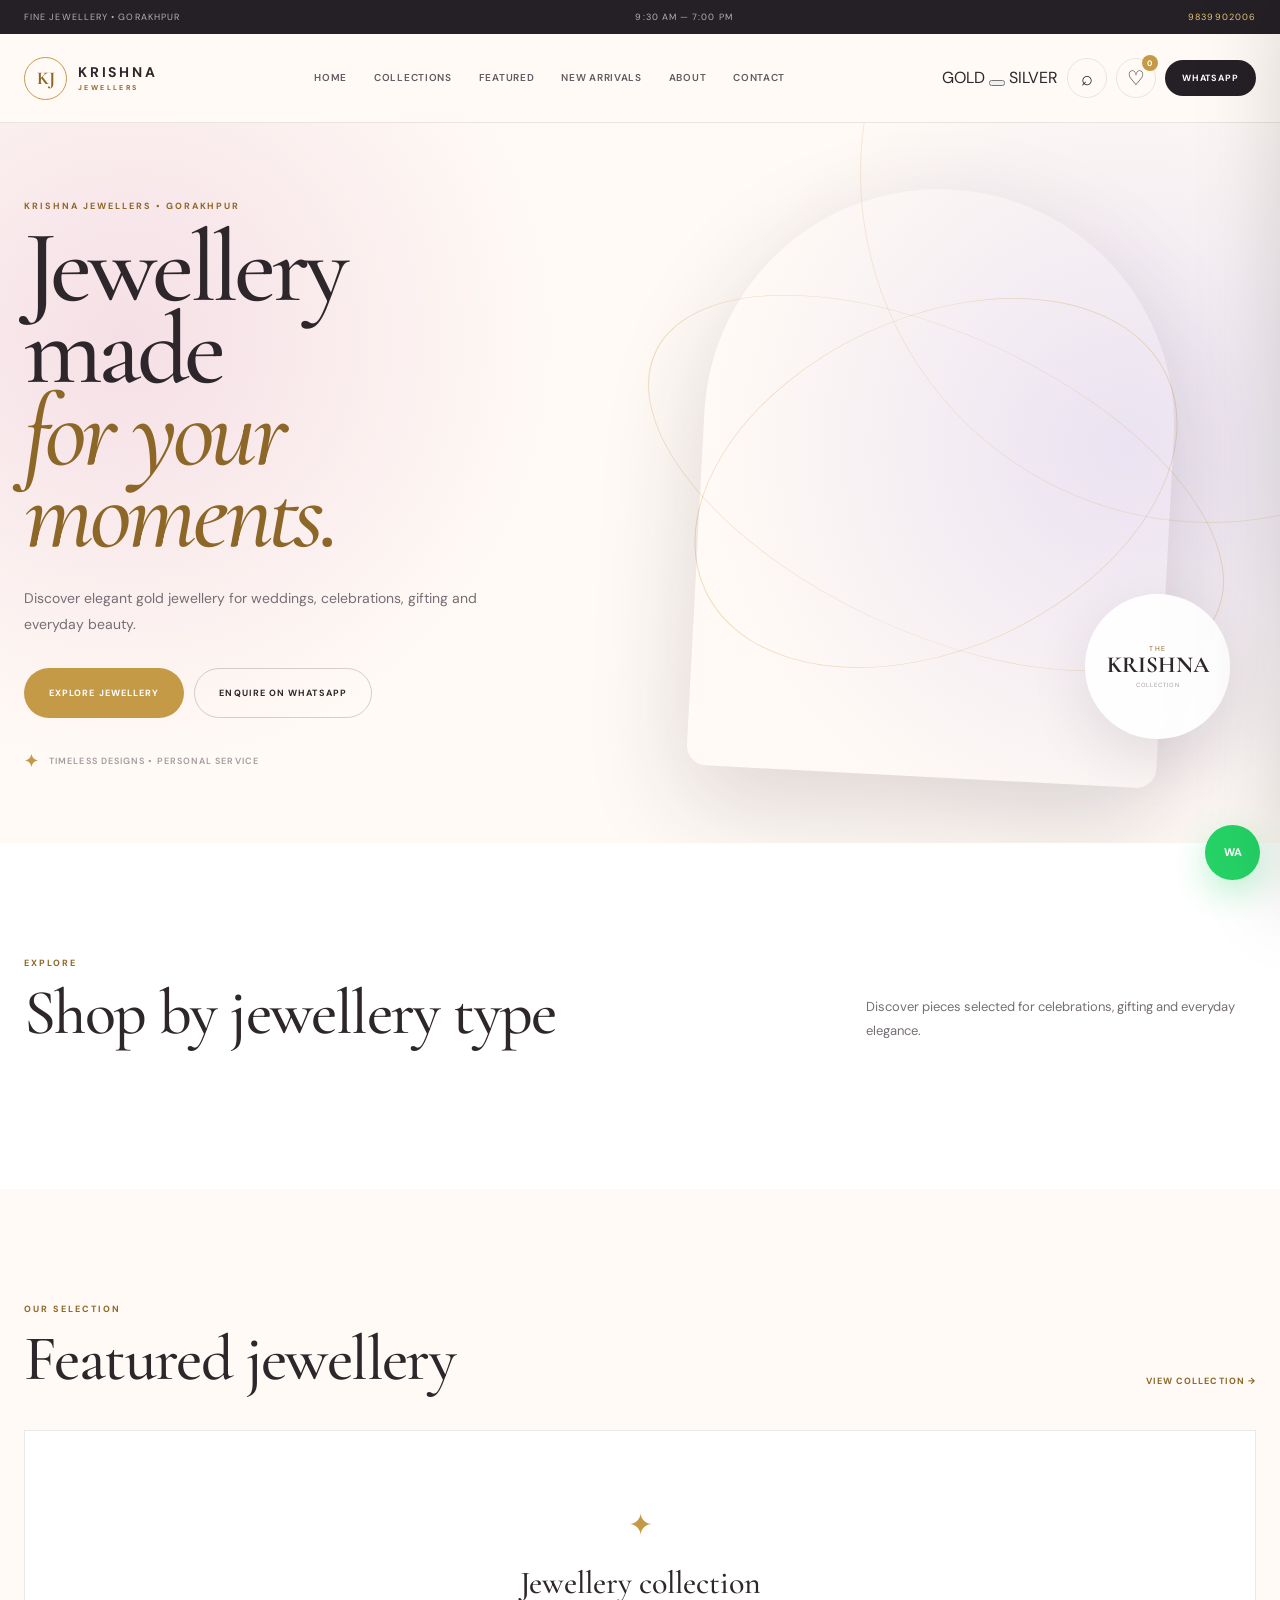
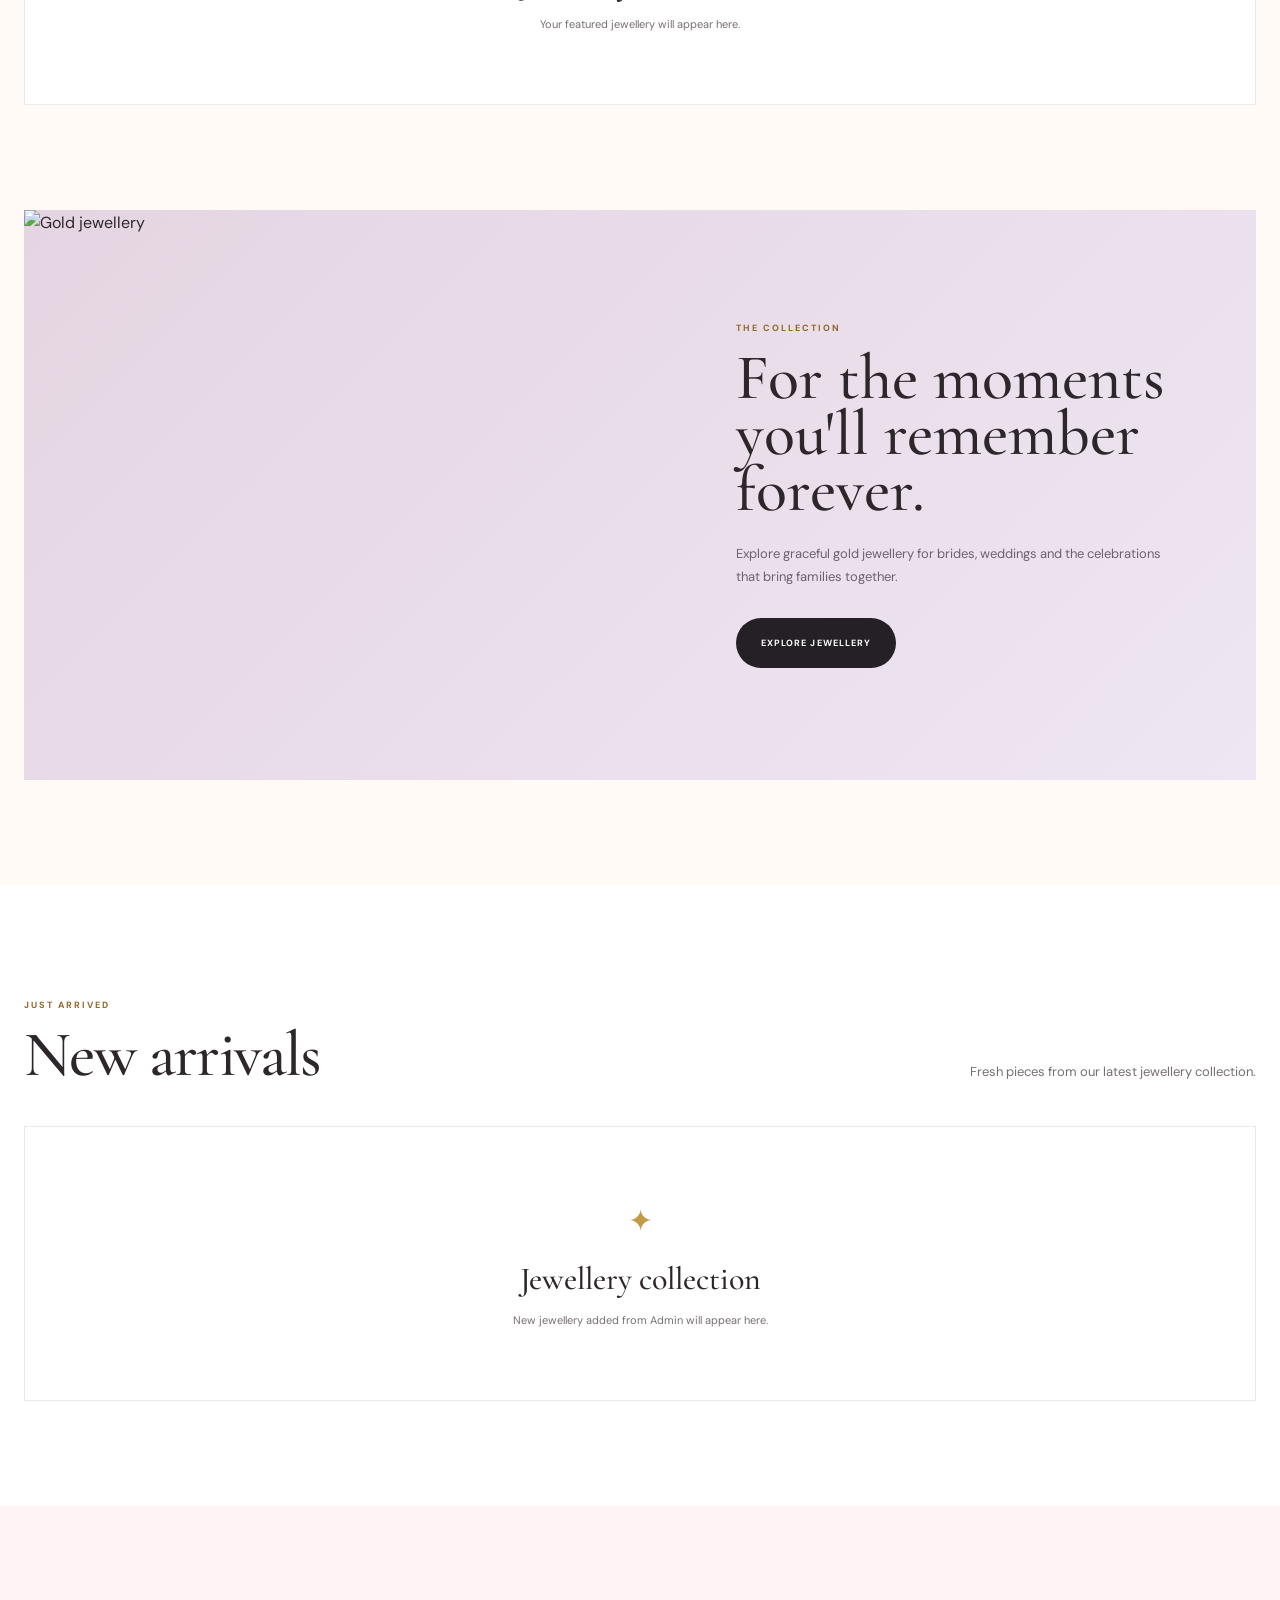
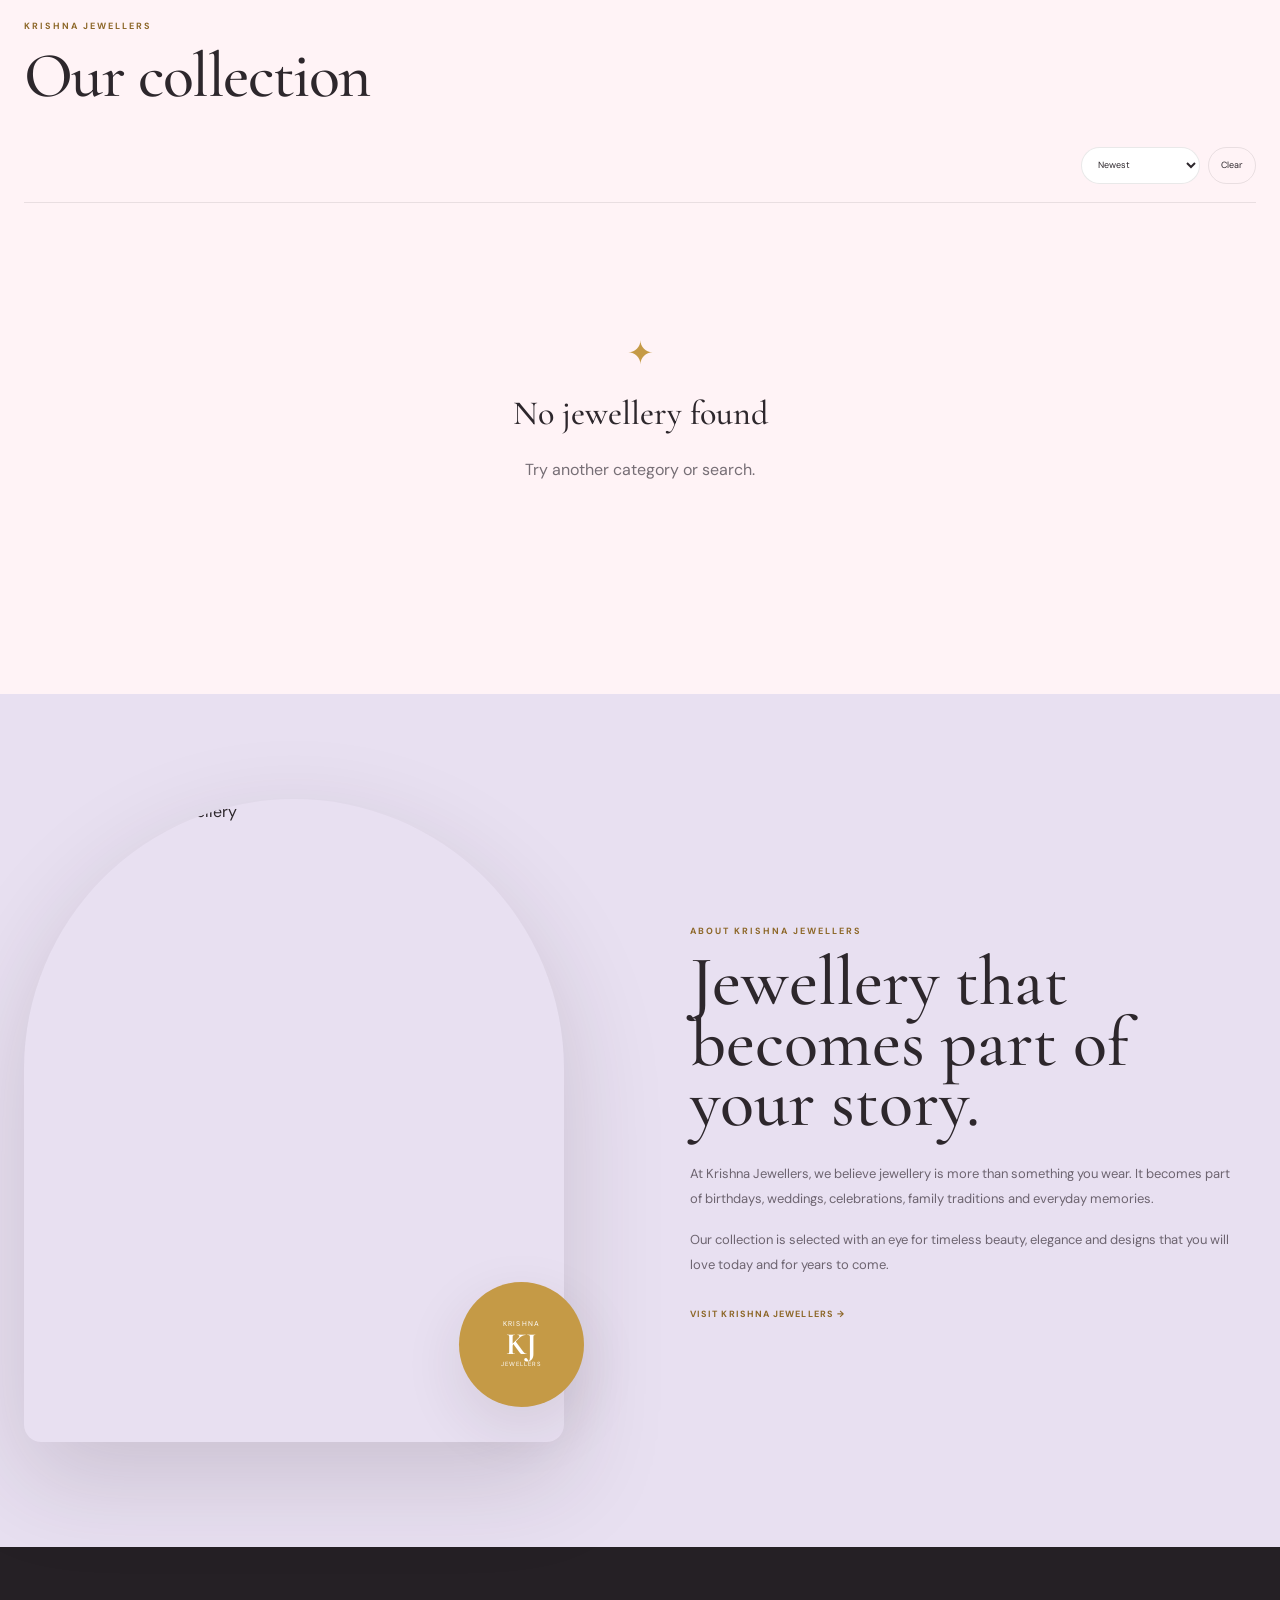
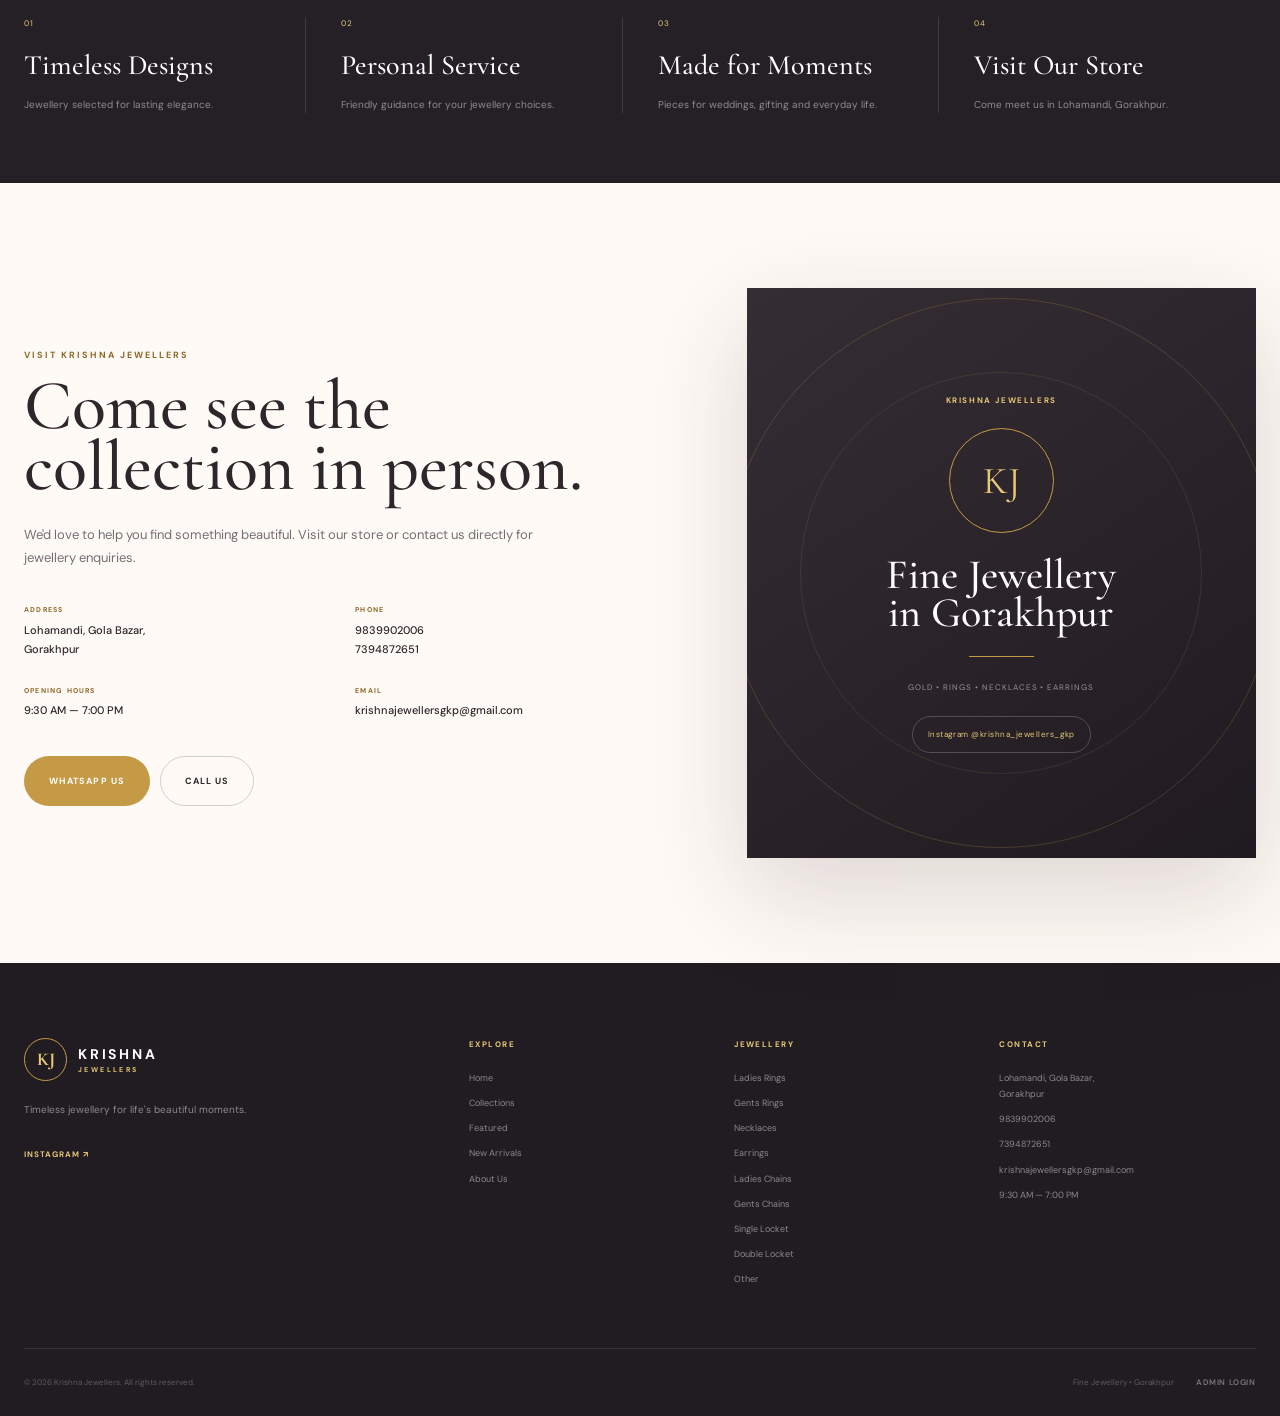
==== commit bad10f13: "Update print statement from 'Hello' to 'Goodbye'" ====
--- a/index.html
+++ b/index.html
@@ -2,68 +2,180 @@
 <html lang="en">
 <head>
   <meta charset="UTF-8">
-  <meta name="viewport" content="width=device-width, initial-scale=1.0">
+  <meta
+    name="viewport"
+    content="width=device-width, initial-scale=1.0"
+  >
 
   <title>Krishna Jewellers | Gorakhpur</title>
 
   <meta
     name="description"
-    content="Krishna Jewellers — timeless gold jewellery in Lohamandi, Gola Bazar, Gorakhpur."
+    content="Krishna Jewellers — gold and silver jewellery in Lohamandi, Gola Bazar, Gorakhpur."
   >
 
+  <meta
+    name="theme-color"
+    content="#f8f2eb"
+  >
+
   <link rel="preconnect" href="https://fonts.googleapis.com">
-  <link rel="preconnect" href="https://fonts.gstatic.com" crossorigin>
+  <link
+    rel="preconnect"
+    href="https://fonts.gstatic.com"
+    crossorigin
+  >
 
   <link
     href="https://fonts.googleapis.com/css2?family=Cormorant+Garamond:wght@400;500;600;700&family=DM+Sans:wght@400;500;600&display=swap"
     rel="stylesheet"
   >
 
-  <link rel="stylesheet" href="style.css">
+  <link
+    rel="stylesheet"
+    href="style.css"
+  >
 </head>
 
 <body>
 
-  <!-- =========================
+  <!-- =========================================================
        TOP BAR
-  ========================== -->
+  ========================================================== -->
+
   <div class="top-bar">
+
     <div class="top-bar-inner">
-      <span>Fine Jewellery • Gorakhpur</span>
-      <span>9:30 AM — 7:00 PM</span>
-      <a href="tel:9839902006">9839902006</a>
+
+      <span>
+        Fine Jewellery • Gorakhpur
+      </span>
+
+      <span>
+        9:30 AM — 7:00 PM
+      </span>
+
+      <a href="tel:9839902006">
+        9839902006
+      </a>
+
     </div>
+
   </div>
 
 
-  <!-- =========================
+  <!-- =========================================================
        HEADER
-  ========================== -->
-  <header class="header" id="header">
+  ========================================================== -->
+
+  <header
+    class="header"
+    id="header"
+  >
 
     <div class="container header-inner">
 
-      <a href="#home" class="logo">
-        <span class="logo-symbol">KJ</span>
+      <!-- LOGO -->
+
+      <a
+        href="#home"
+        class="logo"
+        aria-label="Krishna Jewellers home"
+      >
+
+        <span class="logo-symbol">
+          KJ
+        </span>
 
         <span class="logo-text">
-          <strong>KRISHNA</strong>
-          <small>JEWELLERS</small>
+
+          <strong>
+            KRISHNA
+          </strong>
+
+          <small>
+            JEWELLERS
+          </small>
+
         </span>
+
       </a>
 
 
+      <!-- DESKTOP NAVIGATION -->
+
       <nav class="desktop-nav">
-        <a href="#home">Home</a>
-        <a href="#categories">Collections</a>
-        <a href="#featured">Featured</a>
-        <a href="#new-arrivals">New Arrivals</a>
-        <a href="#about">About</a>
-        <a href="#contact">Contact</a>
+
+        <a href="#home">
+          Home
+        </a>
+
+        <a href="#categories">
+          Collections
+        </a>
+
+        <a href="#featured">
+          Featured
+        </a>
+
+        <a href="#new-arrivals">
+          New Arrivals
+        </a>
+
+        <a href="#about">
+          About
+        </a>
+
+        <a href="#contact">
+          Contact
+        </a>
+
       </nav>
 
 
+      <!-- HEADER ACTIONS -->
+
       <div class="header-actions">
+
+        <!-- GOLD / SILVER TOGGLE -->
+
+        <div
+          class="metal-switch-wrap"
+          aria-label="Jewellery collection selector"
+        >
+
+          <span
+            class="metal-switch-label gold-label"
+          >
+            GOLD
+          </span>
+
+          <button
+            type="button"
+            id="metalToggle"
+            class="metal-toggle"
+            aria-label="Switch to silver jewellery"
+            aria-pressed="false"
+          >
+
+            <span class="metal-toggle-track">
+
+              <span class="metal-toggle-knob"></span>
+
+            </span>
+
+          </button>
+
+          <span
+            class="metal-switch-label silver-label"
+          >
+            SILVER
+          </span>
+
+        </div>
+
+
+        <!-- SEARCH -->
 
         <button
           type="button"
@@ -74,15 +186,26 @@
           ⌕
         </button>
 
+
+        <!-- WISHLIST -->
+
         <button
           type="button"
           class="header-icon wishlist-header"
           id="wishlistToggle"
           aria-label="Open wishlist"
         >
+
           ♡
-          <span id="wishlistCount">0</span>
+
+          <span id="wishlistCount">
+            0
+          </span>
+
         </button>
+
+
+        <!-- WHATSAPP -->
 
         <a
           href="https://wa.me/919839902006"
@@ -92,6 +215,9 @@
         >
           WhatsApp
         </a>
+
+
+        <!-- MOBILE MENU -->
 
         <button
           type="button"
@@ -107,37 +233,72 @@
     </div>
 
 
-    <!-- Mobile Navigation -->
-    <nav class="mobile-nav" id="mainNav">
-      <a href="#home">Home</a>
-      <a href="#categories">Collections</a>
-      <a href="#featured">Featured</a>
-      <a href="#new-arrivals">New Arrivals</a>
-      <a href="#about">About</a>
-      <a href="#contact">Contact</a>
+    <!-- MOBILE NAVIGATION -->
+
+    <nav
+      class="mobile-nav"
+      id="mainNav"
+    >
+
+      <a href="#home">
+        Home
+      </a>
+
+      <a href="#categories">
+        Collections
+      </a>
+
+      <a href="#featured">
+        Featured
+      </a>
+
+      <a href="#new-arrivals">
+        New Arrivals
+      </a>
+
+      <a href="#about">
+        About
+      </a>
+
+      <a href="#contact">
+        Contact
+      </a>
+
     </nav>
 
   </header>
 
 
-  <!-- =========================
-       SEARCH
-  ========================== -->
-  <section class="search-panel" id="searchPanel">
+  <!-- =========================================================
+       SEARCH PANEL
+  ========================================================== -->
+
+  <section
+    class="search-panel"
+    id="searchPanel"
+  >
 
     <div class="container search-inner">
 
       <div>
-        <span class="eyebrow">SEARCH COLLECTION</span>
-        <h2>Find something beautiful.</h2>
-      </div>
+
+        <span class="eyebrow">
+          SEARCH COLLECTION
+        </span>
+
+        <h2>
+          Find something beautiful.
+        </h2>
+
+      </div>
+
 
       <div class="search-field">
 
         <input
           type="search"
           id="globalSearch"
-          placeholder="Search rings, necklaces, earrings..."
+          placeholder="Search jewellery..."
           autocomplete="off"
         >
 
@@ -156,11 +317,17 @@
   </section>
 
 
+  <!-- =========================================================
+       MAIN
+  ========================================================== -->
+
   <main id="home">
 
-    <!-- =========================
+
+    <!-- =======================================================
          HERO
-    ========================== -->
+    ======================================================== -->
+
     <section class="hero">
 
       <div class="hero-background"></div>
@@ -169,21 +336,29 @@
 
         <div class="hero-content">
 
-          <span class="eyebrow">KRISHNA JEWELLERS • GORAKHPUR</span>
+          <span class="eyebrow">
+            KRISHNA JEWELLERS • GORAKHPUR
+          </span>
 
           <h1>
             Jewellery made
-            <span>for your moments.</span>
+            <span>
+              for your moments.
+            </span>
           </h1>
 
-          <p>
-            Discover elegant gold jewellery for weddings, celebrations,
-            gifting and everyday beauty.
+          <p id="heroMetalDescription">
+            Discover elegant gold jewellery for weddings,
+            celebrations, gifting and everyday beauty.
           </p>
 
+
           <div class="hero-buttons">
 
-            <a href="#featured" class="button button-gold">
+            <a
+              href="#featured"
+              class="button button-gold"
+            >
               Explore Jewellery
             </a>
 
@@ -198,9 +373,15 @@
 
           </div>
 
+
           <div class="hero-details">
-            <span>✦</span>
+
+            <span>
+              ✦
+            </span>
+
             Timeless designs • Personal service
+
           </div>
 
         </div>
@@ -209,21 +390,35 @@
         <div class="hero-art">
 
           <div class="hero-circle circle-one"></div>
+
           <div class="hero-circle circle-two"></div>
 
+
           <div class="hero-photo">
 
             <img
+              id="heroMetalImage"
               src="https://images.unsplash.com/photo-1611652022419-a9419f74343d?auto=format&fit=crop&w=1000&q=85"
-              alt="Elegant jewellery"
+              alt="Gold jewellery"
             >
 
           </div>
 
+
           <div class="hero-label">
-            <small>THE</small>
-            <strong>KRISHNA</strong>
-            <span>COLLECTION</span>
+
+            <small>
+              THE
+            </small>
+
+            <strong>
+              KRISHNA
+            </strong>
+
+            <span>
+              COLLECTION
+            </span>
+
           </div>
 
         </div>
@@ -233,192 +428,102 @@
     </section>
 
 
-    <!-- =========================
+    <!-- =======================================================
          CATEGORIES
-    ========================== -->
-    <section class="section categories" id="categories">
+    ======================================================== -->
+
+    <section
+      class="section categories"
+      id="categories"
+    >
 
       <div class="container">
 
         <div class="section-header">
 
           <div>
-            <span class="eyebrow">EXPLORE</span>
-            <h2>Shop by jewellery type</h2>
+
+            <span class="eyebrow">
+              EXPLORE
+            </span>
+
+            <h2>
+              Shop by jewellery type
+            </h2>
+
           </div>
 
           <p>
-            Discover pieces selected for celebrations, gifting
-            and everyday elegance.
+            Discover pieces selected for celebrations,
+            gifting and everyday elegance.
           </p>
 
         </div>
 
 
-        <div class="category-grid">
-
-          <button
-            type="button"
-            class="category-card"
-            data-category="Rings"
+        <!--
+          JavaScript generates Gold/Silver categories here.
+        -->
+
+        <div
+          class="category-grid"
+          id="categoryGrid"
+        ></div>
+
+      </div>
+
+    </section>
+
+
+    <!-- =======================================================
+         FEATURED
+    ======================================================== -->
+
+    <section
+      class="section products-section"
+      id="featured"
+    >
+
+      <div class="container">
+
+        <div class="section-header">
+
+          <div>
+
+            <span class="eyebrow">
+              OUR SELECTION
+            </span>
+
+            <h2>
+              Featured jewellery
+            </h2>
+
+          </div>
+
+          <a
+            href="#collection"
+            class="simple-link"
           >
-            <div class="category-image">
-              <img
-                src="https://images.unsplash.com/photo-1605100804763-247f67b3557e?auto=format&fit=crop&w=700&q=85"
-                alt="Gold rings"
-                loading="lazy"
-              >
-            </div>
-
-            <div class="category-info">
-              <span>01</span>
-              <h3>Rings</h3>
-              <strong>Explore →</strong>
-            </div>
-          </button>
-
-
-          <button
-            type="button"
-            class="category-card"
-            data-category="Necklaces"
-          >
-            <div class="category-image">
-              <img
-                src="https://images.unsplash.com/photo-1599643478518-a784e5dc4c8f?auto=format&fit=crop&w=700&q=85"
-                alt="Gold necklace"
-                loading="lazy"
-              >
-            </div>
-
-            <div class="category-info">
-              <span>02</span>
-              <h3>Necklaces</h3>
-              <strong>Explore →</strong>
-            </div>
-          </button>
-
-
-          <button
-            type="button"
-            class="category-card"
-            data-category="Earrings"
-          >
-            <div class="category-image">
-              <img
-                src="https://images.unsplash.com/photo-1535632066927-ab7c9ab60908?auto=format&fit=crop&w=700&q=85"
-                alt="Gold earrings"
-                loading="lazy"
-              >
-            </div>
-
-            <div class="category-info">
-              <span>03</span>
-              <h3>Earrings</h3>
-              <strong>Explore →</strong>
-            </div>
-          </button>
-
-
-          <button
-            type="button"
-            class="category-card"
-            data-category="Bangles"
-          >
-            <div class="category-image">
-              <img
-                src="https://images.unsplash.com/photo-1617038260897-41a1f14a8ca0?auto=format&fit=crop&w=700&q=85"
-                alt="Gold bangles"
-                loading="lazy"
-              >
-            </div>
-
-            <div class="category-info">
-              <span>04</span>
-              <h3>Bangles</h3>
-              <strong>Explore →</strong>
-            </div>
-          </button>
-
-
-          <button
-            type="button"
-            class="category-card"
-            data-category="Bracelets"
-          >
-            <div class="category-image">
-              <img
-                src="https://images.unsplash.com/photo-1573408301185-9146fe634ad0?auto=format&fit=crop&w=700&q=85"
-                alt="Gold bracelet"
-                loading="lazy"
-              >
-            </div>
-
-            <div class="category-info">
-              <span>05</span>
-              <h3>Bracelets</h3>
-              <strong>Explore →</strong>
-            </div>
-          </button>
-
-
-          <button
-            type="button"
-            class="category-card"
-            data-category="Chains"
-          >
-            <div class="category-image">
-              <img
-                src="https://images.unsplash.com/photo-1598560917807-1bae44bd7be8?auto=format&fit=crop&w=700&q=85"
-                alt="Gold chain"
-                loading="lazy"
-              >
-            </div>
-
-            <div class="category-info">
-              <span>06</span>
-              <h3>Chains</h3>
-              <strong>Explore →</strong>
-            </div>
-          </button>
-
-        </div>
-
-      </div>
-
-    </section>
-
-
-    <!-- =========================
-         FEATURED
-    ========================== -->
-    <section class="section products-section" id="featured">
-
-      <div class="container">
-
-        <div class="section-header">
-
-          <div>
-            <span class="eyebrow">OUR SELECTION</span>
-            <h2>Featured jewellery</h2>
-          </div>
-
-          <a href="#collection" class="simple-link">
             View collection →
           </a>
 
         </div>
 
-        <div class="product-grid" id="featuredGrid"></div>
+
+        <div
+          class="product-grid"
+          id="featuredGrid"
+        ></div>
 
       </div>
 
     </section>
 
 
-    <!-- =========================
-         BRIDAL FEATURE
-    ========================== -->
+    <!-- =======================================================
+         FEATURE / BRIDAL
+    ======================================================== -->
+
     <section class="bridal-section">
 
       <div class="container">
@@ -428,29 +533,37 @@
           <div class="bridal-image">
 
             <img
+              id="bridalMetalImage"
               src="https://images.unsplash.com/photo-1601121141461-9d6647bca1ed?auto=format&fit=crop&w=1200&q=85"
-              alt="Bridal jewellery"
+              alt="Gold jewellery"
               loading="lazy"
             >
 
           </div>
 
+
           <div class="bridal-content">
 
-            <span class="eyebrow">THE BRIDAL COLLECTION</span>
+            <span class="eyebrow">
+              THE COLLECTION
+            </span>
 
             <h2>
               For the moments
               you'll remember forever.
             </h2>
 
-            <p>
+            <p id="bridalMetalDescription">
               Explore graceful gold jewellery for brides,
-              weddings and the celebrations that bring families together.
+              weddings and the celebrations that bring
+              families together.
             </p>
 
-            <a href="#collection" class="button button-dark">
-              Explore Bridal Jewellery
+            <a
+              href="#collection"
+              class="button button-dark"
+            >
+              Explore Jewellery
             </a>
 
           </div>
@@ -462,18 +575,29 @@
     </section>
 
 
-    <!-- =========================
+    <!-- =======================================================
          NEW ARRIVALS
-    ========================== -->
-    <section class="section new-arrivals" id="new-arrivals">
+    ======================================================== -->
+
+    <section
+      class="section new-arrivals"
+      id="new-arrivals"
+    >
 
       <div class="container">
 
         <div class="section-header">
 
           <div>
-            <span class="eyebrow">JUST ARRIVED</span>
-            <h2>New arrivals</h2>
+
+            <span class="eyebrow">
+              JUST ARRIVED
+            </span>
+
+            <h2>
+              New arrivals
+            </h2>
+
           </div>
 
           <p>
@@ -482,25 +606,40 @@
 
         </div>
 
-        <div class="product-grid" id="newArrivalsGrid"></div>
+
+        <div
+          class="product-grid"
+          id="newArrivalsGrid"
+        ></div>
 
       </div>
 
     </section>
 
 
-    <!-- =========================
+    <!-- =======================================================
          ALL COLLECTION
-    ========================== -->
-    <section class="section collection-section" id="collection">
+    ======================================================== -->
+
+    <section
+      class="section collection-section"
+      id="collection"
+    >
 
       <div class="container">
 
         <div class="section-header">
 
           <div>
-            <span class="eyebrow">KRISHNA JEWELLERS</span>
-            <h2>Our collection</h2>
+
+            <span class="eyebrow">
+              KRISHNA JEWELLERS
+            </span>
+
+            <h2>
+              Our collection
+            </h2>
+
           </div>
 
         </div>
@@ -508,76 +647,47 @@
 
         <div class="collection-controls">
 
-          <div class="filter-buttons">
-
-            <button
-              type="button"
-              class="filter-button active"
-              data-filter="all"
+
+          <!--
+            JavaScript generates the correct
+            Gold/Silver category buttons here.
+          -->
+
+          <div
+            class="filter-buttons"
+            id="filterButtons"
+          ></div>
+
+
+          <div class="sort-area">
+
+            <select
+              id="sortSelect"
+              aria-label="Sort products"
             >
-              All
-            </button>
-
-            <button
-              type="button"
-              class="filter-button"
-              data-filter="Rings"
-            >
-              Rings
-            </button>
-
-            <button
-              type="button"
-              class="filter-button"
-              data-filter="Necklaces"
-            >
-              Necklaces
-            </button>
-
-            <button
-              type="button"
-              class="filter-button"
-              data-filter="Earrings"
-            >
-              Earrings
-            </button>
-
-            <button
-              type="button"
-              class="filter-button"
-              data-filter="Bangles"
-            >
-              Bangles
-            </button>
-
-            <button
-              type="button"
-              class="filter-button"
-              data-filter="Bracelets"
-            >
-              Bracelets
-            </button>
-
-            <button
-              type="button"
-              class="filter-button"
-              data-filter="Chains"
-            >
-              Chains
-            </button>
-
-          </div>
-
-
-          <div class="sort-area">
-
-            <select id="sortSelect" aria-label="Sort products">
-              <option value="newest">Newest</option>
-              <option value="oldest">Oldest</option>
-              <option value="name">Name</option>
-              <option value="price-low">Price: Low to High</option>
-              <option value="price-high">Price: High to Low</option>
+
+              <option value="newest">
+                Newest
+              </option>
+
+              <option value="oldest">
+                Oldest
+              </option>
+
+              <option value="name">
+                Name
+              </option>
+
+              <option value="price-low">
+                Price: Low to High
+              </option>
+
+              <option value="price-high">
+                Price: High to Low
+              </option>
+
             </select>
+
 
             <button
               type="button"
@@ -591,14 +701,25 @@
         </div>
 
 
-        <div class="product-grid" id="productGrid"></div>
-
-
-        <div class="empty-state" id="emptyState" hidden>
-
-          <span>✦</span>
-
-          <h3>No jewellery found</h3>
+        <div
+          class="product-grid"
+          id="productGrid"
+        ></div>
+
+
+        <div
+          class="empty-state"
+          id="emptyState"
+          hidden
+        >
+
+          <span>
+            ✦
+          </span>
+
+          <h3>
+            No jewellery found
+          </h3>
 
           <p>
             Try another category or search.
@@ -611,12 +732,17 @@
     </section>
 
 
-    <!-- =========================
+    <!-- =======================================================
          ABOUT
-    ========================== -->
-    <section class="section about-section" id="about">
+    ======================================================== -->
+
+    <section
+      class="section about-section"
+      id="about"
+    >
 
       <div class="container about-grid">
+
 
         <div class="about-photo">
 
@@ -627,9 +753,19 @@
           >
 
           <div class="about-seal">
-            <span>KRISHNA</span>
-            <strong>KJ</strong>
-            <small>JEWELLERS</small>
+
+            <span>
+              KRISHNA
+            </span>
+
+            <strong>
+              KJ
+            </strong>
+
+            <small>
+              JEWELLERS
+            </small>
+
           </div>
 
         </div>
@@ -637,7 +773,9 @@
 
         <div class="about-content">
 
-          <span class="eyebrow">ABOUT KRISHNA JEWELLERS</span>
+          <span class="eyebrow">
+            ABOUT KRISHNA JEWELLERS
+          </span>
 
           <h2>
             Jewellery that becomes
@@ -645,18 +783,22 @@
           </h2>
 
           <p>
-            At Krishna Jewellers, we believe jewellery is more than
-            something you wear. It becomes part of birthdays, weddings,
-            celebrations, family traditions and everyday memories.
+            At Krishna Jewellers, we believe jewellery is more
+            than something you wear. It becomes part of birthdays,
+            weddings, celebrations, family traditions and everyday
+            memories.
           </p>
 
           <p>
-            Our collection is selected with an eye for timeless beauty,
-            elegance and designs that you will love today and for years
-            to come.
+            Our collection is selected with an eye for timeless
+            beauty, elegance and designs that you will love today
+            and for years to come.
           </p>
 
-          <a href="#contact" class="simple-link">
+          <a
+            href="#contact"
+            class="simple-link"
+          >
             Visit Krishna Jewellers →
           </a>
 
@@ -667,9 +809,10 @@
     </section>
 
 
-    <!-- =========================
+    <!-- =======================================================
          WHY US
-    ========================== -->
+    ======================================================== -->
+
     <section class="why-section">
 
       <div class="container">
@@ -677,35 +820,70 @@
         <div class="why-grid">
 
           <div class="why-item">
-            <span>01</span>
-            <h3>Timeless Designs</h3>
+
+            <span>
+              01
+            </span>
+
+            <h3>
+              Timeless Designs
+            </h3>
+
             <p>
               Jewellery selected for lasting elegance.
             </p>
-          </div>
+
+          </div>
+
 
           <div class="why-item">
-            <span>02</span>
-            <h3>Personal Service</h3>
+
+            <span>
+              02
+            </span>
+
+            <h3>
+              Personal Service
+            </h3>
+
             <p>
               Friendly guidance for your jewellery choices.
             </p>
-          </div>
+
+          </div>
+
 
           <div class="why-item">
-            <span>03</span>
-            <h3>Made for Moments</h3>
+
+            <span>
+              03
+            </span>
+
+            <h3>
+              Made for Moments
+            </h3>
+
             <p>
               Pieces for weddings, gifting and everyday life.
             </p>
-          </div>
+
+          </div>
+
 
           <div class="why-item">
-            <span>04</span>
-            <h3>Visit Our Store</h3>
+
+            <span>
+              04
+            </span>
+
+            <h3>
+              Visit Our Store
+            </h3>
+
             <p>
               Come meet us in Lohamandi, Gorakhpur.
             </p>
+
           </div>
 
         </div>
@@ -715,16 +893,23 @@
     </section>
 
 
-    <!-- =========================
+    <!-- =======================================================
          CONTACT
-    ========================== -->
-    <section class="section contact-section" id="contact">
+    ======================================================== -->
+
+    <section
+      class="section contact-section"
+      id="contact"
+    >
 
       <div class="container contact-grid">
 
+
         <div class="contact-content">
 
-          <span class="eyebrow">VISIT KRISHNA JEWELLERS</span>
+          <span class="eyebrow">
+            VISIT KRISHNA JEWELLERS
+          </span>
 
           <h2>
             Come see the
@@ -733,15 +918,19 @@
 
           <p>
             We'd love to help you find something beautiful.
-            Visit our store or contact us directly for jewellery enquiries.
+            Visit our store or contact us directly for jewellery
+            enquiries.
           </p>
 
 
           <div class="contact-information">
 
+
             <div class="contact-item">
 
-              <span>ADDRESS</span>
+              <span>
+                ADDRESS
+              </span>
 
               <strong>
                 Lohamandi, Gola Bazar,<br>
@@ -753,11 +942,22 @@
 
             <div class="contact-item">
 
-              <span>PHONE</span>
+              <span>
+                PHONE
+              </span>
 
               <strong>
-                <a href="tel:9839902006">9839902006</a><br>
-                <a href="tel:7394872651">7394872651</a>
+
+                <a href="tel:9839902006">
+                  9839902006
+                </a>
+
+                <br>
+
+                <a href="tel:7394872651">
+                  7394872651
+                </a>
+
               </strong>
 
             </div>
@@ -765,7 +965,9 @@
 
             <div class="contact-item">
 
-              <span>OPENING HOURS</span>
+              <span>
+                OPENING HOURS
+              </span>
 
               <strong>
                 9:30 AM — 7:00 PM
@@ -776,12 +978,16 @@
 
             <div class="contact-item">
 
-              <span>EMAIL</span>
+              <span>
+                EMAIL
+              </span>
 
               <strong>
+
                 <a href="mailto:krishnajewellersgkp@gmail.com">
                   krishnajewellersgkp@gmail.com
                 </a>
+
               </strong>
 
             </div>
@@ -816,7 +1022,9 @@
 
           <div class="contact-card-decoration"></div>
 
-          <span>KRISHNA JEWELLERS</span>
+          <span>
+            KRISHNA JEWELLERS
+          </span>
 
           <div class="contact-monogram">
             KJ
@@ -830,7 +1038,7 @@
 
           <div class="contact-divider"></div>
 
-          <p>
+          <p id="contactMetalLine">
             GOLD • RINGS • NECKLACES • EARRINGS
           </p>
 
@@ -852,9 +1060,10 @@
   </main>
 
 
-  <!-- =========================
+  <!-- =========================================================
        WISHLIST DRAWER
-  ========================== -->
+  ========================================================== -->
+
   <aside
     class="wishlist-drawer"
     id="wishlistDrawer"
@@ -864,9 +1073,17 @@
     <div class="drawer-header">
 
       <div>
-        <span class="eyebrow">YOUR FAVOURITES</span>
-        <h2>Wishlist</h2>
-      </div>
+
+        <span class="eyebrow">
+          YOUR FAVOURITES
+        </span>
+
+        <h2>
+          Wishlist
+        </h2>
+
+      </div>
+
 
       <button
         type="button"
@@ -879,6 +1096,7 @@
 
     </div>
 
+
     <div
       class="drawer-content"
       id="wishlistContent"
@@ -886,19 +1104,28 @@
 
   </aside>
 
-  <div class="drawer-backdrop" id="drawerBackdrop"></div>
-
-
-  <!-- =========================
+
+  <div
+    class="drawer-backdrop"
+    id="drawerBackdrop"
+  ></div>
+
+
+  <!-- =========================================================
        PRODUCT MODAL
-  ========================== -->
+  ========================================================== -->
+
   <div
     class="product-modal"
     id="productModal"
     aria-hidden="true"
   >
 
-    <div class="modal-backdrop" id="modalBackdrop"></div>
+    <div
+      class="modal-backdrop"
+      id="modalBackdrop"
+    ></div>
+
 
     <div class="modal-card">
 
@@ -911,6 +1138,7 @@
         ×
       </button>
 
+
       <div class="modal-image">
 
         <img
@@ -942,13 +1170,28 @@
         <div class="modal-meta">
 
           <div>
-            <span>MATERIAL</span>
-            <strong id="productModalMaterial"></strong>
-          </div>
+
+            <span>
+              MATERIAL
+            </span>
+
+            <strong
+              id="productModalMaterial"
+            ></strong>
+
+          </div>
+
 
           <div>
-            <span>SKU</span>
-            <strong id="productModalSku"></strong>
+
+            <span>
+              SKU
+            </span>
+
+            <strong
+              id="productModalSku"
+            ></strong>
+
           </div>
 
         </div>
@@ -971,22 +1214,38 @@
   </div>
 
 
-  <!-- =========================
+  <!-- =========================================================
        FOOTER
-  ========================== -->
+  ========================================================== -->
+
   <footer class="footer">
 
     <div class="container footer-grid">
 
+
+      <!-- BRAND -->
+
       <div class="footer-brand">
 
-        <a href="#home" class="logo footer-logo">
-
-          <span class="logo-symbol">KJ</span>
+        <a
+          href="#home"
+          class="logo footer-logo"
+        >
+
+          <span class="logo-symbol">
+            KJ
+          </span>
 
           <span class="logo-text">
-            <strong>KRISHNA</strong>
-            <small>JEWELLERS</small>
+
+            <strong>
+              KRISHNA
+            </strong>
+
+            <small>
+              JEWELLERS
+            </small>
+
           </span>
 
         </a>
@@ -1007,66 +1266,137 @@
       </div>
 
 
+      <!-- EXPLORE -->
+
       <div class="footer-column">
 
-        <h4>EXPLORE</h4>
-
-        <a href="#home">Home</a>
-        <a href="#categories">Collections</a>
-        <a href="#featured">Featured</a>
-        <a href="#new-arrivals">New Arrivals</a>
-        <a href="#about">About Us</a>
-
-      </div>
-
+        <h4>
+          EXPLORE
+        </h4>
+
+        <a href="#home">
+          Home
+        </a>
+
+        <a href="#categories">
+          Collections
+        </a>
+
+        <a href="#featured">
+          Featured
+        </a>
+
+        <a href="#new-arrivals">
+          New Arrivals
+        </a>
+
+        <a href="#about">
+          About Us
+        </a>
+
+      </div>
+
+
+      <!-- JEWELLERY -->
 
       <div class="footer-column">
 
-        <h4>JEWELLERY</h4>
-
-        <a href="#collection">Rings</a>
-        <a href="#collection">Necklaces</a>
-        <a href="#collection">Earrings</a>
-        <a href="#collection">Bangles</a>
-        <a href="#collection">Bracelets</a>
-
-      </div>
-
+        <h4>
+          JEWELLERY
+        </h4>
+
+        <a href="#collection">
+          Ladies Rings
+        </a>
+
+        <a href="#collection">
+          Gents Rings
+        </a>
+
+        <a href="#collection">
+          Necklaces
+        </a>
+
+        <a href="#collection">
+          Earrings
+        </a>
+
+        <a href="#collection">
+          Ladies Chains
+        </a>
+
+        <a href="#collection">
+          Gents Chains
+        </a>
+
+        <a href="#collection">
+          Single Locket
+        </a>
+
+        <a href="#collection">
+          Double Locket
+        </a>
+
+        <a href="#collection">
+          Other
+        </a>
+
+      </div>
+
+
+      <!-- CONTACT -->
 
       <div class="footer-column footer-contact">
 
-        <h4>CONTACT</h4>
+        <h4>
+          CONTACT
+        </h4>
 
         <p>
           Lohamandi, Gola Bazar,<br>
           Gorakhpur
         </p>
 
-        <a href="tel:9839902006">9839902006</a>
-
-        <a href="tel:7394872651">7394872651</a>
+        <a href="tel:9839902006">
+          9839902006
+        </a>
+
+        <a href="tel:7394872651">
+          7394872651
+        </a>
 
         <a href="mailto:krishnajewellersgkp@gmail.com">
           krishnajewellersgkp@gmail.com
         </a>
 
-        <span>9:30 AM — 7:00 PM</span>
+        <span>
+          9:30 AM — 7:00 PM
+        </span>
 
       </div>
 
     </div>
 
 
+    <!-- FOOTER BOTTOM -->
+
     <div class="container footer-bottom">
 
       <span>
-        © <span id="currentYear"></span> Krishna Jewellers.
+
+        ©
+        <span id="currentYear"></span>
+        Krishna Jewellers.
         All rights reserved.
+
       </span>
 
+
       <div class="footer-bottom-right">
 
-        <span>Fine Jewellery • Gorakhpur</span>
+        <span>
+          Fine Jewellery • Gorakhpur
+        </span>
 
         <a
           href="admin.html"
@@ -1083,9 +1413,10 @@
   </footer>
 
 
-  <!-- =========================
+  <!-- =========================================================
        FLOATING WHATSAPP
-  ========================== -->
+  ========================================================== -->
+
   <a
     href="https://wa.me/919839902006"
     target="_blank"
@@ -1093,16 +1424,23 @@
     class="floating-whatsapp"
     aria-label="WhatsApp Krishna Jewellers"
   >
-    <span>WA</span>
+
+    <span>
+      WA
+    </span>
+
   </a>
 
 
-  <!-- =========================
+  <!-- =========================================================
        SCRIPTS
-  ========================== -->
+  ========================================================== -->
+
   <script src="https://cdn.jsdelivr.net/npm/@supabase/supabase-js@2"></script>
+
   <script src="supabase-config.js"></script>
+
   <script src="script.js"></script>
 
 </body>
-</html>+</html>
--- a/style.css
+++ b/style.css
@@ -1,49 +1,42 @@
 /* ============================================================
    KRISHNA JEWELLERS
-   Modern Baby Pink + Lavender + Champagne Gold
+   Premium Jewellery Display Website
 ============================================================ */
 
 :root {
-  --pink: #f7dfe6;
-  --pink-light: #fff6f8;
-  --pink-dark: #d99eaf;
-
-  --lavender: #e9e2f4;
-  --lavender-dark: #b8a5d0;
-
-  --gold: #c59b45;
-  --gold-light: #e8c979;
-  --gold-dark: #8e6828;
-
-  --cream: #fffaf5;
+  --ivory: #fffaf5;
   --white: #ffffff;
 
-  --ink: #272127;
-  --muted: #777079;
-  --soft-text: #9a9198;
-
-  --dark: #272027;
-  --dark-soft: #342b34;
-
-  --border: rgba(39, 32, 39, 0.10);
-
-  --shadow-sm:
-    0 8px 30px rgba(58, 38, 48, 0.07);
-
-  --shadow-md:
-    0 18px 55px rgba(58, 38, 48, 0.12);
-
-  --shadow-lg:
-    0 30px 90px rgba(58, 38, 48, 0.17);
-
-  --radius-sm: 8px;
-  --radius-md: 16px;
-  --radius-lg: 26px;
-
-  --container: 1280px;
+  --pink: #f4dce4;
+  --pink-light: #fff3f6;
+  --pink-dark: #c991a2;
+
+  --lavender: #e8e0f1;
+  --lavender-dark: #9e8bb7;
+
+  --gold: #c59a46;
+  --gold-light: #e6c878;
+  --gold-dark: #8d6728;
+
+  --dark: #252025;
+  --dark-soft: #332c32;
+
+  --text: #2d272c;
+  --muted: #766e75;
+  --light-text: #a29aa0;
+
+  --border: rgba(45, 39, 44, .10);
+
+  --shadow:
+    0 20px 60px rgba(55, 37, 45, .11);
+
+  --shadow-large:
+    0 35px 100px rgba(55, 37, 45, .17);
 
   --serif: "Cormorant Garamond", Georgia, serif;
   --sans: "DM Sans", Arial, sans-serif;
+
+  --container: 1260px;
 }
 
 
@@ -51,9 +44,7 @@
    RESET
 ============================================================ */
 
-*,
-*::before,
-*::after {
+* {
   box-sizing: border-box;
 }
 
@@ -63,22 +54,24 @@
 
 body {
   margin: 0;
-  background: var(--cream);
-  color: var(--ink);
+
+  background: var(--ivory);
+  color: var(--text);
+
   font-family: var(--sans);
+
   line-height: 1.6;
+
   overflow-x: hidden;
 }
 
-body.modal-open,
-body.drawer-open {
+body.no-scroll {
   overflow: hidden;
 }
 
 img {
   display: block;
   width: 100%;
-  max-width: 100%;
 }
 
 button,
@@ -98,12 +91,12 @@
 
 ::selection {
   background: var(--gold);
-  color: var(--white);
+  color: white;
 }
 
 
 /* ============================================================
-   COMMON
+   CONTAINER
 ============================================================ */
 
 .container {
@@ -115,129 +108,44 @@
   margin-inline: auto;
 }
 
-.section {
-  padding: 105px 0;
-}
-
-.eyebrow {
-  display: inline-block;
-  margin-bottom: 14px;
-
-  color: var(--gold-dark);
-
-  font-size: 10px;
-  font-weight: 700;
-  letter-spacing: .22em;
-  line-height: 1.4;
-}
-
-.section-heading {
-  display: flex;
-  justify-content: space-between;
-  align-items: flex-end;
-  gap: 40px;
-
-  margin-bottom: 42px;
-}
-
-.section-heading h2 {
-  max-width: 720px;
-
-  margin: 0;
-
-  font-family: var(--serif);
-  font-size: clamp(42px, 5vw, 68px);
-  font-weight: 500;
-  line-height: .95;
-  letter-spacing: -.025em;
-}
-
-.section-heading p {
-  max-width: 390px;
-
-  margin: 0;
-
-  color: var(--muted);
-  font-size: 14px;
-  line-height: 1.8;
-}
-
-.text-link {
-  position: relative;
-
-  display: inline-flex;
-  align-items: center;
-
-  color: var(--gold-dark);
-
-  font-size: 12px;
-  font-weight: 700;
-  letter-spacing: .08em;
-  text-transform: uppercase;
-
-  white-space: nowrap;
-}
-
-.text-link::after {
-  content: "";
-
-  position: absolute;
-  left: 0;
-  right: 0;
-  bottom: -6px;
-
-  height: 1px;
-
-  background: currentColor;
-
-  transform-origin: right;
-  transform: scaleX(.45);
-
-  transition: transform .3s ease;
-}
-
-.text-link:hover::after {
-  transform-origin: left;
-  transform: scaleX(1);
-}
-
 
 /* ============================================================
-   ANNOUNCEMENT
+   TOP BAR
 ============================================================ */
 
-.announcement-bar {
-  height: 34px;
-
-  overflow: hidden;
-
-  background: var(--dark);
-  color: #fff;
+.top-bar {
+  min-height: 34px;
 
   display: flex;
   align-items: center;
-}
-
-.announcement-track {
+
+  background: var(--dark);
+
+  color: rgba(255,255,255,.65);
+
+  font-size: 9px;
+
+  letter-spacing: .12em;
+  text-transform: uppercase;
+}
+
+.top-bar-inner {
+  width: min(
+    calc(100% - 48px),
+    var(--container)
+  );
+
+  margin-inline: auto;
+
   display: flex;
-  gap: 28px;
-
-  min-width: max-content;
-
-  padding-left: 100%;
-
-  font-size: 9px;
-  font-weight: 600;
-  letter-spacing: .18em;
-  text-transform: uppercase;
-
-  animation: marquee 28s linear infinite;
-}
-
-@keyframes marquee {
-  to {
-    transform: translateX(-100%);
-  }
+  align-items: center;
+  justify-content: space-between;
+
+  gap: 20px;
+}
+
+.top-bar a {
+  color: var(--gold-light);
 }
 
 
@@ -245,14 +153,14 @@
    HEADER
 ============================================================ */
 
-.site-header {
+.header {
   position: sticky;
   top: 0;
   z-index: 100;
 
-  background: rgba(255, 250, 245, .92);
-
-  border-bottom: 1px solid rgba(39, 32, 39, .08);
+  background: rgba(255,250,245,.94);
+
+  border-bottom: 1px solid var(--border);
 
   backdrop-filter: blur(18px);
 }
@@ -267,17 +175,21 @@
   gap: 35px;
 }
 
-.brand {
+
+/* LOGO */
+
+.logo {
   display: inline-flex;
   align-items: center;
+
   gap: 11px;
 
   flex-shrink: 0;
 }
 
-.brand-mark {
-  width: 42px;
-  height: 42px;
+.logo-symbol {
+  width: 43px;
+  height: 43px;
 
   display: grid;
   place-items: center;
@@ -289,85 +201,93 @@
   color: var(--gold-dark);
 
   font-family: var(--serif);
-  font-size: 17px;
+  font-size: 18px;
   font-weight: 700;
 }
 
-.brand-text {
+.logo-text {
   display: flex;
   flex-direction: column;
 
   line-height: 1;
 }
 
-.brand-text strong {
+.logo-text strong {
   font-size: 14px;
-  letter-spacing: .19em;
-}
-
-.brand-text small {
+  letter-spacing: .20em;
+}
+
+.logo-text small {
   margin-top: 5px;
 
   color: var(--gold-dark);
 
   font-size: 7px;
   font-weight: 700;
-  letter-spacing: .33em;
-}
-
-.main-nav {
+  letter-spacing: .34em;
+}
+
+
+/* DESKTOP NAV */
+
+.desktop-nav {
   display: flex;
   align-items: center;
+
   gap: 27px;
 }
 
-.main-nav a {
+.desktop-nav a {
   position: relative;
 
-  color: #5e565e;
-
-  font-size: 11px;
+  color: #625a61;
+
+  font-size: 10px;
   font-weight: 600;
-  letter-spacing: .06em;
+
+  letter-spacing: .07em;
   text-transform: uppercase;
 
   transition: color .25s ease;
 }
 
-.main-nav a::after {
+.desktop-nav a::after {
   content: "";
 
   position: absolute;
+
   left: 0;
-  bottom: -7px;
-
-  width: 100%;
+  right: 0;
+  bottom: -8px;
+
   height: 1px;
 
   background: var(--gold);
 
   transform: scaleX(0);
-  transform-origin: right;
 
   transition: transform .25s ease;
 }
 
-.main-nav a:hover {
+.desktop-nav a:hover {
   color: var(--gold-dark);
 }
 
-.main-nav a:hover::after {
+.desktop-nav a:hover::after {
   transform: scaleX(1);
-  transform-origin: left;
-}
+}
+
+
+/* HEADER ACTIONS */
 
 .header-actions {
   display: flex;
   align-items: center;
-  gap: 10px;
-}
-
-.icon-button {
+
+  gap: 9px;
+}
+
+.header-icon {
   position: relative;
 
   width: 40px;
@@ -380,32 +300,30 @@
   border-radius: 50%;
 
   background: transparent;
-  color: var(--ink);
-
-  transition:
-    background .25s ease,
-    color .25s ease,
-    transform .25s ease;
-}
-
-.icon-button:hover {
+
+  color: var(--text);
+
+  font-size: 20px;
+
+  transition: .25s ease;
+}
+
+.header-icon:hover {
   background: var(--pink);
+
   color: var(--gold-dark);
+
   transform: translateY(-2px);
 }
 
-.icon-button span {
-  font-size: 20px;
-  line-height: 1;
-}
-
-.icon-button b {
+.wishlist-header span {
   position: absolute;
-  top: -3px;
+
+  top: -4px;
   right: -3px;
 
-  min-width: 17px;
-  height: 17px;
+  min-width: 16px;
+  height: 16px;
 
   display: grid;
   place-items: center;
@@ -413,9 +331,11 @@
   border-radius: 50%;
 
   background: var(--gold);
-  color: #fff;
+
+  color: white;
 
   font-size: 8px;
+  font-weight: 700;
 }
 
 .header-whatsapp {
@@ -424,116 +344,273 @@
   border-radius: 100px;
 
   background: var(--dark);
-  color: #fff;
-
-  font-size: 10px;
+
+  color: white;
+
+  font-size: 9px;
   font-weight: 700;
-  letter-spacing: .1em;
+
+  letter-spacing: .10em;
   text-transform: uppercase;
 
-  transition:
-    background .25s ease,
-    transform .25s ease;
+  transition: .25s ease;
 }
 
 .header-whatsapp:hover {
   background: var(--gold-dark);
+
   transform: translateY(-2px);
 }
 
-.menu-toggle {
+.mobile-menu-button {
   display: none;
 
   width: 40px;
   height: 40px;
 
   border: 0;
+
   background: transparent;
 
   font-size: 21px;
 }
 
 
+/* MOBILE NAV */
+
+.mobile-nav {
+  display: none;
+}
+
+
 /* ============================================================
-   SEARCH PANEL
+   SEARCH
 ============================================================ */
 
 .search-panel {
   position: fixed;
+
   left: 0;
   right: 0;
+
   top: 122px;
 
   z-index: 90;
 
-  padding: 34px 0;
-
-  background: rgba(255, 250, 245, .98);
+  padding: 32px 0;
+
+  background: rgba(255,250,245,.98);
 
   border-bottom: 1px solid var(--border);
 
-  box-shadow: var(--shadow-md);
+  box-shadow: var(--shadow);
 
   opacity: 0;
   visibility: hidden;
-  transform: translateY(-20px);
-
-  transition:
-    opacity .3s ease,
-    visibility .3s ease,
-    transform .3s ease;
+
+  transform: translateY(-15px);
+
+  transition: .3s ease;
 }
 
 .search-panel.open {
   opacity: 1;
   visibility: visible;
+
   transform: translateY(0);
 }
 
-.search-panel-inner {
+.search-inner {
   display: flex;
   align-items: center;
   justify-content: space-between;
-  gap: 35px;
+
+  gap: 30px;
 }
 
 .search-panel h2 {
   margin: 0;
 
   font-family: var(--serif);
-  font-size: 36px;
+
+  font-size: 38px;
   font-weight: 500;
-}
-
-.search-box {
-  width: min(520px, 100%);
+
+  line-height: 1;
+}
+
+.search-field {
+  width: min(500px, 100%);
 
   display: flex;
   align-items: center;
 
-  border-bottom: 1px solid var(--ink);
-}
-
-.search-box input {
+  border-bottom: 1px solid var(--text);
+}
+
+.search-field input {
   width: 100%;
 
-  padding: 13px 0;
+  padding: 12px 0;
 
   border: 0;
   outline: 0;
 
   background: transparent;
 
-  color: var(--ink);
-
-  font-size: 15px;
-}
-
-.search-box button {
+  color: var(--text);
+
+  font-size: 14px;
+}
+
+.search-field button {
   border: 0;
+
   background: transparent;
 
-  font-size: 27px;
+  font-size: 26px;
+}
+
+
+/* ============================================================
+   COMMON
+============================================================ */
+
+.section {
+  padding: 105px 0;
+}
+
+.eyebrow {
+  display: inline-block;
+
+  margin-bottom: 14px;
+
+  color: var(--gold-dark);
+
+  font-size: 9px;
+  font-weight: 700;
+
+  letter-spacing: .22em;
+
+  text-transform: uppercase;
+}
+
+.section-header {
+  display: flex;
+  align-items: flex-end;
+  justify-content: space-between;
+
+  gap: 40px;
+
+  margin-bottom: 42px;
+}
+
+.section-header h2 {
+  margin: 0;
+
+  font-family: var(--serif);
+
+  font-size: clamp(44px, 5vw, 68px);
+
+  font-weight: 500;
+
+  line-height: .9;
+
+  letter-spacing: -.025em;
+}
+
+.section-header p {
+  max-width: 390px;
+
+  margin: 0;
+
+  color: var(--muted);
+
+  font-size: 13px;
+
+  line-height: 1.8;
+}
+
+.simple-link {
+  color: var(--gold-dark);
+
+  font-size: 9px;
+  font-weight: 700;
+
+  letter-spacing: .12em;
+
+  text-transform: uppercase;
+
+  white-space: nowrap;
+}
+
+
+/* ============================================================
+   BUTTONS
+============================================================ */
+
+.button {
+  min-height: 50px;
+
+  display: inline-flex;
+  align-items: center;
+  justify-content: center;
+
+  padding: 0 24px;
+
+  border: 1px solid transparent;
+
+  border-radius: 100px;
+
+  font-size: 9px;
+  font-weight: 700;
+
+  letter-spacing: .12em;
+
+  text-transform: uppercase;
+
+  transition: .25s ease;
+}
+
+.button:hover {
+  transform: translateY(-3px);
+
+  box-shadow:
+    0 12px 30px rgba(50,35,42,.12);
+}
+
+.button-gold {
+  background: var(--gold);
+
+  color: white;
+}
+
+.button-gold:hover {
+  background: var(--gold-dark);
+}
+
+.button-outline {
+  border-color: rgba(45,39,44,.20);
+
+  background: transparent;
+
+  color: var(--text);
+}
+
+.button-outline:hover {
+  border-color: var(--gold);
+
+  color: var(--gold-dark);
+}
+
+.button-dark {
+  background: var(--dark);
+
+  color: white;
+}
+
+.button-full {
+  width: 100%;
 }
 
 
@@ -541,56 +618,2172 @@
    HERO
 ============================================================ */
 
-.hero-section {
+.hero {
   position: relative;
 
-  min-height: 700px;
-
-  padding: 90px 0 100px;
+  min-height: 720px;
+
+  display: flex;
+  align-items: center;
 
   overflow: hidden;
 
   background:
     radial-gradient(
-      circle at 15% 20%,
-      rgba(247, 223, 230, .95),
+      circle at 10% 30%,
+      rgba(244,220,228,.9),
+      transparent 34%
+    ),
+    radial-gradient(
+      circle at 88% 45%,
+      rgba(232,224,241,.9),
       transparent 35%
     ),
-    radial-gradient(
-      circle at 85% 40%,
-      rgba(233, 226, 244, .9),
-      transparent 38%
-    ),
-    var(--cream);
-}
-
-.hero-section::before {
-  content: "";
-
+    var(--ivory);
+}
+
+.hero-background {
   position: absolute;
 
-  width: 520px;
-  height: 520px;
-
-  top: -250px;
-  right: -180px;
+  width: 700px;
+  height: 700px;
+
+  right: -280px;
+  top: -300px;
+
+  border: 1px solid rgba(197,154,70,.18);
 
   border-radius: 50%;
-
-  border: 1px solid rgba(197, 155, 69, .2);
 }
 
 .hero-grid {
   position: relative;
-  z-index: 1;
-
-  min-height: 580px;
+  z-index: 2;
 
   display: grid;
-  grid-template-columns: .9fr 1.1fr;
+
+  grid-template-columns:
+    .9fr 1.1fr;
+
   align-items: center;
 
-  gap: 80px;
-}
-
-.hero+  gap: 70px;
+}
+
+.hero-content h1 {
+  max-width: 650px;
+
+  margin: 0;
+
+  font-family: var(--serif);
+
+  font-size: clamp(68px, 8vw, 105px);
+
+  font-weight: 500;
+
+  line-height: .80;
+
+  letter-spacing: -.045em;
+}
+
+.hero-content h1 span {
+  display: block;
+
+  color: var(--gold-dark);
+
+  font-style: italic;
+}
+
+.hero-content p {
+  max-width: 480px;
+
+  margin: 30px 0;
+
+  color: var(--muted);
+
+  font-size: 14px;
+
+  line-height: 1.9;
+}
+
+.hero-buttons {
+  display: flex;
+  flex-wrap: wrap;
+
+  gap: 10px;
+}
+
+.hero-details {
+  display: flex;
+  align-items: center;
+
+  gap: 10px;
+
+  margin-top: 30px;
+
+  color: var(--light-text);
+
+  font-size: 9px;
+  font-weight: 600;
+
+  letter-spacing: .12em;
+
+  text-transform: uppercase;
+}
+
+.hero-details span {
+  color: var(--gold);
+
+  font-size: 17px;
+}
+
+
+/* HERO ART */
+
+.hero-art {
+  position: relative;
+
+  min-height: 610px;
+
+  display: grid;
+
+  place-items: center;
+}
+
+.hero-photo {
+  position: relative;
+  z-index: 3;
+
+  width: min(470px, 78%);
+
+  aspect-ratio: .80;
+
+  overflow: hidden;
+
+  border-radius:
+    240px 240px 20px 20px;
+
+  box-shadow: var(--shadow-large);
+
+  transform: rotate(3deg);
+}
+
+.hero-photo img {
+  width: 100%;
+  height: 100%;
+
+  object-fit: cover;
+
+  transition: transform 1s ease;
+}
+
+.hero-photo:hover img {
+  transform: scale(1.06);
+}
+
+.hero-circle {
+  position: absolute;
+
+  border: 1px solid rgba(197,154,70,.30);
+
+  border-radius: 50%;
+}
+
+.circle-one {
+  width: 510px;
+  height: 510px;
+
+  transform:
+    rotate(-25deg)
+    scaleY(.65);
+}
+
+.circle-two {
+  width: 620px;
+  height: 620px;
+
+  transform:
+    rotate(25deg)
+    scaleY(.48);
+}
+
+.hero-label {
+  position: absolute;
+  z-index: 5;
+
+  right: 4%;
+  bottom: 8%;
+
+  width: 145px;
+  height: 145px;
+
+  display: flex;
+  flex-direction: column;
+  align-items: center;
+  justify-content: center;
+
+  border-radius: 50%;
+
+  background: rgba(255,255,255,.92);
+
+  box-shadow: var(--shadow);
+
+  text-align: center;
+
+  backdrop-filter: blur(12px);
+}
+
+.hero-label small {
+  color: var(--gold-dark);
+
+  font-size: 7px;
+
+  letter-spacing: .2em;
+}
+
+.hero-label strong {
+  font-family: var(--serif);
+
+  font-size: 23px;
+
+  line-height: 1;
+}
+
+.hero-label span {
+  margin-top: 4px;
+
+  color: var(--light-text);
+
+  font-size: 6px;
+
+  letter-spacing: .17em;
+}
+
+
+/* ============================================================
+   CATEGORIES
+============================================================ */
+
+.categories {
+  background: white;
+}
+
+.category-grid {
+  display: grid;
+
+  grid-template-columns:
+    repeat(3, 1fr);
+
+  gap: 18px;
+}
+
+.category-card {
+  position: relative;
+
+  min-height: 405px;
+
+  padding: 0;
+
+  overflow: hidden;
+
+  border: 0;
+
+  background: var(--pink);
+
+  text-align: left;
+
+  transition:
+    transform .4s ease,
+    box-shadow .4s ease;
+}
+
+.category-card:nth-child(even) {
+  background: var(--lavender);
+}
+
+.category-card:hover {
+  transform: translateY(-7px);
+
+  box-shadow: var(--shadow);
+}
+
+.category-image {
+  position: absolute;
+
+  top: 28px;
+  left: 25px;
+  right: 25px;
+  bottom: 72px;
+
+  overflow: hidden;
+
+  border-radius:
+    170px 170px 14px 14px;
+}
+
+.category-image img {
+  height: 100%;
+
+  object-fit: cover;
+
+  transition: transform .7s ease;
+}
+
+.category-card:hover img {
+  transform: scale(1.07);
+}
+
+.category-info {
+  position: absolute;
+
+  left: 22px;
+  right: 22px;
+  bottom: 20px;
+
+  display: grid;
+
+  grid-template-columns: auto 1fr auto;
+
+  align-items: center;
+
+  gap: 12px;
+}
+
+.category-info span {
+  color: rgba(45,39,44,.45);
+
+  font-size: 8px;
+  font-weight: 700;
+}
+
+.category-info h3 {
+  margin: 0;
+
+  font-family: var(--serif);
+
+  font-size: 29px;
+
+  font-weight: 600;
+}
+
+.category-info strong {
+  color: var(--gold-dark);
+
+  font-size: 8px;
+
+  letter-spacing: .1em;
+
+  text-transform: uppercase;
+}
+
+
+/* ============================================================
+   PRODUCTS
+============================================================ */
+
+.products-section {
+  background: var(--ivory);
+}
+
+.product-grid {
+  display: grid;
+
+  grid-template-columns:
+    repeat(4, 1fr);
+
+  gap: 20px;
+}
+
+.product-card {
+  position: relative;
+
+  background: white;
+
+  border: 1px solid rgba(45,39,44,.07);
+
+  transition:
+    transform .35s ease,
+    box-shadow .35s ease;
+}
+
+.product-card:hover {
+  transform: translateY(-6px);
+
+  box-shadow: var(--shadow);
+}
+
+.product-image {
+  position: relative;
+
+  aspect-ratio: .90;
+
+  overflow: hidden;
+
+  background: var(--pink-light);
+}
+
+.product-image img {
+  width: 100%;
+  height: 100%;
+
+  object-fit: cover;
+
+  transition: transform .7s ease;
+}
+
+.product-card:hover .product-image img {
+  transform: scale(1.06);
+}
+
+.product-badge {
+  position: absolute;
+
+  left: 12px;
+  top: 12px;
+
+  padding: 7px 9px;
+
+  background: white;
+
+  color: var(--gold-dark);
+
+  font-size: 7px;
+  font-weight: 700;
+
+  letter-spacing: .12em;
+
+  text-transform: uppercase;
+
+  box-shadow: 0 5px 15px rgba(0,0,0,.07);
+}
+
+.wishlist-product-button {
+  position: absolute;
+
+  right: 12px;
+  top: 12px;
+
+  width: 36px;
+  height: 36px;
+
+  display: grid;
+  place-items: center;
+
+  border: 0;
+  border-radius: 50%;
+
+  background: rgba(255,255,255,.94);
+
+  font-size: 19px;
+
+  transition: .25s ease;
+}
+
+.wishlist-product-button:hover,
+.wishlist-product-button.active {
+  background: var(--gold);
+
+  color: white;
+
+  transform: scale(1.08);
+}
+
+.product-info {
+  padding: 18px;
+}
+
+.product-category {
+  display: block;
+
+  margin-bottom: 6px;
+
+  color: var(--gold-dark);
+
+  font-size: 7px;
+  font-weight: 700;
+
+  letter-spacing: .17em;
+
+  text-transform: uppercase;
+}
+
+.product-name {
+  margin: 0;
+
+  font-family: var(--serif);
+
+  font-size: 25px;
+
+  font-weight: 600;
+
+  line-height: 1;
+}
+
+.product-description {
+  margin: 10px 0 13px;
+
+  display: -webkit-box;
+  -webkit-box-orient: vertical;
+  -webkit-line-clamp: 2;
+
+  overflow: hidden;
+
+  color: var(--muted);
+
+  font-size: 10px;
+
+  line-height: 1.6;
+}
+
+.product-bottom {
+  display: flex;
+  align-items: center;
+  justify-content: space-between;
+
+  gap: 10px;
+}
+
+.product-price {
+  color: var(--text);
+
+  font-size: 12px;
+  font-weight: 700;
+}
+
+.product-view {
+  color: var(--gold-dark);
+
+  font-size: 8px;
+  font-weight: 700;
+
+  letter-spacing: .08em;
+
+  text-transform: uppercase;
+}
+
+
+/* ============================================================
+   BRIDAL
+============================================================ */
+
+.bridal-section {
+  padding-bottom: 105px;
+
+  background: var(--ivory);
+}
+
+.bridal {
+  display: grid;
+
+  grid-template-columns:
+    1.05fr .95fr;
+
+  min-height: 570px;
+
+  overflow: hidden;
+
+  background:
+    linear-gradient(
+      135deg,
+      #e5d5e2,
+      #eee6f2
+    );
+}
+
+.bridal-image {
+  overflow: hidden;
+}
+
+.bridal-image img {
+  width: 100%;
+  height: 100%;
+
+  object-fit: cover;
+
+  transition: transform 1s ease;
+}
+
+.bridal:hover .bridal-image img {
+  transform: scale(1.04);
+}
+
+.bridal-content {
+  display: flex;
+  flex-direction: column;
+  justify-content: center;
+
+  padding: 65px;
+}
+
+.bridal-content h2 {
+  max-width: 520px;
+
+  margin: 0 0 23px;
+
+  font-family: var(--serif);
+
+  font-size: clamp(48px, 5vw, 73px);
+
+  font-weight: 500;
+
+  line-height: .88;
+}
+
+.bridal-content p {
+  max-width: 440px;
+
+  margin: 0 0 30px;
+
+  color: #6d6270;
+
+  font-size: 13px;
+
+  line-height: 1.8;
+}
+
+.bridal-content .button {
+  align-self: flex-start;
+}
+
+
+/* ============================================================
+   NEW ARRIVALS
+============================================================ */
+
+.new-arrivals {
+  background: white;
+}
+
+
+/* ============================================================
+   COLLECTION
+============================================================ */
+
+.collection-section {
+  background: var(--pink-light);
+}
+
+.collection-controls {
+  display: flex;
+  align-items: center;
+  justify-content: space-between;
+
+  gap: 20px;
+
+  margin-bottom: 35px;
+
+  padding-bottom: 18px;
+
+  border-bottom: 1px solid var(--border);
+}
+
+.filter-buttons {
+  display: flex;
+  flex-wrap: wrap;
+
+  gap: 7px;
+}
+
+.filter-button {
+  padding: 9px 13px;
+
+  border: 1px solid var(--border);
+
+  border-radius: 100px;
+
+  background: white;
+
+  color: var(--muted);
+
+  font-size: 8px;
+  font-weight: 700;
+
+  letter-spacing: .08em;
+
+  text-transform: uppercase;
+
+  transition: .25s ease;
+}
+
+.filter-button:hover,
+.filter-button.active {
+  border-color: var(--gold);
+
+  background: var(--gold);
+
+  color: white;
+}
+
+.sort-area {
+  display: flex;
+  align-items: center;
+
+  gap: 8px;
+}
+
+.sort-area select,
+.sort-area button {
+  min-height: 37px;
+
+  padding: 0 12px;
+
+  border: 1px solid var(--border);
+
+  border-radius: 100px;
+
+  background: white;
+
+  color: var(--text);
+
+  font-size: 9px;
+}
+
+.sort-area button {
+  background: transparent;
+
+  cursor: pointer;
+}
+
+.empty-state {
+  padding: 90px 20px;
+
+  text-align: center;
+}
+
+.empty-state span {
+  color: var(--gold);
+
+  font-size: 32px;
+}
+
+.empty-state h3 {
+  margin: 8px 0;
+
+  font-family: var(--serif);
+
+  font-size: 34px;
+
+  font-weight: 500;
+}
+
+.empty-state p {
+  color: var(--muted);
+}
+
+
+/* ============================================================
+   ABOUT
+============================================================ */
+
+.about-section {
+  background: var(--lavender);
+}
+
+.about-grid {
+  display: grid;
+
+  grid-template-columns:
+    1fr 1fr;
+
+  align-items: center;
+
+  gap: 100px;
+}
+
+.about-photo {
+  position: relative;
+
+  max-width: 540px;
+}
+
+.about-photo > img {
+  aspect-ratio: .84;
+
+  object-fit: cover;
+
+  border-radius:
+    280px 280px 18px 18px;
+
+  box-shadow: var(--shadow-large);
+}
+
+.about-seal {
+  position: absolute;
+
+  right: -20px;
+  bottom: 35px;
+
+  width: 125px;
+  height: 125px;
+
+  display: flex;
+  flex-direction: column;
+  align-items: center;
+  justify-content: center;
+
+  border-radius: 50%;
+
+  background: var(--gold);
+
+  color: white;
+
+  text-align: center;
+
+  box-shadow: var(--shadow);
+}
+
+.about-seal span {
+  font-size: 7px;
+
+  letter-spacing: .17em;
+}
+
+.about-seal strong {
+  font-family: var(--serif);
+
+  font-size: 31px;
+
+  line-height: 1;
+}
+
+.about-seal small {
+  font-size: 6px;
+
+  letter-spacing: .15em;
+}
+
+.about-content h2 {
+  max-width: 620px;
+
+  margin: 0 0 28px;
+
+  font-family: var(--serif);
+
+  font-size: clamp(52px, 5.5vw, 80px);
+
+  font-weight: 500;
+
+  line-height: .86;
+}
+
+.about-content p {
+  max-width: 540px;
+
+  margin: 0 0 17px;
+
+  color: #6d6470;
+
+  font-size: 13px;
+
+  line-height: 1.9;
+}
+
+.about-content .simple-link {
+  display: inline-block;
+
+  margin-top: 12px;
+}
+
+
+/* ============================================================
+   WHY
+============================================================ */
+
+.why-section {
+  padding: 70px 0;
+
+  background: var(--dark);
+
+  color: white;
+}
+
+.why-grid {
+  display: grid;
+
+  grid-template-columns:
+    repeat(4, 1fr);
+
+  gap: 35px;
+}
+
+.why-item {
+  padding-right: 25px;
+
+  border-right:
+    1px solid rgba(255,255,255,.12);
+}
+
+.why-item:last-child {
+  border-right: 0;
+}
+
+.why-item > span {
+  display: block;
+
+  margin-bottom: 14px;
+
+  color: var(--gold-light);
+
+  font-size: 8px;
+
+  letter-spacing: .15em;
+}
+
+.why-item h3 {
+  margin: 0 0 8px;
+
+  font-family: var(--serif);
+
+  font-size: 28px;
+
+  font-weight: 500;
+}
+
+.why-item p {
+  margin: 0;
+
+  color: rgba(255,255,255,.48);
+
+  font-size: 10px;
+
+  line-height: 1.7;
+}
+
+
+/* ============================================================
+   CONTACT
+============================================================ */
+
+.contact-section {
+  background: var(--ivory);
+}
+
+.contact-grid {
+  display: grid;
+
+  grid-template-columns:
+    1.1fr .9fr;
+
+  align-items: center;
+
+  gap: 100px;
+}
+
+.contact-content h2 {
+  max-width: 680px;
+
+  margin: 0 0 25px;
+
+  font-family: var(--serif);
+
+  font-size: clamp(54px, 5.5vw, 82px);
+
+  font-weight: 500;
+
+  line-height: .86;
+}
+
+.contact-content > p {
+  max-width: 540px;
+
+  margin: 0 0 35px;
+
+  color: var(--muted);
+
+  font-size: 13px;
+
+  line-height: 1.8;
+}
+
+.contact-information {
+  display: grid;
+
+  grid-template-columns: 1fr 1fr;
+
+  gap: 25px 40px;
+
+  margin-bottom: 35px;
+}
+
+.contact-item {
+  display: flex;
+  flex-direction: column;
+
+  gap: 5px;
+}
+
+.contact-item > span {
+  color: var(--gold-dark);
+
+  font-size: 7px;
+  font-weight: 700;
+
+  letter-spacing: .17em;
+}
+
+.contact-item strong {
+  font-size: 11px;
+
+  font-weight: 500;
+
+  line-height: 1.8;
+}
+
+.contact-item a:hover {
+  color: var(--gold-dark);
+}
+
+.contact-buttons {
+  display: flex;
+  flex-wrap: wrap;
+
+  gap: 10px;
+}
+
+
+/* CONTACT CARD */
+
+.contact-card {
+  position: relative;
+
+  min-height: 570px;
+
+  display: flex;
+  flex-direction: column;
+  align-items: center;
+  justify-content: center;
+
+  padding: 50px;
+
+  overflow: hidden;
+
+  background:
+    linear-gradient(
+      145deg,
+      #352d34,
+      #201b20
+    );
+
+  color: white;
+
+  text-align: center;
+
+  box-shadow: var(--shadow-large);
+}
+
+.contact-card-decoration {
+  position: absolute;
+
+  width: 550px;
+  height: 550px;
+
+  border:
+    1px solid rgba(197,154,70,.23);
+
+  border-radius: 50%;
+}
+
+.contact-card::after {
+  content: "";
+
+  position: absolute;
+
+  width: 400px;
+  height: 400px;
+
+  border:
+    1px solid rgba(197,154,70,.14);
+
+  border-radius: 50%;
+}
+
+.contact-card > span {
+  position: relative;
+  z-index: 2;
+
+  margin-bottom: 22px;
+
+  color: var(--gold-light);
+
+  font-size: 8px;
+
+  font-weight: 700;
+
+  letter-spacing: .2em;
+}
+
+.contact-monogram {
+  position: relative;
+  z-index: 2;
+
+  width: 105px;
+  height: 105px;
+
+  display: grid;
+  place-items: center;
+
+  border:
+    1px solid var(--gold);
+
+  border-radius: 50%;
+
+  color: var(--gold-light);
+
+  font-family: var(--serif);
+
+  font-size: 38px;
+}
+
+.contact-card h3 {
+  position: relative;
+  z-index: 2;
+
+  margin: 23px 0 0;
+
+  font-family: var(--serif);
+
+  font-size: 42px;
+
+  font-weight: 500;
+
+  line-height: .9;
+}
+
+.contact-divider {
+  position: relative;
+  z-index: 2;
+
+  width: 65px;
+  height: 1px;
+
+  margin: 24px 0;
+
+  background: var(--gold);
+}
+
+.contact-card p {
+  position: relative;
+  z-index: 2;
+
+  margin: 0 0 22px;
+
+  color: rgba(255,255,255,.5);
+
+  font-size: 8px;
+
+  letter-spacing: .12em;
+}
+
+.instagram-button {
+  position: relative;
+  z-index: 2;
+
+  padding: 11px 15px;
+
+  border: 1px solid rgba(255,255,255,.2);
+
+  border-radius: 100px;
+
+  color: var(--gold-light);
+
+  font-size: 8px;
+
+  letter-spacing: .06em;
+
+  transition: .25s ease;
+}
+
+.instagram-button:hover {
+  border-color: var(--gold);
+
+  background: rgba(197,154,70,.1);
+}
+
+
+/* ============================================================
+   WISHLIST
+============================================================ */
+
+.wishlist-drawer {
+  position: fixed;
+
+  top: 0;
+  right: 0;
+
+  z-index: 300;
+
+  width: min(430px, 92vw);
+  height: 100vh;
+
+  padding: 32px;
+
+  background: var(--ivory);
+
+  box-shadow:
+    -25px 0 80px rgba(0,0,0,.15);
+
+  transform: translateX(105%);
+
+  transition:
+    transform .4s cubic-bezier(.2,.7,.2,1);
+}
+
+.wishlist-drawer.open {
+  transform: translateX(0);
+}
+
+.drawer-backdrop {
+  position: fixed;
+  inset: 0;
+
+  z-index: 290;
+
+  background: rgba(25,18,24,.5);
+
+  opacity: 0;
+  visibility: hidden;
+
+  transition: .3s ease;
+}
+
+.drawer-backdrop.open {
+  opacity: 1;
+  visibility: visible;
+}
+
+.drawer-header {
+  display: flex;
+  align-items: flex-start;
+  justify-content: space-between;
+
+  padding-bottom: 20px;
+
+  border-bottom: 1px solid var(--border);
+}
+
+.drawer-header h2 {
+  margin: 0;
+
+  font-family: var(--serif);
+
+  font-size: 42px;
+
+  font-weight: 500;
+}
+
+.drawer-close,
+.modal-close {
+  width: 40px;
+  height: 40px;
+
+  display: grid;
+  place-items: center;
+
+  border: 1px solid var(--border);
+
+  border-radius: 50%;
+
+  background: white;
+
+  font-size: 24px;
+
+  transition: .25s ease;
+}
+
+.drawer-close:hover,
+.modal-close:hover {
+  background: var(--dark);
+
+  color: white;
+}
+
+.drawer-content {
+  height: calc(100vh - 140px);
+
+  padding-top: 20px;
+
+  overflow-y: auto;
+}
+
+
+/* ============================================================
+   PRODUCT MODAL
+============================================================ */
+
+.product-modal {
+  position: fixed;
+
+  inset: 0;
+
+  z-index: 400;
+
+  display: grid;
+  place-items: center;
+
+  padding: 20px;
+
+  opacity: 0;
+  visibility: hidden;
+
+  transition: .3s ease;
+}
+
+.product-modal.open {
+  opacity: 1;
+  visibility: visible;
+}
+
+.modal-backdrop {
+  position: absolute;
+  inset: 0;
+
+  background: rgba(25,18,24,.72);
+}
+
+.modal-card {
+  position: relative;
+  z-index: 2;
+
+  width: min(950px, 100%);
+
+  max-height: 90vh;
+
+  display: grid;
+
+  grid-template-columns: 1fr 1fr;
+
+  overflow: hidden;
+
+  background: var(--ivory);
+
+  box-shadow: var(--shadow-large);
+
+  transform: translateY(20px) scale(.98);
+
+  transition: .4s ease;
+}
+
+.product-modal.open .modal-card {
+  transform: translateY(0) scale(1);
+}
+
+.modal-close {
+  position: absolute;
+
+  z-index: 5;
+
+  top: 15px;
+  right: 15px;
+}
+
+.modal-image {
+  min-height: 530px;
+
+  background: var(--pink);
+}
+
+.modal-image img {
+  width: 100%;
+  height: 100%;
+
+  object-fit: cover;
+}
+
+.modal-content {
+  padding: 60px 45px;
+
+  overflow-y: auto;
+}
+
+.modal-content h2 {
+  margin: 0;
+
+  font-family: var(--serif);
+
+  font-size: 54px;
+
+  font-weight: 500;
+
+  line-height: .9;
+}
+
+.modal-price {
+  margin: 20px 0;
+
+  color: var(--gold-dark);
+
+  font-size: 15px;
+
+  font-weight: 700;
+}
+
+.modal-content > p {
+  color: var(--muted);
+
+  font-size: 12px;
+
+  line-height: 1.8;
+}
+
+.modal-meta {
+  display: grid;
+
+  grid-template-columns: 1fr 1fr;
+
+  gap: 12px;
+
+  margin: 30px 0;
+}
+
+.modal-meta div {
+  padding: 14px;
+
+  background: white;
+}
+
+.modal-meta span {
+  display: block;
+
+  margin-bottom: 4px;
+
+  color: var(--gold-dark);
+
+  font-size: 7px;
+  font-weight: 700;
+
+  letter-spacing: .13em;
+}
+
+.modal-meta strong {
+  font-size: 10px;
+}
+
+
+/* ============================================================
+   FOOTER
+============================================================ */
+
+.footer {
+  background: #211c21;
+
+  color: white;
+}
+
+.footer-grid {
+  display: grid;
+
+  grid-template-columns:
+    1.5fr .8fr .8fr 1fr;
+
+  gap: 60px;
+
+  padding-top: 75px;
+  padding-bottom: 60px;
+}
+
+.footer-logo .logo-symbol {
+  color: var(--gold-light);
+
+  border-color: var(--gold);
+}
+
+.footer-logo .logo-text strong {
+  color: white;
+}
+
+.footer-logo .logo-text small {
+  color: var(--gold-light);
+}
+
+.footer-brand p {
+  max-width: 280px;
+
+  margin: 20px 0;
+
+  color: rgba(255,255,255,.48);
+
+  font-size: 10px;
+
+  line-height: 1.8;
+}
+
+.footer-instagram {
+  color: var(--gold-light);
+
+  font-size: 8px;
+
+  font-weight: 700;
+
+  letter-spacing: .12em;
+
+  text-transform: uppercase;
+}
+
+.footer-column {
+  display: flex;
+  flex-direction: column;
+  align-items: flex-start;
+
+  gap: 9px;
+}
+
+.footer-column h4 {
+  margin: 0 0 10px;
+
+  color: var(--gold-light);
+
+  font-size: 8px;
+
+  letter-spacing: .18em;
+}
+
+.footer-column a,
+.footer-column p,
+.footer-column span {
+  margin: 0;
+
+  color: rgba(255,255,255,.48);
+
+  font-size: 9px;
+
+  line-height: 1.8;
+
+  transition: color .25s ease;
+}
+
+.footer-column a:hover {
+  color: white;
+}
+
+.footer-contact a {
+  word-break: break-word;
+}
+
+
+/* FOOTER BOTTOM */
+
+.footer-bottom {
+  min-height: 68px;
+
+  display: flex;
+  align-items: center;
+  justify-content: space-between;
+
+  gap: 25px;
+
+  border-top:
+    1px solid rgba(255,255,255,.09);
+
+  color: rgba(255,255,255,.28);
+
+  font-size: 8px;
+}
+
+.footer-bottom-right {
+  display: flex;
+  align-items: center;
+
+  gap: 22px;
+}
+
+
+/* ADMIN LOGIN */
+
+.admin-login-link {
+  position: relative;
+
+  color: rgba(255,255,255,.40);
+
+  font-size: 8px;
+
+  font-weight: 600;
+
+  letter-spacing: .10em;
+
+  text-transform: uppercase;
+
+  transition: color .25s ease;
+}
+
+.admin-login-link::after {
+  content: "";
+
+  position: absolute;
+
+  left: 0;
+  right: 0;
+
+  bottom: -5px;
+
+  height: 1px;
+
+  background: var(--gold-light);
+
+  transform: scaleX(0);
+
+  transition: transform .25s ease;
+}
+
+.admin-login-link:hover {
+  color: var(--gold-light);
+}
+
+.admin-login-link:hover::after {
+  transform: scaleX(1);
+}
+
+
+/* ============================================================
+   FLOATING WHATSAPP
+============================================================ */
+
+.floating-whatsapp {
+  position: fixed;
+
+  right: 20px;
+  bottom: 20px;
+
+  z-index: 150;
+
+  width: 55px;
+  height: 55px;
+
+  display: grid;
+  place-items: center;
+
+  border-radius: 50%;
+
+  background: #25d366;
+
+  color: white;
+
+  box-shadow:
+    0 12px 35px rgba(37,211,102,.30);
+
+  transition: .3s ease;
+}
+
+.floating-whatsapp:hover {
+  transform:
+    translateY(-5px)
+    scale(1.05);
+
+  box-shadow:
+    0 18px 45px rgba(37,211,102,.40);
+}
+
+.floating-whatsapp span {
+  font-size: 11px;
+
+  font-weight: 800;
+}
+
+
+/* ============================================================
+   ANIMATIONS
+============================================================ */
+
+[data-reveal] {
+  opacity: 0;
+
+  transform: translateY(25px);
+
+  transition:
+    opacity .8s ease,
+    transform .8s ease;
+}
+
+[data-reveal].revealed {
+  opacity: 1;
+
+  transform: translateY(0);
+}
+
+
+/* ============================================================
+   TABLET
+============================================================ */
+
+@media (max-width: 1100px) {
+
+  .desktop-nav {
+    gap: 15px;
+  }
+
+  .header-whatsapp {
+    display: none;
+  }
+
+  .hero-grid {
+    gap: 35px;
+  }
+
+  .hero-content h1 {
+    font-size: 75px;
+  }
+
+  .product-grid {
+    grid-template-columns:
+      repeat(3, 1fr);
+  }
+
+  .footer-grid {
+    grid-template-columns:
+      repeat(2, 1fr);
+  }
+
+}
+
+
+/* ============================================================
+   TABLET / MOBILE
+============================================================ */
+
+@media (max-width: 850px) {
+
+  .container {
+    width: min(
+      calc(100% - 30px),
+      var(--container)
+    );
+  }
+
+  .top-bar-inner {
+    width: min(
+      calc(100% - 30px),
+      var(--container)
+    );
+  }
+
+  .top-bar-inner span:nth-child(2) {
+    display: none;
+  }
+
+  .desktop-nav {
+    display: none;
+  }
+
+  .mobile-menu-button {
+    display: grid;
+
+    place-items: center;
+  }
+
+  .mobile-nav {
+    position: absolute;
+
+    left: 15px;
+    right: 15px;
+
+    top: calc(100% + 10px);
+
+    display: flex;
+    flex-direction: column;
+
+    padding: 15px 20px;
+
+    background: rgba(255,250,245,.98);
+
+    border: 1px solid var(--border);
+
+    box-shadow: var(--shadow);
+
+    opacity: 0;
+    visibility: hidden;
+
+    transform: translateY(-10px);
+
+    transition: .25s ease;
+  }
+
+  .mobile-nav.open {
+    opacity: 1;
+    visibility: visible;
+
+    transform: translateY(0);
+  }
+
+  .mobile-nav a {
+    padding: 12px 0;
+
+    border-bottom: 1px solid var(--border);
+
+    color: var(--text);
+
+    font-size: 10px;
+
+    font-weight: 600;
+
+    letter-spacing: .08em;
+
+    text-transform: uppercase;
+  }
+
+  .mobile-nav a:last-child {
+    border-bottom: 0;
+  }
+
+  .search-panel {
+    top: 106px;
+  }
+
+  .search-inner {
+    flex-direction: column;
+
+    align-items: stretch;
+  }
+
+  .hero {
+    padding: 70px 0;
+
+    min-height: auto;
+  }
+
+  .hero-grid {
+    grid-template-columns: 1fr;
+  }
+
+  .hero-content h1 {
+    font-size: clamp(64px, 14vw, 90px);
+  }
+
+  .hero-art {
+    min-height: 500px;
+  }
+
+  .section-header {
+    align-items: flex-start;
+
+    flex-direction: column;
+
+    gap: 20px;
+  }
+
+  .category-grid {
+    grid-template-columns:
+      repeat(2, 1fr);
+  }
+
+  .bridal {
+    grid-template-columns: 1fr;
+  }
+
+  .bridal-image {
+    min-height: 420px;
+  }
+
+  .bridal-content {
+    padding: 55px 35px;
+  }
+
+  .about-grid,
+  .contact-grid {
+    grid-template-columns: 1fr;
+
+    gap: 55px;
+  }
+
+  .about-photo {
+    max-width: 600px;
+  }
+
+  .contact-card {
+    min-height: 480px;
+  }
+
+  .why-grid {
+    grid-template-columns:
+      repeat(2, 1fr);
+  }
+
+}
+
+
+/* ============================================================
+   MOBILE
+============================================================ */
+
+@media (max-width: 600px) {
+
+  .top-bar-inner {
+    justify-content: center;
+  }
+
+  .top-bar-inner span:first-child {
+    display: none;
+  }
+
+  .header-inner {
+    min-height: 72px;
+  }
+
+  .logo-symbol {
+    width: 37px;
+    height: 37px;
+  }
+
+  .logo-text strong {
+    font-size: 12px;
+  }
+
+  .header-actions {
+    gap: 5px;
+  }
+
+  .header-icon {
+    width: 36px;
+    height: 36px;
+  }
+
+  .section {
+    padding: 75px 0;
+  }
+
+  .hero-content h1 {
+    font-size: 59px;
+  }
+
+  .hero-buttons {
+    flex-direction: column;
+
+    align-items: stretch;
+  }
+
+  .hero-buttons .button {
+    width: 100%;
+  }
+
+  .hero-art {
+    min-height: 430px;
+  }
+
+  .hero-photo {
+    width: 78%;
+  }
+
+  .circle-two {
+    width: 450px;
+    height: 450px;
+  }
+
+  .hero-label {
+    width: 115px;
+    height: 115px;
+
+    right: 0;
+  }
+
+  .hero-label strong {
+    font-size: 19px;
+  }
+
+  .category-grid {
+    grid-template-columns: 1fr;
+  }
+
+  .category-card {
+    min-height: 430px;
+  }
+
+  .product-grid {
+    grid-template-columns:
+      repeat(2, 1fr);
+
+    gap: 12px;
+  }
+
+  .product-info {
+    padding: 13px 11px 15px;
+  }
+
+  .product-name {
+    font-size: 21px;
+  }
+
+  .product-description {
+    font-size: 9px;
+  }
+
+  .product-price {
+    font-size: 10px;
+  }
+
+  .product-view {
+    font-size: 7px;
+  }
+
+  .collection-controls {
+    flex-direction: column;
+
+    align-items: stretch;
+  }
+
+  .filter-buttons {
+    overflow-x: auto;
+
+    flex-wrap: nowrap;
+
+    padding-bottom: 5px;
+  }
+
+  .filter-button {
+    flex-shrink: 0;
+  }
+
+  .sort-area {
+    justify-content: space-between;
+  }
+
+  .sort-area select {
+    flex: 1;
+  }
+
+  .about-content h2,
+  .contact-content h2 {
+    font-size: 55px;
+  }
+
+  .contact-information {
+    grid-template-columns: 1fr;
+  }
+
+  .contact-buttons {
+    flex-direction: column;
+  }
+
+  .contact-buttons .button {
+    width: 100%;
+  }
+
+  .why-grid {
+    grid-template-columns: 1fr;
+  }
+
+  .why-item {
+    padding-right: 0;
+    padding-bottom: 25px;
+
+    border-right: 0;
+
+    border-bottom:
+      1px solid rgba(255,255,255,.12);
+  }
+
+  .why-item:last-child {
+    padding-bottom: 0;
+
+    border-bottom: 0;
+  }
+
+  .footer-grid {
+    grid-template-columns: 1fr;
+
+    gap: 35px;
+
+    padding-top: 55px;
+  }
+
+  .footer-bottom {
+    min-height: auto;
+
+    padding: 18px 0;
+
+    align-items: flex-start;
+
+    flex-direction: column;
+  }
+
+  .footer-bottom-right {
+    align-items: flex-start;
+
+    flex-direction: column;
+
+    gap: 8px;
+  }
+
+  .modal-card {
+    grid-template-columns: 1fr;
+
+    max-height: 94vh;
+
+    overflow-y: auto;
+  }
+
+  .modal-image {
+    min-height: 320px;
+  }
+
+  .modal-content {
+    padding: 40px 25px;
+  }
+
+  .modal-content h2 {
+    font-size: 44px;
+  }
+
+  .modal-meta {
+    grid-template-columns: 1fr;
+  }
+
+  .floating-whatsapp {
+    right: 15px;
+    bottom: 15px;
+  }
+
+}
+
+
+/* ============================================================
+   VERY SMALL MOBILE
+============================================================ */
+
+@media (max-width: 400px) {
+
+  .product-grid {
+    grid-template-columns: 1fr;
+  }
+
+  .product-image {
+    aspect-ratio: 1;
+  }
+
+  .hero-content h1 {
+    font-size: 52px;
+  }
+
+  .section-header h2 {
+    font-size: 45px;
+  }
+
+  .about-content h2,
+  .contact-content h2 {
+    font-size: 49px;
+  }
+
+}
+
+
+/* ============================================================
+   REDUCED MOTION
+============================================================ */
+
+@media (prefers-reduced-motion: reduce) {
+
+  html {
+    scroll-behavior: auto;
+  }
+
+  *,
+  *::before {
+    animation-duration: .01ms !important;
+    animation-iteration-count: 1 !important;
+    transition-duration: .01ms !important;
+  }
+
+  [data-reveal] {
+    opacity: 1;
+
+    transform: none;
+  }
+
+}
